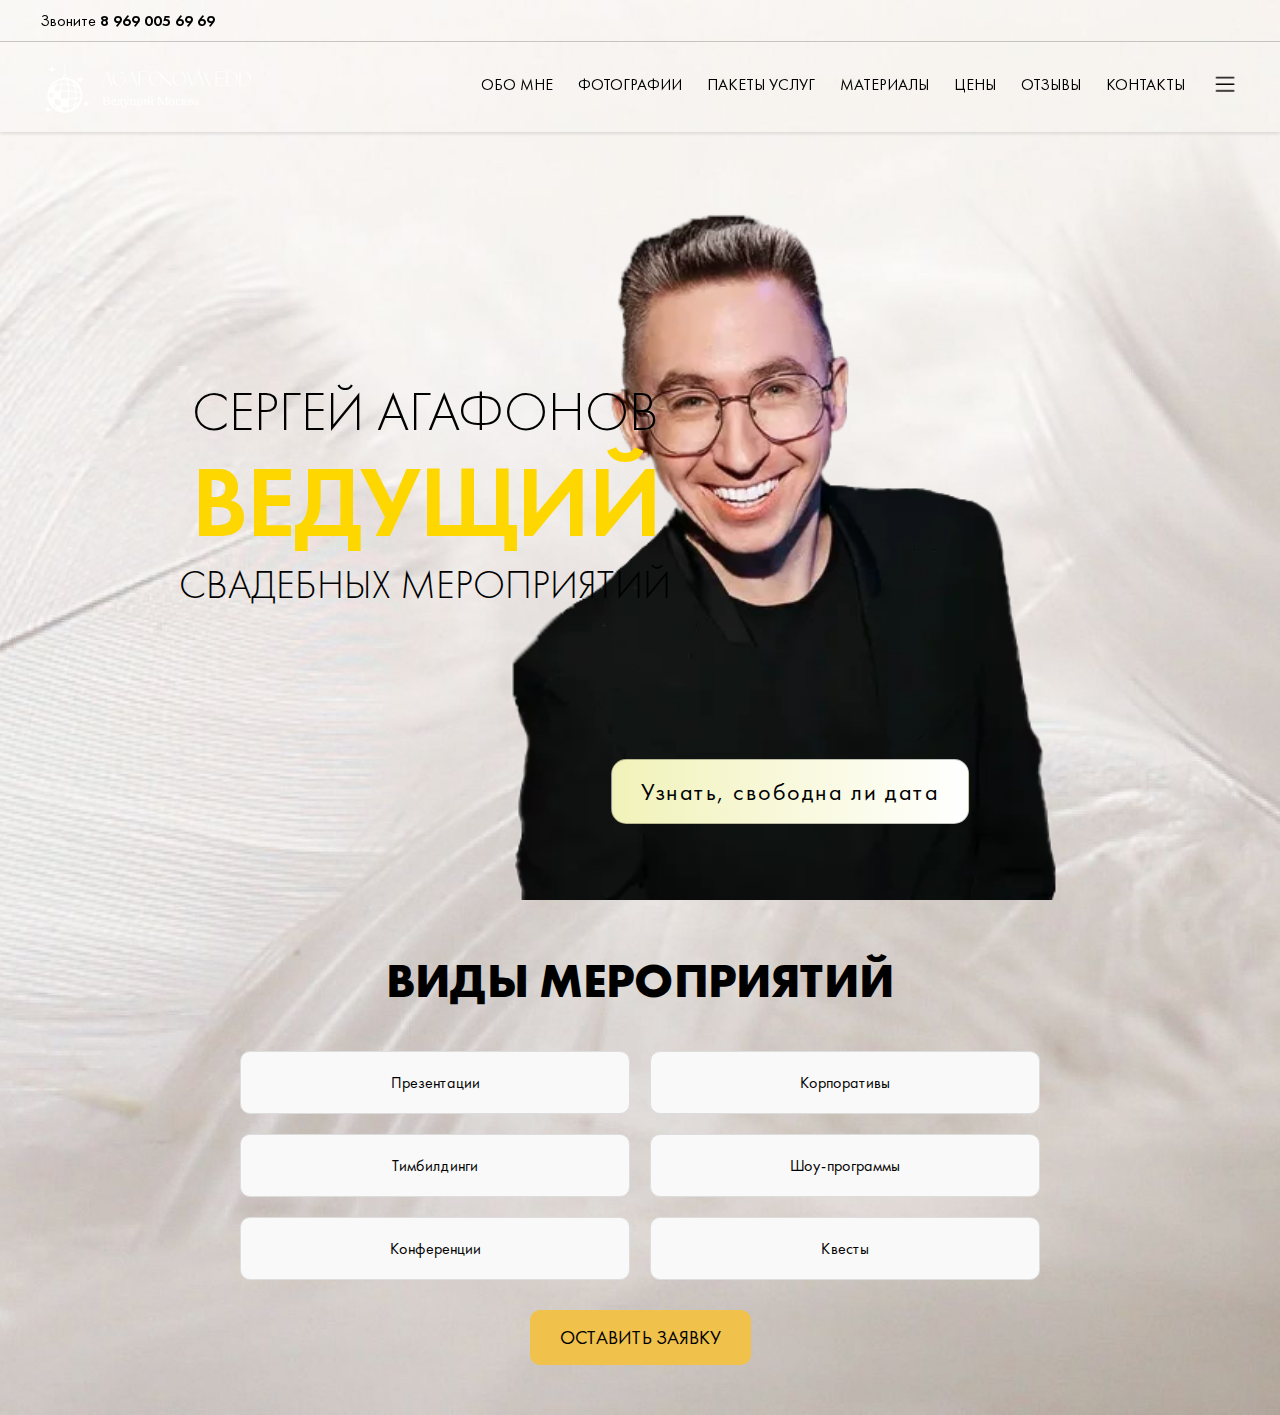
==== index.html @ 820cb71b "end hero and header" ====
<!DOCTYPE html>
<html lang="en">

<head>
  <meta charset="UTF-8">
  <meta name="viewport" content="width=device-width, initial-scale=1.0">
  <title>AgafonovWedd - Ведущий Москва</title>

  <link rel="preconnect" href="https://fonts.googleapis.com">
  <link rel="preconnect" href="https://fonts.gstatic.com" crossorigin>
  <link href="https://fonts.googleapis.com/css2?family=Prata&display=swap" rel="stylesheet">



  <link rel="stylesheet" href="css/font-family.css">

  <link rel="stylesheet" href="styles.css">
  <link rel="stylesheet" href="css/header.css">
  <link rel="stylesheet" href="css/hero.css">
  <link rel="stylesheet" href="css/eventstype.css">
</head>

<body>
  <header class="fixed-header">
    <div class="header-top">
      <a href="tel:+79690056969" class="phone">
        Звоните <span>8 969 005 69 69</span>
      </a>
    </div>
    <div class="header-bottom">
      <div class="header-wrap">
        <img class="logo" src="assets/images/logo.svg" alt="Логотип">
        <nav class="desktop-nav">
          <ul>
            <li><a href="#">ОБО МНЕ</a></li>
            <li><a href="#">ФОТОГРАФИИ</a></li>
            <li><a href="#">ПАКЕТЫ УСЛУГ</a></li>
            <li><a href="#">МАТЕРИАЛЫ</a></li>
            <li><a href="#">ЦЕНЫ</a></li>
            <li><a href="#">ОТЗЫВЫ</a></li>
            <li><a href="#">КОНТАКТЫ</a></li>
            <img class="info-burger" src="assets/icons/menu.png" alt="Меню">
          </ul>
        </nav>
        <!-- Мобильный бургер, показывается только в мобильной версии -->
        <button class="burger">
          <img src="assets/icons/menu.png" alt="Меню">
        </button>
      </div>
    </div>
  </header>
  <!-- Инфоменю (выезжает слева, для десктоп/планшет) -->
  <div class="info-modal">
    <div class="info-modal-content">
      <div class="info-content">
        <div class="close-h2-div">
          <h2>Информация</h2>
          <img class="info-close" src="assets/icons/close.png">
        </div>
        <p style="margin-bottom: 15px;">Сергей Агафонов.</p>
        <p>Ведущий мероприятий и организатор красивых свадебных событий, ярких корпоративных мероприятий, стильных
          enent-проектов, и уютных юбилеев. Веду мероприятия на особом вайбе. Знаю, как сделать так, чтобы зашло.
          Регулярно прокачиваю скиллы в академии Сократа.</p>
        <div class="info-experience">
          <p><strong>Опыт 12+ лет</strong></p>
          <a href="#" class="learn-more">Узнать подробнее</a>
          <a href="#" class="ask-question">ЗАДАТЬ ВОПРОС</a>
        </div>
        <div class="contact-info">
          <h3 style="margin-bottom: 15px;">Где и Когда?</h3>
          <div>
            <img src="assets/icons/calendar.png">
            <p>Каждый день 24/7</p>
          </div>
          <div>
            <img src="assets/icons/location.png">
            <p>г. Москва</p>
          </div>
          <div>
            <img src="assets/icons/phone.png">
            <p>8 969 085 69 69</p>
          </div>
          <div>
            <img src="assets/icons/email.png">
            <p>info@agafonovwedd.ru</p>
          </div>
        </div>
      </div>
    </div>
  </div>
  <!-- Мобильное меню (выезжает справа, под header) -->
  <div class="modal-menu">
    <div class="modal-content">
      <nav class="mobile-nav">
        <ul>
          <li><a href="#">ОБО МНЕ</a></li>
          <li><a href="#">ФОТОГРАФИИ</a></li>
          <li><a href="#">ПАКЕТЫ УСЛУГ</a></li>
          <li><a href="#">МАТЕРИАЛЫ</a></li>
          <li><a href="#">ЦЕНЫ</a></li>
          <li><a href="#">ОТЗЫВЫ</a></li>
          <li><a href="#">КОНТАКТЫ</a></li>
        </ul>
      </nav>
    </div>
  </div>




  <!-- HERO -->
  <div class="hero-section">
    <div class="hero-content">
      <div class="hero-text">
        <h2 class="name">СЕРГЕЙ АГАФОНОВ</h2>
        <h1 class="profession">ВЕДУЩИЙ</h1>
        <h2 class="hero-event-type">СВАДЕБНЫХ МЕРОПРИЯТИЙ</h2>
      </div>
      <div class="hero-image">
        <img src="assets/images/sergey.png">
        <button class="cta-button">Узнать, свободна ли дата</button>
      </div>
    </div>
  </div>






  <section class="event-section">
    <h1 class="event-title">ВИДЫ МЕРОПРИЯТИЙ</h1>
    <div class="event-types">
        <div class="event-type">Презентации</div>
        <div class="event-type">Корпоративы</div>
        <div class="event-type">Тимбилдинги</div>
        <div class="event-type">Шоу-программы</div>
        <div class="event-type">Конференции</div>
        <div class="event-type">Квесты</div>
    </div>
    <button class="apply-button">ОСТАВИТЬ ЗАЯВКУ</button>
</section>









  <script defer src="js/hero.js"></script>
  <script defer src="js/header.js"></script>
</body>

</html>
---- css/font-family.css ----
/* ==================== Futura PT (обычная ширина) ==================== */

/* Light (300) */
@font-face {
    font-family: 'FuturaPT';
    src: url('/assets/fonts/FuturaPT-Light.woff2') format('woff2'),
        url('/assets/fonts/FuturaPT-Light.woff') format('woff');
    font-weight: 300;
    font-style: normal;
}

/* Light Oblique (300 italic) */
@font-face {
    font-family: 'FuturaPT';
    src: url('/assets/fonts/FuturaPT-LightObl.woff2') format('woff2'),
        url('/assets/fonts/FuturaPT-LightObl.woff') format('woff');
    font-weight: 300;
    font-style: italic;
}

/* Book (400) */
@font-face {
    font-family: 'FuturaPT';
    src: url('/assets/fonts/FuturaPT-Book.woff2') format('woff2'),
        url('/assets/fonts/FuturaPT-Book.woff') format('woff');
    font-weight: 400;
    font-style: normal;
}

/* Book Oblique (400 italic) */
@font-face {
    font-family: 'FuturaPT';
    src: url('/assets/fonts/FuturaPT-BookObl.woff2') format('woff2'),
        url('/assets/fonts/FuturaPT-BookObl.woff') format('woff');
    font-weight: 400;
    font-style: italic;
}

/* Medium (500) */
@font-face {
    font-family: 'FuturaPT';
    src: url('/assets/fonts/FuturaPT-Medium.woff2') format('woff2'),
        url('/assets/fonts/FuturaPT-Medium.woff') format('woff');
    font-weight: 500;
    font-style: normal;
}

/* Medium Oblique (500 italic) */
@font-face {
    font-family: 'FuturaPT';
    src: url('/assets/fonts/FuturaPT-MediumObl.woff2') format('woff2'),
        url('/assets/fonts/FuturaPT-MediumObl.woff') format('woff');
    font-weight: 500;
    font-style: italic;
}

/* Demi (600) */
@font-face {
    font-family: 'FuturaPT';
    src: url('/assets/fonts/FuturaPT-Demi.woff2') format('woff2'),
        url('/assets/fonts/FuturaPT-Demi.woff') format('woff');
    font-weight: 600;
    font-style: normal;
}

/* Demi Oblique (600 italic) */
@font-face {
    font-family: 'FuturaPT';
    src: url('/assets/fonts/FuturaPT-DemiObl.woff2') format('woff2'),
        url('/assets/fonts/FuturaPT-DemiObl.woff') format('woff');
    font-weight: 600;
    font-style: italic;
}

/* Bold (700) */
@font-face {
    font-family: 'FuturaPT';
    src: url('/assets/fonts/FuturaPT-Bold.woff2') format('woff2'),
        url('/assets/fonts/FuturaPT-Bold.woff') format('woff');
    font-weight: 700;
    font-style: normal;
}

/* Bold Oblique (700 italic) */
@font-face {
    font-family: 'FuturaPT';
    src: url('/assets/fonts/FuturaPT-BoldObl.woff2') format('woff2'),
        url('/assets/fonts/FuturaPT-BoldObl.woff') format('woff');
    font-weight: 700;
    font-style: italic;
}

/* ExtraBold (800) */
@font-face {
    font-family: 'FuturaPT';
    src: url('/assets/fonts/FuturaPT-ExtraBold.woff2') format('woff2'),
        url('/assets/fonts/FuturaPT-ExtraBold.woff') format('woff');
    font-weight: 800;
    font-style: normal;
}

/* ExtraBold Oblique (800 italic) */
@font-face {
    font-family: 'FuturaPT';
    src: url('/assets/fonts/FuturaPT-ExtraBoldObl.woff2') format('woff2'),
        url('/assets/fonts/FuturaPT-ExtraBoldObl.woff') format('woff');
    font-weight: 800;
    font-style: italic;
}

/* Heavy (900) */
@font-face {
    font-family: 'FuturaPT';
    src: url('/assets/fonts/FuturaPT-Heavy.woff2') format('woff2'),
        url('/assets/fonts/FuturaPT-Heavy.woff') format('woff');
    font-weight: 900;
    font-style: normal;
}

/* Heavy Oblique (900 italic) */
@font-face {
    font-family: 'FuturaPT';
    src: url('/assets/fonts/FuturaPT-HeavyObl.woff2') format('woff2'),
        url('/assets/fonts/FuturaPT-HeavyObl.woff') format('woff');
    font-weight: 900;
    font-style: italic;
}


/* ==================== Futura PT Condensed ==================== */
/* Для удобства используем отдельное семейство, например: FuturaPTCond */

/* Cond-Book (400) */
@font-face {
    font-family: 'FuturaPTCond';
    src: url('/assets/fonts/FuturaPTCond-Book.woff2') format('woff2'),
        url('/assets/fonts/FuturaPTCond-Book.woff') format('woff');
    font-weight: 400;
    font-style: normal;
}

/* Cond-Book Oblique (400 italic) */
@font-face {
    font-family: 'FuturaPTCond';
    src: url('/assets/fonts/FuturaPTCond-BookObl.woff2') format('woff2'),
        url('/assets/fonts/FuturaPTCond-BookObl.woff') format('woff');
    font-weight: 400;
    font-style: italic;
}

/* Cond-Medium (500) */
@font-face {
    font-family: 'FuturaPTCond';
    src: url('/assets/fonts/FuturaPTCond-Medium.woff2') format('woff2'),
        url('/assets/fonts/FuturaPTCond-Medium.woff') format('woff');
    font-weight: 500;
    font-style: normal;
}

/* Cond-Medium Oblique (500 italic) */
@font-face {
    font-family: 'FuturaPTCond';
    src: url('/assets/fonts/FuturaPTCond-MediumObl.woff2') format('woff2'),
        url('/assets/fonts/FuturaPTCond-MediumObl.woff') format('woff');
    font-weight: 500;
    font-style: italic;
}

/* Cond-Demi (600) */
@font-face {
    font-family: 'FuturaPTCond';
    src: url('/assets/fonts/FuturaPTCond-Demi.woff2') format('woff2'),
        url('/assets/fonts/FuturaPTCond-Demi.woff') format('woff');
    font-weight: 600;
    font-style: normal;
}

/* Cond-Demi Oblique (600 italic) */
@font-face {
    font-family: 'FuturaPTCond';
    src: url('/assets/fonts/FuturaPTCond-DemiObl.woff2') format('woff2'),
        url('/assets/fonts/FuturaPTCond-DemiObl.woff') format('woff');
    font-weight: 600;
    font-style: italic;
}

/* Cond-Bold (700) */
@font-face {
    font-family: 'FuturaPTCond';
    src: url('/assets/fonts/FuturaPTCond-Bold.woff2') format('woff2'),
        url('/assets/fonts/FuturaPTCond-Bold.woff') format('woff');
    font-weight: 700;
    font-style: normal;
}

/* Cond-Bold Oblique (700 italic) */
@font-face {
    font-family: 'FuturaPTCond';
    src: url('/assets/fonts/FuturaPTCond-BoldObl.woff2') format('woff2'),
        url('/assets/fonts/FuturaPTCond-BoldObl.woff') format('woff');
    font-weight: 700;
    font-style: italic;
}

/* Cond-ExtraBold (800) */
@font-face {
    font-family: 'FuturaPTCond';
    src: url('/assets/fonts/FuturaPTCond-ExtraBold.woff2') format('woff2'),
        url('/assets/fonts/FuturaPTCond-ExtraBold.woff') format('woff');
    font-weight: 800;
    font-style: normal;
}

/* Cond-ExtraBold Oblique (800 italic) */
@font-face {
    font-family: 'FuturaPTCond';
    src: url('/assets/fonts/FuturaPTCond-ExtraBoldObl.woff2') format('woff2'),
        url('/assets/fonts/FuturaPTCond-ExtraBoldObl.woff') format('woff');
    font-weight: 800;
    font-style: italic;
}

/* Cond-Heavy (900) */
@font-face {
    font-family: 'FuturaPTCond';
    src: url('/assets/fonts/FuturaPTCond-Heavy.woff2') format('woff2'),
        url('/assets/fonts/FuturaPTCond-Heavy.woff') format('woff');
    font-weight: 900;
    font-style: normal;
}

/* Cond-Heavy Oblique (900 italic) */
@font-face {
    font-family: 'FuturaPTCond';
    src: url('/assets/fonts/FuturaPTCond-HeavyObl.woff2') format('woff2'),
        url('/assets/fonts/FuturaPTCond-HeavyObl.woff') format('woff');
    font-weight: 900;
    font-style: italic;
}
---- styles.css ----
* {
    margin: 0;
    padding: 0;
    box-sizing: border-box;
    font-family: 'FuturaPT', Arial, sans-serif;
}

body {
    overflow-x: hidden;
    overflow-y: auto;
    position: relative;
    background: url("../assets/images/hero.jpg") center/cover no-repeat;
}

html {
    scroll-behavior: smooth;
}

:root {
    --gold: #ffd700;
}
---- css/header.css ----
.fixed-header {
  position: fixed;
  top: 0;
  left: 0;
  width: 100%;
  z-index: 999;
  /* background-color: #7b7b7b; */
  box-shadow: 0 2px 3px rgba(0, 0, 0, 0.1);
}

.header-top {
  display: flex;
  padding: 10px 15px;
  border-bottom: 1px solid #00000033;
}

.header-top a {
  font-size: 16px;
  font-weight: normal;
  color: #000;
  text-decoration: none;
  width: 1200px;
  margin: 0 auto;
}

.header-top a span {
  font-weight: 600;
}

.header-bottom {
  padding: 10px 15px;
}

.header-wrap {
  max-width: 1200px;
  margin: 0 auto;
  display: flex;
  align-items: center;
  justify-content: space-between;
}

/* Логотип */
.logo {
  height: 70px;
}

/* Десктоп навигация */
.desktop-nav ul {
  list-style: none;
  display: flex;
  gap: 25px;
  margin: 0;
  padding: 0;
}

.desktop-nav ul li a {
  position: relative;
  color: #000;
  text-decoration: none;
  font-size: 1rem;
  transition: color 0.3s;
}

.desktop-nav ul li a::after {
  content: "";
  position: absolute;
  left: 0;
  bottom: -2px;
  width: 0;
  height: 1px;
  background-color: #000;
  transition: width 0.3s;
}

.desktop-nav ul li a:hover {
  color: #333;
}

.desktop-nav ul li a:hover::after {
  width: 100%;
}

/* Инфо-бургер для десктоп/планшет */
.info-burger {
  background: transparent;
  border: none;
  cursor: pointer;
  display: block;
  margin-top: -4px;
}

.info-burger {
  width: 30px;
  transition: opacity 0.3s ease;
}

/* Мобильный бургер – показывается только в мобильной версии */
.burger {
  background: transparent;
  border: none;
  cursor: pointer;
  display: none;
  margin-top: 10px;
}

.burger img {
  width: 35px;
  transition: opacity 0.3s ease;
}

/* Инфоменю – модальное окно, выезжает слева, под header */
.info-modal {
  position: fixed;
  top: 0px;
  right: 0;
  width: 100%;
  height: 100%;
  opacity: 0;
  visibility: hidden;
  transition: opacity 0.3s ease, visibility 0.3s ease;
  z-index: 1000;
}

.info-close {
  width: 30px;
  cursor: pointer;
}

.info-modal.open {
  opacity: 1;
  visibility: visible;
}

.info-modal-content {
  background: url("../assets/images/hero.jpg") center/cover no-repeat;
  width: 400px;
  max-width: 80%;
  height: 100%;
  padding: 40px;
  position: absolute;
  top: 0;
  right: 0;
  transform: translateX(100%);
  transition: transform 0.3s ease;
  box-shadow: 0 4px 8px rgba(0, 0, 0, 0.2), 0 8px 16px rgba(0, 0, 0, 0.15);
}

.info-modal.open .info-modal-content {
  transform: translateX(0);
}

.close-h2-div {
  display: flex;
  flex-direction: row;
  align-items: center;
  justify-content:space-between;
}

.close-h2-div img {
  width: 30px;
  padding: 5px;
  border-radius: 100%;
}

.close-h2-div img:hover {
  background-color: rgb(215, 215, 215);
}

.info-content h2 {
  font-size: 1.8rem;
  font-weight: 600;
  margin-bottom: 10px;
}

.info-content p {
  font-size: 1.2rem;
}

.info-experience {
  border: 2px solid rgb(0, 0, 0);
  padding: 10px 20px;
  border-radius: 10px;
  display: flex;
  flex-direction: column;
  align-items: center;
  text-align: center;
  margin: 15px 0;
  gap: 10px;
}

.info-content a.learn-more,
.info-content a.ask-question {
  display: inline-block;
  margin-top: 15px;
  color: #171717;
  text-decoration: none;
  font-weight: 600;
}

.ask-question {
  border: 1px solid #000;
  padding: 5px 20px;
  border-radius: 10px;
}

.contact-info p {
  margin: 10px 0;
  font-size: 1.2rem;
}

.contact-info div {
  display: flex;
  flex-direction: row;
  align-items: center;
  gap: 10px;
}

.contact-info div img {
  width: 25px;
}

/* Мобильное меню – модальное окно, выезжает справа, под header */
.modal-menu {
  position: fixed;
  top: 100px;
  left: 0;
  width: 100%;
  height: calc(100% - 100px);
  background: rgba(0, 0, 0, 0.7);
  opacity: 0;
  visibility: hidden;
  transition: opacity 0.3s ease, visibility 0.3s ease;
  z-index: 1000;
}

.modal-menu.open {
  opacity: 1;
  visibility: visible;
}

.modal-content {
  background: #fff;
  width: 100%;
  height: 100%;
  padding: 20px 0;
  position: absolute;
  top: 0;
  left: 0;
  transform: translateX(100%);
  transition: transform 0.3s ease;
}

.modal-menu.open .modal-content {
  transform: translateX(0);
}

/* Сепараторы между ссылками в мобильном меню */
.mobile-nav ul {
  list-style: none;
  padding: 0;
  margin: 0;
  text-align: center;
}

.mobile-nav ul li {
  padding: 15px 0;
  border-bottom: 1px solid #e0e0e0;
}

.mobile-nav ul li:last-child {
  border-bottom: none;
}

.mobile-nav ul li a {
  text-decoration: none;
  color: #000;
  font-size: 1.2rem;
  transition: color 0.3s;
}

.mobile-nav ul li a:hover {
  color: #333;
}

/* Media Queries */
/* Мобильная версия (макс. 768px) */
@media (max-width: 1024px) {
  .header-top {
    display: none;
  }

  .desktop-nav {
    display: none;
  }

  .info-burger {
    display: none;
  }

  .burger {
    display: block;
  }

  .info-modal {
    display: none;
  }
}

/* Десктоп/Планшет (минимум 769px) */
@media (min-width: 1025px) {
  .burger {
    display: none;
  }

  .info-burger {
    display: block;
  }
}
---- css/hero.css ----
.hero-section {
    position: relative;
    width: 100%;
    height: 100vh;
    display: flex;
    flex-direction: column;
    justify-content: flex-end;
    overflow: hidden;
}

.hero-content {
    position: relative;
    width: 100%;
    height: 100%;
    display: flex;
    justify-content: center;
    align-items: center;
}

.hero-text {
    position: absolute;
    left: 14% !important;
    top: 55% !important;
    transform: translateY(-50%);
    z-index: 10;
    line-height: 0.9;
}

.name {
    text-align: center;
    font-size: 55px;
    font-weight: 300;
    margin-bottom: 10px;
    white-space: nowrap;
}

.profession {
    font-size: 100px;
    font-weight: 600;
    color: var(--gold);
    margin-bottom: 20px;
    margin-top: 20px;
    white-space: nowrap;
    letter-spacing: -2px;
    text-align: center;
}

.hero-event-type {
    font-size: 40px;
    font-weight: 300;
    white-space: nowrap;
    text-align: center;
}

.hero-image {
    position: absolute;
    left: 50%;
    bottom: 0;
    transform: translateX(-50%);
    width: 70%;
    height: 85%;
    display: flex;
    justify-content: center;
    align-items: flex-end;
}

.hero-image img {
    height: 90%;
    margin-left: 300px;
    width: auto;
    object-fit: cover;
    object-position: center bottom;
}

.cta-button {
    position: absolute;
    bottom: 10%;
    left: 50%;
    background-image: linear-gradient(0.25turn, rgba(241, 242, 185, 1) 0%, rgba(255, 255, 255, 1) 100%);
    color: #000;
    border: 1px solid rgba(0, 0, 0, 0.24);
    border-radius: 15px;
    font-size: 1.5rem;
    padding: 1rem 1.8rem;
    letter-spacing: 1.5px;
    cursor: pointer;
    text-decoration: none;
    text-align: center;
    transition: background 0.3s ease, transform 0.3s ease;
    transform: translateX(-50%);
    white-space: nowrap;
    margin-left: 150px !important;
}

.cta-button:hover {
    transform: translateX(-50%) scale(1.05);
    box-shadow: 0 4px 12px rgba(0, 0, 0, 0.15);
}

/* Media Queries */
@media (max-width: 1200px) {
    .profession {
        font-size: 120px;
    }

    .name,
    .hero-event-type {
        font-size: 36px;
    }

    .hero-image {
        width: 75%;
    }
}

/* Special handling for screens below 1024px */
@media (max-width: 1024px) {
    .hero-content {
        flex-direction: column;
        justify-content: center;
    }

    .hero-text {
        position: relative;
        left: 0;
        top: 0;
        transform: translateY(0);
        text-align: center;
        margin-bottom: 30px;
        padding: 0 20px;
        z-index: 10;
    }

    .profession {
        font-size: 100px;
    }

    .name,
    .hero-event-type {
        font-size: 32px;
    }

    .hero-image {
        position: relative;
        left: 0;
        bottom: 0;
        transform: none;
        width: 100%;
        height: 50%;
        margin-top: 20px;
    }

    .hero-image img {
        width: auto;
        max-width: 100%;
        height: 100%;
        object-fit: contain;
        object-position: center bottom;
    }

    .cta-button {
        position: relative;
        bottom: auto;
        left: auto;
        transform: none;
        margin: 30px auto 0;
        display: block;
    }

    .cta-button:hover {
        transform: scale(1.05);
    }
}

@media (max-width: 768px) {
    .hero-section {
        height: 100vh;
    }

    .profession {
        font-size: 80px;
    }

    .name,
    .hero-event-type {
        font-size: 28px;
        white-space: normal;
    }

    .hero-image {
        height: 45%;
    }
}

@media (max-width: 576px) {
    .profession {
        font-size: 60px;
    }

    .name,
    .hero-event-type {
        font-size: 24px;
    }

    .cta-button {
        font-size: 1rem;
        padding: 0.6rem 1.2rem;
    }

    .hero-image {
        height: 40%;
    }
}
---- css/eventstype.css ----
.event-section {
    display: flex;
    justify-content: center;
    align-items: center;
    flex-direction: column;
    padding: 50px 20px;
}
.event-title {
    font-size: 3em;
    margin-bottom: 40px;
}
.event-types {
    display: grid;
    grid-template-columns: repeat(2, 1fr);
    gap: 20px;
    max-width: 800px;
    width: 100%;
    text-align: center;
}
.event-type {
    padding: 20px;
    border: 1px solid #ddd;
    border-radius: 10px;
    transition: 0.3s;
    background-color: #f9f9f9;
}
.event-type:hover {
    background-color: #eaeaea;
}
.apply-button {
    margin-top: 30px;
    padding: 15px 30px;
    border: none;
    border-radius: 10px;
    background-color: #f0c14b;
    color: black;
    font-size: 1.2em;
    cursor: pointer;
    transition: 0.3s;
}
.apply-button:hover {
    background-color: #ddb347;
}
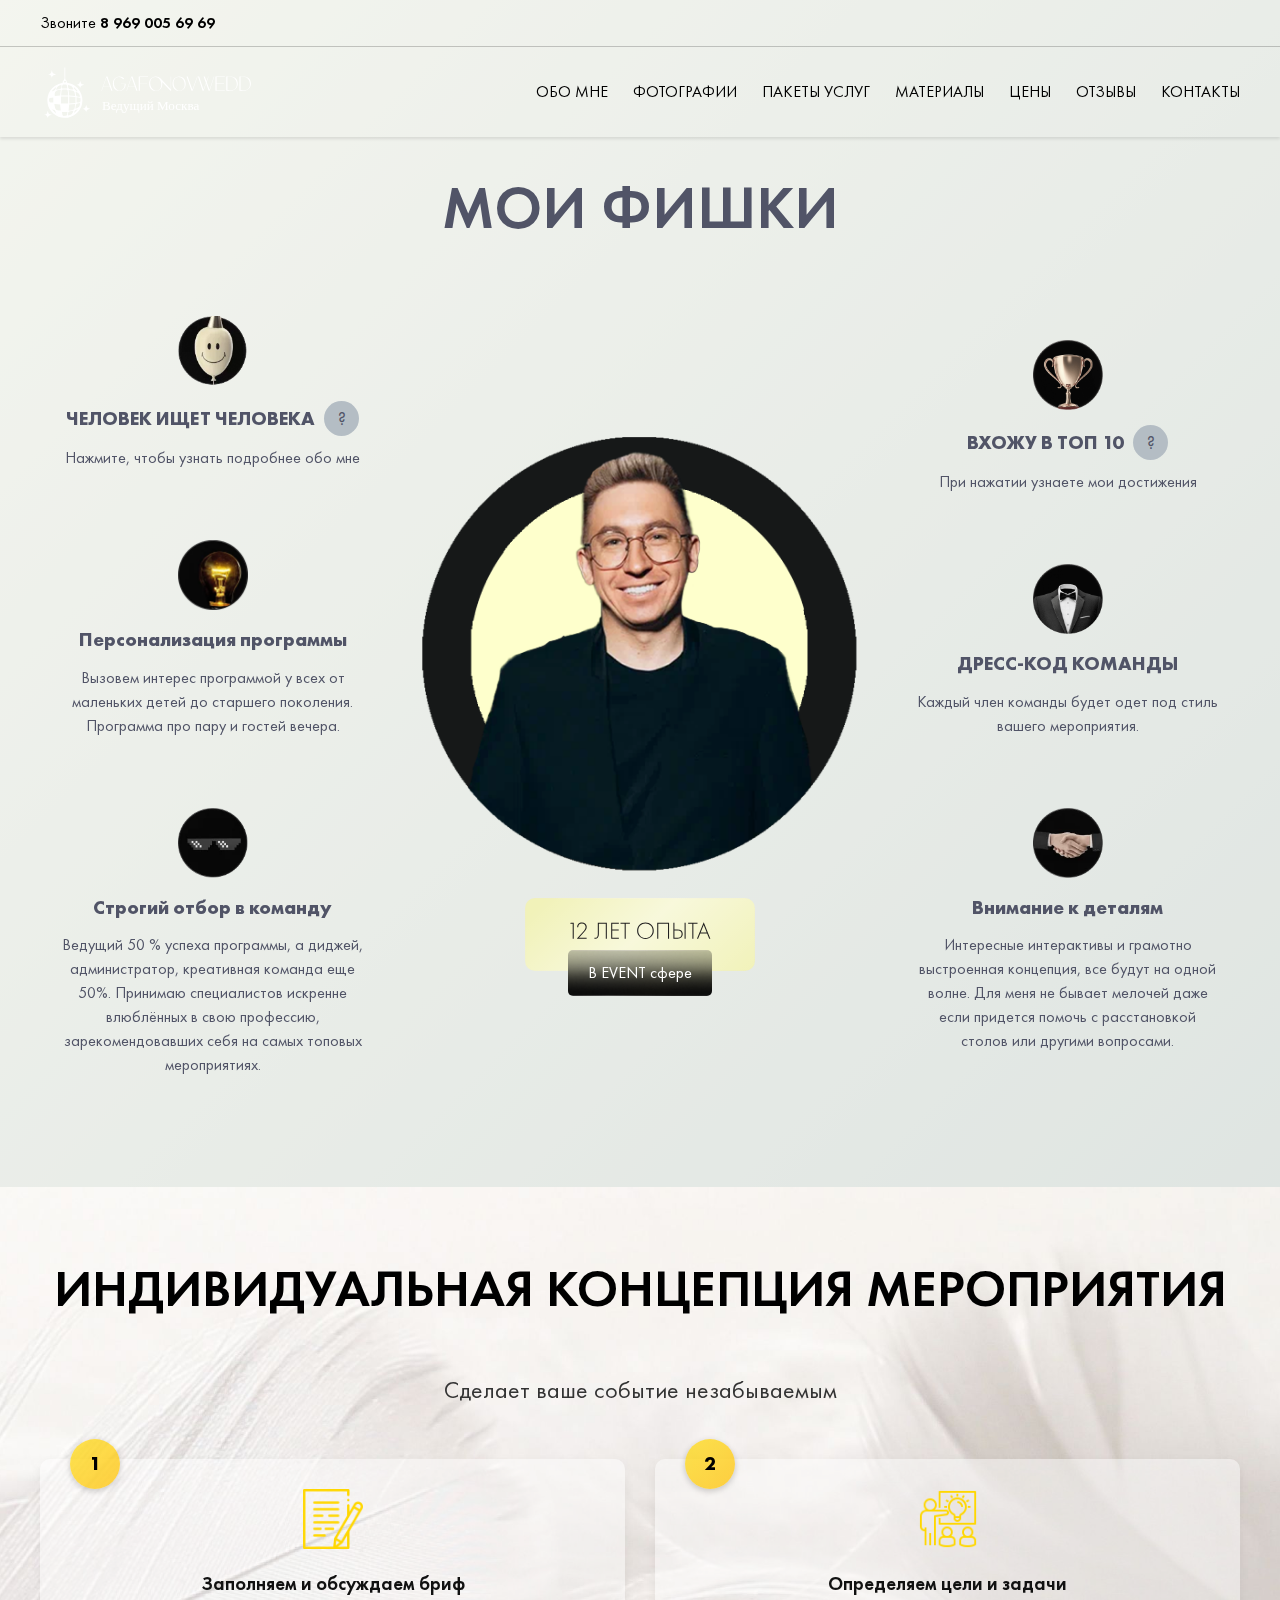
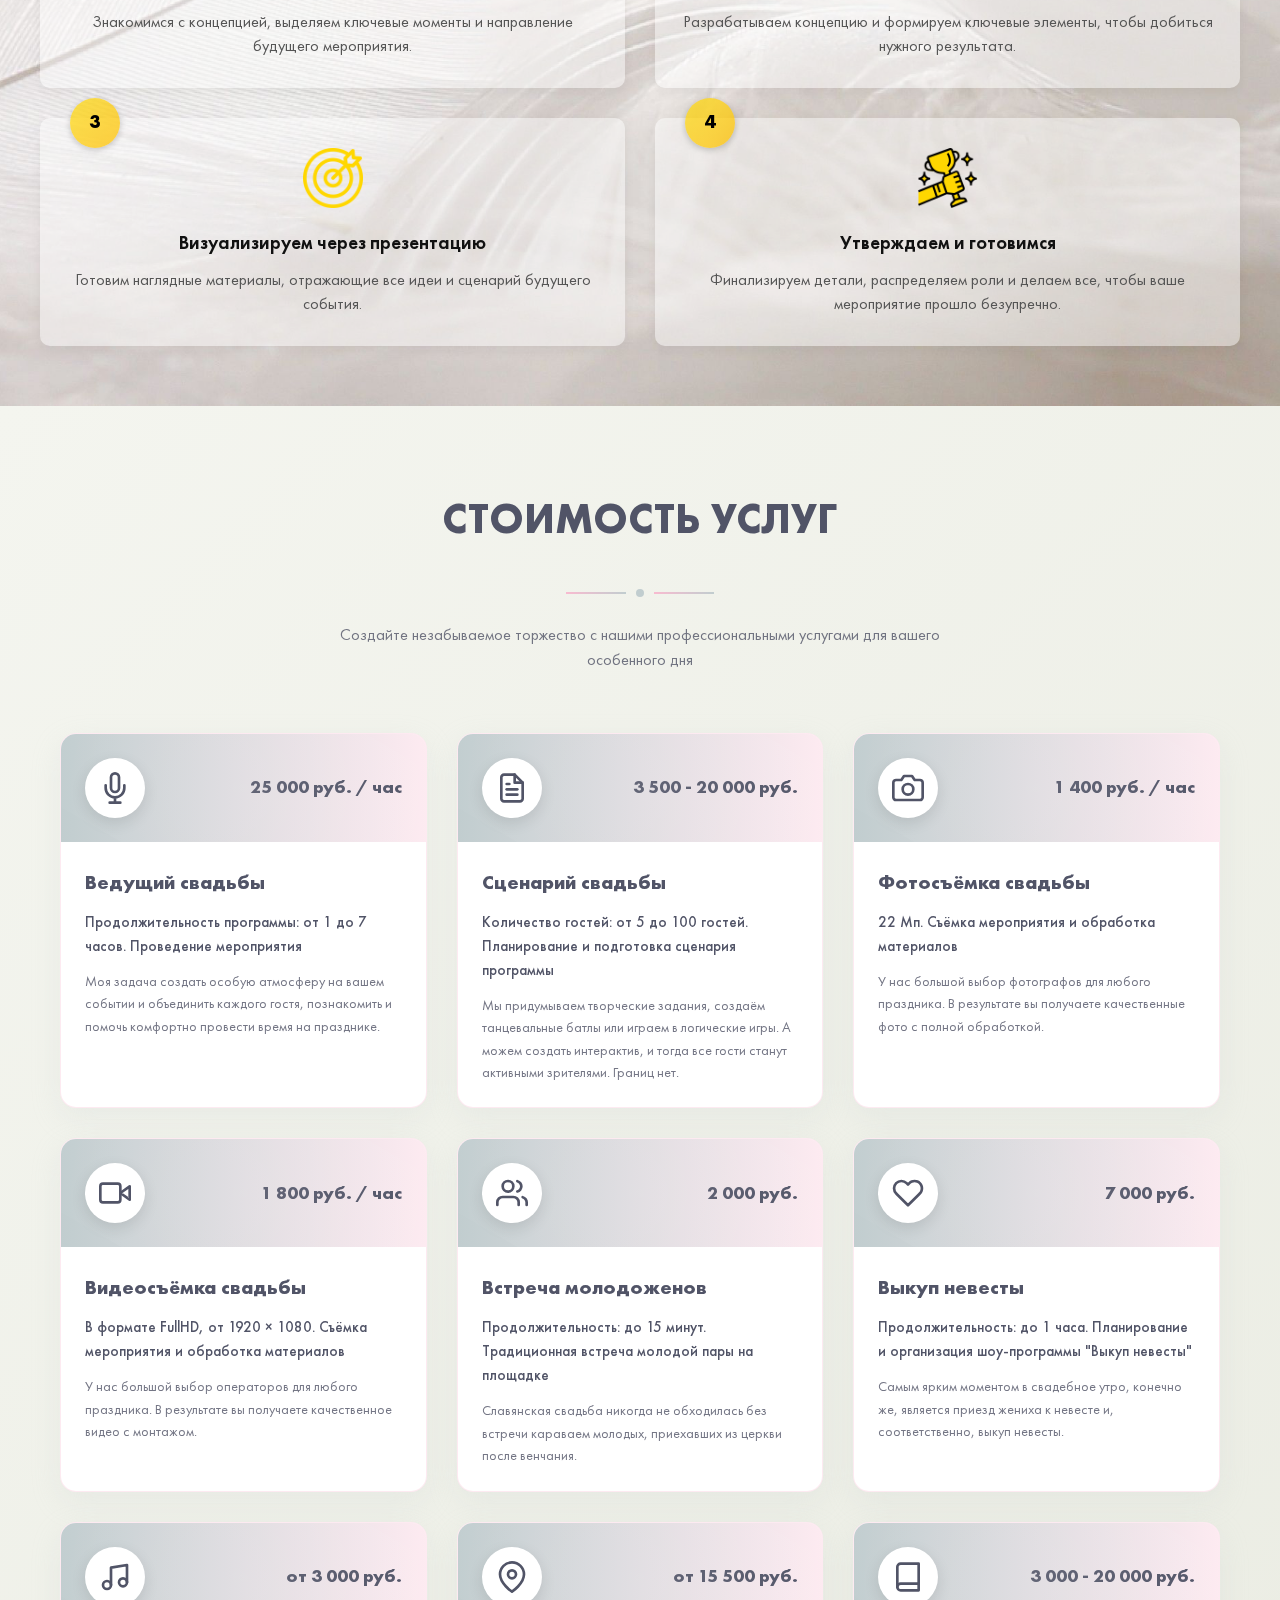
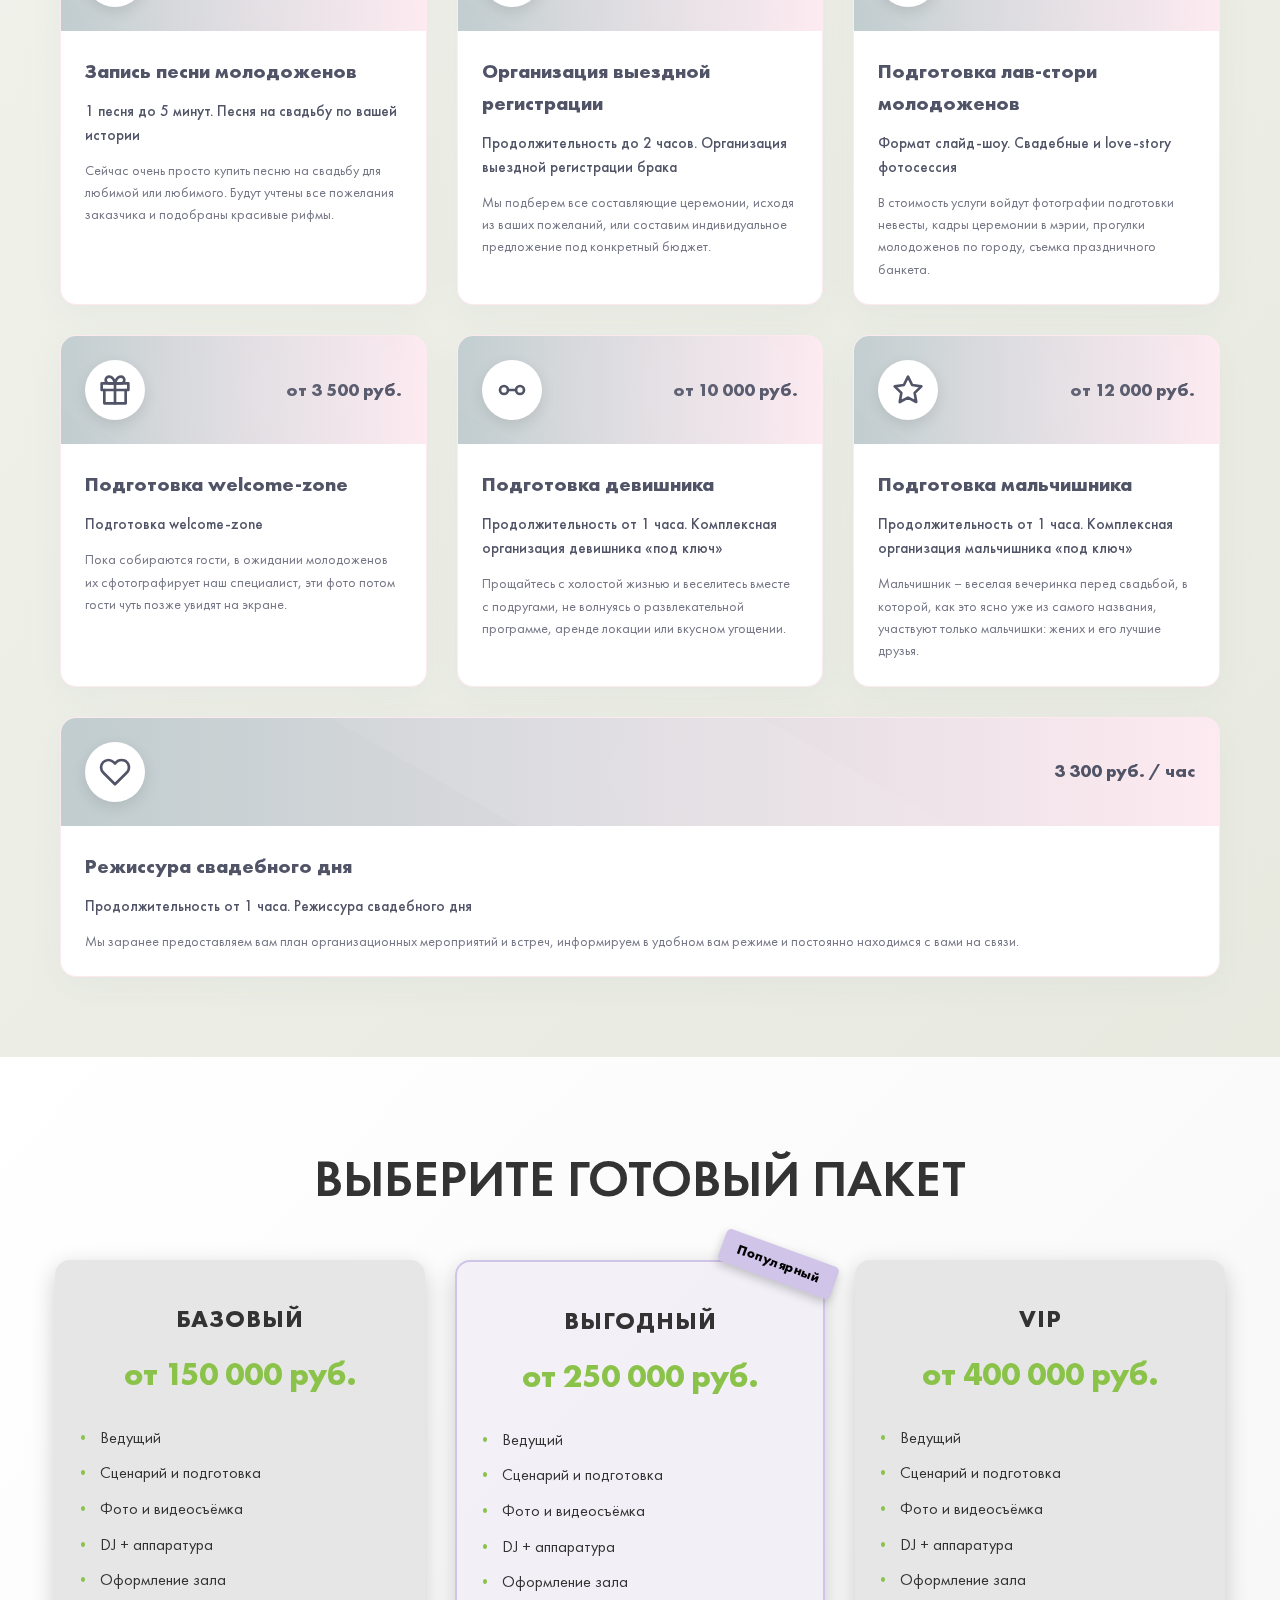
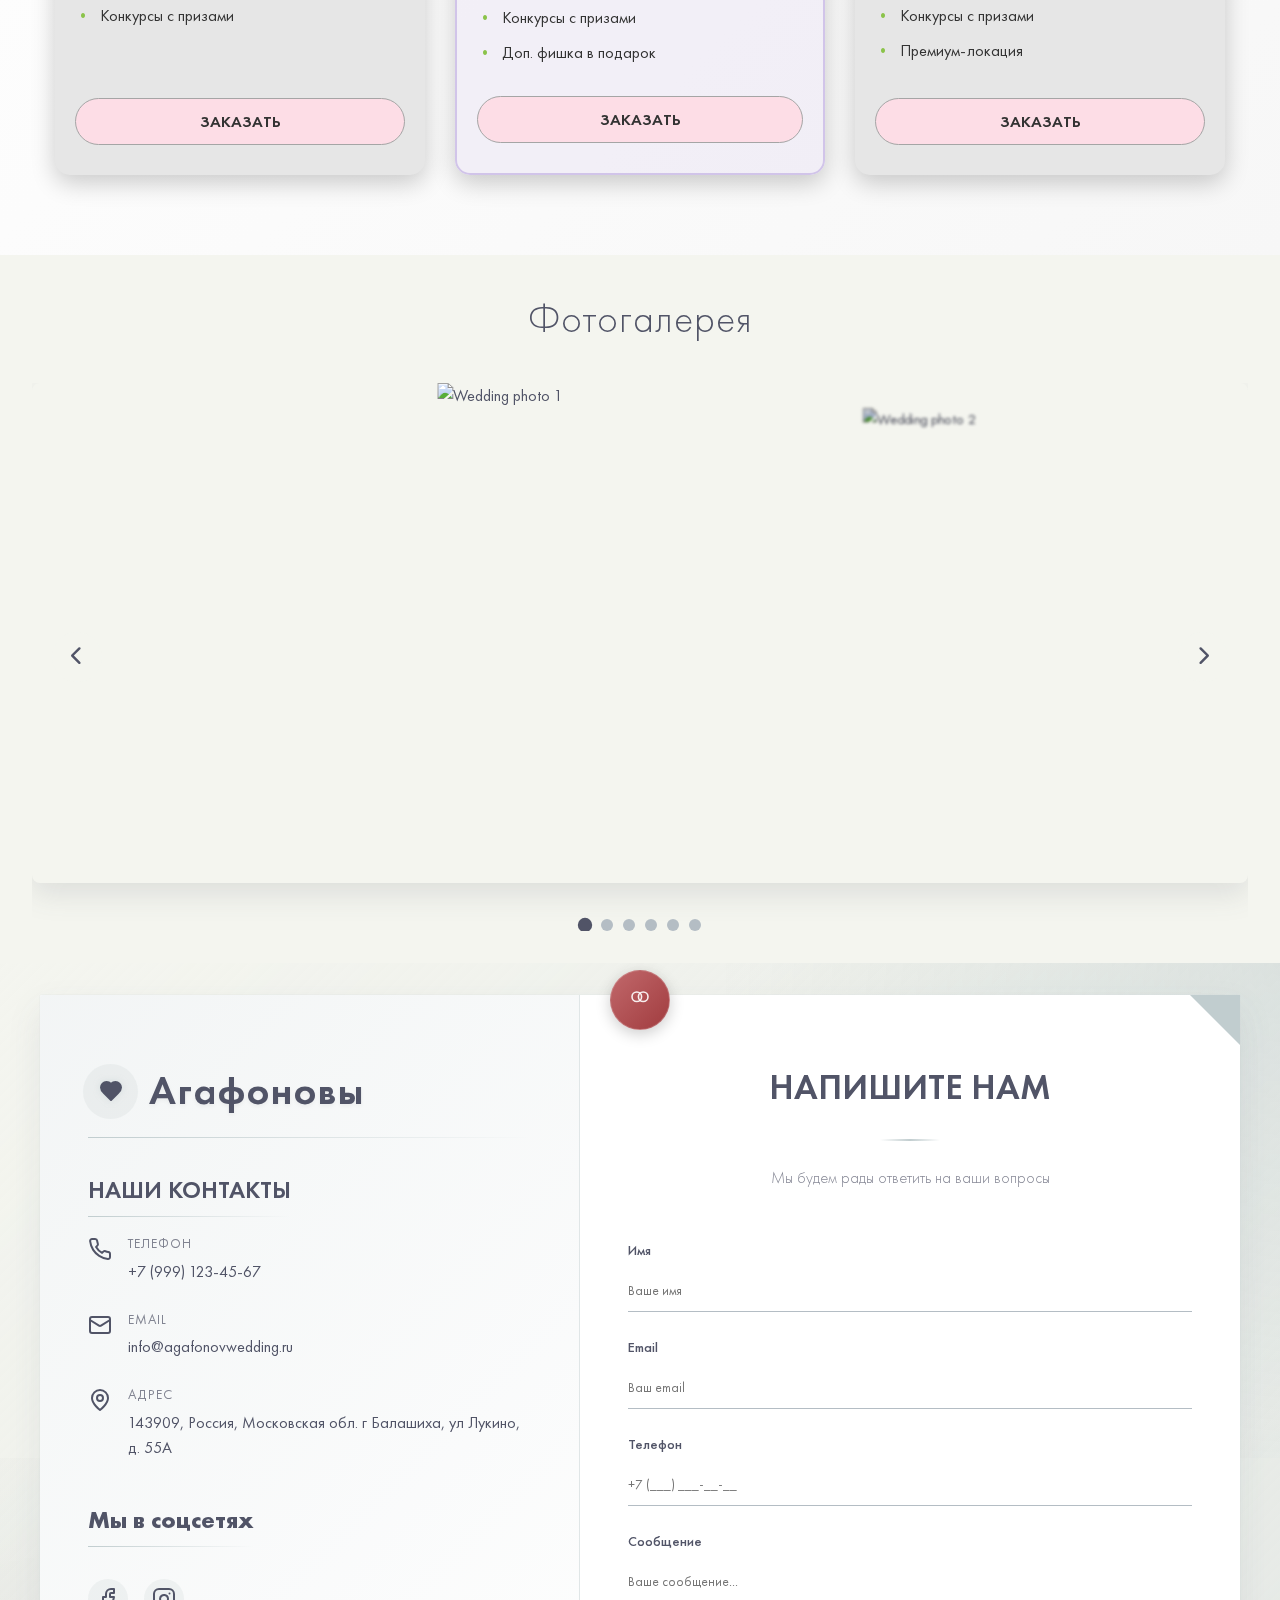
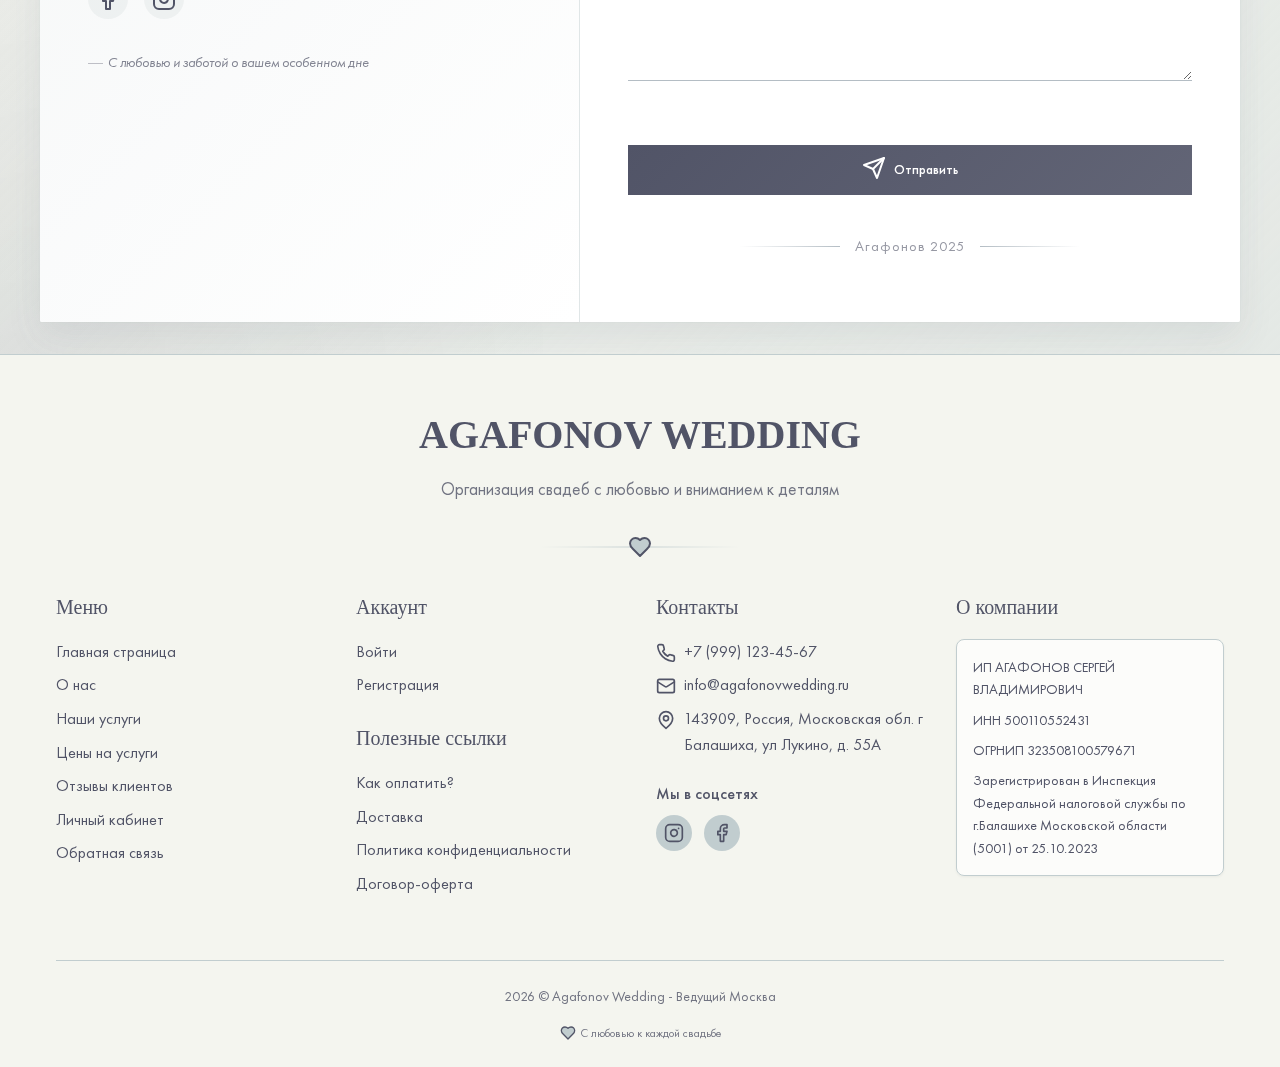
==== commit 70c1c504: "make good design" ====
--- a/index.html
+++ b/index.html
@@ -10,14 +10,21 @@
   <link rel="preconnect" href="https://fonts.gstatic.com" crossorigin>
   <link href="https://fonts.googleapis.com/css2?family=Prata&display=swap" rel="stylesheet">
 
-
-
   <link rel="stylesheet" href="css/font-family.css">
 
   <link rel="stylesheet" href="styles.css">
   <link rel="stylesheet" href="css/header.css">
   <link rel="stylesheet" href="css/hero.css">
   <link rel="stylesheet" href="css/eventstype.css">
+  <link rel="stylesheet" href="css/my-features.css">
+  <link rel="stylesheet" href="css/concept.css">
+  <link rel="stylesheet" href="css/services.css">
+  <link rel="stylesheet" href="css/packages.css">
+  <link rel="stylesheet" href="css/contacts.css">
+  <link rel="stylesheet" href="css/gallery.css">
+  <link rel="stylesheet" href="css/footer.css">
+
+  <link rel="stylesheet" href="https://cdnjs.cloudflare.com/ajax/libs/font-awesome/6.4.0/css/all.min.css">
 </head>
 
 <body>
@@ -39,56 +46,15 @@
             <li><a href="#">ЦЕНЫ</a></li>
             <li><a href="#">ОТЗЫВЫ</a></li>
             <li><a href="#">КОНТАКТЫ</a></li>
-            <img class="info-burger" src="assets/icons/menu.png" alt="Меню">
           </ul>
         </nav>
-        <!-- Мобильный бургер, показывается только в мобильной версии -->
         <button class="burger">
           <img src="assets/icons/menu.png" alt="Меню">
         </button>
       </div>
     </div>
   </header>
-  <!-- Инфоменю (выезжает слева, для десктоп/планшет) -->
-  <div class="info-modal">
-    <div class="info-modal-content">
-      <div class="info-content">
-        <div class="close-h2-div">
-          <h2>Информация</h2>
-          <img class="info-close" src="assets/icons/close.png">
-        </div>
-        <p style="margin-bottom: 15px;">Сергей Агафонов.</p>
-        <p>Ведущий мероприятий и организатор красивых свадебных событий, ярких корпоративных мероприятий, стильных
-          enent-проектов, и уютных юбилеев. Веду мероприятия на особом вайбе. Знаю, как сделать так, чтобы зашло.
-          Регулярно прокачиваю скиллы в академии Сократа.</p>
-        <div class="info-experience">
-          <p><strong>Опыт 12+ лет</strong></p>
-          <a href="#" class="learn-more">Узнать подробнее</a>
-          <a href="#" class="ask-question">ЗАДАТЬ ВОПРОС</a>
-        </div>
-        <div class="contact-info">
-          <h3 style="margin-bottom: 15px;">Где и Когда?</h3>
-          <div>
-            <img src="assets/icons/calendar.png">
-            <p>Каждый день 24/7</p>
-          </div>
-          <div>
-            <img src="assets/icons/location.png">
-            <p>г. Москва</p>
-          </div>
-          <div>
-            <img src="assets/icons/phone.png">
-            <p>8 969 085 69 69</p>
-          </div>
-          <div>
-            <img src="assets/icons/email.png">
-            <p>info@agafonovwedd.ru</p>
-          </div>
-        </div>
-      </div>
-    </div>
-  </div>
-  <!-- Мобильное меню (выезжает справа, под header) -->
+
   <div class="modal-menu">
     <div class="modal-content">
       <nav class="mobile-nav">
@@ -105,11 +71,7 @@
     </div>
   </div>
 
-
-
-
-  <!-- HERO -->
-  <div class="hero-section">
+  <!-- <div class="hero-section">
     <div class="hero-content">
       <div class="hero-text">
         <h2 class="name">СЕРГЕЙ АГАФОНОВ</h2>
@@ -121,14 +83,9 @@
         <button class="cta-button">Узнать, свободна ли дата</button>
       </div>
     </div>
-  </div>
-
-
-
-
-
-
-  <section class="event-section">
+  </div> -->
+
+  <!-- <section class="event-section">
     <h1 class="event-title">ВИДЫ МЕРОПРИЯТИЙ</h1>
     <div class="event-types">
         <div class="event-type">Презентации</div>
@@ -139,18 +96,606 @@
         <div class="event-type">Квесты</div>
     </div>
     <button class="apply-button">ОСТАВИТЬ ЗАЯВКУ</button>
-</section>
-
-
-
-
-
-
-
+</section> -->
+
+
+  <section class="my-features">
+    <div class="container">
+      <h2>Мои фишки</h2>
+      <div class="features-wrap">
+        <div class="column">
+          <div class="feature-item">
+            <div class="icon">
+              <img src="assets/images/my-features/fiwka5.png" alt="">
+            </div>
+            <h3>
+              ЧЕЛОВЕК ИЩЕТ ЧЕЛОВЕКА
+              <div class="question-wrap">
+                <button class="my-modal-btn" data-target="#myModal1">?</button>
+                <div class="my-popup" id="myModal1">
+                  <span class="my-popup-close">&times;</span>
+                  <h4>Человек ищет человека**</h4>
+                  <p>Мой творческий путь начался с работы официантом, где я впервые ощутил магию общения с людьми.
+                    Поступая в театральный вуз, я искал свое место на сцене, но вскоре понял, что моя настоящая сцена —
+                    это свадьбы, где я могу создавать незабываемые моменты для влюбленных.</p>
+                  <p>Сегодня в моем портфолио более 500 счастливых семейных историй, каждая из которых уникальна и
+                    наполнена эмоциями. Я прошел путь подготовки к свадьбе, и теперь для меня идеальная свадьба — это не
+                    просто событие, а состояние комфорта, которое я стремлюсь создать для каждой пары.</p>
+                  <p>Работа для меня — это не просто профессия, а настоящее счастье. Это возможность встречаться с
+                    новыми людьми, делиться их радостью и реализовывать свой творческий потенциал. Я обожаю рассказывать
+                    о своих увлечениях и жизни за чашечкой горячего напитка, ведь именно в таких моментах рождаются
+                    самые интересные идеи и вдохновение.</p>
+                  <p>Давайте встретимся и обсудим, как сделать ваш день особенным!</p>
+                </div>
+              </div>
+            </h3>
+            <p>Нажмите, чтобы узнать подробнее обо мне</p>
+          </div>
+          <div class="feature-item">
+            <div class="icon">
+              <img src="assets/images/my-features/fiwka4.png" alt="">
+            </div>
+            <h3>Персонализация программы</h3>
+            <p>Вызовем интерес программой у всех от маленьких детей до старшего поколения. Программа про пару и гостей
+              вечера.</p>
+          </div>
+          <div class="feature-item">
+            <div class="icon">
+              <img src="assets/images/my-features/fiwka3.png" alt="">
+            </div>
+            <h3>Строгий отбор в команду</h3>
+            <p>Ведущий 50 % успеха программы, а диджей, администратор, креативная команда еще 50%. Принимаю специалистов
+              искренне влюблённых в свою профессию, зарекомендовавших себя на самых топовых мероприятиях.</p>
+          </div>
+        </div>
+        <div class="center-photo">
+          <img src="assets/images/my-features/sergey.png" alt="Sergey">
+          <div class="experience-badge">
+            <div class="top"><img src="assets/images/my-features/event-top.svg" alt=""></div>
+            <div class="bottom">В EVENT сфере</div>
+          </div>
+        </div>
+        <div class="column">
+          <div class="feature-item">
+            <div class="icon">
+              <img src="assets/images/my-features/fiwka2.png" alt="">
+            </div>
+            <h3>
+              ВХОЖУ В ТОП 10
+              <div class="question-wrap">
+                <button class="my-modal-btn" data-target="#myModal2">?</button>
+                <div class="my-popup" id="myModal2">
+                  <span class="my-popup-close">&times;</span>
+                  <h4>Вхожу в ТОП 10</h4>
+                  <p>1. Топ 10 Российского клуба ведущих</p>
+                  <p>2. Победитель премии TOP PEOPLE AWARDS в номинации "Лучший ведущий 2021 года"</p>
+                  <p>3. Победитель международной премии NUMBER ONE AWARDS в номинации "Лучший шоумен"</p>
+                  <p>4. Лучший ведущий по мнению WED.EXPERT 2020г</p>
+                </div>
+              </div>
+            </h3>
+            <p>При нажатии узнаете мои достижения</p>
+          </div>
+          <div class="feature-item">
+            <div class="icon">
+              <img src="assets/images/my-features/fiwka1.png" alt="">
+            </div>
+            <h3>ДРЕСС-КОД КОМАНДЫ</h3>
+            <p>Каждый член команды будет одет под стиль вашего мероприятия.</p>
+          </div>
+          <div class="feature-item">
+            <div class="icon">
+              <img src="assets/images/my-features/fiwka6.png" alt="">
+            </div>
+            <h3>Внимание к деталям</h3>
+            <p>Интересные интерактивы и грамотно выстроенная концепция, все будут на одной волне. Для меня не бывает
+              мелочей даже если придется помочь с расстановкой столов или другими вопросами.</p>
+          </div>
+        </div>
+      </div>
+    </div>
+  </section>
+
+  <section class="concept-section">
+    <div class="container">
+      <div class="concept-header">
+        <h2>Индивидуальная концепция мероприятия</h2>
+        <p>Сделает ваше событие незабываемым</p>
+      </div>
+      <div class="steps-grid">
+        <div class="step">
+          <div class="step-number">1</div>
+          <div class="step-icon">
+            <img src="assets/images/concept/contact-form.png" alt="Шаг 1">
+          </div>
+          <div class="step-content">
+            <h3>Заполняем и обсуждаем бриф</h3>
+            <p>Знакомимся с концепцией, выделяем ключевые моменты и направление будущего мероприятия.</p>
+          </div>
+        </div>
+        <div class="step">
+          <div class="step-number">2</div>
+          <div class="step-icon">
+            <img src="assets/images/concept/creative.png" alt="Шаг 2">
+          </div>
+          <div class="step-content">
+            <h3>Определяем цели и задачи</h3>
+            <p>Разрабатываем концепцию и формируем ключевые элементы, чтобы добиться нужного результата.</p>
+          </div>
+        </div>
+        <div class="step">
+          <div class="step-number">3</div>
+          <div class="step-icon">
+            <img src="assets/images/concept/goal.png" alt="Шаг 3">
+          </div>
+          <div class="step-content">
+            <h3>Визуализируем через презентацию</h3>
+            <p>Готовим наглядные материалы, отражающие все идеи и сценарий будущего события.</p>
+          </div>
+        </div>
+        <div class="step">
+          <div class="step-number">4</div>
+          <div class="step-icon">
+            <img src="assets/images/concept/success.png" alt="Шаг 4">
+          </div>
+          <div class="step-content">
+            <h3>Утверждаем и готовимся</h3>
+            <p>Финализируем детали, распределяем роли и делаем все, чтобы ваше мероприятие прошло безупречно.</p>
+          </div>
+        </div>
+      </div>
+    </div>
+  </section>
+
+  <section class="wedding-services-section">
+    <div class="wedding-background-elements">
+      <div class="wedding-bg-circle wedding-bg-circle-1"></div>
+      <div class="wedding-bg-circle wedding-bg-circle-2"></div>
+      <div class="wedding-bg-circle wedding-bg-circle-3"></div>
+      <div class="wedding-bg-circle wedding-bg-circle-4"></div>
+
+      <div class="wedding-floating-heart" style="top: 10%; left: 20%;">
+        <svg width="24" height="24" viewBox="0 0 24 24" fill="none" xmlns="http://www.w3.org/2000/svg">
+          <path
+            d="M19.5 12.572L12 20L4.5 12.572C3.5 11.572 3 10.286 3 9C3 6.239 5.239 4 8 4C9.286 4 10.572 4.5 11.572 5.5L12 6L12.428 5.5C13.428 4.5 14.714 4 16 4C18.761 4 21 6.239 21 9C21 10.286 20.5 11.572 19.5 12.572Z"
+            fill="#f8bbd0" fill-opacity="0.3" />
+        </svg>
+      </div>
+      <div class="wedding-floating-heart" style="top: 15%; right: 25%;">
+        <svg width="32" height="32" viewBox="0 0 24 24" fill="none" xmlns="http://www.w3.org/2000/svg">
+          <path
+            d="M19.5 12.572L12 20L4.5 12.572C3.5 11.572 3 10.286 3 9C3 6.239 5.239 4 8 4C9.286 4 10.572 4.5 11.572 5.5L12 6L12.428 5.5C13.428 4.5 14.714 4 16 4C18.761 4 21 6.239 21 9C21 10.286 20.5 11.572 19.5 12.572Z"
+            fill="#f8bbd0" fill-opacity="0.3" />
+        </svg>
+      </div>
+      <div class="wedding-floating-heart" style="bottom: 20%; left: 30%;">
+        <svg width="20" height="20" viewBox="0 0 24 24" fill="none" xmlns="http://www.w3.org/2000/svg">
+          <path
+            d="M19.5 12.572L12 20L4.5 12.572C3.5 11.572 3 10.286 3 9C3 6.239 5.239 4 8 4C9.286 4 10.572 4.5 11.572 5.5L12 6L12.428 5.5C13.428 4.5 14.714 4 16 4C18.761 4 21 6.239 21 9C21 10.286 20.5 11.572 19.5 12.572Z"
+            fill="#f8bbd0" fill-opacity="0.3" />
+        </svg>
+      </div>
+      <div class="wedding-floating-heart" style="bottom: 35%; right: 15%;">
+        <svg width="28" height="28" viewBox="0 0 24 24" fill="none" xmlns="http://www.w3.org/2000/svg">
+          <path
+            d="M19.5 12.572L12 20L4.5 12.572C3.5 11.572 3 10.286 3 9C3 6.239 5.239 4 8 4C9.286 4 10.572 4.5 11.572 5.5L12 6L12.428 5.5C13.428 4.5 14.714 4 16 4C18.761 4 21 6.239 21 9C21 10.286 20.5 11.572 19.5 12.572Z"
+            fill="#f8bbd0" fill-opacity="0.3" />
+        </svg>
+      </div>
+
+      <div class="wedding-flower wedding-flower-1"></div>
+      <div class="wedding-flower wedding-flower-2"></div>
+      <div class="wedding-flower wedding-flower-3"></div>
+      <div class="wedding-flower wedding-flower-4"></div>
+    </div>
+
+    <div class="wedding-services-pricing">
+      <div class="wedding-container">
+        <div class="wedding-header-container">
+          <h2 class="wedding-section-title">Стоимость услуг</h2>
+          <div class="wedding-title-decoration">
+            <span class="wedding-title-line"></span>
+            <span class="wedding-title-dot"></span>
+            <span class="wedding-title-line"></span>
+          </div>
+          <p class="wedding-section-subtitle">Создайте незабываемое торжество с нашими профессиональными услугами для
+            вашего особенного дня</p>
+        </div>
+
+        <div class="wedding-services-list" id="wedding-services-list">
+          <!-- Services will be added here by JavaScript -->
+        </div>
+      </div>
+    </div>
+
+    <div class="wedding-ribbon-decoration wedding-ribbon-left"></div>
+    <div class="wedding-ribbon-decoration wedding-ribbon-right"></div>
+  </section>
+
+  <section class="packages-section">
+    <div class="container">
+      <h2>Выберите готовый пакет</h2>
+      <div class="packages-wrap">
+        <div class="package-item">
+          <div class="package-content">
+            <div class="package-header">
+              <h3>Базовый</h3>
+              <div class="price">от 150 000 руб.</div>
+            </div>
+            <ul class="package-list">
+              <li>Ведущий</li>
+              <li>Сценарий и подготовка</li>
+              <li>Фото и видеосъёмка</li>
+              <li>DJ + аппаратура</li>
+              <li>Оформление зала</li>
+              <li>Конкурсы с призами</li>
+            </ul>
+          </div>
+          <button class="package-btn">Заказать</button>
+        </div>
+        <div class="package-item popular">
+          <span class="popular-badge">Популярный</span>
+          <div class="package-content">
+            <div class="package-header">
+              <h3>Выгодный</h3>
+              <div class="price">от 250 000 руб.</div>
+            </div>
+            <ul class="package-list">
+              <li>Ведущий</li>
+              <li>Сценарий и подготовка</li>
+              <li>Фото и видеосъёмка</li>
+              <li>DJ + аппаратура</li>
+              <li>Оформление зала</li>
+              <li>Конкурсы с призами</li>
+              <li>Доп. фишка в подарок</li>
+            </ul>
+          </div>
+          <button class="package-btn">Заказать</button>
+        </div>
+        <div class="package-item">
+          <div class="package-content">
+            <div class="package-header">
+              <h3>VIP</h3>
+              <div class="price">от 400 000 руб.</div>
+            </div>
+            <ul class="package-list">
+              <li>Ведущий</li>
+              <li>Сценарий и подготовка</li>
+              <li>Фото и видеосъёмка</li>
+              <li>DJ + аппаратура</li>
+              <li>Оформление зала</li>
+              <li>Конкурсы с призами</li>
+              <li>Премиум-локация</li>
+            </ul>
+          </div>
+          <button class="package-btn">Заказать</button>
+        </div>
+      </div>
+    </div>
+  </section>
+
+  <section id="gallery">
+    <div class="matrimony-showcase-container">
+      <h1 class="matrimony-showcase-heading">Фотогалерея</h1>
+      <div class="matrimony-image-slider">
+        <div class="slider-visible-area">
+          <div class="slider-content-strip">
+            <!-- Static photos - add or remove photos here manually -->
+            <div class="slider-image-frame" data-position="0">
+              <img
+                src="https://images.unsplash.com/photo-1519741497674-611481863552?ixlib=rb-4.0.3&ixid=M3wxMjA3fDB8MHxwaG90by1wYWdlfHx8fGVufDB8fHx8fA%3D%3D&auto=format&fit=crop&w=1470&q=80"
+                alt="Wedding photo 1">
+            </div>
+            <div class="slider-image-frame" data-position="1">
+              <img
+                src="https://images.unsplash.com/photo-1511285560929-80b456fea0bc?ixlib=rb-4.0.3&ixid=M3wxMjA3fDB8MHxwaG90by1wYWdlfHx8fGVufDB8fHx8fA%3D%3D&auto=format&fit=crop&w=1469&q=80"
+                alt="Wedding photo 2">
+            </div>
+            <div class="slider-image-frame" data-position="2">
+              <img
+                src="https://images.unsplash.com/photo-1465495976277-4387d4b0b4c6?ixlib=rb-4.0.3&ixid=M3wxMjA3fDB8MHxwaG90by1wYWdlfHx8fGVufDB8fHx8fA%3D%3D&auto=format&fit=crop&w=1470&q=80"
+                alt="Wedding photo 3">
+            </div>
+            <div class="slider-image-frame" data-position="3">
+              <img
+                src="https://images.unsplash.com/photo-1606800052052-a08af7148866?ixlib=rb-4.0.3&ixid=M3wxMjA3fDB8MHxwaG90by1wYWdlfHx8fGVufDB8fHx8fA%3D%3D&auto=format&fit=crop&w=1470&q=80"
+                alt="Wedding photo 4">
+            </div>
+            <div class="slider-image-frame" data-position="4">
+              <img
+                src="https://images.unsplash.com/photo-1583939003579-730e3918a45a?ixlib=rb-4.0.3&ixid=M3wxMjA3fDB8MHxwaG90by1wYWdlfHx8fGVufDB8fHx8fA%3D%3D&auto=format&fit=crop&w=1470&q=80"
+                alt="Wedding photo 5">
+            </div>
+            <div class="slider-image-frame" data-position="5">
+              <img
+                src="https://images.unsplash.com/photo-1550005809-91ad75fb315f?ixlib=rb-4.0.3&ixid=M3wxMjA3fDB8MHxwaG90by1wYWdlfHx8fGVufDB8fHx8fA%3D%3D&auto=format&fit=crop&w=1469&q=80"
+                alt="Wedding photo 6">
+            </div>
+          </div>
+        </div>
+        <button class="slider-control-button prev-control">
+          <i class="fas fa-chevron-left"></i>
+        </button>
+        <button class="slider-control-button next-control">
+          <i class="fas fa-chevron-right"></i>
+        </button>
+        <div class="slider-navigation-dots"></div>
+      </div>
+    </div>
+  </section>
+
+
+
+  <section class="wed-contact-wrapper">
+    <div class="wed-paper-card">
+      <div class="wed-paper-fold"></div>
+      <div class="wed-wax-seal">
+        <div class="wed-seal-icon" id="ringsIcon"></div>
+      </div>
+
+      <div class="wed-card-content">
+        <!-- Left side - Contact Info -->
+        <div class="wed-info-side">
+          <div class="wed-info-content">
+            <div class="wed-brand">
+              <div class="wed-brand-icon" id="heartIcon"></div>
+              <h1 class="wed-brand-name">Агафоновы</h1>
+            </div>
+
+            <div class="wed-contact-section">
+              <h2 class="wed-section-title">Наши контакты</h2>
+              <ul class="wed-contact-list">
+                <li class="wed-contact-item">
+                  <div class="wed-contact-icon" id="phoneIcon"></div>
+                  <div class="wed-contact-details">
+                    <div class="wed-contact-label">Телефон</div>
+                    <div class="wed-contact-value">+7 (999) 123-45-67</div>
+                  </div>
+                </li>
+                <li class="wed-contact-item">
+                  <div class="wed-contact-icon" id="mailIcon"></div>
+                  <div class="wed-contact-details">
+                    <div class="wed-contact-label">Email</div>
+                    <div class="wed-contact-value">info@agafonovwedding.ru</div>
+                  </div>
+                </li>
+                <li class="wed-contact-item">
+                  <div class="wed-contact-icon" id="mapPinIcon"></div>
+                  <div class="wed-contact-details">
+                    <div class="wed-contact-label">Адрес</div>
+                    <div class="wed-contact-value">143909, Россия, Московская обл. г Балашиха, ул Лукино, д. 55А</div>
+                  </div>
+                </li>
+              </ul>
+            </div>
+
+            <div class="wed-social-section">
+              <h3 class="wed-section-title">Мы в соцсетях</h3>
+              <div class="wed-social-icons">
+                <a href="#" class="wed-social-icon" id="facebookIcon"></a>
+                <a href="#" class="wed-social-icon" id="instagramIcon"></a>
+              </div>
+              <div class="wed-tagline">С любовью и заботой о вашем особенном дне</div>
+            </div>
+          </div>
+        </div>
+
+        <!-- Right side - Contact Form -->
+        <div class="wed-form-side">
+          <div class="wed-form-header">
+            <h2 class="wed-form-title">Напишите нам</h2>
+            <div class="wed-form-divider"></div>
+            <p class="wed-form-subtitle">Мы будем рады ответить на ваши вопросы</p>
+          </div>
+
+          <form id="contactForm" class="wed-contact-form">
+            <div class="wed-form-group">
+              <label for="name" class="wed-form-label">Имя</label>
+              <div class="wed-input-wrapper">
+                <input type="text" id="name" name="name" class="wed-form-input" placeholder="Ваше имя" required>
+                <div class="wed-input-border"></div>
+              </div>
+            </div>
+
+            <div class="wed-form-group">
+              <label for="email" class="wed-form-label">Email</label>
+              <div class="wed-input-wrapper">
+                <input type="email" id="email" name="email" class="wed-form-input" placeholder="Ваш email" required>
+                <div class="wed-input-border"></div>
+              </div>
+            </div>
+
+            <div class="wed-form-group">
+              <label for="phone" class="wed-form-label">Телефон</label>
+              <div class="wed-input-wrapper">
+                <input type="text" id="phone" name="phone" class="wed-form-input" placeholder="+7 (___) ___-__-__">
+                <div class="wed-input-border"></div>
+              </div>
+            </div>
+
+            <div class="wed-form-group">
+              <label for="message" class="wed-form-label">Сообщение</label>
+              <div class="wed-input-wrapper wed-textarea-wrapper">
+                <textarea id="message" name="message" class="wed-form-textarea" placeholder="Ваше сообщение..."
+                  required></textarea>
+                <div class="wed-input-border"></div>
+              </div>
+            </div>
+
+            <button type="submit" class="wed-form-submit" id="submitButton">
+              <span class="wed-button-content">
+                <span id="sendIcon"></span>
+                <span>Отправить</span>
+              </span>
+              <span class="wed-button-bg"></span>
+            </button>
+          </form>
+
+          <div class="wed-form-footer">
+            <div class="wed-footer-ornament wed-left"></div>
+            <span class="wed-footer-text">Агафонов 2025</span>
+            <div class="wed-footer-ornament wed-right"></div>
+          </div>
+        </div>
+      </div>
+    </div>
+
+    <div class="wed-flower-decor wed-top-left"></div>
+    <div class="wed-flower-decor wed-bottom-right"></div>
+
+    <div id="successMessage" class="wed-success-message">
+      <div class="wed-success-content">
+        <span class="wed-success-icon" id="checkIcon"></span>
+        <span>Сообщение успешно отправлено!</span>
+      </div>
+    </div>
+  </section>
+
+
+
+  <footer>
+    <div class="footer-wrapper">
+      <!-- Wedding title section -->
+      <div class="footer-title">
+        <h2>Agafonov Wedding</h2>
+        <p>Организация свадеб с любовью и вниманием к деталям</p>
+      </div>
+
+      <!-- Top section with decorative elements -->
+      <div class="footer-top">
+        <div class="heart-divider">
+          <svg class="heart-icon" xmlns="http://www.w3.org/2000/svg" width="24" height="24" viewBox="0 0 24 24"
+            fill="#c1cdcf" stroke="#515467" stroke-width="2" stroke-linecap="round" stroke-linejoin="round">
+            <path
+              d="M19 14c1.49-1.46 3-3.21 3-5.5A5.5 5.5 0 0 0 16.5 3c-1.76 0-3 .5-4.5 2-1.5-1.5-2.74-2-4.5-2A5.5 5.5 0 0 0 2 8.5c0 2.3 1.5 4.05 3 5.5l7 7Z">
+            </path>
+          </svg>
+          <div class="divider-line"></div>
+        </div>
+      </div>
+
+      <!-- Main footer content -->
+      <div class="footer-content">
+        <!-- Menu section -->
+        <div class="footer-column">
+          <h3>Меню</h3>
+          <ul>
+            <li><a href="/">Главная страница</a></li>
+            <li><a href="/about">О нас</a></li>
+            <li><a href="/services">Наши услуги</a></li>
+            <li><a href="/prices">Цены на услуги</a></li>
+            <li><a href="/reviews">Отзывы клиентов</a></li>
+            <li><a href="/account">Личный кабинет</a></li>
+            <li><a href="/feedback">Обратная связь</a></li>
+          </ul>
+        </div>
+
+        <!-- Account & Useful links section -->
+        <div class="footer-column">
+          <h3>Аккаунт</h3>
+          <ul class="account-links">
+            <li><a href="/login">Войти</a></li>
+            <li><a href="/register">Регистрация</a></li>
+          </ul>
+
+          <h3>Полезные ссылки</h3>
+          <ul>
+            <li><a href="/payment">Как оплатить?</a></li>
+            <li><a href="/delivery">Доставка</a></li>
+            <li><a href="/privacy">Политика конфиденциальности</a></li>
+            <li><a href="/terms">Договор-оферта</a></li>
+          </ul>
+        </div>
+
+        <!-- Contact section -->
+        <div class="footer-column">
+          <h3>Контакты</h3>
+          <ul class="contact-list">
+            <li>
+              <svg xmlns="http://www.w3.org/2000/svg" width="20" height="20" viewBox="0 0 24 24" fill="none"
+                stroke="#515467" stroke-width="2" stroke-linecap="round" stroke-linejoin="round">
+                <path
+                  d="M22 16.92v3a2 2 0 0 1-2.18 2 19.79 19.79 0 0 1-8.63-3.07 19.5 19.5 0 0 1-6-6 19.79 19.79 0 0 1-3.07-8.67A2 2 0 0 1 4.11 2h3a2 2 0 0 1 2 1.72 12.84 12.84 0 0 0 .7 2.81 2 2 0 0 1-.45 2.11L8.09 9.91a16 16 0 0 0 6 6l1.27-1.27a2 2 0 0 1 2.11-.45 12.84 12.84 0 0 0 2.81.7A2 2 0 0 1 22 16.92z">
+                </path>
+              </svg>
+              <span>+7 (999) 123-45-67</span>
+            </li>
+            <li>
+              <svg xmlns="http://www.w3.org/2000/svg" width="20" height="20" viewBox="0 0 24 24" fill="none"
+                stroke="#515467" stroke-width="2" stroke-linecap="round" stroke-linejoin="round">
+                <rect width="20" height="16" x="2" y="4" rx="2"></rect>
+                <path d="m22 7-8.97 5.7a1.94 1.94 0 0 1-2.06 0L2 7"></path>
+              </svg>
+              <span>info@agafonovwedding.ru</span>
+            </li>
+            <li>
+              <svg xmlns="http://www.w3.org/2000/svg" width="20" height="20" viewBox="0 0 24 24" fill="none"
+                stroke="#515467" stroke-width="2" stroke-linecap="round" stroke-linejoin="round">
+                <path d="M20 10c0 6-8 12-8 12s-8-6-8-12a8 8 0 0 1 16 0Z"></path>
+                <circle cx="12" cy="10" r="3"></circle>
+              </svg>
+              <span>143909, Россия, Московская обл. г Балашиха, ул Лукино, д. 55А</span>
+            </li>
+          </ul>
+
+          <div class="social-media">
+            <h4>Мы в соцсетях</h4>
+            <div class="social-icons">
+              <a href="#" class="social-icon">
+                <svg xmlns="http://www.w3.org/2000/svg" width="20" height="20" viewBox="0 0 24 24" fill="none"
+                  stroke="#515467" stroke-width="2" stroke-linecap="round" stroke-linejoin="round">
+                  <rect width="20" height="20" x="2" y="2" rx="5" ry="5"></rect>
+                  <path d="M16 11.37A4 4 0 1 1 12.63 8 4 4 0 0 1 16 11.37z"></path>
+                  <line x1="17.5" x2="17.51" y1="6.5" y2="6.5"></line>
+                </svg>
+              </a>
+              <a href="#" class="social-icon">
+                <svg xmlns="http://www.w3.org/2000/svg" width="20" height="20" viewBox="0 0 24 24" fill="none"
+                  stroke="#515467" stroke-width="2" stroke-linecap="round" stroke-linejoin="round">
+                  <path d="M18 2h-3a5 5 0 0 0-5 5v3H7v4h3v8h4v-8h3l1-4h-4V7a1 1 0 0 1 1-1h3z"></path>
+                </svg>
+              </a>
+            </div>
+          </div>
+        </div>
+
+        <!-- Company info section -->
+        <div class="footer-column">
+          <h3>О компании</h3>
+          <div class="company-info">
+            <p>ИП АГАФОНОВ СЕРГЕЙ ВЛАДИМИРОВИЧ</p>
+            <p>ИНН 500110552431</p>
+            <p>ОГРНИП 323508100579671</p>
+            <p>Зарегистрирован в Инспекция Федеральной налоговой службы по г.Балашихе Московской области (5001) от
+              25.10.2023</p>
+          </div>
+        </div>
+      </div>
+
+      <!-- Bottom section with copyright -->
+      <div class="footer-bottom">
+        <p class="copyright">2023 © Agafonov Wedding - Ведущий Москва</p>
+        <div class="tagline">
+          <svg class="heart-small" xmlns="http://www.w3.org/2000/svg" width="16" height="16" viewBox="0 0 24 24"
+            fill="#c1cdcf" stroke="#515467" stroke-width="2" stroke-linecap="round" stroke-linejoin="round">
+            <path
+              d="M19 14c1.49-1.46 3-3.21 3-5.5A5.5 5.5 0 0 0 16.5 3c-1.76 0-3 .5-4.5 2-1.5-1.5-2.74-2-4.5-2A5.5 5.5 0 0 0 2 8.5c0 2.3 1.5 4.05 3 5.5l7 7Z">
+            </path>
+          </svg>
+          <p>С любовью к каждой свадьбе</p>
+        </div>
+      </div>
+    </div>
+  </footer>
 
 
   <script defer src="js/hero.js"></script>
+  <script defer src="js/my-features.js"></script>
+  <script defer src="js/gallery.js"></script>
+  <script defer src="js/services.js"></script>
   <script defer src="js/header.js"></script>
+  <script defer src="js/contacts.js"></script>
+  <script defer src="js/footer.js"></script>
 </body>
 
 </html>--- a/styles.css
+++ b/styles.css
@@ -8,8 +8,6 @@
 body {
     overflow-x: hidden;
     overflow-y: auto;
-    position: relative;
-    background: url("../assets/images/hero.jpg") center/cover no-repeat;
 }
 
 html {
@@ -18,4 +16,13 @@
 
 :root {
     --gold: #ffd700;
+}
+
+h2 {
+    text-align: center;
+    font-size: 52px;
+    margin-bottom: 40px;
+    font-weight: 600;
+    text-transform: uppercase;
+    color: #000;
 }--- a/css/header.css
+++ b/css/header.css
@@ -4,9 +4,14 @@
   left: 0;
   width: 100%;
   z-index: 999;
-  /* background-color: #7b7b7b; */
   box-shadow: 0 2px 3px rgba(0, 0, 0, 0.1);
-}
+  transition: background-color 0.3s ease;
+  background-color: transparent;
+}
+.fixed-header.scrolled {
+  background-color: #fefff6;
+}
+
 
 .header-top {
   display: flex;
@@ -39,12 +44,10 @@
   justify-content: space-between;
 }
 
-/* Логотип */
 .logo {
   height: 70px;
 }
 
-/* Десктоп навигация */
 .desktop-nav ul {
   list-style: none;
   display: flex;
@@ -80,7 +83,6 @@
   width: 100%;
 }
 
-/* Инфо-бургер для десктоп/планшет */
 .info-burger {
   background: transparent;
   border: none;
@@ -94,7 +96,6 @@
   transition: opacity 0.3s ease;
 }
 
-/* Мобильный бургер – показывается только в мобильной версии */
 .burger {
   background: transparent;
   border: none;
@@ -108,7 +109,6 @@
   transition: opacity 0.3s ease;
 }
 
-/* Инфоменю – модальное окно, выезжает слева, под header */
 .info-modal {
   position: fixed;
   top: 0px;
@@ -219,7 +219,6 @@
   width: 25px;
 }
 
-/* Мобильное меню – модальное окно, выезжает справа, под header */
 .modal-menu {
   position: fixed;
   top: 100px;
@@ -254,7 +253,6 @@
   transform: translateX(0);
 }
 
-/* Сепараторы между ссылками в мобильном меню */
 .mobile-nav ul {
   list-style: none;
   padding: 0;
@@ -282,8 +280,6 @@
   color: #333;
 }
 
-/* Media Queries */
-/* Мобильная версия (макс. 768px) */
 @media (max-width: 1024px) {
   .header-top {
     display: none;
@@ -306,7 +302,6 @@
   }
 }
 
-/* Десктоп/Планшет (минимум 769px) */
 @media (min-width: 1025px) {
   .burger {
     display: none;
--- a/css/hero.css
+++ b/css/hero.css
@@ -6,6 +6,7 @@
     flex-direction: column;
     justify-content: flex-end;
     overflow: hidden;
+    background: url("../assets/images/hero.jpg") center/cover;
 }
 
 .hero-content {
@@ -29,7 +30,7 @@
 .name {
     text-align: center;
     font-size: 55px;
-    font-weight: 300;
+    font-weight: 400;
     margin-bottom: 10px;
     white-space: nowrap;
 }
@@ -47,7 +48,7 @@
 
 .hero-event-type {
     font-size: 40px;
-    font-weight: 300;
+    font-weight: 400;
     white-space: nowrap;
     text-align: center;
 }
@@ -97,7 +98,6 @@
     box-shadow: 0 4px 12px rgba(0, 0, 0, 0.15);
 }
 
-/* Media Queries */
 @media (max-width: 1200px) {
     .profession {
         font-size: 120px;
@@ -113,7 +113,6 @@
     }
 }
 
-/* Special handling for screens below 1024px */
 @media (max-width: 1024px) {
     .hero-content {
         flex-direction: column;
--- a/css/my-features.css
+++ b/css/my-features.css
@@ -0,0 +1,204 @@
+.my-features {
+    padding: 160px 20px 60px 20px;
+    color: #515467;
+    background: linear-gradient(135deg, #f4f5ef, #c1cdcf);
+    position: relative;
+}
+
+.my-features::before {
+    content: "";
+    position: absolute;
+    inset: 0;
+    background: rgba(244,245,239,0.6);
+    z-index: 0;
+}
+
+.my-features .container {
+    position: relative;
+    z-index: 1;
+    max-width: 1200px;
+    margin: 0 auto;
+}
+
+.my-features h2 {
+    text-align: center;
+    font-size: 60px;
+    margin-bottom: 40px;
+    text-transform: uppercase;
+    color: #515467;
+}
+
+.features-wrap {
+    display: flex;
+    align-items: center;
+    justify-content: space-between;
+    gap: 30px;
+    flex-wrap: wrap;
+}
+
+.column {
+    flex: 1;
+    min-width: 280px;
+}
+
+.feature-item {
+    padding: 20px;
+    margin-bottom: 30px;
+    text-align: center;
+    transition: transform 0.3s;
+}
+
+.feature-item:hover {
+    transform: translateY(-5px);
+}
+
+.feature-item .icon {
+    width: 70px;
+    height: 70px;
+    margin: 0 auto 15px;
+}
+
+.feature-item .icon img {
+    width: 100%;
+    height: 100%;
+    object-fit: contain;
+}
+
+.feature-item h3 {
+    font-size: 1.2rem;
+    margin-bottom: 10px;
+    color: #515467;
+}
+
+.feature-item p {
+    font-size: 1rem;
+    line-height: 1.5;
+    color: #515467;
+}
+
+.center-photo {
+    display: flex;
+    flex-direction: column;
+    align-items: center;
+    margin: 20px auto;
+}
+
+.center-photo img {
+    width: 450px;
+    height: auto;
+    border-radius: 10px;
+    object-fit: cover;
+    margin-bottom: 20px;
+}
+
+.experience-badge {
+    position: relative;
+}
+
+.experience-badge .top {
+    line-height: 1.2;
+}
+
+.experience-badge .top img {
+    max-width: 230px;
+}
+
+.experience-badge .bottom {
+    position: absolute;
+    bottom: 0;
+    left: 50%;
+    transform: translateX(-50%);
+    background: url('../assets/images/my-features/event-bottom.png') center/cover;
+    color: #fff;
+    padding: 10px 20px;
+    border-radius: 5px;
+    font-size: 1rem;
+    white-space: nowrap;
+}
+
+@media (max-width: 992px) {
+    .features-wrap {
+        flex-direction: column;
+        align-items: center;
+    }
+    .column {
+        width: 100%;
+        max-width: 500px;
+    }
+    .center-photo {
+        margin: 30px 0;
+    }
+    .center-photo img {
+        width: 100%;
+        max-width: 450px;
+    }
+    .experience-badge {
+        margin-bottom: 10px;
+    }
+}
+
+.question-wrap {
+    display: inline-block;
+    position: relative;
+}
+
+.my-modal-btn {
+    cursor: pointer;
+    margin-left: 5px;
+    border: none;
+    background: transparent;
+    font-size: 18px;
+    padding: 6px;
+    background-color: #b4bdc4;
+    width: 35px;
+    height: 35px;
+    border-radius: 100%;
+    color: #515467;
+}
+
+.my-popup {
+    position: absolute;
+    bottom: 120%;
+    left: 50%;
+    transform: translateX(-50%);
+    display: none;
+    width: 600px;
+    background: #f4f5ef;
+    padding: 15px 20px;
+    border: 1px solid #b4bdc4;
+    border-radius: 8px;
+    box-shadow: 0 4px 15px rgba(0,0,0,0.2);
+    z-index: 999;
+}
+
+.my-popup::before {
+    content: "";
+    position: absolute;
+    bottom: -10px;
+    left: 50%;
+    transform: translateX(-50%);
+    border: 10px solid transparent;
+    border-top-color: #f4f5ef;
+}
+
+.my-popup h4 {
+    margin-top: 0;
+    font-size: 1.1rem;
+    margin-bottom: 10px;
+    color: #515467;
+}
+
+.my-popup p {
+    margin-bottom: 10px;
+    font-size: 0.95rem;
+    color: #515467;
+}
+
+.my-popup-close {
+    position: absolute;
+    top: 8px;
+    right: 12px;
+    cursor: pointer;
+    font-size: 20px;
+    color: #515467;
+}
--- a/css/concept.css
+++ b/css/concept.css
@@ -0,0 +1,119 @@
+.concept-section {
+    color: #333;
+    padding: 60px 20px;
+    font-family: sans-serif;
+    background: url("../assets/images/hero.jpg") center/cover;
+}
+
+.concept-section .container {
+    max-width: 1200px;
+    margin: 0 auto;
+}
+
+.concept-header {
+    text-align: center;
+    margin-bottom: 50px;
+}
+
+.concept-header p {
+    font-size: 1.5rem;
+}
+
+.steps-grid {
+    display: grid;
+    grid-template-columns: repeat(2, 1fr);
+    gap: 30px;
+}
+
+.step {
+    background-color: #ffffff75;
+    border-radius: 10px;
+    padding: 30px 20px;
+    position: relative;
+    box-shadow: 0 4px 12px rgba(0, 0, 0, 0.05);
+    transition: transform 0.3s, box-shadow 0.3s;
+}
+
+.step:hover {
+    transform: translateY(-5px);
+    box-shadow: 0 8px 20px rgba(0, 0, 0, 0.1);
+}
+
+.step-number {
+    position: absolute;
+    top: -20px;
+    left: 30px;
+    width: 50px;
+    height: 50px;
+    background: linear-gradient(135deg, #ffd900af 0%, #ffc107c1 100%);
+    color: #000;
+    border-radius: 50%;
+    font-size: 1.2rem;
+    font-weight: 700;
+    display: flex;
+    align-items: center;
+    justify-content: center;
+    box-shadow: 0 2px 6px rgba(0, 0, 0, 0.2);
+}
+
+.step-icon {
+    width: 60px;
+    height: 60px;
+    margin: 0 auto 20px;
+}
+
+.step-icon img {
+    width: 100%;
+    height: 100%;
+    object-fit: contain;
+}
+
+.step-content h3 {
+    font-size: 1.2rem;
+    margin-bottom: 10px;
+    font-weight: 600;
+    text-align: center;
+    color: #111;
+}
+
+.step-content p {
+    font-size: 1rem;
+    line-height: 1.5;
+    text-align: center;
+    color: #555;
+}
+
+@media (max-width: 768px) {
+    .steps-grid {
+        grid-template-columns: 1fr;
+    }
+
+    .step {
+        margin-top: 40px;
+    }
+
+    .step-number {
+        left: 20px;
+        top: -25px;
+        width: 45px;
+        height: 45px;
+        font-size: 1rem;
+    }
+
+    .step-icon {
+        width: 50px;
+        height: 50px;
+    }
+
+    .step-content h3 {
+        font-size: 1.1rem;
+    }
+
+    .concept-header h2 {
+        font-size: 1.8rem;
+    }
+
+    .concept-header p {
+        font-size: 1rem;
+    }
+}--- a/css/services.css
+++ b/css/services.css
@@ -0,0 +1,329 @@
+:root {
+    --wedding-color-dark: #515467;
+    --wedding-color-light: #f4f5ef;
+    --wedding-color-accent1: #b4bdc4;
+    --wedding-color-accent2: #c1cdcf;
+    --wedding-color-pink: #f8bbd0;
+    --wedding-color-pink-light: rgba(248, 187, 208, 0.3);
+    --wedding-shadow-color: rgba(193, 205, 207, 0.25);
+}
+
+.wedding-services-section {
+    color: var(--wedding-color-dark);
+    background: linear-gradient(135deg, var(--wedding-color-light), #e8eae0);
+    position: relative;
+    width: 100%;
+    min-height: 100vh;
+    overflow: hidden;
+}
+
+.wedding-background-elements {
+    position: fixed;
+    width: 100%;
+    height: 100%;
+    top: 0;
+    left: 0;
+    z-index: -1;
+    overflow: hidden;
+}
+
+.wedding-bg-circle {
+    position: absolute;
+    border-radius: 50%;
+    background-color: rgba(193, 205, 207, 0.3);
+}
+
+.wedding-bg-circle-1 {
+    width: 300px;
+    height: 300px;
+    top: -150px;
+    left: -150px;
+    border-bottom-right-radius: 300px;
+    border-top-left-radius: 0;
+    border-top-right-radius: 0;
+    border-bottom-left-radius: 0;
+}
+
+.wedding-bg-circle-2 {
+    width: 400px;
+    height: 400px;
+    bottom: -200px;
+    right: -200px;
+    border-top-left-radius: 400px;
+    border-top-right-radius: 0;
+    border-bottom-left-radius: 0;
+    border-bottom-right-radius: 0;
+}
+
+.wedding-bg-circle-3 {
+    width: 200px;
+    height: 200px;
+    top: 25%;
+    right: -100px;
+    border-top-left-radius: 200px;
+    border-bottom-left-radius: 200px;
+    border-top-right-radius: 0;
+    border-bottom-right-radius: 0;
+    background-color: rgba(180, 189, 196, 0.3);
+}
+
+.wedding-bg-circle-4 {
+    width: 150px;
+    height: 150px;
+    bottom: 33%;
+    left: -75px;
+    border-top-right-radius: 150px;
+    border-bottom-right-radius: 150px;
+    border-top-left-radius: 0;
+    border-bottom-left-radius: 0;
+    background-color: rgba(180, 189, 196, 0.3);
+}
+
+.wedding-floating-heart {
+    position: absolute;
+}
+
+.wedding-flower {
+    position: absolute;
+    width: 40px;
+    height: 40px;
+    background-image: radial-gradient(circle, var(--wedding-color-pink-light) 30%, transparent 70%);
+    border-radius: 50%;
+    opacity: 0.6;
+}
+
+.wedding-flower::before,
+.wedding-flower::after {
+    content: '';
+    position: absolute;
+    width: 100%;
+    height: 100%;
+    background-image: radial-gradient(circle, var(--wedding-color-pink-light) 30%, transparent 70%);
+    border-radius: 50%;
+}
+
+.wedding-flower::before {
+    transform: translateX(-50%);
+}
+
+.wedding-flower::after {
+    transform: translateX(50%);
+}
+
+.wedding-flower-1 {
+    top: 15%;
+    right: 10%;
+    transform: scale(0.8);
+}
+
+.wedding-flower-2 {
+    top: 60%;
+    left: 5%;
+    transform: scale(0.6);
+}
+
+.wedding-flower-3 {
+    bottom: 10%;
+    right: 20%;
+    transform: scale(0.7);
+}
+
+.wedding-flower-4 {
+    top: 30%;
+    left: 15%;
+    transform: scale(0.5);
+}
+
+.wedding-ribbon-decoration {
+    position: fixed;
+    width: 100px;
+    height: 100vh;
+    background-image: linear-gradient(to bottom, transparent, var(--wedding-color-pink-light), transparent);
+    z-index: -1;
+    opacity: 0.3;
+    transform: skewX(-15deg);
+}
+
+.wedding-ribbon-left {
+    left: 10%;
+}
+
+.wedding-ribbon-right {
+    right: 15%;
+}
+
+.wedding-container {
+    max-width: 1200px;
+    margin: 0 auto;
+    padding: 80px 20px;
+}
+
+.wedding-header-container {
+    text-align: center;
+    margin-bottom: 60px;
+    position: relative;
+}
+
+.wedding-section-title {
+    font-size: 42px;
+    font-weight: 700;
+    color: var(--wedding-color-dark);
+    margin-bottom: 20px;
+    position: relative;
+    display: inline-block;
+}
+
+.wedding-title-decoration {
+    display: flex;
+    align-items: center;
+    justify-content: center;
+    margin: 15px 0 25px;
+}
+
+.wedding-title-line {
+    height: 2px;
+    width: 60px;
+    background: linear-gradient(to right, var(--wedding-color-pink), var(--wedding-color-accent2));
+}
+
+.wedding-title-dot {
+    width: 8px;
+    height: 8px;
+    border-radius: 50%;
+    background-color: var(--wedding-color-accent2);
+    margin: 0 10px;
+}
+
+.wedding-section-subtitle {
+    max-width: 600px;
+    margin: 0 auto;
+    color: rgba(81, 84, 103, 0.8);
+    font-size: 16px;
+    line-height: 1.6;
+}
+
+.wedding-services-list {
+    display: grid;
+    grid-template-columns: repeat(auto-fill, minmax(300px, 1fr));
+    gap: 30px;
+}
+
+.wedding-service-item {
+    background-color: white;
+    border-radius: 16px;
+    overflow: hidden;
+    box-shadow: 0 10px 30px rgba(193, 205, 207, 0.2);
+    transition: all 0.4s ease;
+    border: 1px solid rgba(248, 187, 208, 0.3);
+    opacity: 1;
+    transform: none;
+}
+
+.wedding-service-item:hover {
+    transform: translateY(-10px) scale(1.02);
+    box-shadow: 0 15px 40px rgba(193, 205, 207, 0.3);
+}
+
+.wedding-service-header {
+    background: linear-gradient(to right, var(--wedding-color-accent2), var(--wedding-color-pink-light));
+    padding: 24px;
+    display: flex;
+    justify-content: space-between;
+    align-items: center;
+    position: relative;
+    overflow: hidden;
+}
+
+.wedding-service-header::before {
+    content: '';
+    position: absolute;
+    top: -50%;
+    left: -50%;
+    width: 200%;
+    height: 200%;
+    background: radial-gradient(circle, rgba(255, 255, 255, 0.1) 0%, transparent 60%);
+    transform: rotate(30deg);
+    pointer-events: none;
+}
+
+.wedding-service-icon {
+    background-color: white;
+    width: 60px;
+    height: 60px;
+    border-radius: 50%;
+    display: flex;
+    align-items: center;
+    justify-content: center;
+    box-shadow: 0 5px 15px rgba(0, 0, 0, 0.1);
+    position: relative;
+    z-index: 1;
+}
+
+.wedding-service-icon svg {
+    width: 32px;
+    height: 32px;
+    color: var(--wedding-color-dark);
+}
+
+.wedding-service-price {
+    font-weight: 700;
+    font-size: 18px;
+    color: var(--wedding-color-dark);
+}
+
+.wedding-service-content {
+    padding: 24px;
+}
+
+.wedding-service-content h3 {
+    font-size: 20px;
+    font-weight: 700;
+    color: var(--wedding-color-dark);
+    margin-bottom: 12px;
+}
+
+.wedding-service-title {
+    font-weight: 500;
+    color: var(--wedding-color-dark);
+    margin-bottom: 12px;
+    font-size: 15px;
+}
+
+.wedding-service-description {
+    color: rgba(81, 84, 103, 0.8);
+    font-size: 14px;
+    line-height: 1.6;
+}
+
+.wedding-wide-service {
+    grid-column: 1 / -1;
+}
+
+/* Responsive styles */
+@media (max-width: 768px) {
+    .wedding-container {
+        padding: 60px 15px;
+    }
+    .wedding-section-title {
+        font-size: 32px;
+    }
+    .wedding-services-list {
+        grid-template-columns: 1fr;
+    }
+    .wedding-service-header {
+        flex-direction: column;
+        align-items: flex-start;
+        gap: 15px;
+    }
+    .wedding-service-price {
+        align-self: flex-end;
+    }
+    .wedding-bg-circle-1,
+    .wedding-bg-circle-2 {
+        width: 200px;
+        height: 200px;
+    }
+    .wedding-ribbon-decoration {
+        width: 50px;
+    }
+}
--- a/css/packages.css
+++ b/css/packages.css
@@ -0,0 +1,183 @@
+.packages-section {
+    padding: 80px 20px;
+    background: linear-gradient(135deg, #ffffff, #f7f7f7);
+    color: #333;
+    text-align: center;
+    position: relative;
+    overflow: hidden;
+    font-family: "Arial", sans-serif;
+}
+
+.packages-section .container {
+    max-width: 1200px;
+    margin: 0 auto;
+}
+
+.packages-section h2 {
+    color: #333;
+}
+
+.packages-wrap {
+    display: flex;
+    flex-wrap: wrap;
+    gap: 30px;
+    justify-content: center;
+}
+
+.package-item {
+    width: 370px;
+    position: relative;
+    display: flex;
+    flex-direction: column;
+    justify-content: space-between;
+    background: #e6e6e6;
+    border-radius: 15px;
+    padding: 40px 20px 30px;
+    box-shadow: 0 8px 24px rgba(0, 0, 0, 0.2);
+    transition: transform 0.3s, box-shadow 0.3s;
+}
+
+.package-item:hover {
+    transform: translateY(-5px);
+    box-shadow: 0 12px 30px rgba(0, 0, 0, 0.3);
+}
+
+.package-content {
+    flex: 1;
+}
+
+.package-header {
+    margin-bottom: 25px;
+}
+
+.package-header h3 {
+    font-size: 1.5rem;
+    margin-bottom: 10px;
+    text-transform: uppercase;
+    letter-spacing: 1px;
+    font-weight: 700;
+}
+
+.package-header .price {
+    font-size: 2rem;
+    font-weight: 700;
+    color: #8bc34a;
+}
+
+.package-list {
+    list-style: none;
+    padding: 0;
+    margin: 0 0 30px;
+    text-align: left;
+}
+
+.package-list li {
+    font-size: 1rem;
+    margin: 10px 0;
+    padding-left: 25px;
+    position: relative;
+}
+
+.package-list li::before {
+    content: "•";
+    position: absolute;
+    left: 0;
+    color: #8bc34a;
+}
+
+.package-btn {
+    background-color: #fddde6;
+    color: #333;
+    border-radius: 25px;
+    font-size: 1rem;
+    font-weight: 600;
+    padding: 12px 30px;
+    cursor: pointer;
+    text-decoration: none;
+    transition: background 0.3s, transform 0.3s;
+    text-transform: uppercase;
+    margin-top: auto;
+    border: 1px solid #a5a5a5;
+}
+
+.package-btn:hover {
+    background-color: #fbb6c2;
+    transform: scale(1.05);
+}
+
+.popular {
+    background: rgba(209, 196, 233, 0.2);
+    border: 2px solid #d1c4e9;
+}
+
+.popular-badge {
+    position: absolute;
+    top: -15px;
+    right: -15px;
+    background-color: #d1c4e9;
+    color: #000;
+    padding: 6px 16px;
+    font-size: 0.85rem;
+    font-weight: 700;
+    border-radius: 5px;
+    transform: rotate(20deg);
+    box-shadow: 0 4px 10px rgba(0, 0, 0, 0.2);
+}
+
+@media (max-width: 768px) {
+    .packages-section h2 {
+        font-size: 2rem;
+        margin-bottom: 40px;
+    }
+
+    .package-item {
+        width: 100%;
+        max-width: 400px;
+    }
+
+    .package-header h3 {
+        font-size: 1.3rem;
+    }
+
+    .package-header .price {
+        font-size: 1.8rem;
+    }
+
+    .package-list li {
+        font-size: 0.95rem;
+    }
+
+    .package-btn {
+        font-size: 0.9rem;
+        padding: 10px 20px;
+    }
+
+    .popular-badge {
+        font-size: 0.75rem;
+        padding: 5px 14px;
+    }
+}
+
+@media (max-width: 480px) {
+    .packages-section h2 {
+        font-size: 1.8rem;
+        margin-bottom: 30px;
+    }
+
+    .package-header h3 {
+        font-size: 1.2rem;
+    }
+
+    .package-header .price {
+        font-size: 1.5rem;
+    }
+
+    .package-list li {
+        font-size: 0.9rem;
+    }
+
+    .package-btn {
+        font-size: 0.85rem;
+        padding: 8px 18px;
+    }
+}--- a/css/contacts.css
+++ b/css/contacts.css
@@ -0,0 +1,702 @@
+:root {
+  --wed-dark: #515467;
+  --wed-light: #f4f5ef;
+  --wed-gray: #b4bdc4;
+  --wed-accent: #c1cdcf;
+  --wed-accent-dark: #a5b5b8;
+  --wed-accent-light: #d8e0e1;
+}
+
+* {
+  margin: 0;
+  padding: 0;
+  box-sizing: border-box;
+}
+
+body {
+  color: var(--wed-dark);
+  line-height: 1.6;
+  min-height: 100vh;
+  background-color: var(--wed-light);
+}
+
+.wed-contact-wrapper {
+  width: 100%;
+  min-height: 100vh;
+  display: flex;
+  align-items: center;
+  justify-content: center;
+  padding: 2rem;
+  position: relative;
+  overflow: hidden;
+  background: linear-gradient(135deg, var(--wed-light) 0%, rgba(193, 205, 207, 0.3) 100%);
+}
+
+.wed-contact-wrapper::before {
+  content: '';
+  position: absolute;
+  top: -50%;
+  right: -50%;
+  width: 100%;
+  height: 100%;
+  background: radial-gradient(circle, rgba(193, 205, 207, 0.4) 0%, rgba(193, 205, 207, 0) 70%);
+  z-index: 0;
+}
+
+.wed-contact-wrapper::after {
+  content: '';
+  position: absolute;
+  bottom: -50%;
+  left: -50%;
+  width: 100%;
+  height: 100%;
+  background: radial-gradient(circle, rgba(81, 84, 103, 0.1) 0%, rgba(81, 84, 103, 0) 70%);
+  z-index: 0;
+}
+
+/* Paper card design */
+.wed-paper-card {
+  background-color: white;
+  position: relative;
+  border-radius: 2px;
+  overflow: visible;
+  box-shadow: 
+    0 15px 35px rgba(81, 84, 103, 0.1),
+    0 0 0 1px rgba(193, 205, 207, 0.1);
+  max-width: 1200px;
+  width: 100%;
+  margin: 0 auto;
+  z-index: 1;
+}
+
+.wed-paper-fold {
+  position: absolute;
+  top: 0;
+  right: 0;
+  width: 0;
+  height: 0;
+  border-style: solid;
+  border-width: 0 50px 50px 0;
+  border-color: transparent var(--wed-accent) transparent transparent;
+  z-index: 2;
+}
+
+.wed-wax-seal {
+  position: absolute;
+  top: -25px;
+  left: 50%;
+  transform: translateX(-50%);
+  width: 60px;
+  height: 60px;
+  background: linear-gradient(135deg, #c1686b 0%, #a13c3f 100%);
+  border-radius: 50%;
+  display: flex;
+  align-items: center;
+  justify-content: center;
+  box-shadow: 0 4px 15px rgba(0, 0, 0, 0.2);
+  z-index: 3;
+  border: 1px solid rgba(255, 255, 255, 0.2);
+}
+
+.wed-seal-icon {
+  color: rgba(255, 255, 255, 0.9);
+  transform: scale(0.8);
+}
+
+.wed-card-content {
+  display: flex;
+  flex-direction: column;
+  position: relative;
+  background: url('https://images.unsplash.com/photo-1546484475-7f7bd55792da?ixlib=rb-4.0.3&ixid=M3wxMjA3fDB8MHxwaG90by1wYWdlfHx8fGVufDB8fHx8fA%3D%3D&auto=format&fit=crop&w=1974&q=80');
+  background-size: cover;
+  background-position: center;
+  border-radius: 2px;
+  overflow: hidden;
+}
+
+.wed-card-content::before {
+  content: '';
+  position: absolute;
+  top: 0;
+  left: 0;
+  right: 0;
+  bottom: 0;
+  background-color: rgba(255, 255, 255, 0.95);
+  z-index: 0;
+}
+
+@media (min-width: 992px) {
+  .wed-card-content {
+    flex-direction: row;
+    min-height: 650px;
+  }
+}
+
+/* Flower decorations */
+.wed-flower-decor {
+  position: absolute;
+  width: 200px;
+  height: 200px;
+  background-size: contain;
+  background-repeat: no-repeat;
+  background-position: center;
+  opacity: 0.7;
+  z-index: 0;
+  filter: saturate(0.8) brightness(1.1);
+}
+
+.wed-top-left {
+  top: -100px;
+  left: -100px;
+  background-image: url('https://images.unsplash.com/photo-1533616688419-b7a585564566?ixlib=rb-4.0.3&ixid=M3wxMjA3fDB8MHxwaG90by1wYWdlfHx8fGVufDB8fHx8fA%3D%3D&auto=format&fit=crop&w=1374&q=80');
+  transform: rotate(-30deg);
+}
+
+.wed-bottom-right {
+  bottom: -100px;
+  right: -100px;
+  background-image: url('https://images.unsplash.com/photo-1509719662285-ca6fa9ac5a12?ixlib=rb-4.0.3&ixid=M3wxMjA3fDB8MHxwaG90by1wYWdlfHx8fGVufDB8fHx8fA%3D%3D&auto=format&fit=crop&w=1470&q=80');
+  transform: rotate(30deg);
+}
+
+/* Left Side - Info */
+.wed-info-side {
+  position: relative;
+  padding: 3rem 2rem;
+  display: flex;
+  flex-direction: column;
+  justify-content: space-between;
+  color: var(--wed-dark);
+  z-index: 1;
+  border-right: 1px solid rgba(193, 205, 207, 0.5);
+}
+
+@media (min-width: 992px) {
+  .wed-info-side {
+    width: 45%;
+    padding: 4rem 3rem;
+  }
+}
+
+.wed-info-side::before {
+  content: '';
+  position: absolute;
+  top: 0;
+  left: 0;
+  right: 0;
+  bottom: 0;
+  background: linear-gradient(135deg, rgba(193, 205, 207, 0.2) 0%, rgba(244, 245, 239, 0) 100%);
+  z-index: -1;
+}
+
+.wed-info-content {
+  position: relative;
+  z-index: 1;
+}
+
+.wed-brand {
+  display: flex;
+  align-items: center;
+  margin-bottom: 3rem;
+  position: relative;
+}
+
+.wed-brand::after {
+  content: '';
+  position: absolute;
+  bottom: -15px;
+  left: 0;
+  width: 100%;
+  height: 1px;
+  background: linear-gradient(90deg, var(--wed-accent), transparent);
+}
+
+.wed-brand-icon {
+  width: 45px;
+  height: 45px;
+  margin-right: 1rem;
+  display: flex;
+  align-items: center;
+  justify-content: center;
+  position: relative;
+}
+
+.wed-brand-icon::before {
+  content: '';
+  position: absolute;
+  top: -5px;
+  left: -5px;
+  right: -5px;
+  bottom: -5px;
+  border-radius: 50%;
+  background: rgba(193, 205, 207, 0.2);
+  z-index: -1;
+}
+
+.wed-brand-icon svg {
+  fill: var(--wed-dark);
+  stroke: var(--wed-dark);
+  filter: drop-shadow(0 0 3px rgba(193, 205, 207, 0.5));
+}
+
+.wed-brand-name {
+  font-size: 2.5rem;
+  font-weight: 600;
+  color: var(--wed-dark);
+  letter-spacing: 2px;
+  text-shadow: 0 2px 4px rgba(0, 0, 0, 0.05);
+}
+
+.wed-contact-section {
+  margin-bottom: 2.5rem;
+  position: relative;
+}
+
+.wed-section-title {
+  font-size: 1.5rem;
+  color: var(--wed-dark);
+  margin-bottom: 1.5rem;
+  position: relative;
+  display: inline-block;
+}
+
+.wed-section-title::after {
+  content: '';
+  position: absolute;
+  bottom: -8px;
+  left: 0;
+  width: 100%;
+  height: 1px;
+  background: linear-gradient(90deg, var(--wed-accent), transparent);
+}
+
+.wed-contact-list {
+  list-style: none;
+}
+
+.wed-contact-item {
+  display: flex;
+  margin-bottom: 1.5rem;
+  position: relative;
+  transition: transform 0.3s ease;
+}
+
+.wed-contact-item:hover {
+  transform: translateX(5px);
+}
+
+.wed-contact-icon {
+  margin-right: 1rem;
+  color: var(--wed-dark);
+  flex-shrink: 0;
+  margin-top: 0.25rem;
+  position: relative;
+  width: 24px;
+  height: 24px;
+}
+
+.wed-contact-icon::before {
+  content: '';
+  position: absolute;
+  top: -5px;
+  left: -5px;
+  right: -5px;
+  bottom: -5px;
+  border-radius: 50%;
+  background: rgba(193, 205, 207, 0.2);
+  z-index: -1;
+  opacity: 0;
+  transition: opacity 0.3s ease;
+}
+
+.wed-contact-item:hover .wed-contact-icon::before {
+  opacity: 1;
+}
+
+.wed-contact-details {
+  flex-grow: 1;
+}
+
+.wed-contact-label {
+  font-size: 0.85rem;
+  color: var(--wed-dark);
+  opacity: 0.7;
+  margin-bottom: 0.25rem;
+  text-transform: uppercase;
+  letter-spacing: 1px;
+}
+
+.wed-contact-value {
+  color: var(--wed-dark);
+  font-weight: 400;
+}
+
+.wed-social-section {
+  margin-top: auto;
+  position: relative;
+}
+
+.wed-social-icons {
+  display: flex;
+  gap: 1rem;
+  margin-top: 1rem;
+}
+
+.wed-social-icon {
+  width: 40px;
+  height: 40px;
+  border-radius: 50%;
+  background-color: rgba(193, 205, 207, 0.2);
+  display: flex;
+  align-items: center;
+  justify-content: center;
+  transition: all 0.3s ease;
+  cursor: pointer;
+  position: relative;
+  overflow: hidden;
+}
+
+.wed-social-icon::before {
+  content: '';
+  position: absolute;
+  top: 0;
+  left: 0;
+  right: 0;
+  bottom: 0;
+  background: linear-gradient(135deg, var(--wed-accent), transparent);
+  opacity: 0;
+  transition: opacity 0.3s ease;
+}
+
+.wed-social-icon:hover {
+  transform: translateY(-3px);
+  box-shadow: 0 5px 15px rgba(0, 0, 0, 0.1);
+}
+
+.wed-social-icon:hover::before {
+  opacity: 1;
+}
+
+.wed-social-icon svg {
+  color: var(--wed-dark);
+  position: relative;
+  z-index: 1;
+}
+
+.wed-tagline {
+  margin-top: 2rem;
+  font-style: italic;
+  color: var(--wed-dark);
+  opacity: 0.7;
+  font-size: 0.9rem;
+  position: relative;
+  padding-left: 20px;
+}
+
+.wed-tagline::before {
+  content: '';
+  position: absolute;
+  top: 50%;
+  left: 0;
+  width: 15px;
+  height: 1px;
+  background-color: var(--wed-dark);
+  opacity: 0.5;
+}
+
+/* Right Side - Form */
+.wed-form-side {
+  padding: 3rem 2rem;
+  display: flex;
+  flex-direction: column;
+  position: relative;
+  z-index: 1;
+}
+
+@media (min-width: 992px) {
+  .wed-form-side {
+    width: 55%;
+    padding: 4rem 3rem;
+  }
+}
+
+.wed-form-header {
+  text-align: center;
+  margin-bottom: 3rem;
+  position: relative;
+}
+
+.wed-form-title {
+  font-size: 2.2rem;
+  color: var(--wed-dark);
+  margin-bottom: 0.5rem;
+  position: relative;
+  display: inline-block;
+}
+
+.wed-form-divider {
+  width: 60px;
+  height: 2px;
+  background: linear-gradient(90deg, transparent, var(--wed-accent), transparent);
+  margin: 1rem auto 1.5rem;
+}
+
+.wed-form-subtitle {
+  color: var(--wed-dark);
+  opacity: 0.7;
+  font-weight: 300;
+}
+
+.wed-contact-form {
+  display: flex;
+  flex-direction: column;
+  gap: 1.5rem;
+  position: relative;
+}
+
+.wed-form-group {
+  position: relative;
+}
+
+.wed-form-label {
+  display: block;
+  font-size: 0.9rem;
+  margin-bottom: 0.5rem;
+  color: var(--wed-dark);
+  font-weight: 500;
+  transition: color 0.3s ease;
+}
+
+.wed-input-wrapper {
+  position: relative;
+}
+
+.wed-input-border {
+  position: absolute;
+  bottom: 0;
+  left: 0;
+  width: 0;
+  height: 2px;
+  background: linear-gradient(90deg, var(--wed-accent), var(--wed-dark));
+  transition: width 0.3s ease;
+}
+
+.wed-form-input:focus ~ .wed-input-border,
+.wed-form-textarea:focus ~ .wed-input-border {
+  width: 100%;
+}
+
+.wed-form-group.focused .wed-form-label {
+  color: var(--wed-accent-dark);
+}
+
+.wed-form-input,
+.wed-form-textarea {
+  width: 100%;
+  padding: 0.75rem 0;
+  border: none;
+  border-bottom: 1px solid var(--wed-gray);
+  background-color: transparent;
+  color: var(--wed-dark);
+  transition: all 0.3s ease;
+  position: relative;
+}
+
+.wed-form-input:focus,
+.wed-form-textarea:focus {
+  outline: none;
+}
+
+.wed-form-textarea {
+  resize: vertical;
+  min-height: 120px;
+}
+
+.wed-form-submit {
+  margin-top: 2rem;
+  padding: 0;
+  background: none;
+  border: none;
+  font-weight: 500;
+  cursor: pointer;
+  position: relative;
+  overflow: hidden;
+  height: 50px;
+}
+
+.wed-button-content {
+  position: relative;
+  z-index: 2;
+  display: flex;
+  align-items: center;
+  justify-content: center;
+  gap: 0.5rem;
+  color: white;
+  width: 100%;
+  height: 100%;
+  padding: 0 2rem;
+}
+
+.wed-button-bg {
+  position: absolute;
+  top: 0;
+  left: 0;
+  width: 100%;
+  height: 100%;
+  background: linear-gradient(135deg, var(--wed-dark) 0%, rgba(81, 84, 103, 0.9) 100%);
+  transition: transform 0.5s cubic-bezier(0.23, 1, 0.32, 1);
+  transform-origin: left;
+  z-index: 1;
+}
+
+.wed-form-submit:hover .wed-button-bg {
+  transform: scaleX(1.03) scaleY(1.1);
+}
+
+.wed-form-submit:active .wed-button-bg {
+  transform: scaleX(0.98) scaleY(0.95);
+}
+
+.wed-form-footer {
+  margin-top: 2.5rem;
+  text-align: center;
+  position: relative;
+  display: flex;
+  align-items: center;
+  justify-content: center;
+}
+
+.wed-footer-ornament {
+  height: 1px;
+  flex-grow: 1;
+  position: relative;
+  max-width: 100px;
+}
+
+.wed-footer-ornament.wed-left {
+  background: linear-gradient(90deg, transparent, var(--wed-gray));
+  margin-right: 15px;
+}
+
+.wed-footer-ornament.wed-right {
+  background: linear-gradient(90deg, var(--wed-gray), transparent);
+  margin-left: 15px;
+}
+
+.wed-footer-text {
+  color: var(--wed-dark);
+  opacity: 0.6;
+  font-size: 0.9rem;
+  letter-spacing: 1px;
+}
+
+/* Success message */
+.wed-success-message {
+  position: fixed;
+  top: 20px;
+  right: 20px;
+  transform: translateX(200%);
+  transition: transform 0.5s cubic-bezier(0.175, 0.885, 0.32, 1.275);
+  z-index: 1000;
+}
+
+.wed-success-content {
+  background: white;
+  color: var(--wed-dark);
+  padding: 1rem 1.5rem;
+  border-radius: 2px;
+  box-shadow: 
+    0 10px 25px rgba(0, 0, 0, 0.2),
+    0 0 0 1px rgba(193, 205, 207, 0.1);
+  display: flex;
+  align-items: center;
+  gap: 0.75rem;
+  position: relative;
+  overflow: hidden;
+}
+
+.wed-success-content::before {
+  content: '';
+  position: absolute;
+  top: 0;
+  left: 0;
+  width: 4px;
+  height: 100%;
+  background: linear-gradient(to bottom, var(--wed-accent), var(--wed-dark));
+}
+
+.wed-success-message.show {
+  transform: translateX(0);
+}
+
+.wed-success-icon {
+  color: var(--wed-accent-dark);
+  background: rgba(193, 205, 207, 0.2);
+  width: 30px;
+  height: 30px;
+  display: flex;
+  align-items: center;
+  justify-content: center;
+  border-radius: 50%;
+}
+
+/* Pulse animation for heart icon */
+@keyframes wed-pulse {
+  0% {
+    transform: scale(1);
+  }
+  50% {
+    transform: scale(1.15);
+  }
+  100% {
+    transform: scale(1);
+  }
+}
+
+.wed-pulse {
+  animation: wed-pulse 1s ease-in-out;
+}
+
+/* Responsive adjustments */
+@media (max-width: 768px) {
+  .wed-wax-seal {
+    top: -20px;
+    width: 50px;
+    height: 50px;
+  }
+  
+  .wed-flower-decor {
+    width: 150px;
+    height: 150px;
+  }
+  
+  .wed-form-title {
+    font-size: 1.8rem;
+  }
+}
+
+@media (max-width: 480px) {
+  .wed-contact-wrapper {
+    padding: 1rem;
+  }
+  
+  .wed-info-side, 
+  .wed-form-side {
+    padding: 2rem 1.5rem;
+  }
+  
+  .wed-brand-name {
+    font-size: 2rem;
+  }
+  
+  .wed-wax-seal {
+    width: 40px;
+    height: 40px;
+    top: -15px;
+  }
+  
+  .wed-flower-decor {
+    width: 100px;
+    height: 100px;
+  }
+}--- a/css/gallery.css
+++ b/css/gallery.css
@@ -0,0 +1,188 @@
+:root {
+  --wedding-primary: #515467;
+  --wedding-secondary: #f4f5ef;
+  --wedding-accent-1: #b4bdc4;
+  --wedding-accent-2: #c1cdcf;
+
+  line-height: 1.5;
+  font-weight: 400;
+
+  font-synthesis: none;
+  text-rendering: optimizeLegibility;
+  -webkit-font-smoothing: antialiased;
+  -moz-osx-font-smoothing: grayscale;
+}
+
+#gallery {
+  max-width: 1280px;
+  width: 100%;
+  margin: 0 auto;
+  padding: 2rem;
+  color: var(--wedding-primary);
+  background-color: var(--wedding-secondary);
+}
+
+.matrimony-showcase-container {
+  width: 100%;
+  display: flex;
+  flex-direction: column;
+  align-items: center;
+}
+
+.matrimony-showcase-heading {
+  font-size: 2.5rem;
+  margin-bottom: 2rem;
+  color: var(--wedding-primary);
+  text-align: center;
+  font-weight: 300;
+  letter-spacing: 1px;
+}
+
+.matrimony-image-slider {
+  width: 100%;
+  position: relative;
+  overflow: hidden;
+  padding: 0 0 3rem;
+}
+
+.slider-visible-area {
+  width: 100%;
+  overflow: hidden;
+  position: relative;
+  border-radius: 8px;
+  box-shadow: 0 10px 30px rgba(81, 84, 103, 0.15);
+}
+
+.slider-content-strip {
+  display: flex;
+  transition: transform 0.5s ease-in-out;
+  height: 500px;
+}
+
+.slider-image-frame {
+  flex-shrink: 0;
+  position: relative;
+  transition: all 0.5s ease;
+}
+
+.slider-image-frame img {
+  width: 100%;
+  height: 100%;
+  object-fit: cover;
+  display: block;
+}
+
+.slider-image-active {
+  z-index: 2;
+}
+
+.slider-image-frame:not(.slider-image-active) {
+  filter: blur(2px) brightness(0.8);
+  transform: scale(0.9);
+}
+
+.slider-control-button {
+  position: absolute;
+  top: 50%;
+  transform: translateY(-50%);
+  width: 50px;
+  height: 50px;
+  background-color: rgba(244, 245, 239, 0.7);
+  border: none;
+  border-radius: 50%;
+  display: flex;
+  align-items: center;
+  justify-content: center;
+  cursor: pointer;
+  z-index: 10;
+  color: var(--wedding-primary);
+  font-size: 1.2rem;
+  transition: all 0.3s ease;
+}
+
+.slider-control-button:hover {
+  background-color: var(--wedding-accent-2);
+}
+
+.prev-control {
+  left: 20px;
+}
+
+.next-control {
+  right: 20px;
+}
+
+.slider-navigation-dots {
+  display: flex;
+  justify-content: center;
+  position: absolute;
+  bottom: 0;
+  left: 0;
+  right: 0;
+  gap: 10px;
+}
+
+.navigation-dot {
+  width: 12px;
+  height: 12px;
+  border-radius: 50%;
+  background-color: var(--wedding-accent-1);
+  cursor: pointer;
+  transition: all 0.3s ease;
+}
+
+.navigation-dot-active {
+  background-color: var(--wedding-primary);
+  transform: scale(1.2);
+}
+
+/* Media Queries */
+@media (max-width: 1024px) {
+  .slider-content-strip {
+    height: 400px;
+  }
+
+  .slider-image-frame:not(.slider-image-active) {
+    display: none;
+  }
+
+  .matrimony-showcase-heading {
+    font-size: 2rem;
+  }
+}
+
+@media (max-width: 768px) {
+  .slider-content-strip {
+    height: 350px;
+  }
+
+  .slider-control-button {
+    width: 40px;
+    height: 40px;
+    font-size: 1rem;
+  }
+
+  .matrimony-showcase-heading {
+    font-size: 1.8rem;
+  }
+}
+
+@media (max-width: 480px) {
+  #gallery {
+    padding: 1rem;
+  }
+
+  .slider-content-strip {
+    height: 300px;
+  }
+
+  .matrimony-showcase-heading {
+    font-size: 1.5rem;
+    margin-bottom: 1.5rem;
+  }
+
+  .slider-control-button {
+    width: 35px;
+    height: 35px;
+  }
+}--- a/css/footer.css
+++ b/css/footer.css
@@ -0,0 +1,212 @@
+/* Base styles */
+:root {
+    --dark-blue: #515467;
+    --light-cream: #f4f5ef;
+    --light-gray: #b4bdc4;
+    --light-blue: #c1cdcf;
+    --font-serif: Georgia, 'Times New Roman', serif;
+    --font-sans: 'Arial', sans-serif;
+}
+
+footer {
+    line-height: 1.6;
+    background-color: var(--light-cream);
+    border-top: 1px solid var(--light-blue);
+    padding-top: 3rem;
+    padding-bottom: 1.5rem;
+}
+
+.footer-wrapper {
+    max-width: 1200px;
+    margin: 0 auto;
+    padding: 0 1rem;
+}
+
+/* Footer title section */
+.footer-title {
+    text-align: center;
+    margin-bottom: 2rem;
+}
+
+.footer-title h2 {
+    font-family: var(--font-serif);
+    color: var(--dark-blue);
+    font-size: 2.5rem;
+    margin-bottom: 0.5rem;
+}
+
+.footer-title p {
+    color: var(--dark-blue);
+    opacity: 0.8;
+    font-size: 1.1rem;
+}
+
+/* Footer top with heart divider */
+.footer-top {
+    display: flex;
+    justify-content: center;
+    margin-bottom: 2rem;
+}
+
+.heart-divider {
+    position: relative;
+    display: flex;
+    align-items: center;
+    justify-content: center;
+    width: 100%;
+}
+
+.heart-icon {
+    position: relative;
+    z-index: 2;
+}
+
+.divider-line {
+    position: absolute;
+    top: 50%;
+    left: 50%;
+    transform: translate(-50%, -50%);
+    width: 200px;
+    height: 1px;
+    background: linear-gradient(to right, transparent, var(--light-blue), transparent);
+}
+
+/* Footer content grid */
+.footer-content {
+    display: grid;
+    grid-template-columns: repeat(1, 1fr);
+    gap: 2rem;
+    margin-bottom: 2.5rem;
+}
+
+@media (min-width: 768px) {
+    .footer-content {
+        grid-template-columns: repeat(2, 1fr);
+    }
+}
+
+@media (min-width: 992px) {
+    .footer-content {
+        grid-template-columns: repeat(4, 1fr);
+    }
+}
+
+/* Footer columns */
+.footer-column h3 {
+    font-family: var(--font-serif);
+    color: var(--dark-blue);
+    font-size: 1.25rem;
+    margin-bottom: 1rem;
+    font-weight: 500;
+}
+
+.footer-column ul {
+    list-style: none;
+    margin-bottom: 1.5rem;
+}
+
+.footer-column ul li {
+    margin-bottom: 0.5rem;
+}
+
+.footer-column ul li a {
+    color: var(--dark-blue);
+    text-decoration: none;
+    transition: color 0.3s;
+}
+
+.footer-column ul li a:hover {
+    color: var(--light-gray);
+}
+
+/* Contact list */
+.contact-list li {
+    display: flex;
+    align-items: flex-start;
+    margin-bottom: 1rem;
+}
+
+.contact-list li svg {
+    margin-right: 0.5rem;
+    margin-top: 0.25rem;
+    flex-shrink: 0;
+}
+
+/* Social media */
+.social-media {
+    margin-top: 1.5rem;
+}
+
+.social-media h4 {
+    color: var(--dark-blue);
+    margin-bottom: 0.5rem;
+    font-weight: 500;
+}
+
+.social-icons {
+    display: flex;
+    gap: 0.75rem;
+}
+
+.social-icon {
+    display: flex;
+    align-items: center;
+    justify-content: center;
+    width: 36px;
+    height: 36px;
+    background-color: var(--light-blue);
+    border-radius: 50%;
+    transition: background-color 0.3s;
+}
+
+.social-icon:hover {
+    background-color: var(--light-gray);
+}
+
+/* Company info */
+.company-info {
+    background-color: rgba(255, 255, 255, 0.7);
+    padding: 1rem;
+    border-radius: 0.5rem;
+    box-shadow: 0 1px 3px rgba(0, 0, 0, 0.05);
+    border: 1px solid var(--light-blue);
+}
+
+.company-info p {
+    font-size: 0.875rem;
+    margin-bottom: 0.5rem;
+}
+
+.company-info p:last-child {
+    margin-bottom: 0;
+}
+
+/* Footer bottom */
+.footer-bottom {
+    padding-top: 1.5rem;
+    border-top: 1px solid var(--light-blue);
+    text-align: center;
+}
+
+.copyright {
+    font-size: 0.875rem;
+    color: var(--dark-blue);
+    opacity: 0.8;
+}
+
+.tagline {
+    display: flex;
+    align-items: center;
+    justify-content: center;
+    margin-top: 1rem;
+}
+
+.heart-small {
+    margin-right: 0.25rem;
+}
+
+.tagline p {
+    font-size: 0.75rem;
+    color: var(--dark-blue);
+    opacity: 0.8;
+}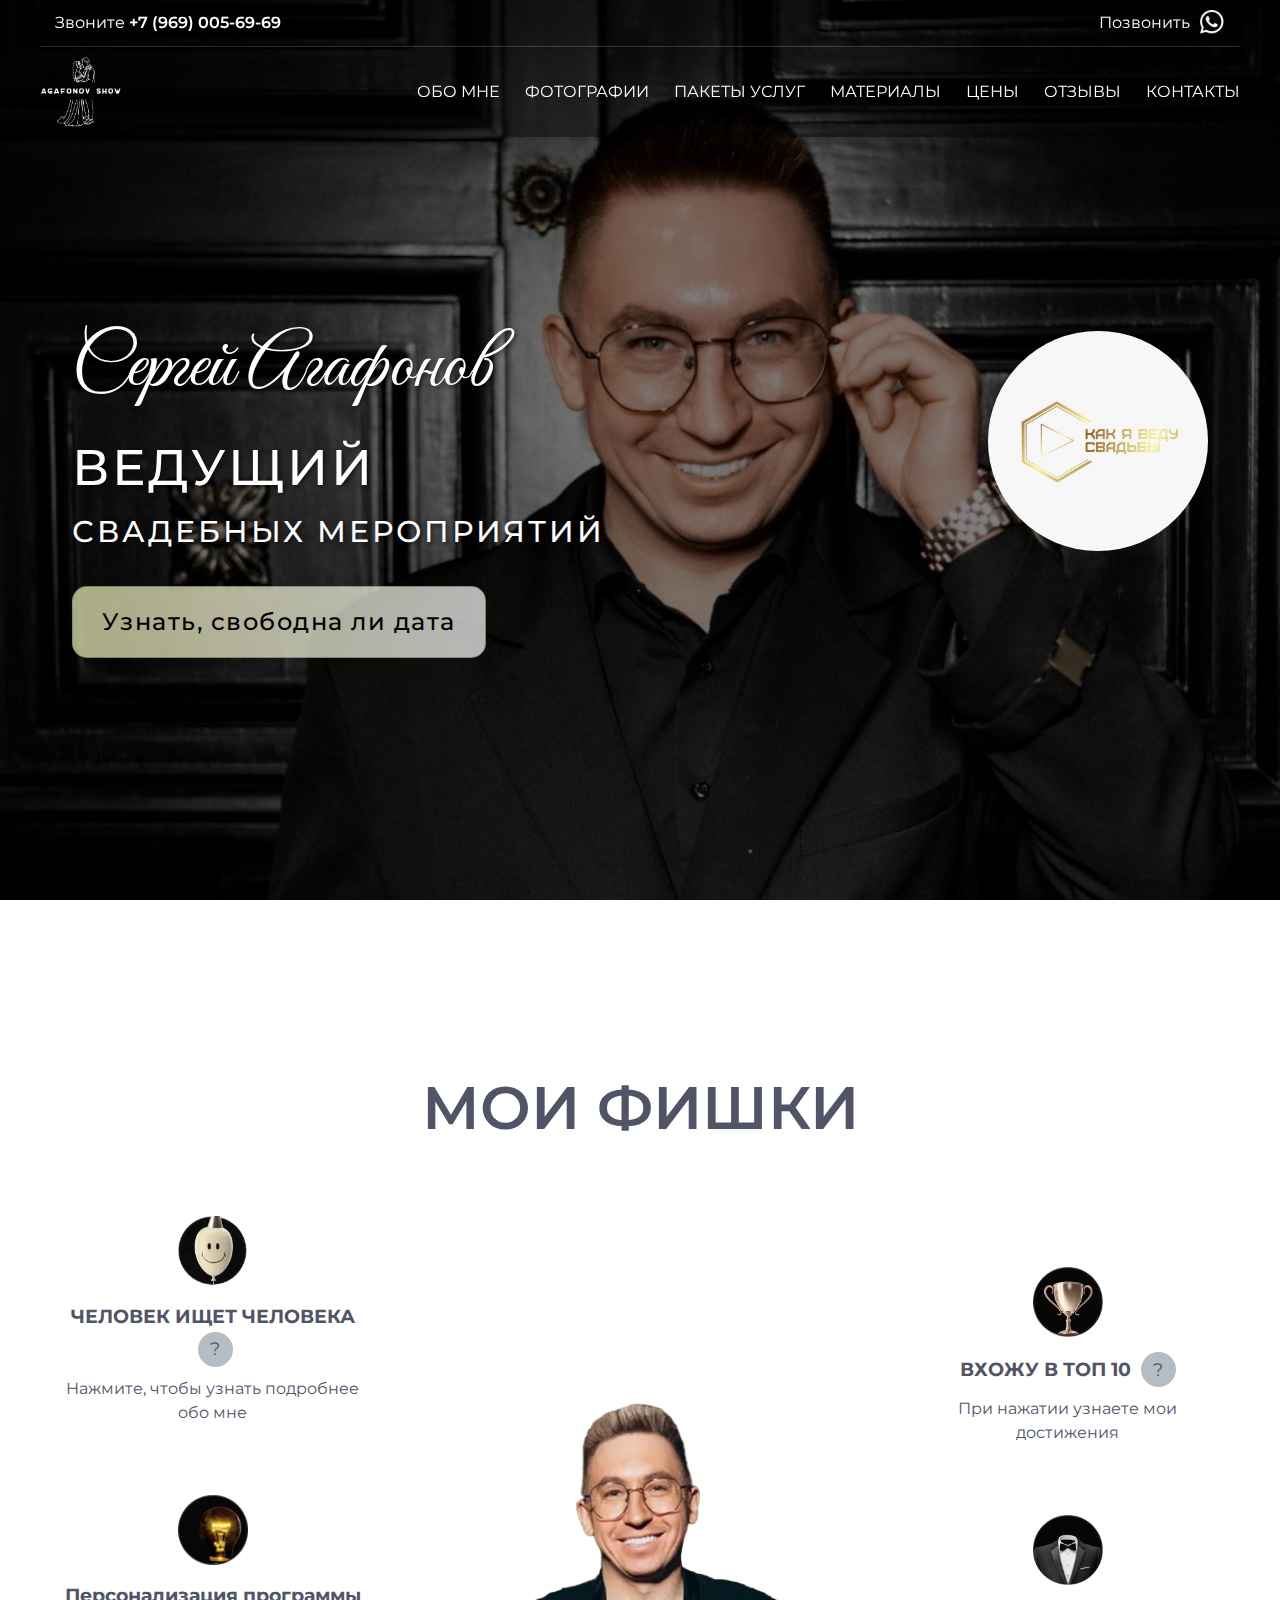
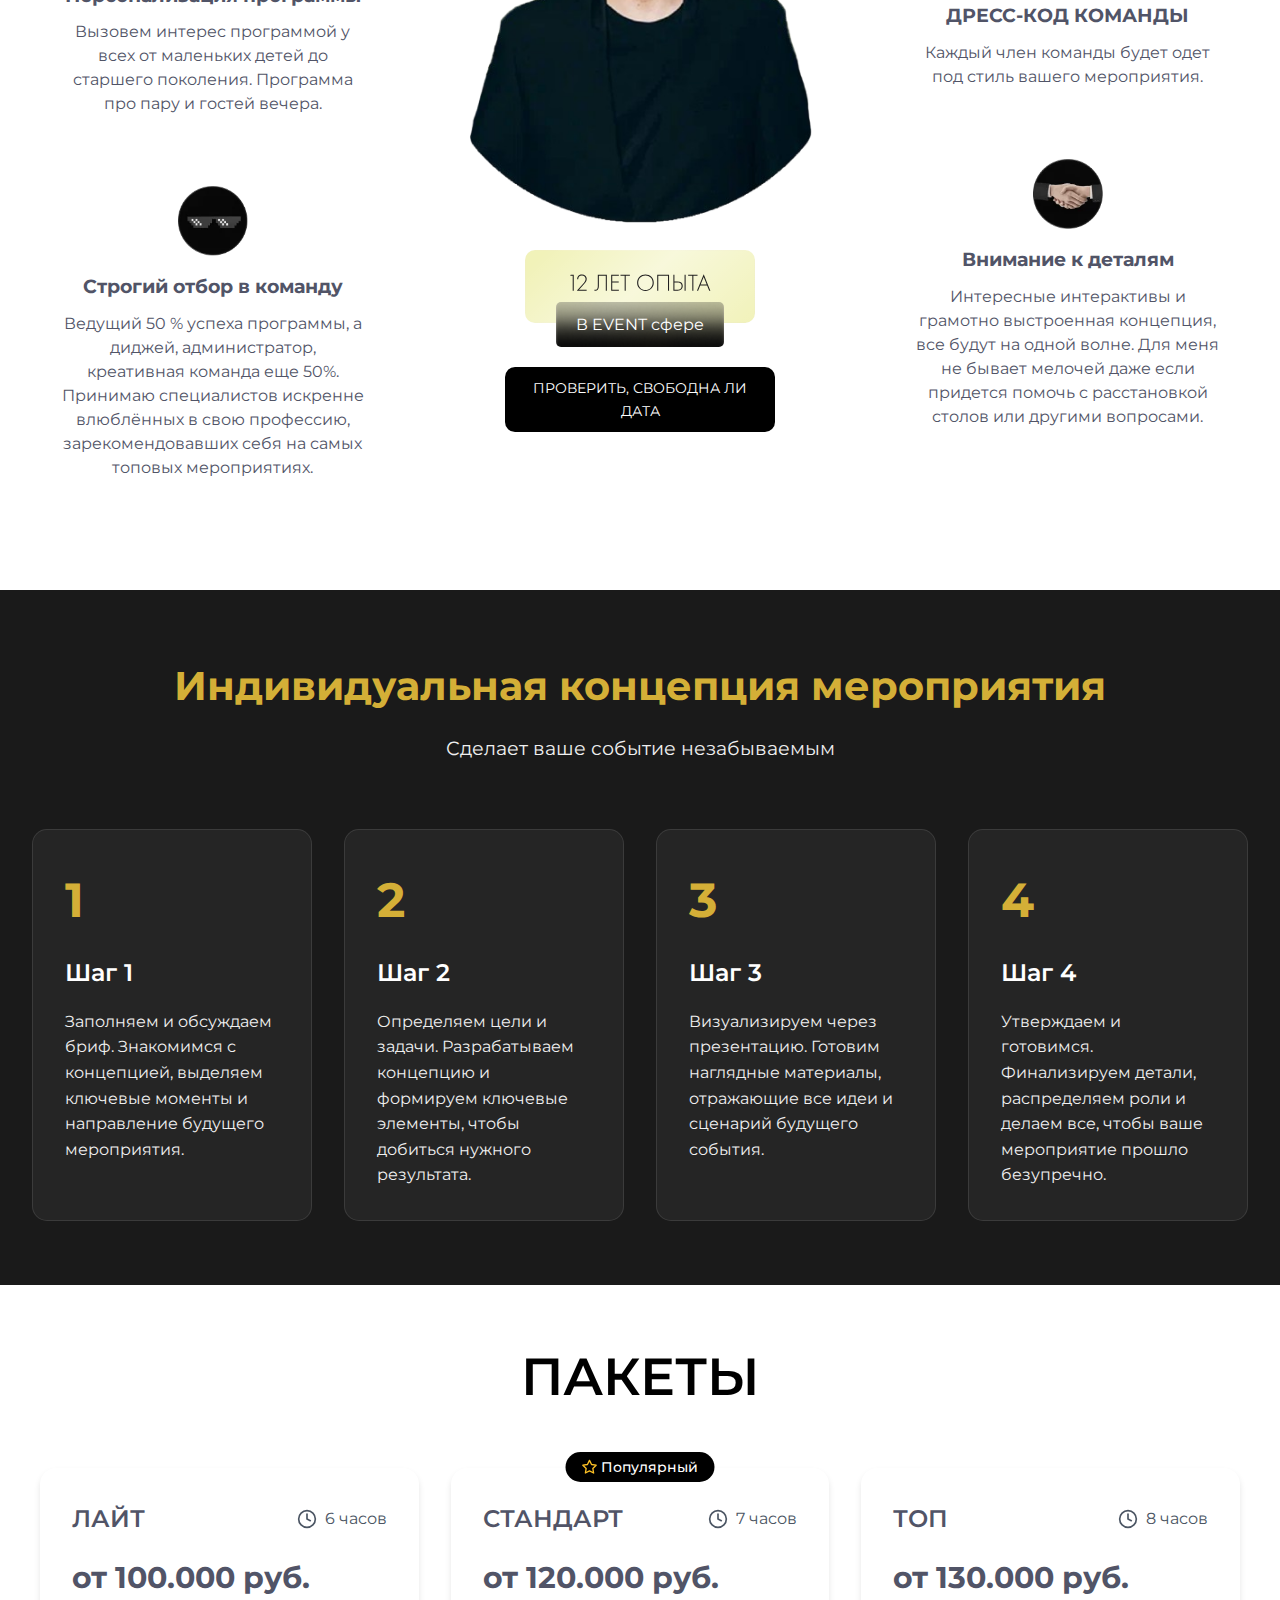
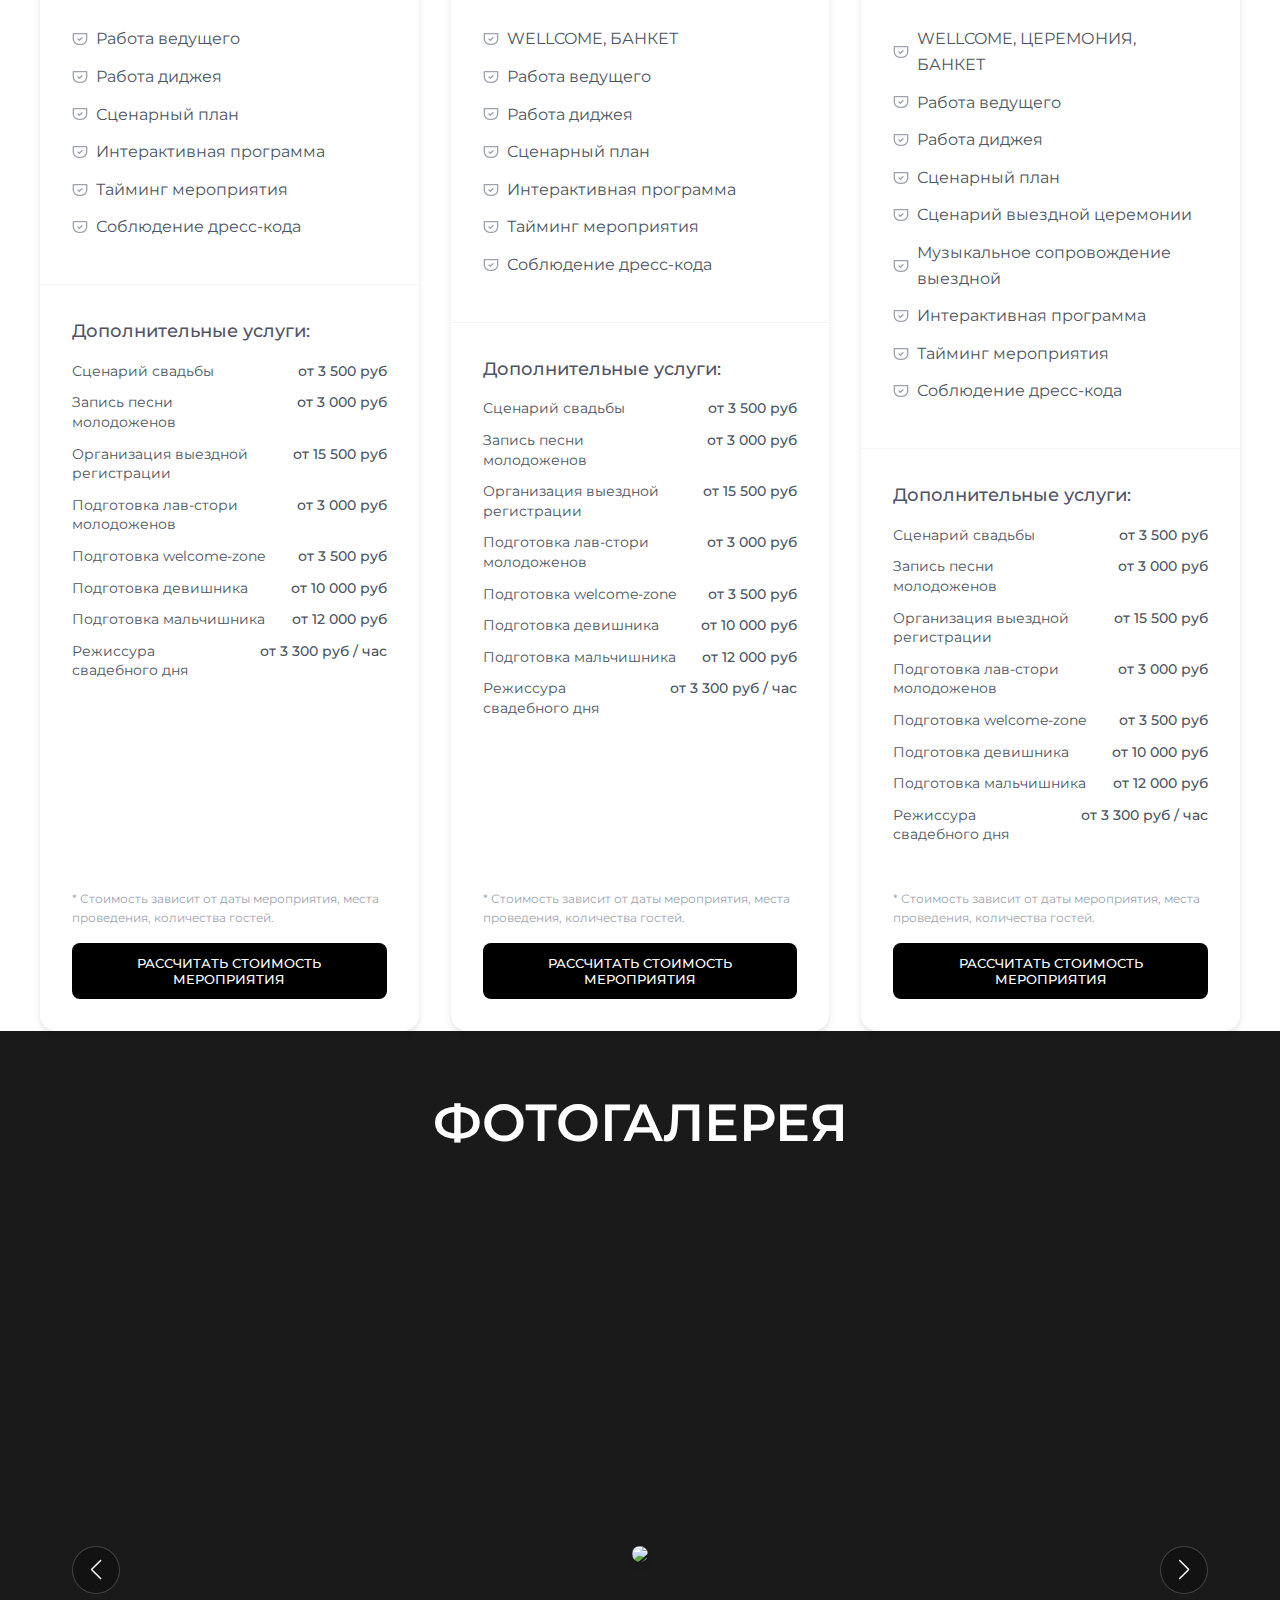
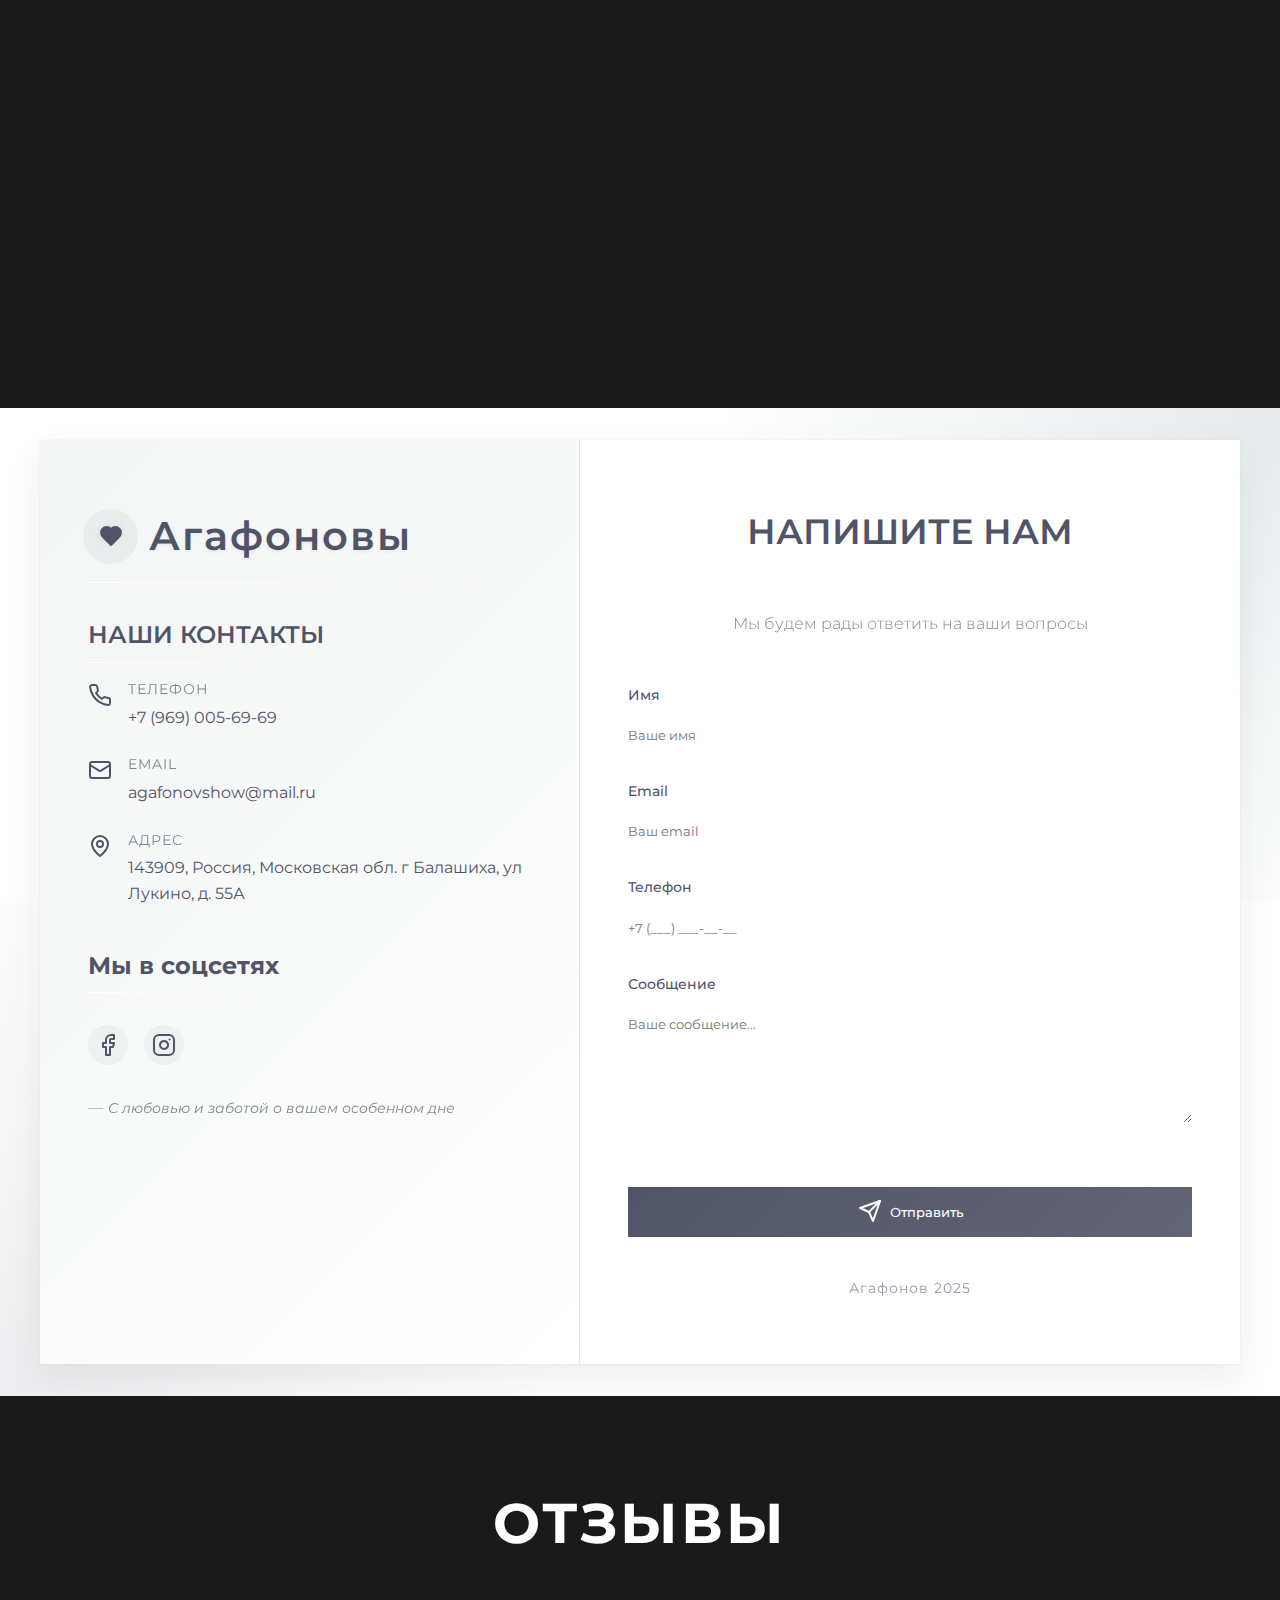
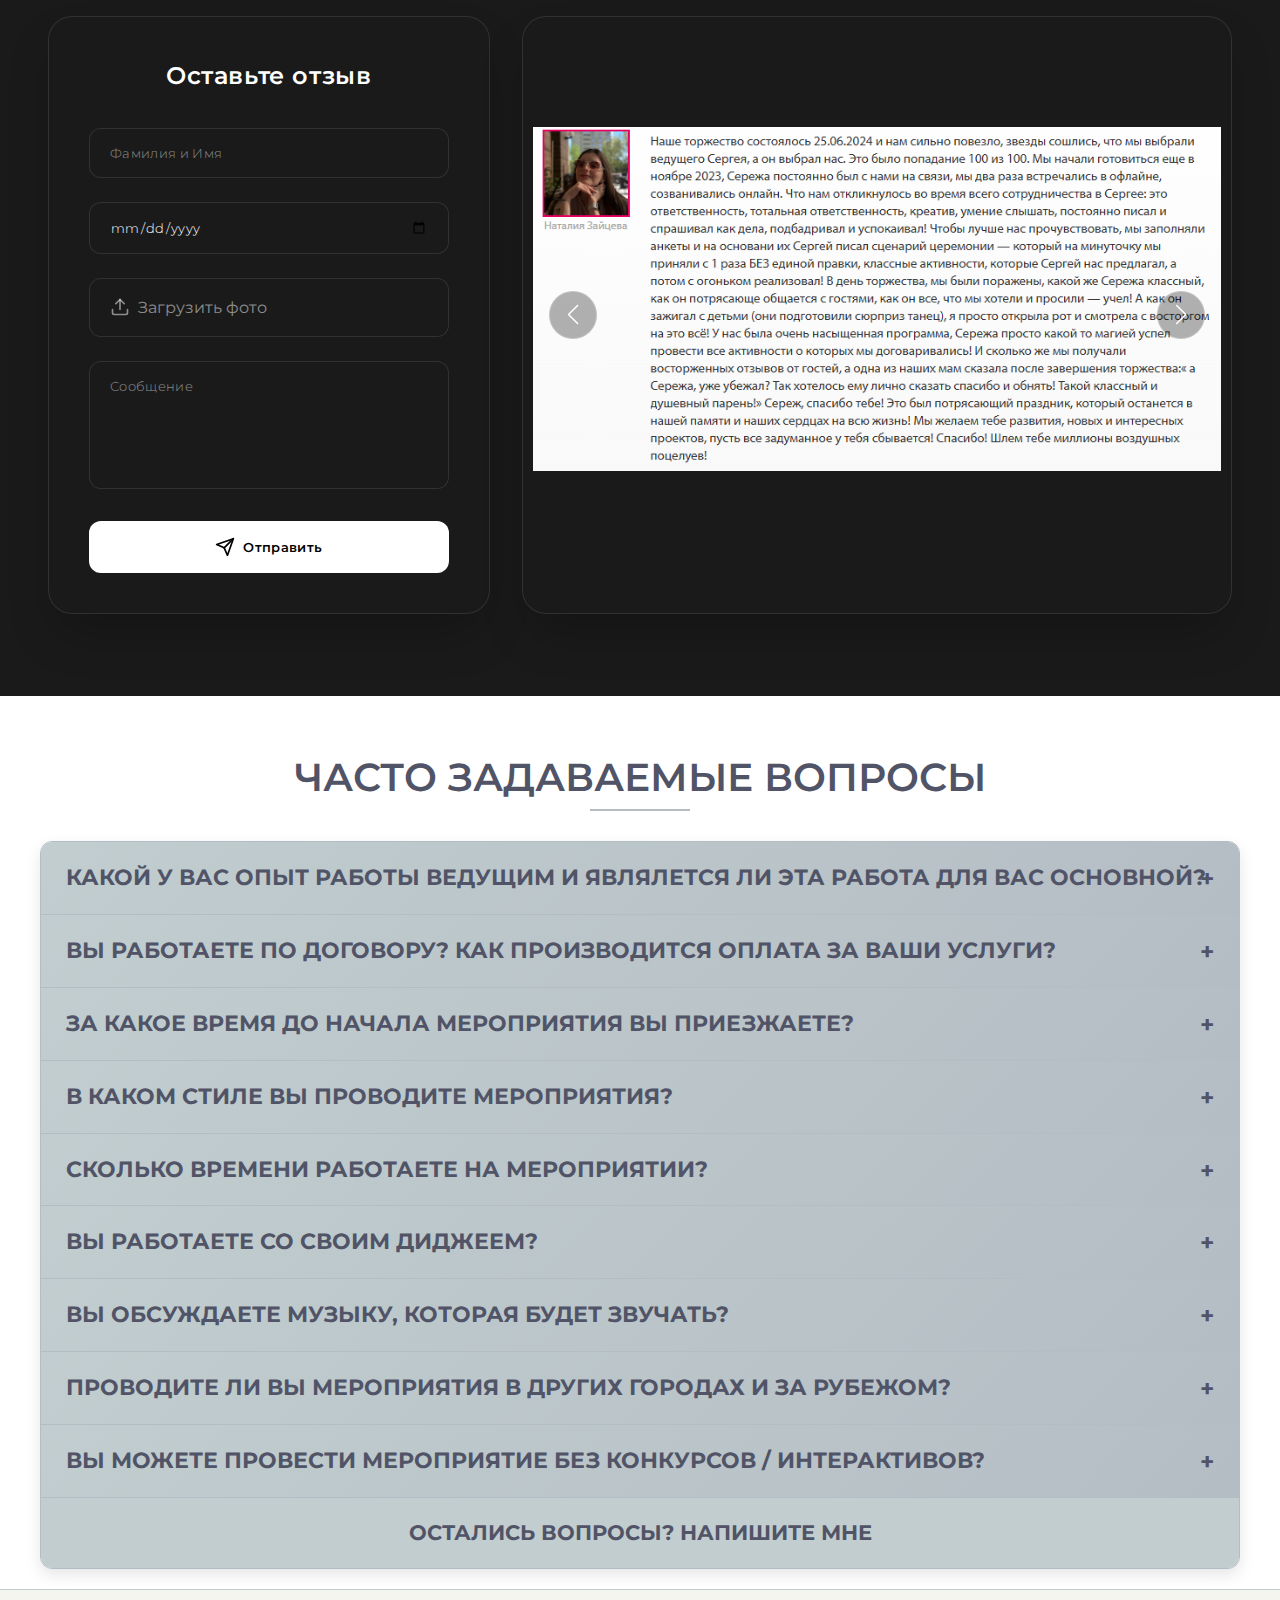
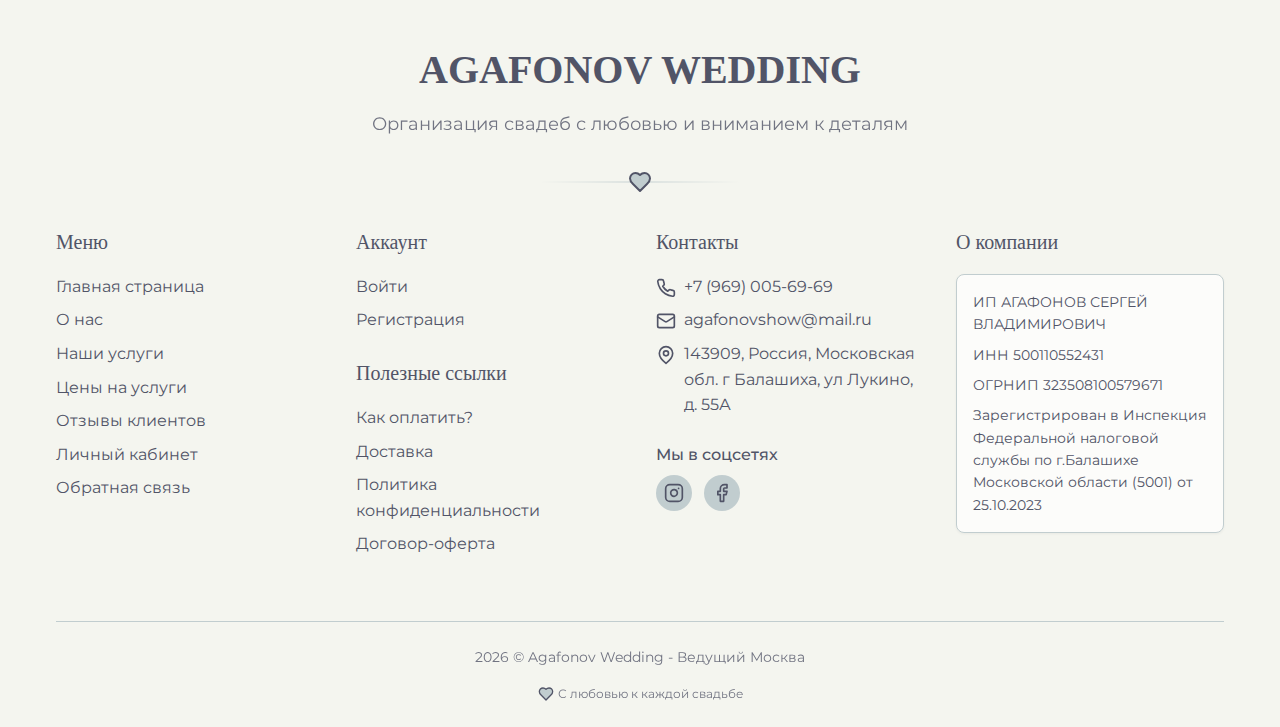
==== commit e3aed0d0: "pochti good" ====
--- a/index.html
+++ b/index.html
@@ -8,7 +8,13 @@
 
   <link rel="preconnect" href="https://fonts.googleapis.com">
   <link rel="preconnect" href="https://fonts.gstatic.com" crossorigin>
-  <link href="https://fonts.googleapis.com/css2?family=Prata&display=swap" rel="stylesheet">
+  <link
+    href="https://fonts.googleapis.com/css2?family=Bebas+Neue&family=GFS+Didot&family=Great+Vibes&family=Montserrat:ital,wght@0,100..900;1,100..900&family=Playfair+Display:ital,wght@0,400..900;1,400..900&family=Rethink+Sans:ital,wght@0,400..800;1,400..800&family=Roboto+Condensed:ital,wght@0,100..900;1,100..900&display=swap"
+    rel="stylesheet">
+  <link href="https://fonts.googleapis.com/css2?family=Great+Vibes&family=Montserrat:wght@300;400;500&display=swap"
+    rel="stylesheet">
+
+  <link rel="stylesheet" href="https://cdn.jsdelivr.net/npm/swiper@11/swiper-bundle.min.css">
 
   <link rel="stylesheet" href="css/font-family.css">
 
@@ -22,6 +28,8 @@
   <link rel="stylesheet" href="css/packages.css">
   <link rel="stylesheet" href="css/contacts.css">
   <link rel="stylesheet" href="css/gallery.css">
+  <link rel="stylesheet" href="css/faq.css">
+  <link rel="stylesheet" href="css/feedback.css">
   <link rel="stylesheet" href="css/footer.css">
 
   <link rel="stylesheet" href="https://cdnjs.cloudflare.com/ajax/libs/font-awesome/6.4.0/css/all.min.css">
@@ -31,12 +39,13 @@
   <header class="fixed-header">
     <div class="header-top">
       <a href="tel:+79690056969" class="phone">
-        Звоните <span>8 969 005 69 69</span>
+        Звоните <span>+7 (969) 005-69-69</span>
       </a>
+      <a class="whatsapp" href="/">Позвонить <img src="assets/images/whatsapp-white.png"></a>
     </div>
     <div class="header-bottom">
       <div class="header-wrap">
-        <img class="logo" src="assets/images/logo.svg" alt="Логотип">
+        <img class="logo" src="assets/images/logo-white.png" alt="Логотип">
         <nav class="desktop-nav">
           <ul>
             <li><a href="#">ОБО МНЕ</a></li>
@@ -49,7 +58,7 @@
           </ul>
         </nav>
         <button class="burger">
-          <img src="assets/icons/menu.png" alt="Меню">
+          <img src="assets/icons/menu-white.png" alt="Меню">
         </button>
       </div>
     </div>
@@ -71,33 +80,31 @@
     </div>
   </div>
 
-  <!-- <div class="hero-section">
+  <section id="hero-section" class="hero">
     <div class="hero-content">
       <div class="hero-text">
-        <h2 class="name">СЕРГЕЙ АГАФОНОВ</h2>
-        <h1 class="profession">ВЕДУЩИЙ</h1>
-        <h2 class="hero-event-type">СВАДЕБНЫХ МЕРОПРИЯТИЙ</h2>
-      </div>
-      <div class="hero-image">
-        <img src="assets/images/sergey.png">
-        <button class="cta-button">Узнать, свободна ли дата</button>
-      </div>
-    </div>
-  </div> -->
-
-  <!-- <section class="event-section">
-    <h1 class="event-title">ВИДЫ МЕРОПРИЯТИЙ</h1>
-    <div class="event-types">
-        <div class="event-type">Презентации</div>
-        <div class="event-type">Корпоративы</div>
-        <div class="event-type">Тимбилдинги</div>
-        <div class="event-type">Шоу-программы</div>
-        <div class="event-type">Конференции</div>
-        <div class="event-type">Квесты</div>
-    </div>
-    <button class="apply-button">ОСТАВИТЬ ЗАЯВКУ</button>
-</section> -->
-
+        <div>
+          <h1 class="hero-name">Сергей Агафонов</h1>
+          <div class="hero-title">
+            <span>ВЕДУЩИЙ</span>
+            <span>СВАДЕБНЫХ МЕРОПРИЯТИЙ</span>
+          </div>
+        </div>
+        <img src="assets/images/kak.jpg" class="pulse-image">
+      </div>
+      <a href="#contact" class="cta-button">Узнать, свободна ли дата</a>
+    </div>
+  </section>
+
+  <div id="video-modal" class="video-modal" style="display: none;">
+    <div class="video-modal-content">
+      <span class="close-modal">&times;</span>
+      <video id="modal-video" controls>
+        <source src="assets/video/video.mp4" type="video/mp4">
+        Ваш браузер не поддерживает HTML5 видео.
+      </video>
+    </div>
+  </div>
 
   <section class="my-features">
     <div class="container">
@@ -130,6 +137,7 @@
               </div>
             </h3>
             <p>Нажмите, чтобы узнать подробнее обо мне</p>
+
           </div>
           <div class="feature-item">
             <div class="icon">
@@ -153,6 +161,7 @@
           <div class="experience-badge">
             <div class="top"><img src="assets/images/my-features/event-top.svg" alt=""></div>
             <div class="bottom">В EVENT сфере</div>
+            <a href="tel:+79690056969">Проверить, свободна ли дата</a>
           </div>
         </div>
         <div class="column">
@@ -196,245 +205,533 @@
     </div>
   </section>
 
-  <section class="concept-section">
-    <div class="container">
-      <div class="concept-header">
-        <h2>Индивидуальная концепция мероприятия</h2>
-        <p>Сделает ваше событие незабываемым</p>
-      </div>
-      <div class="steps-grid">
-        <div class="step">
-          <div class="step-number">1</div>
-          <div class="step-icon">
-            <img src="assets/images/concept/contact-form.png" alt="Шаг 1">
-          </div>
-          <div class="step-content">
-            <h3>Заполняем и обсуждаем бриф</h3>
-            <p>Знакомимся с концепцией, выделяем ключевые моменты и направление будущего мероприятия.</p>
-          </div>
-        </div>
-        <div class="step">
-          <div class="step-number">2</div>
-          <div class="step-icon">
-            <img src="assets/images/concept/creative.png" alt="Шаг 2">
-          </div>
-          <div class="step-content">
-            <h3>Определяем цели и задачи</h3>
-            <p>Разрабатываем концепцию и формируем ключевые элементы, чтобы добиться нужного результата.</p>
-          </div>
-        </div>
-        <div class="step">
-          <div class="step-number">3</div>
-          <div class="step-icon">
-            <img src="assets/images/concept/goal.png" alt="Шаг 3">
-          </div>
-          <div class="step-content">
-            <h3>Визуализируем через презентацию</h3>
-            <p>Готовим наглядные материалы, отражающие все идеи и сценарий будущего события.</p>
-          </div>
-        </div>
-        <div class="step">
-          <div class="step-number">4</div>
-          <div class="step-icon">
-            <img src="assets/images/concept/success.png" alt="Шаг 4">
-          </div>
-          <div class="step-content">
-            <h3>Утверждаем и готовимся</h3>
-            <p>Финализируем детали, распределяем роли и делаем все, чтобы ваше мероприятие прошло безупречно.</p>
-          </div>
-        </div>
+  <section class="wp-concept-section">
+    <div class="wp-concept-header">
+      <h1 class="wp-concept-title">Индивидуальная концепция мероприятия</h1>
+      <p class="wp-concept-subtitle">Сделает ваше событие незабываемым</p>
+    </div>
+
+    <div class="wp-concept-steps">
+      <div class="wp-concept-step">
+        <div class="wp-concept-step-number">1</div>
+        <h3 class="wp-concept-step-title">Шаг 1</h3>
+        <p class="wp-concept-step-description">Заполняем и обсуждаем бриф. Знакомимся с концепцией, выделяем ключевые
+          моменты и направление будущего мероприятия.</p>
+      </div>
+
+      <div class="wp-concept-step">
+        <div class="wp-concept-step-number">2</div>
+        <h3 class="wp-concept-step-title">Шаг 2</h3>
+        <p class="wp-concept-step-description">Определяем цели и задачи. Разрабатываем концепцию и формируем ключевые
+          элементы, чтобы добиться нужного результата.</p>
+      </div>
+
+      <div class="wp-concept-step">
+        <div class="wp-concept-step-number">3</div>
+        <h3 class="wp-concept-step-title">Шаг 3</h3>
+        <p class="wp-concept-step-description">Визуализируем через презентацию. Готовим наглядные материалы, отражающие
+          все идеи и сценарий будущего события.</p>
+      </div>
+
+      <div class="wp-concept-step">
+        <div class="wp-concept-step-number">4</div>
+        <h3 class="wp-concept-step-title">Шаг 4</h3>
+        <p class="wp-concept-step-description">Утверждаем и готовимся. Финализируем детали, распределяем роли и делаем
+          все, чтобы ваше мероприятие прошло безупречно.</p>
       </div>
     </div>
   </section>
 
-  <section class="wedding-services-section">
-    <div class="wedding-background-elements">
-      <div class="wedding-bg-circle wedding-bg-circle-1"></div>
-      <div class="wedding-bg-circle wedding-bg-circle-2"></div>
-      <div class="wedding-bg-circle wedding-bg-circle-3"></div>
-      <div class="wedding-bg-circle wedding-bg-circle-4"></div>
-
-      <div class="wedding-floating-heart" style="top: 10%; left: 20%;">
-        <svg width="24" height="24" viewBox="0 0 24 24" fill="none" xmlns="http://www.w3.org/2000/svg">
-          <path
-            d="M19.5 12.572L12 20L4.5 12.572C3.5 11.572 3 10.286 3 9C3 6.239 5.239 4 8 4C9.286 4 10.572 4.5 11.572 5.5L12 6L12.428 5.5C13.428 4.5 14.714 4 16 4C18.761 4 21 6.239 21 9C21 10.286 20.5 11.572 19.5 12.572Z"
-            fill="#f8bbd0" fill-opacity="0.3" />
-        </svg>
-      </div>
-      <div class="wedding-floating-heart" style="top: 15%; right: 25%;">
-        <svg width="32" height="32" viewBox="0 0 24 24" fill="none" xmlns="http://www.w3.org/2000/svg">
-          <path
-            d="M19.5 12.572L12 20L4.5 12.572C3.5 11.572 3 10.286 3 9C3 6.239 5.239 4 8 4C9.286 4 10.572 4.5 11.572 5.5L12 6L12.428 5.5C13.428 4.5 14.714 4 16 4C18.761 4 21 6.239 21 9C21 10.286 20.5 11.572 19.5 12.572Z"
-            fill="#f8bbd0" fill-opacity="0.3" />
-        </svg>
-      </div>
-      <div class="wedding-floating-heart" style="bottom: 20%; left: 30%;">
-        <svg width="20" height="20" viewBox="0 0 24 24" fill="none" xmlns="http://www.w3.org/2000/svg">
-          <path
-            d="M19.5 12.572L12 20L4.5 12.572C3.5 11.572 3 10.286 3 9C3 6.239 5.239 4 8 4C9.286 4 10.572 4.5 11.572 5.5L12 6L12.428 5.5C13.428 4.5 14.714 4 16 4C18.761 4 21 6.239 21 9C21 10.286 20.5 11.572 19.5 12.572Z"
-            fill="#f8bbd0" fill-opacity="0.3" />
-        </svg>
-      </div>
-      <div class="wedding-floating-heart" style="bottom: 35%; right: 15%;">
-        <svg width="28" height="28" viewBox="0 0 24 24" fill="none" xmlns="http://www.w3.org/2000/svg">
-          <path
-            d="M19.5 12.572L12 20L4.5 12.572C3.5 11.572 3 10.286 3 9C3 6.239 5.239 4 8 4C9.286 4 10.572 4.5 11.572 5.5L12 6L12.428 5.5C13.428 4.5 14.714 4 16 4C18.761 4 21 6.239 21 9C21 10.286 20.5 11.572 19.5 12.572Z"
-            fill="#f8bbd0" fill-opacity="0.3" />
-        </svg>
-      </div>
-
-      <div class="wedding-flower wedding-flower-1"></div>
-      <div class="wedding-flower wedding-flower-2"></div>
-      <div class="wedding-flower wedding-flower-3"></div>
-      <div class="wedding-flower wedding-flower-4"></div>
-    </div>
-
-    <div class="wedding-services-pricing">
-      <div class="wedding-container">
-        <div class="wedding-header-container">
-          <h2 class="wedding-section-title">Стоимость услуг</h2>
-          <div class="wedding-title-decoration">
-            <span class="wedding-title-line"></span>
-            <span class="wedding-title-dot"></span>
-            <span class="wedding-title-line"></span>
-          </div>
-          <p class="wedding-section-subtitle">Создайте незабываемое торжество с нашими профессиональными услугами для
-            вашего особенного дня</p>
-        </div>
-
-        <div class="wedding-services-list" id="wedding-services-list">
-          <!-- Services will be added here by JavaScript -->
-        </div>
-      </div>
-    </div>
-
-    <div class="wedding-ribbon-decoration wedding-ribbon-left"></div>
-    <div class="wedding-ribbon-decoration wedding-ribbon-right"></div>
+  <section class="wedding-packages">
+    <h2 class="wedding-packages__title">Пакеты</h2>
+
+    <div class="wedding-packages__grid">
+      <div class="wedding-package-card" data-id="1">
+        <div class="wedding-package-card__content">
+          <div class="wedding-package-card__header">
+            <h3 class="wedding-package-card__name">ЛАЙТ</h3>
+            <div class="wedding-package-card__duration">
+              <svg width="20" height="20" viewBox="0 0 24 24" fill="none" stroke="currentColor" stroke-width="2"
+                stroke-linecap="round" stroke-linejoin="round">
+                <circle cx="12" cy="12" r="10" />
+                <polyline points="12 6 12 12 16 14" />
+              </svg>
+              6 часов
+            </div>
+          </div>
+          <div class="wedding-package-card__price">от 100.000 руб.</div>
+
+          <ul class="wedding-package-card__features">
+            <li class="wedding-package-card__feature">
+              <svg width="16" height="16" viewBox="0 0 24 24" fill="none" stroke="currentColor" stroke-width="2"
+                stroke-linecap="round" stroke-linejoin="round">
+                <path d="M2 4h20v8a8 8 0 0 1-8 8h-4a8 8 0 0 1-8-8V4Z" />
+                <path d="m9 12 2 2 4-4" />
+              </svg>
+              Работа ведущего
+            </li>
+            <li class="wedding-package-card__feature">
+              <svg width="16" height="16" viewBox="0 0 24 24" fill="none" stroke="currentColor" stroke-width="2"
+                stroke-linecap="round" stroke-linejoin="round">
+                <path d="M2 4h20v8a8 8 0 0 1-8 8h-4a8 8 0 0 1-8-8V4Z" />
+                <path d="m9 12 2 2 4-4" />
+              </svg>
+              Работа диджея
+            </li>
+            <li class="wedding-package-card__feature">
+              <svg width="16" height="16" viewBox="0 0 24 24" fill="none" stroke="currentColor" stroke-width="2"
+                stroke-linecap="round" stroke-linejoin="round">
+                <path d="M2 4h20v8a8 8 0 0 1-8 8h-4a8 8 0 0 1-8-8V4Z" />
+                <path d="m9 12 2 2 4-4" />
+              </svg>
+              Сценарный план
+            </li>
+            <li class="wedding-package-card__feature">
+              <svg width="16" height="16" viewBox="0 0 24 24" fill="none" stroke="currentColor" stroke-width="2"
+                stroke-linecap="round" stroke-linejoin="round">
+                <path d="M2 4h20v8a8 8 0 0 1-8 8h-4a8 8 0 0 1-8-8V4Z" />
+                <path d="m9 12 2 2 4-4" />
+              </svg>
+              Интерактивная программа
+            </li>
+            <li class="wedding-package-card__feature">
+              <svg width="16" height="16" viewBox="0 0 24 24" fill="none" stroke="currentColor" stroke-width="2"
+                stroke-linecap="round" stroke-linejoin="round">
+                <path d="M2 4h20v8a8 8 0 0 1-8 8h-4a8 8 0 0 1-8-8V4Z" />
+                <path d="m9 12 2 2 4-4" />
+              </svg>
+              Тайминг мероприятия
+            </li>
+            <li class="wedding-package-card__feature">
+              <svg width="16" height="16" viewBox="0 0 24 24" fill="none" stroke="currentColor" stroke-width="2"
+                stroke-linecap="round" stroke-linejoin="round">
+                <path d="M2 4h20v8a8 8 0 0 1-8 8h-4a8 8 0 0 1-8-8V4Z" />
+                <path d="m9 12 2 2 4-4" />
+              </svg>
+              Соблюдение дресс-кода
+            </li>
+          </ul>
+        </div>
+
+        <div class="wedding-package-card__additional">
+          <div class="wedding-package-card__additional-content">
+            <h4 class="wedding-package-card__additional-title">Дополнительные услуги:</h4>
+            <ul class="wedding-package-card__additional-list">
+              <li class="wedding-package-card__additional-item">
+                <span>Сценарий свадьбы</span>
+                <span>от 3 500 руб</span>
+              </li>
+              <li class="wedding-package-card__additional-item">
+                <span>Запись песни молодоженов</span>
+                <span>от 3 000 руб</span>
+              </li>
+              <li class="wedding-package-card__additional-item">
+                <span>Организация выездной регистрации</span>
+                <span>от 15 500 руб</span>
+              </li>
+              <li class="wedding-package-card__additional-item">
+                <span>Подготовка лав-стори молодоженов</span>
+                <span>от 3 000 руб</span>
+              </li>
+              <li class="wedding-package-card__additional-item">
+                <span>Подготовка welcome-zone</span>
+                <span>от 3 500 руб</span>
+              </li>
+              <li class="wedding-package-card__additional-item">
+                <span>Подготовка девишника</span>
+                <span>от 10 000 руб</span>
+              </li>
+              <li class="wedding-package-card__additional-item">
+                <span>Подготовка мальчишника</span>
+                <span>от 12 000 руб</span>
+              </li>
+              <li class="wedding-package-card__additional-item">
+                <span>Режиссура свадебного дня</span>
+                <span>от 3 300 руб / час</span>
+              </li>
+            </ul>
+          </div>
+
+          <div class="wedding-package-card__footer">
+            <p class="wedding-package-card__note">* Стоимость зависит от даты мероприятия, места проведения, количества
+              гостей.</p>
+            <button class="wedding-package-card__button">РАССЧИТАТЬ СТОИМОСТЬ МЕРОПРИЯТИЯ</button>
+          </div>
+        </div>
+      </div>
+
+      <div class="wedding-package-card wedding-package-card--popular" data-id="2">
+        <div class="wedding-package-card__badge">
+          <svg width="16" height="16" viewBox="0 0 24 24" fill="none" stroke="currentColor" stroke-width="2"
+            stroke-linecap="round" stroke-linejoin="round">
+            <polygon
+              points="12 2 15.09 8.26 22 9.27 17 14.14 18.18 21.02 12 17.77 5.82 21.02 7 14.14 2 9.27 8.91 8.26 12 2" />
+          </svg>
+          Популярный
+        </div>
+        <div class="wedding-package-card__content">
+          <div class="wedding-package-card__header">
+            <h3 class="wedding-package-card__name">СТАНДАРТ</h3>
+            <div class="wedding-package-card__duration">
+              <svg width="20" height="20" viewBox="0 0 24 24" fill="none" stroke="currentColor" stroke-width="2"
+                stroke-linecap="round" stroke-linejoin="round">
+                <circle cx="12" cy="12" r="10" />
+                <polyline points="12 6 12 12 16 14" />
+              </svg>
+              7 часов
+            </div>
+          </div>
+          <div class="wedding-package-card__price">от 120.000 руб.</div>
+
+          <ul class="wedding-package-card__features">
+            <li class="wedding-package-card__feature">
+              <svg width="16" height="16" viewBox="0 0 24 24" fill="none" stroke="currentColor" stroke-width="2"
+                stroke-linecap="round" stroke-linejoin="round">
+                <path d="M2 4h20v8a8 8 0 0 1-8 8h-4a8 8 0 0 1-8-8V4Z" />
+                <path d="m9 12 2 2 4-4" />
+              </svg>
+              WELLCOME, БАНКЕТ
+            </li>
+            <li class="wedding-package-card__feature">
+              <svg width="16" height="16" viewBox="0 0 24 24" fill="none" stroke="currentColor" stroke-width="2"
+                stroke-linecap="round" stroke-linejoin="round">
+                <path d="M2 4h20v8a8 8 0 0 1-8 8h-4a8 8 0 0 1-8-8V4Z" />
+                <path d="m9 12 2 2 4-4" />
+              </svg>
+              Работа ведущего
+            </li>
+            <li class="wedding-package-card__feature">
+              <svg width="16" height="16" viewBox="0 0 24 24" fill="none" stroke="currentColor" stroke-width="2"
+                stroke-linecap="round" stroke-linejoin="round">
+                <path d="M2 4h20v8a8 8 0 0 1-8 8h-4a8 8 0 0 1-8-8V4Z" />
+                <path d="m9 12 2 2 4-4" />
+              </svg>
+              Работа диджея
+            </li>
+            <li class="wedding-package-card__feature">
+              <svg width="16" height="16" viewBox="0 0 24 24" fill="none" stroke="currentColor" stroke-width="2"
+                stroke-linecap="round" stroke-linejoin="round">
+                <path d="M2 4h20v8a8 8 0 0 1-8 8h-4a8 8 0 0 1-8-8V4Z" />
+                <path d="m9 12 2 2 4-4" />
+              </svg>
+              Сценарный план
+            </li>
+            <li class="wedding-package-card__feature">
+              <svg width="16" height="16" viewBox="0 0 24 24" fill="none" stroke="currentColor" stroke-width="2"
+                stroke-linecap="round" stroke-linejoin="round">
+                <path d="M2 4h20v8a8 8 0 0 1-8 8h-4a8 8 0 0 1-8-8V4Z" />
+                <path d="m9 12 2 2 4-4" />
+              </svg>
+              Интерактивная программа
+            </li>
+            <li class="wedding-package-card__feature">
+              <svg width="16" height="16" viewBox="0 0 24 24" fill="none" stroke="currentColor" stroke-width="2"
+                stroke-linecap="round" stroke-linejoin="round">
+                <path d="M2 4h20v8a8 8 0 0 1-8 8h-4a8 8 0 0 1-8-8V4Z" />
+                <path d="m9 12 2 2 4-4" />
+              </svg>
+              Тайминг мероприятия
+            </li>
+            <li class="wedding-package-card__feature">
+              <svg width="16" height="16" viewBox="0 0 24 24" fill="none" stroke="currentColor" stroke-width="2"
+                stroke-linecap="round" stroke-linejoin="round">
+                <path d="M2 4h20v8a8 8 0 0 1-8 8h-4a8 8 0 0 1-8-8V4Z" />
+                <path d="m9 12 2 2 4-4" />
+              </svg>
+              Соблюдение дресс-кода
+            </li>
+          </ul>
+        </div>
+
+        <div class="wedding-package-card__additional">
+          <div class="wedding-package-card__additional-content">
+            <h4 class="wedding-package-card__additional-title">Дополнительные услуги:</h4>
+            <ul class="wedding-package-card__additional-list">
+              <li class="wedding-package-card__additional-item">
+                <span>Сценарий свадьбы</span>
+                <span>от 3 500 руб</span>
+              </li>
+              <li class="wedding-package-card__additional-item">
+                <span>Запись песни молодоженов</span>
+                <span>от 3 000 руб</span>
+              </li>
+              <li class="wedding-package-card__additional-item">
+                <span>Организация выездной регистрации</span>
+                <span>от 15 500 руб</span>
+              </li>
+              <li class="wedding-package-card__additional-item">
+                <span>Подготовка лав-стори молодоженов</span>
+                <span>от 3 000 руб</span>
+              </li>
+              <li class="wedding-package-card__additional-item">
+                <span>Подготовка welcome-zone</span>
+                <span>от 3 500 руб</span>
+              </li>
+              <li class="wedding-package-card__additional-item">
+                <span>Подготовка девишника</span>
+                <span>от 10 000 руб</span>
+              </li>
+              <li class="wedding-package-card__additional-item">
+                <span>Подготовка мальчишника</span>
+                <span>от 12 000 руб</span>
+              </li>
+              <li class="wedding-package-card__additional-item">
+                <span>Режиссура свадебного дня</span>
+                <span>от 3 300 руб / час</span>
+              </li>
+            </ul>
+          </div>
+
+          <div class="wedding-package-card__footer">
+            <p class="wedding-package-card__note">* Стоимость зависит от даты мероприятия, места проведения, количества
+              гостей.</p>
+            <button class="wedding-package-card__button">РАССЧИТАТЬ СТОИМОСТЬ МЕРОПРИЯТИЯ</button>
+          </div>
+        </div>
+      </div>
+
+      <div class="wedding-package-card" data-id="3">
+        <div class="wedding-package-card__content">
+          <div class="wedding-package-card__header">
+            <h3 class="wedding-package-card__name">ТОП</h3>
+            <div class="wedding-package-card__duration">
+              <svg width="20" height="20" viewBox="0 0 24 24" fill="none" stroke="currentColor" stroke-width="2"
+                stroke-linecap="round" stroke-linejoin="round">
+                <circle cx="12" cy="12" r="10" />
+                <polyline points="12 6 12 12 16 14" />
+              </svg>
+              8 часов
+            </div>
+          </div>
+          <div class="wedding-package-card__price">от 130.000 руб.</div>
+
+          <ul class="wedding-package-card__features">
+            <li class="wedding-package-card__feature">
+              <svg width="16" height="16" viewBox="0 0 24 24" fill="none" stroke="currentColor" stroke-width="2"
+                stroke-linecap="round" stroke-linejoin="round">
+                <path d="M2 4h20v8a8 8 0 0 1-8 8h-4a8 8 0 0 1-8-8V4Z" />
+                <path d="m9 12 2 2 4-4" />
+              </svg>
+              WELLCOME, ЦЕРЕМОНИЯ, БАНКЕТ
+            </li>
+            <li class="wedding-package-card__feature">
+              <svg width="16" height="16" viewBox="0 0 24 24" fill="none" stroke="currentColor" stroke-width="2"
+                stroke-linecap="round" stroke-linejoin="round">
+                <path d="M2 4h20v8a8 8 0 0 1-8 8h-4a8 8 0 0 1-8-8V4Z" />
+                <path d="m9 12 2 2 4-4" />
+              </svg>
+              Работа ведущего
+            </li>
+            <li class="wedding-package-card__feature">
+              <svg width="16" height="16" viewBox="0 0 24 24" fill="none" stroke="currentColor" stroke-width="2"
+                stroke-linecap="round" stroke-linejoin="round">
+                <path d="M2 4h20v8a8 8 0 0 1-8 8h-4a8 8 0 0 1-8-8V4Z" />
+                <path d="m9 12 2 2 4-4" />
+              </svg>
+              Работа диджея
+            </li>
+            <li class="wedding-package-card__feature">
+              <svg width="16" height="16" viewBox="0 0 24 24" fill="none" stroke="currentColor" stroke-width="2"
+                stroke-linecap="round" stroke-linejoin="round">
+                <path d="M2 4h20v8a8 8 0 0 1-8 8h-4a8 8 0 0 1-8-8V4Z" />
+                <path d="m9 12 2 2 4-4" />
+              </svg>
+              Сценарный план
+            </li>
+            <li class="wedding-package-card__feature">
+              <svg width="16" height="16" viewBox="0 0 24 24" fill="none" stroke="currentColor" stroke-width="2"
+                stroke-linecap="round" stroke-linejoin="round">
+                <path d="M2 4h20v8a8 8 0 0 1-8 8h-4a8 8 0 0 1-8-8V4Z" />
+                <path d="m9 12 2 2 4-4" />
+              </svg>
+              Сценарий выездной церемонии
+            </li>
+            <li class="wedding-package-card__feature">
+              <svg width="16" height="16" viewBox="0 0 24 24" fill="none" stroke="currentColor" stroke-width="2"
+                stroke-linecap="round" stroke-linejoin="round">
+                <path d="M2 4h20v8a8 8 0 0 1-8 8h-4a8 8 0 0 1-8-8V4Z" />
+                <path d="m9 12 2 2 4-4" />
+              </svg>
+              Музыкальное сопровождение выездной
+            </li>
+            <li class="wedding-package-card__feature">
+              <svg width="16" height="16" viewBox="0 0 24 24" fill="none" stroke="currentColor" stroke-width="2"
+                stroke-linecap="round" stroke-linejoin="round">
+                <path d="M2 4h20v8a8 8 0 0 1-8 8h-4a8 8 0 0 1-8-8V4Z" />
+                <path d="m9 12 2 2 4-4" />
+              </svg>
+              Интерактивная программа
+            </li>
+            <li class="wedding-package-card__feature">
+              <svg width="16" height="16" viewBox="0 0 24 24" fill="none" stroke="currentColor" stroke-width="2"
+                stroke-linecap="round" stroke-linejoin="round">
+                <path d="M2 4h20v8a8 8 0 0 1-8 8h-4a8 8 0 0 1-8-8V4Z" />
+                <path d="m9 12 2 2 4-4" />
+              </svg>
+              Тайминг мероприятия
+            </li>
+            <li class="wedding-package-card__feature">
+              <svg width="16" height="16" viewBox="0 0 24 24" fill="none" stroke="currentColor" stroke-width="2"
+                stroke-linecap="round" stroke-linejoin="round">
+                <path d="M2 4h20v8a8 8 0 0 1-8 8h-4a8 8 0 0 1-8-8V4Z" />
+                <path d="m9 12 2 2 4-4" />
+              </svg>
+              Соблюдение дресс-кода
+            </li>
+          </ul>
+        </div>
+
+        <div class="wedding-package-card__additional">
+          <div class="wedding-package-card__additional-content">
+            <h4 class="wedding-package-card__additional-title">Дополнительные услуги:</h4>
+            <ul class="wedding-package-card__additional-list">
+              <li class="wedding-package-card__additional-item">
+                <span>Сценарий свадьбы</span>
+                <span>от 3 500 руб</span>
+              </li>
+              <li class="wedding-package-card__additional-item">
+                <span>Запись песни молодоженов</span>
+                <span>от 3 000 руб</span>
+              </li>
+              <li class="wedding-package-card__additional-item">
+                <span>Организация выездной регистрации</span>
+                <span>от 15 500 руб</span>
+              </li>
+              <li class="wedding-package-card__additional-item">
+                <span>Подготовка лав-стори молодоженов</span>
+                <span>от 3 000 руб</span>
+              </li>
+              <li class="wedding-package-card__additional-item">
+                <span>Подготовка welcome-zone</span>
+                <span>от 3 500 руб</span>
+              </li>
+              <li class="wedding-package-card__additional-item">
+                <span>Подготовка девишника</span>
+                <span>от 10 000 руб</span>
+              </li>
+              <li class="wedding-package-card__additional-item">
+                <span>Подготовка мальчишника</span>
+                <span>от 12 000 руб</span>
+              </li>
+              <li class="wedding-package-card__additional-item">
+                <span>Режиссура свадебного дня</span>
+                <span>от 3 300 руб / час</span>
+              </li>
+            </ul>
+          </div>
+
+          <div class="wedding-package-card__footer">
+            <p class="wedding-package-card__note">* Стоимость зависит от даты мероприятия, места проведения, количества
+              гостей.</p>
+            <button class="wedding-package-card__button">РАССЧИТАТЬ СТОИМОСТЬ МЕРОПРИЯТИЯ</button>
+          </div>
+        </div>
+      </div>
+    </div>
   </section>
 
-  <section class="packages-section">
-    <div class="container">
-      <h2>Выберите готовый пакет</h2>
-      <div class="packages-wrap">
-        <div class="package-item">
-          <div class="package-content">
-            <div class="package-header">
-              <h3>Базовый</h3>
-              <div class="price">от 150 000 руб.</div>
-            </div>
-            <ul class="package-list">
-              <li>Ведущий</li>
-              <li>Сценарий и подготовка</li>
-              <li>Фото и видеосъёмка</li>
-              <li>DJ + аппаратура</li>
-              <li>Оформление зала</li>
-              <li>Конкурсы с призами</li>
-            </ul>
-          </div>
-          <button class="package-btn">Заказать</button>
-        </div>
-        <div class="package-item popular">
-          <span class="popular-badge">Популярный</span>
-          <div class="package-content">
-            <div class="package-header">
-              <h3>Выгодный</h3>
-              <div class="price">от 250 000 руб.</div>
-            </div>
-            <ul class="package-list">
-              <li>Ведущий</li>
-              <li>Сценарий и подготовка</li>
-              <li>Фото и видеосъёмка</li>
-              <li>DJ + аппаратура</li>
-              <li>Оформление зала</li>
-              <li>Конкурсы с призами</li>
-              <li>Доп. фишка в подарок</li>
-            </ul>
-          </div>
-          <button class="package-btn">Заказать</button>
-        </div>
-        <div class="package-item">
-          <div class="package-content">
-            <div class="package-header">
-              <h3>VIP</h3>
-              <div class="price">от 400 000 руб.</div>
-            </div>
-            <ul class="package-list">
-              <li>Ведущий</li>
-              <li>Сценарий и подготовка</li>
-              <li>Фото и видеосъёмка</li>
-              <li>DJ + аппаратура</li>
-              <li>Оформление зала</li>
-              <li>Конкурсы с призами</li>
-              <li>Премиум-локация</li>
-            </ul>
-          </div>
-          <button class="package-btn">Заказать</button>
-        </div>
+  <section class="gallery-section">
+    <div class="carousel-container">
+      <h2>Фотогалерея</h2>
+      <div class="swiper">
+        <div class="swiper-wrapper">
+          <div class="swiper-slide slider-image-frame">
+            <img src="assets/images/gallery/img5.jpg">
+          </div>
+          <div class="swiper-slide slider-image-frame">
+            <img src="assets/images/gallery/img6.jpg">
+          </div>
+          <div class="swiper-slide slider-image-frame">
+            <img src="assets/images/gallery/img7.jpg">
+          </div>
+          <div class="swiper-slide slider-image-frame">
+            <img src="assets/images/gallery/img8.jpg">
+          </div>
+          <div class="swiper-slide slider-image-frame">
+            <img src="assets/images/gallery/img9.jpg">
+          </div>
+          <div class="swiper-slide slider-image-frame">
+            <img src="assets/images/gallery/img10.jpg">
+          </div>
+          <div class="swiper-slide slider-image-frame">
+            <img src="assets/images/gallery/img12.jpg">
+          </div>
+          <div class="swiper-slide slider-image-frame">
+            <img src="assets/images/gallery/img13.jpg">
+          </div>
+          <div class="swiper-slide slider-image-frame">
+            <img src="assets/images/gallery/img14.jpg">
+          </div>
+          <div class="swiper-slide slider-image-frame">
+            <img src="assets/images/gallery/img17.jpg">
+          </div>
+          <div class="swiper-slide slider-image-frame">
+            <img src="assets/images/gallery/img18.jpg">
+          </div>
+          <div class="swiper-slide slider-image-frame">
+            <img src="assets/images/gallery/img19.jpg">
+          </div>
+          <div class="swiper-slide slider-image-frame">
+            <img src="assets/images/gallery/img20.jpeg">
+          </div>
+          <div class="swiper-slide slider-image-frame">
+            <img src="assets/images/gallery/img21.jpg">
+          </div>
+          <div class="swiper-slide slider-image-frame">
+            <img src="assets/images/gallery/img22.jpg">
+          </div>
+          <div class="swiper-slide slider-image-frame">
+            <img src="assets/images/gallery/img23.jpg">
+          </div>
+          <div class="swiper-slide slider-image-frame">
+            <img src="assets/images/gallery/img24.jpg">
+          </div>
+          <div class="swiper-slide slider-image-frame">
+            <img src="assets/images/gallery/img25.jpg">
+          </div>
+          <div class="swiper-slide slider-image-frame">
+            <img src="assets/images/gallery/img26.jpg">
+          </div>
+          <div class="swiper-slide slider-image-frame">
+            <img src="assets/images/gallery/img27.jpg">
+          </div>
+          <div class="swiper-slide slider-image-frame">
+            <img src="assets/images/gallery/img28.jpg">
+          </div>
+          <div class="swiper-slide slider-image-frame">
+            <img src="assets/images/gallery/img29.jpg">
+          </div>
+          <div class="swiper-slide slider-image-frame">
+            <img src="assets/images/gallery/img30.jpeg">
+          </div>
+          <div class="swiper-slide slider-image-frame">
+            <img src="assets/images/gallery/img31.jpeg">
+          </div>
+          <div class="swiper-slide slider-image-frame">
+            <img src="assets/images/gallery/img32.jpg">
+          </div>
+          <div class="swiper-slide slider-image-frame">
+            <img src="assets/images/gallery/img2.jpg">
+          </div>
+          <div class="swiper-slide slider-image-frame">
+            <img src="assets/images/gallery/img3.jpg">
+          </div>
+          <div class="swiper-slide slider-image-frame">
+            <img src="assets/images/gallery/img4.jpg">
+          </div>
+        </div>
+        <div class="swiper-pagination"></div>
+        <div class="swiper-button-prev"></div>
+        <div class="swiper-button-next"></div>
       </div>
     </div>
   </section>
-
-  <section id="gallery">
-    <div class="matrimony-showcase-container">
-      <h1 class="matrimony-showcase-heading">Фотогалерея</h1>
-      <div class="matrimony-image-slider">
-        <div class="slider-visible-area">
-          <div class="slider-content-strip">
-            <!-- Static photos - add or remove photos here manually -->
-            <div class="slider-image-frame" data-position="0">
-              <img
-                src="https://images.unsplash.com/photo-1519741497674-611481863552?ixlib=rb-4.0.3&ixid=M3wxMjA3fDB8MHxwaG90by1wYWdlfHx8fGVufDB8fHx8fA%3D%3D&auto=format&fit=crop&w=1470&q=80"
-                alt="Wedding photo 1">
-            </div>
-            <div class="slider-image-frame" data-position="1">
-              <img
-                src="https://images.unsplash.com/photo-1511285560929-80b456fea0bc?ixlib=rb-4.0.3&ixid=M3wxMjA3fDB8MHxwaG90by1wYWdlfHx8fGVufDB8fHx8fA%3D%3D&auto=format&fit=crop&w=1469&q=80"
-                alt="Wedding photo 2">
-            </div>
-            <div class="slider-image-frame" data-position="2">
-              <img
-                src="https://images.unsplash.com/photo-1465495976277-4387d4b0b4c6?ixlib=rb-4.0.3&ixid=M3wxMjA3fDB8MHxwaG90by1wYWdlfHx8fGVufDB8fHx8fA%3D%3D&auto=format&fit=crop&w=1470&q=80"
-                alt="Wedding photo 3">
-            </div>
-            <div class="slider-image-frame" data-position="3">
-              <img
-                src="https://images.unsplash.com/photo-1606800052052-a08af7148866?ixlib=rb-4.0.3&ixid=M3wxMjA3fDB8MHxwaG90by1wYWdlfHx8fGVufDB8fHx8fA%3D%3D&auto=format&fit=crop&w=1470&q=80"
-                alt="Wedding photo 4">
-            </div>
-            <div class="slider-image-frame" data-position="4">
-              <img
-                src="https://images.unsplash.com/photo-1583939003579-730e3918a45a?ixlib=rb-4.0.3&ixid=M3wxMjA3fDB8MHxwaG90by1wYWdlfHx8fGVufDB8fHx8fA%3D%3D&auto=format&fit=crop&w=1470&q=80"
-                alt="Wedding photo 5">
-            </div>
-            <div class="slider-image-frame" data-position="5">
-              <img
-                src="https://images.unsplash.com/photo-1550005809-91ad75fb315f?ixlib=rb-4.0.3&ixid=M3wxMjA3fDB8MHxwaG90by1wYWdlfHx8fGVufDB8fHx8fA%3D%3D&auto=format&fit=crop&w=1469&q=80"
-                alt="Wedding photo 6">
-            </div>
-          </div>
-        </div>
-        <button class="slider-control-button prev-control">
-          <i class="fas fa-chevron-left"></i>
-        </button>
-        <button class="slider-control-button next-control">
-          <i class="fas fa-chevron-right"></i>
-        </button>
-        <div class="slider-navigation-dots"></div>
-      </div>
-    </div>
-  </section>
-
-
 
   <section class="wed-contact-wrapper">
     <div class="wed-paper-card">
       <div class="wed-paper-fold"></div>
-      <div class="wed-wax-seal">
-        <div class="wed-seal-icon" id="ringsIcon"></div>
-      </div>
 
       <div class="wed-card-content">
-        <!-- Left side - Contact Info -->
         <div class="wed-info-side">
           <div class="wed-info-content">
             <div class="wed-brand">
@@ -449,14 +746,14 @@
                   <div class="wed-contact-icon" id="phoneIcon"></div>
                   <div class="wed-contact-details">
                     <div class="wed-contact-label">Телефон</div>
-                    <div class="wed-contact-value">+7 (999) 123-45-67</div>
+                    <div class="wed-contact-value">+7 (969) 005-69-69</div>
                   </div>
                 </li>
                 <li class="wed-contact-item">
                   <div class="wed-contact-icon" id="mailIcon"></div>
                   <div class="wed-contact-details">
                     <div class="wed-contact-label">Email</div>
-                    <div class="wed-contact-value">info@agafonovwedding.ru</div>
+                    <div class="wed-contact-value">agafonovshow@mail.ru</div>
                   </div>
                 </li>
                 <li class="wed-contact-item">
@@ -480,7 +777,6 @@
           </div>
         </div>
 
-        <!-- Right side - Contact Form -->
         <div class="wed-form-side">
           <div class="wed-form-header">
             <h2 class="wed-form-title">Напишите нам</h2>
@@ -540,9 +836,6 @@
       </div>
     </div>
 
-    <div class="wed-flower-decor wed-top-left"></div>
-    <div class="wed-flower-decor wed-bottom-right"></div>
-
     <div id="successMessage" class="wed-success-message">
       <div class="wed-success-content">
         <span class="wed-success-icon" id="checkIcon"></span>
@@ -551,7 +844,239 @@
     </div>
   </section>
 
-
+  <section class="feedback__section">
+    <div class="feedback__wrapper">
+      <h2 class="feedback__main-title">ОТЗЫВЫ</h2>
+      <div class="feedback__container">
+        <!-- Left Form Section -->
+        <div class="feedback__form-wrapper">
+          <h3 class="feedback__subtitle">Оставьте отзыв</h3>
+          <form class="feedback__form" id="feedbackForm">
+            <div class="feedback__input-group">
+              <input type="text" placeholder="Фамилия и Имя" class="feedback__input">
+            </div>
+            <div class="feedback__input-group">
+              <input type="date" placeholder="Дата свадьбы" class="feedback__input">
+            </div>
+            <div class="feedback__input-group">
+              <label class="feedback__file-input">
+                <input type="file" accept="image/*" class="hidden" id="photoUpload">
+                <div class="feedback__file-button">
+                  <svg xmlns="http://www.w3.org/2000/svg" width="20" height="20" viewBox="0 0 24 24" fill="none" stroke="currentColor" stroke-width="2" stroke-linecap="round" stroke-linejoin="round">
+                    <path d="M21 15v4a2 2 0 0 1-2 2H5a2 2 0 0 1-2-2v-4"/>
+                    <polyline points="17 8 12 3 7 8"/>
+                    <line x1="12" y1="3" x2="12" y2="15"/>
+                  </svg>
+                  <span id="fileNameDisplay">Загрузить фото</span>
+                </div>
+              </label>
+            </div>
+            <div class="feedback__input-group">
+              <textarea placeholder="Сообщение" class="feedback__textarea"></textarea>
+            </div>
+            <button type="submit" class="feedback__submit">
+              <svg xmlns="http://www.w3.org/2000/svg" width="20" height="20" viewBox="0 0 24 24" fill="none" stroke="currentColor" stroke-width="2" stroke-linecap="round" stroke-linejoin="round">
+                <line x1="22" y1="2" x2="11" y2="13"/>
+                <polygon points="22 2 15 22 11 13 2 9 22 2"/>
+              </svg>
+              <span>Отправить</span>
+            </button>
+          </form>
+        </div>
+
+        <!-- Right Slider Section -->
+        <div class="feedback__slider-wrapper">
+          <div class="feedback__swiper swiper">
+            <div class="swiper-wrapper">
+              <div class="swiper-slide">
+                <img src="assets/images/feedbacks/Screenshot_1.png" alt="Wedding Review 1" class="feedback__review-image">
+              </div>
+              <div class="swiper-slide">
+                <img src="assets/images/feedbacks/Screenshot_2.png" alt="Wedding Review 2" class="feedback__review-image">
+              </div>
+              <div class="swiper-slide">
+                <img src="assets/images/feedbacks/Screenshot_3.png" alt="Wedding Review 3" class="feedback__review-image">
+              </div>
+              <div class="swiper-slide">
+                <img src="assets/images/feedbacks/Screenshot_4.png" alt="Wedding Review 4" class="feedback__review-image">
+              </div>
+              <div class="swiper-slide">
+                <img src="assets/images/feedbacks/Screenshot_5.png" alt="Wedding Review 5" class="feedback__review-image">
+              </div>
+              <div class="swiper-slide">
+                <img src="assets/images/feedbacks/Screenshot_6.png" alt="Wedding Review 6" class="feedback__review-image">
+              </div>
+              <div class="swiper-slide">
+                <img src="assets/images/feedbacks/Screenshot_7.png" alt="Wedding Review 7" class="feedback__review-image">
+              </div>
+              <div class="swiper-slide">
+                <img src="assets/images/feedbacks/Screenshot_8.png" alt="Wedding Review 8" class="feedback__review-image">
+              </div>
+              <div class="swiper-slide">
+                <img src="assets/images/feedbacks/Screenshot_9.png" alt="Wedding Review 9" class="feedback__review-image">
+              </div>
+              <div class="swiper-slide">
+                <img src="assets/images/feedbacks/Screenshot_10.png" alt="Wedding Review 10" class="feedback__review-image">
+              </div>
+              <div class="swiper-slide">
+                <img src="assets/images/feedbacks/Screenshot_11.png" alt="Wedding Review 11" class="feedback__review-image">
+              </div>
+              <div class="swiper-slide">
+                <img src="assets/images/feedbacks/Screenshot_12.png" alt="Wedding Review 12" class="feedback__review-image">
+              </div>
+              <div class="swiper-slide">
+                <img src="assets/images/feedbacks/Screenshot_13.png" alt="Wedding Review 13" class="feedback__review-image">
+              </div>
+              <div class="swiper-slide">
+                <img src="assets/images/feedbacks/Screenshot_14.png" alt="Wedding Review 14" class="feedback__review-image">
+              </div>
+              <div class="swiper-slide">
+                <img src="assets/images/feedbacks/Screenshot_15.png" alt="Wedding Review 15" class="feedback__review-image">
+              </div>
+              <div class="swiper-slide">
+                <img src="assets/images/feedbacks/Screenshot_16.png" alt="Wedding Review 16" class="feedback__review-image">
+              </div>
+              <div class="swiper-slide">
+                <img src="assets/images/feedbacks/Screenshot_17.png" alt="Wedding Review 17" class="feedback__review-image">
+              </div>
+              <div class="swiper-slide">
+                <img src="assets/images/feedbacks/Screenshot_18.png" alt="Wedding Review 18" class="feedback__review-image">
+              </div>
+              <div class="swiper-slide">
+                <img src="assets/images/feedbacks/Screenshot_19.png" alt="Wedding Review 19" class="feedback__review-image">
+              </div>
+            </div>
+            <div class="swiper-pagination"></div>
+            <div class="swiper-button-prev"></div>
+            <div class="swiper-button-next"></div>
+          </div>
+        </div>
+      </div>
+    </div>
+  </section>
+
+  <section class="faq-section">
+    <h2>Часто задаваемые вопросы</h2>
+    <div class="faq-container">
+      <div class="faq-item">
+        <div class="faq-question">КАКОЙ У ВАС ОПЫТ РАБОТЫ ВЕДУЩИМ И ЯВЛЯЛЕТСЯ ЛИ ЭТА РАБОТА ДЛЯ ВАС ОСНОВНОЙ?</div>
+        <div class="faq-answer">
+          <div class="faq-answer-inner">
+            <p>Да, пожалуй, я один из самых опытных современных ведущих. С 2010 года занимаюсь только организацией и
+              проведением мероприятий. Это моя основная, единственная и любимая работа, к которой я отношусь очень
+              ответственно и серьёзно.</p>
+          </div>
+        </div>
+      </div>
+      <div class="faq-item">
+        <div class="faq-question">ВЫ РАБОТАЕТЕ ПО ДОГОВОРУ? КАК ПРОИЗВОДИТСЯ ОПЛАТА ЗА ВАШИ УСЛУГИ?</div>
+        <div class="faq-answer">
+          <div class="faq-answer-inner">
+            <p>Да, я работаю по официальному договору. Я индивидуальный предприниматель, и всегда есть возможность
+              провести оплату по данному режиму. Для удобства клиентов я готов к расчетам по системе САМОЗАНЯТОСТЬ или
+              по договору между физическими лицами – выбор всегда за клиентом. Но на все денежные средства, взятые с
+              клиента, я выдаю квитанцию (бланк строгой отчётности).</p>
+            <p>Кстати, если какой-то пункт договора Вас не устраивает, то я всегда готов его с Вами обсудить и по
+              возможности исправить.</p>
+          </div>
+        </div>
+      </div>
+      <div class="faq-item">
+        <div class="faq-question">ЗА КАКОЕ ВРЕМЯ ДО НАЧАЛА МЕРОПРИЯТИЯ ВЫ ПРИЕЗЖАЕТЕ?</div>
+        <div class="faq-answer">
+          <div class="faq-answer-inner">
+            <p>Я всегда приезжаю на площадку за 2 часа до начала мероприятия. Исключением являются мероприятия, на
+              которых нужен сложный технический монтаж оборудования или мероприятия, проходящие не в Москве и Московской
+              области.</p>
+            <p>Если мероприятие в другом городе России или за рубежом, то этот вопрос мы обсудим с Вами индивидуально.
+            </p>
+          </div>
+        </div>
+      </div>
+      <div class="faq-item">
+        <div class="faq-question">В КАКОМ СТИЛЕ ВЫ ПРОВОДИТЕ МЕРОПРИЯТИЯ?</div>
+        <div class="faq-answer">
+          <div class="faq-answer-inner">
+            <p>Я бы назвал стиль проведения интеллигентным, современным, тактичным и, конечно же, весёлым. Мероприятие
+              должно получиться комфортным и интересным для каждого, кто будет присутствовать.</p>
+            <p>Я за юмор и за то, чтобы торжество не превратилось в унылые посиделки. А концепция может быть абсолютно
+              любой! Кстати, в моём репертуаре более 500 активностей (интерактивов, флешмобов, челленджей, розыгрышей,
+              видео-фишек, викторин и т.д.), которые использую в своих программах. Я не переодеваю гостей в какие-то
+              костюмы и не устраиваю всякие денежные, алкогольные конкурсы и прочие развлечения.</p>
+            <p>Сейчас индустрия сделала большой шаг вперёд и делать что-то подобное – это уже моветон. Также активно
+              использую различные гаджеты и современные технологии, что положительно оценивается гостями.</p>
+          </div>
+        </div>
+      </div>
+      <div class="faq-item">
+        <div class="faq-question">СКОЛЬКО ВРЕМЕНИ РАБОТАЕТЕ НА МЕРОПРИЯТИИ?</div>
+        <div class="faq-answer">
+          <div class="faq-answer-inner">
+            <p>Классическое время работы на свадьбе – 7 часов. 1 час welcome зона (сбор гостей) и 6 часов банкет. Всегда
+              рекомендую организовывать welcome зону.</p>
+            <p>Если у вас планируется церемония, то время работы составит 8 часов.</p>
+            <p>Если Вас не устраивает данное время, то мы всегда можем договориться. К тому же услуги ведущего и диджея
+              всегда можно продлить на самом мероприятии, но за дополнительную плату.</p>
+          </div>
+        </div>
+      </div>
+      <div class="faq-item">
+        <div class="faq-question">ВЫ РАБОТАЕТЕ СО СВОИМ ДИДЖЕЕМ?</div>
+        <div class="faq-answer">
+          <div class="faq-answer-inner">
+            <p>Да, чаще всего я работаю со своей командой ди-джеев.</p>
+            <p>Вы не поверите, но мы сотрудничаем с 2015 года и понимаем друг друга с полуслова, вернее с полувзгляда,
+              да что уж там, с полумысли. Я всегда гарантирую безупречную работу своей команды.</p>
+            <p>Диджей – это не просто человек, включающий разные песни во время дискотеки, диджей – это артист и
+              творческая единица, от работы которого очень многое зависит. Мой диджей всегда красиво и опрятно выглядит
+              и, что очень важно, заряжает позитивной энергетикой абсолютно всех, кто присутствует на мероприятии! Он на
+              протяжении всего праздника работает стоя и сводит треки на DJ-контроллере, делает это очень качественно и
+              драйвово.</p>
+            <p>Диджей прекрасно чувствует настроение публики и очень клиентоориентирован, что немаловажно для данной
+              специфики деятельности.</p>
+            <p>Он озвучивает весь вечер: вовремя и грамотно ставит подложки и отбивки, озвучивает конкурсы и
+              интерактивы, вся фоновая музыка тоже создается именно им, а также полностью поддерживает формат
+              мероприятия. Я бы называл его не диджеем, а музыкальным ведущим вечера. Люблю работать со своими
+              ди-джеями, потому что они полностью отвечают всем моим требованиям и обожают свою работу!</p>
+          </div>
+        </div>
+      </div>
+      <div class="faq-item">
+        <div class="faq-question">ВЫ ОБСУЖДАЕТЕ МУЗЫКУ, КОТОРАЯ БУДЕТ ЗВУЧАТЬ?</div>
+        <div class="faq-answer">
+          <div class="faq-answer-inner">
+            <p>Да, мы составляем не только индивидуальный сценарий для каждого мероприятия, а также и плей-лист.</p>
+            <p>Вы можете просто написать Ваши музыкальные пожелания для дискотеки: что должно прозвучать обязательно и
+              чего точно не должно быть. Или же Вы можете составить полностью плей-лист на всё мероприятие.</p>
+            <p>Если у Вас нет времени для составления плей-листа или не хочется этим заниматься, то уверяю, что у вас
+              будет отличная музыка. Опыт работы и огромная музыкальная база позволяют это делать даже для самой
+              искушенной публики.</p>
+          </div>
+        </div>
+      </div>
+      <div class="faq-item">
+        <div class="faq-question">ПРОВОДИТЕ ЛИ ВЫ МЕРОПРИЯТИЯ В ДРУГИХ ГОРОДАХ И ЗА РУБЕЖОМ?</div>
+        <div class="faq-answer">
+          <div class="faq-answer-inner">
+            <p>Да, я работаю в Москве и других уголках России и Мира!</p>
+            <p>Если мероприятие проходит в другом городе или за рубежом и подразумевает перелёт, то дополнительно к
+              гонорару заказчиком оплачивается трансфер, питание и проживание. Это все указано в моем райдере.</p>
+          </div>
+        </div>
+      </div>
+      <div class="faq-item">
+        <div class="faq-question">ВЫ МОЖЕТЕ ПРОВЕСТИ МЕРОПРИЯТИЕ БЕЗ КОНКУРСОВ / ИНТЕРАКТИВОВ?</div>
+        <div class="faq-answer">
+          <div class="faq-answer-inner">
+            <p>Да, я умею проводить мероприятия без конкурсов и интерактивов. Если честно, то это не самая простая
+              задача для ведущего, но мой опыт и знания позволяют это успешно делать. В последнее время таких проектов
+              становится всё больше. Мероприятия получаются современными и интересными с особым наполнением.</p>
+          </div>
+        </div>
+      </div>
+      <a href="#contact" class="faq-button">ОСТАЛИСЬ ВОПРОСЫ? НАПИШИТЕ МНЕ</a>
+    </div>
+  </section>
 
   <footer>
     <div class="footer-wrapper">
@@ -618,7 +1143,7 @@
                   d="M22 16.92v3a2 2 0 0 1-2.18 2 19.79 19.79 0 0 1-8.63-3.07 19.5 19.5 0 0 1-6-6 19.79 19.79 0 0 1-3.07-8.67A2 2 0 0 1 4.11 2h3a2 2 0 0 1 2 1.72 12.84 12.84 0 0 0 .7 2.81 2 2 0 0 1-.45 2.11L8.09 9.91a16 16 0 0 0 6 6l1.27-1.27a2 2 0 0 1 2.11-.45 12.84 12.84 0 0 0 2.81.7A2 2 0 0 1 22 16.92z">
                 </path>
               </svg>
-              <span>+7 (999) 123-45-67</span>
+              <span>+7 (969) 005-69-69</span>
             </li>
             <li>
               <svg xmlns="http://www.w3.org/2000/svg" width="20" height="20" viewBox="0 0 24 24" fill="none"
@@ -626,7 +1151,7 @@
                 <rect width="20" height="16" x="2" y="4" rx="2"></rect>
                 <path d="m22 7-8.97 5.7a1.94 1.94 0 0 1-2.06 0L2 7"></path>
               </svg>
-              <span>info@agafonovwedding.ru</span>
+              <span>agafonovshow@mail.ru</span>
             </li>
             <li>
               <svg xmlns="http://www.w3.org/2000/svg" width="20" height="20" viewBox="0 0 24 24" fill="none"
@@ -695,7 +1220,12 @@
   <script defer src="js/services.js"></script>
   <script defer src="js/header.js"></script>
   <script defer src="js/contacts.js"></script>
+  <script defer src="js/faq.js"></script>
+  <script defer src="js/feedback.js"></script>
   <script defer src="js/footer.js"></script>
+
+  <script src="https://cdn.jsdelivr.net/npm/swiper@11/swiper-bundle.min.js"></script>
+
 </body>
 
 </html>--- a/css/font-family.css
+++ b/css/font-family.css
@@ -3,8 +3,8 @@
 /* Light (300) */
 @font-face {
     font-family: 'FuturaPT';
-    src: url('/assets/fonts/FuturaPT-Light.woff2') format('woff2'),
-        url('/assets/fonts/FuturaPT-Light.woff') format('woff');
+    src: url('../assets/fonts/FuturaPT-Light.woff2') format('woff2'),
+        url('../assets/fonts/FuturaPT-Light.woff') format('woff');
     font-weight: 300;
     font-style: normal;
 }
@@ -12,8 +12,8 @@
 /* Light Oblique (300 italic) */
 @font-face {
     font-family: 'FuturaPT';
-    src: url('/assets/fonts/FuturaPT-LightObl.woff2') format('woff2'),
-        url('/assets/fonts/FuturaPT-LightObl.woff') format('woff');
+    src: url('../assets/fonts/FuturaPT-LightObl.woff2') format('woff2'),
+        url('../assets/fonts/FuturaPT-LightObl.woff') format('woff');
     font-weight: 300;
     font-style: italic;
 }
@@ -21,8 +21,8 @@
 /* Book (400) */
 @font-face {
     font-family: 'FuturaPT';
-    src: url('/assets/fonts/FuturaPT-Book.woff2') format('woff2'),
-        url('/assets/fonts/FuturaPT-Book.woff') format('woff');
+    src: url('../assets/fonts/FuturaPT-Book.woff2') format('woff2'),
+        url('../assets/fonts/FuturaPT-Book.woff') format('woff');
     font-weight: 400;
     font-style: normal;
 }
@@ -30,8 +30,8 @@
 /* Book Oblique (400 italic) */
 @font-face {
     font-family: 'FuturaPT';
-    src: url('/assets/fonts/FuturaPT-BookObl.woff2') format('woff2'),
-        url('/assets/fonts/FuturaPT-BookObl.woff') format('woff');
+    src: url('../assets/fonts/FuturaPT-BookObl.woff2') format('woff2'),
+        url('../assets/fonts/FuturaPT-BookObl.woff') format('woff');
     font-weight: 400;
     font-style: italic;
 }
@@ -39,8 +39,8 @@
 /* Medium (500) */
 @font-face {
     font-family: 'FuturaPT';
-    src: url('/assets/fonts/FuturaPT-Medium.woff2') format('woff2'),
-        url('/assets/fonts/FuturaPT-Medium.woff') format('woff');
+    src: url('../assets/fonts/FuturaPT-Medium.woff2') format('woff2'),
+        url('../assets/fonts/FuturaPT-Medium.woff') format('woff');
     font-weight: 500;
     font-style: normal;
 }
@@ -48,8 +48,8 @@
 /* Medium Oblique (500 italic) */
 @font-face {
     font-family: 'FuturaPT';
-    src: url('/assets/fonts/FuturaPT-MediumObl.woff2') format('woff2'),
-        url('/assets/fonts/FuturaPT-MediumObl.woff') format('woff');
+    src: url('../assets/fonts/FuturaPT-MediumObl.woff2') format('woff2'),
+        url('../assets/fonts/FuturaPT-MediumObl.woff') format('woff');
     font-weight: 500;
     font-style: italic;
 }
@@ -57,8 +57,8 @@
 /* Demi (600) */
 @font-face {
     font-family: 'FuturaPT';
-    src: url('/assets/fonts/FuturaPT-Demi.woff2') format('woff2'),
-        url('/assets/fonts/FuturaPT-Demi.woff') format('woff');
+    src: url('../assets/fonts/FuturaPT-Demi.woff2') format('woff2'),
+        url('../assets/fonts/FuturaPT-Demi.woff') format('woff');
     font-weight: 600;
     font-style: normal;
 }
@@ -66,8 +66,8 @@
 /* Demi Oblique (600 italic) */
 @font-face {
     font-family: 'FuturaPT';
-    src: url('/assets/fonts/FuturaPT-DemiObl.woff2') format('woff2'),
-        url('/assets/fonts/FuturaPT-DemiObl.woff') format('woff');
+    src: url('../assets/fonts/FuturaPT-DemiObl.woff2') format('woff2'),
+        url('../assets/fonts/FuturaPT-DemiObl.woff') format('woff');
     font-weight: 600;
     font-style: italic;
 }
@@ -75,8 +75,8 @@
 /* Bold (700) */
 @font-face {
     font-family: 'FuturaPT';
-    src: url('/assets/fonts/FuturaPT-Bold.woff2') format('woff2'),
-        url('/assets/fonts/FuturaPT-Bold.woff') format('woff');
+    src: url('../assets/fonts/FuturaPT-Bold.woff2') format('woff2'),
+        url('../assets/fonts/FuturaPT-Bold.woff') format('woff');
     font-weight: 700;
     font-style: normal;
 }
@@ -84,8 +84,8 @@
 /* Bold Oblique (700 italic) */
 @font-face {
     font-family: 'FuturaPT';
-    src: url('/assets/fonts/FuturaPT-BoldObl.woff2') format('woff2'),
-        url('/assets/fonts/FuturaPT-BoldObl.woff') format('woff');
+    src: url('../assets/fonts/FuturaPT-BoldObl.woff2') format('woff2'),
+        url('../assets/fonts/FuturaPT-BoldObl.woff') format('woff');
     font-weight: 700;
     font-style: italic;
 }
@@ -93,8 +93,8 @@
 /* ExtraBold (800) */
 @font-face {
     font-family: 'FuturaPT';
-    src: url('/assets/fonts/FuturaPT-ExtraBold.woff2') format('woff2'),
-        url('/assets/fonts/FuturaPT-ExtraBold.woff') format('woff');
+    src: url('../assets/fonts/FuturaPT-ExtraBold.woff2') format('woff2'),
+        url('../assets/fonts/FuturaPT-ExtraBold.woff') format('woff');
     font-weight: 800;
     font-style: normal;
 }
@@ -102,8 +102,8 @@
 /* ExtraBold Oblique (800 italic) */
 @font-face {
     font-family: 'FuturaPT';
-    src: url('/assets/fonts/FuturaPT-ExtraBoldObl.woff2') format('woff2'),
-        url('/assets/fonts/FuturaPT-ExtraBoldObl.woff') format('woff');
+    src: url('../assets/fonts/FuturaPT-ExtraBoldObl.woff2') format('woff2'),
+        url('../assets/fonts/FuturaPT-ExtraBoldObl.woff') format('woff');
     font-weight: 800;
     font-style: italic;
 }
@@ -111,8 +111,8 @@
 /* Heavy (900) */
 @font-face {
     font-family: 'FuturaPT';
-    src: url('/assets/fonts/FuturaPT-Heavy.woff2') format('woff2'),
-        url('/assets/fonts/FuturaPT-Heavy.woff') format('woff');
+    src: url('../assets/fonts/FuturaPT-Heavy.woff2') format('woff2'),
+        url('../assets/fonts/FuturaPT-Heavy.woff') format('woff');
     font-weight: 900;
     font-style: normal;
 }
@@ -120,8 +120,8 @@
 /* Heavy Oblique (900 italic) */
 @font-face {
     font-family: 'FuturaPT';
-    src: url('/assets/fonts/FuturaPT-HeavyObl.woff2') format('woff2'),
-        url('/assets/fonts/FuturaPT-HeavyObl.woff') format('woff');
+    src: url('../assets/fonts/FuturaPT-HeavyObl.woff2') format('woff2'),
+        url('../assets/fonts/FuturaPT-HeavyObl.woff') format('woff');
     font-weight: 900;
     font-style: italic;
 }
@@ -133,8 +133,8 @@
 /* Cond-Book (400) */
 @font-face {
     font-family: 'FuturaPTCond';
-    src: url('/assets/fonts/FuturaPTCond-Book.woff2') format('woff2'),
-        url('/assets/fonts/FuturaPTCond-Book.woff') format('woff');
+    src: url('../assets/fonts/FuturaPTCond-Book.woff2') format('woff2'),
+        url('../assets/fonts/FuturaPTCond-Book.woff') format('woff');
     font-weight: 400;
     font-style: normal;
 }
@@ -142,8 +142,8 @@
 /* Cond-Book Oblique (400 italic) */
 @font-face {
     font-family: 'FuturaPTCond';
-    src: url('/assets/fonts/FuturaPTCond-BookObl.woff2') format('woff2'),
-        url('/assets/fonts/FuturaPTCond-BookObl.woff') format('woff');
+    src: url('../assets/fonts/FuturaPTCond-BookObl.woff2') format('woff2'),
+        url('../assets/fonts/FuturaPTCond-BookObl.woff') format('woff');
     font-weight: 400;
     font-style: italic;
 }
@@ -151,8 +151,8 @@
 /* Cond-Medium (500) */
 @font-face {
     font-family: 'FuturaPTCond';
-    src: url('/assets/fonts/FuturaPTCond-Medium.woff2') format('woff2'),
-        url('/assets/fonts/FuturaPTCond-Medium.woff') format('woff');
+    src: url('../assets/fonts/FuturaPTCond-Medium.woff2') format('woff2'),
+        url('../assets/fonts/FuturaPTCond-Medium.woff') format('woff');
     font-weight: 500;
     font-style: normal;
 }
@@ -160,8 +160,8 @@
 /* Cond-Medium Oblique (500 italic) */
 @font-face {
     font-family: 'FuturaPTCond';
-    src: url('/assets/fonts/FuturaPTCond-MediumObl.woff2') format('woff2'),
-        url('/assets/fonts/FuturaPTCond-MediumObl.woff') format('woff');
+    src: url('../assets/fonts/FuturaPTCond-MediumObl.woff2') format('woff2'),
+        url('../assets/fonts/FuturaPTCond-MediumObl.woff') format('woff');
     font-weight: 500;
     font-style: italic;
 }
@@ -169,8 +169,8 @@
 /* Cond-Demi (600) */
 @font-face {
     font-family: 'FuturaPTCond';
-    src: url('/assets/fonts/FuturaPTCond-Demi.woff2') format('woff2'),
-        url('/assets/fonts/FuturaPTCond-Demi.woff') format('woff');
+    src: url('../assets/fonts/FuturaPTCond-Demi.woff2') format('woff2'),
+        url('../assets/fonts/FuturaPTCond-Demi.woff') format('woff');
     font-weight: 600;
     font-style: normal;
 }
@@ -178,8 +178,8 @@
 /* Cond-Demi Oblique (600 italic) */
 @font-face {
     font-family: 'FuturaPTCond';
-    src: url('/assets/fonts/FuturaPTCond-DemiObl.woff2') format('woff2'),
-        url('/assets/fonts/FuturaPTCond-DemiObl.woff') format('woff');
+    src: url('../assets/fonts/FuturaPTCond-DemiObl.woff2') format('woff2'),
+        url('../assets/fonts/FuturaPTCond-DemiObl.woff') format('woff');
     font-weight: 600;
     font-style: italic;
 }
@@ -187,8 +187,8 @@
 /* Cond-Bold (700) */
 @font-face {
     font-family: 'FuturaPTCond';
-    src: url('/assets/fonts/FuturaPTCond-Bold.woff2') format('woff2'),
-        url('/assets/fonts/FuturaPTCond-Bold.woff') format('woff');
+    src: url('../assets/fonts/FuturaPTCond-Bold.woff2') format('woff2'),
+        url('../assets/fonts/FuturaPTCond-Bold.woff') format('woff');
     font-weight: 700;
     font-style: normal;
 }
@@ -196,8 +196,8 @@
 /* Cond-Bold Oblique (700 italic) */
 @font-face {
     font-family: 'FuturaPTCond';
-    src: url('/assets/fonts/FuturaPTCond-BoldObl.woff2') format('woff2'),
-        url('/assets/fonts/FuturaPTCond-BoldObl.woff') format('woff');
+    src: url('../assets/fonts/FuturaPTCond-BoldObl.woff2') format('woff2'),
+        url('../assets/fonts/FuturaPTCond-BoldObl.woff') format('woff');
     font-weight: 700;
     font-style: italic;
 }
@@ -205,8 +205,8 @@
 /* Cond-ExtraBold (800) */
 @font-face {
     font-family: 'FuturaPTCond';
-    src: url('/assets/fonts/FuturaPTCond-ExtraBold.woff2') format('woff2'),
-        url('/assets/fonts/FuturaPTCond-ExtraBold.woff') format('woff');
+    src: url('../assets/fonts/FuturaPTCond-ExtraBold.woff2') format('woff2'),
+        url('../assets/fonts/FuturaPTCond-ExtraBold.woff') format('woff');
     font-weight: 800;
     font-style: normal;
 }
@@ -214,8 +214,8 @@
 /* Cond-ExtraBold Oblique (800 italic) */
 @font-face {
     font-family: 'FuturaPTCond';
-    src: url('/assets/fonts/FuturaPTCond-ExtraBoldObl.woff2') format('woff2'),
-        url('/assets/fonts/FuturaPTCond-ExtraBoldObl.woff') format('woff');
+    src: url('../assets/fonts/FuturaPTCond-ExtraBoldObl.woff2') format('woff2'),
+        url('../assets/fonts/FuturaPTCond-ExtraBoldObl.woff') format('woff');
     font-weight: 800;
     font-style: italic;
 }
@@ -223,8 +223,8 @@
 /* Cond-Heavy (900) */
 @font-face {
     font-family: 'FuturaPTCond';
-    src: url('/assets/fonts/FuturaPTCond-Heavy.woff2') format('woff2'),
-        url('/assets/fonts/FuturaPTCond-Heavy.woff') format('woff');
+    src: url('../assets/fonts/FuturaPTCond-Heavy.woff2') format('woff2'),
+        url('../assets/fonts/FuturaPTCond-Heavy.woff') format('woff');
     font-weight: 900;
     font-style: normal;
 }
@@ -232,8 +232,8 @@
 /* Cond-Heavy Oblique (900 italic) */
 @font-face {
     font-family: 'FuturaPTCond';
-    src: url('/assets/fonts/FuturaPTCond-HeavyObl.woff2') format('woff2'),
-        url('/assets/fonts/FuturaPTCond-HeavyObl.woff') format('woff');
+    src: url('../assets/fonts/FuturaPTCond-HeavyObl.woff2') format('woff2'),
+        url('../assets/fonts/FuturaPTCond-HeavyObl.woff') format('woff');
     font-weight: 900;
     font-style: italic;
 }--- a/styles.css
+++ b/styles.css
@@ -3,11 +3,15 @@
     padding: 0;
     box-sizing: border-box;
     font-family: 'FuturaPT', Arial, sans-serif;
+    font-family: 'Montserrat', sans-serif;
 }
 
 body {
-    overflow-x: hidden;
+    overflow-x: none;
     overflow-y: auto;
+    background-color: #fff;
+    line-height: 1.6;
+    color: #515467;
 }
 
 html {
--- a/css/header.css
+++ b/css/header.css
@@ -6,27 +6,70 @@
   z-index: 999;
   box-shadow: 0 2px 3px rgba(0, 0, 0, 0.1);
   transition: background-color 0.3s ease;
-  background-color: transparent;
-}
-.fixed-header.scrolled {
+  background-color: #00000070;
+}
+
+/* .fixed-header.scrolled {
   background-color: #fefff6;
 }
 
+.fixed-header.scrolled  .header-top a {
+  color: #000;
+}
+
+.fixed-header.scrolled .desktop-nav ul li a {
+  color: #000;
+}
+
+.fixed-header.scrolled .header-top {
+  border-bottom: 1px solid #00000033;
+} */
 
 .header-top {
   display: flex;
+  flex-direction: row;
+  width: 100%;
+  max-width: 1200px;
+  justify-content: space-between;
+  margin: 0 auto;
   padding: 10px 15px;
-  border-bottom: 1px solid #00000033;
+  border-bottom: 1px solid #e4e4e433;
 }
 
 .header-top a {
   font-size: 16px;
   font-weight: normal;
-  color: #000;
+  color: #fff;
   text-decoration: none;
-  width: 1200px;
-  margin: 0 auto;
-}
+}
+
+.header-top .whatsapp {
+  display: flex;
+  flex-direction: row;
+  align-items: center;
+  gap: 10px;
+}
+
+.header-top .whatsapp img {
+  width: 25px;
+  cursor: pointer;
+  animation: pulse 1.5s infinite ease-in-out;
+}
+
+@keyframes pulse {
+  0% {
+    transform: scale(1);
+  }
+
+  50% {
+    transform: scale(1.2);
+  }
+
+  100% {
+    transform: scale(1);
+  }
+}
+
 
 .header-top a span {
   font-weight: 600;
@@ -58,7 +101,7 @@
 
 .desktop-nav ul li a {
   position: relative;
-  color: #000;
+  color: #fff;
   text-decoration: none;
   font-size: 1rem;
   transition: color 0.3s;
@@ -71,12 +114,8 @@
   bottom: -2px;
   width: 0;
   height: 1px;
-  background-color: #000;
+  background-color: #fff;
   transition: width 0.3s;
-}
-
-.desktop-nav ul li a:hover {
-  color: #333;
 }
 
 .desktop-nav ul li a:hover::after {
@@ -153,7 +192,7 @@
   display: flex;
   flex-direction: row;
   align-items: center;
-  justify-content:space-between;
+  justify-content: space-between;
 }
 
 .close-h2-div img {
--- a/css/hero.css
+++ b/css/hero.css
@@ -1,212 +1,228 @@
-.hero-section {
+:root {
+    font-weight: 400;
+    color-scheme: light dark;
+    font-synthesis: none;
+    text-rendering: optimizeLegibility;
+    -webkit-font-smoothing: antialiased;
+    -moz-osx-font-smoothing: grayscale;
+}
+
+.hero {
     position: relative;
-    width: 100%;
     height: 100vh;
+    width: 100%;
+    background: linear-gradient(rgba(0, 0, 0, 0.5), rgba(0, 0, 0, 0.5)), url('../assets/images/hero-bg.jpg');
+    background-size: cover;
+    background-position: center;
+    background-repeat: no-repeat;
+    display: flex;
+    align-items: center;
+    justify-content: center;
+    text-align: left;
+    color: #ffffff;
+    padding-top: 65px;
+}
+
+.hero-content {
     display: flex;
     flex-direction: column;
-    justify-content: flex-end;
-    overflow: hidden;
-    background: url("../assets/images/hero.jpg") center/cover;
-}
-
-.hero-content {
-    position: relative;
-    width: 100%;
-    height: 100%;
-    display: flex;
-    justify-content: center;
+    align-items: start;
+    max-width: 1200px;
+    width: 100%;
+    padding: 2rem;
+}
+
+.hero-text {
+    display: flex;
+    flex-direction: row;
     align-items: center;
-}
-
-.hero-text {
-    position: absolute;
-    left: 14% !important;
-    top: 55% !important;
-    transform: translateY(-50%);
-    z-index: 10;
-    line-height: 0.9;
-}
-
-.name {
-    text-align: center;
-    font-size: 55px;
-    font-weight: 400;
-    margin-bottom: 10px;
-    white-space: nowrap;
-}
-
-.profession {
-    font-size: 100px;
-    font-weight: 600;
-    color: var(--gold);
-    margin-bottom: 20px;
+    justify-content: space-between;
+    width: 100%;
+}
+
+.hero-name {
+    font-family: 'Great Vibes', cursive;
+    font-size: 76px;
+    font-weight: normal;
+    text-shadow: 2px 2px 4px rgba(0, 0, 0, 0.5);
+}
+
+@keyframes pulse {
+    0% {
+        transform: scale(1);
+    }
+
+    50% {
+        transform: scale(1.2);
+    }
+
+    100% {
+        transform: scale(1);
+    }
+}
+
+.pulse-image {
+    width: 220px;
+    height: 220px;
+    aspect-ratio: 1;
+    border-radius: 100%;
     margin-top: 20px;
-    white-space: nowrap;
-    letter-spacing: -2px;
-    text-align: center;
-}
-
-.hero-event-type {
-    font-size: 40px;
-    font-weight: 400;
-    white-space: nowrap;
-    text-align: center;
-}
-
-.hero-image {
-    position: absolute;
-    left: 50%;
-    bottom: 0;
-    transform: translateX(-50%);
-    width: 70%;
-    height: 85%;
-    display: flex;
-    justify-content: center;
-    align-items: flex-end;
-}
-
-.hero-image img {
-    height: 90%;
-    margin-left: 300px;
-    width: auto;
-    object-fit: cover;
-    object-position: center bottom;
+    cursor: pointer;
+    animation: pulse 1.6s infinite;
+    transition: transform 0.1s ease;
+}
+
+.hero-title {
+    width: 100%;
+    display: flex;
+    flex-direction: column;
+    font-size: 30px;
+    font-weight: 500;
+    letter-spacing: 3px;
+    text-shadow: 2px 2px 4px rgba(0, 0, 0, 0.5);
+}
+
+.hero-title span:nth-child(1) {
+    font-size: 50px;
 }
 
 .cta-button {
-    position: absolute;
-    bottom: 10%;
-    left: 50%;
-    background-image: linear-gradient(0.25turn, rgba(241, 242, 185, 1) 0%, rgba(255, 255, 255, 1) 100%);
+    margin-top: 30px;
+    z-index: 6;
+    background-image: linear-gradient(0.25turn, rgba(241, 242, 185, 0.7) 0%, rgba(255, 255, 255, 0.7) 100%);
     color: #000;
+    font-weight: 500;
     border: 1px solid rgba(0, 0, 0, 0.24);
     border-radius: 15px;
-    font-size: 1.5rem;
+    font-size: clamp(1rem, 2vw, 1.5rem);
     padding: 1rem 1.8rem;
     letter-spacing: 1.5px;
     cursor: pointer;
     text-decoration: none;
     text-align: center;
     transition: background 0.3s ease, transform 0.3s ease;
-    transform: translateX(-50%);
     white-space: nowrap;
-    margin-left: 150px !important;
 }
 
 .cta-button:hover {
-    transform: translateX(-50%) scale(1.05);
-    box-shadow: 0 4px 12px rgba(0, 0, 0, 0.15);
-}
-
-@media (max-width: 1200px) {
-    .profession {
-        font-size: 120px;
-    }
-
-    .name,
-    .hero-event-type {
-        font-size: 36px;
-    }
-
-    .hero-image {
-        width: 75%;
-    }
+    transform: translateY(-3px);
+    box-shadow: 0 4px 15px rgba(0, 0, 0, 0.2);
 }
 
 @media (max-width: 1024px) {
-    .hero-content {
+    .pulse-image {
+        width: 180px;
+        height: 180px;
+    }
+
+    .hero-name {
+        font-size: 58px;
+    }
+
+    .hero-title {
+        font-size: 25px !important;
+    }
+}
+
+@media (max-width: 772px) {
+    .hero {
+        background: linear-gradient(rgba(0, 0, 0, 0.6), rgba(0, 0, 0, 0.6)), url('../assets/images/hero-bg2.jpg') center/cover;
+    }
+
+    .hero-text {
+        margin-top: 30px;
         flex-direction: column;
-        justify-content: center;
-    }
-
-    .hero-text {
-        position: relative;
-        left: 0;
-        top: 0;
-        transform: translateY(0);
         text-align: center;
-        margin-bottom: 30px;
-        padding: 0 20px;
-        z-index: 10;
-    }
-
-    .profession {
-        font-size: 100px;
-    }
-
-    .name,
-    .hero-event-type {
-        font-size: 32px;
-    }
-
-    .hero-image {
-        position: relative;
-        left: 0;
-        bottom: 0;
-        transform: none;
-        width: 100%;
-        height: 50%;
-        margin-top: 20px;
-    }
-
-    .hero-image img {
-        width: auto;
-        max-width: 100%;
-        height: 100%;
-        object-fit: contain;
-        object-position: center bottom;
+    }
+
+    .pulse-image {
+        margin-top: 200px;
+        width: 120px;
+        height: 120px;
+    }
+
+    .hero-name {
+        font-size: 48px;
+    }
+
+    .hero-title {
+        margin-bottom: 10px;
+        font-size: 18px !important;
+    }
+
+    .hero-title span:nth-child(1) {
+        font-size: 18px;
     }
 
     .cta-button {
-        position: relative;
-        bottom: auto;
-        left: auto;
-        transform: none;
-        margin: 30px auto 0;
-        display: block;
-    }
-
-    .cta-button:hover {
+        margin: 20px auto;
+    }
+}
+
+@media (max-width: 480px) {
+    .hero {
+        padding-top: 70px;
+    }
+
+    .cta-button {
+        padding: .8rem;
+        font-size: 14px;
+    }
+}
+
+@keyframes pulse {
+    0% {
+        transform: scale(1);
+    }
+
+    50% {
         transform: scale(1.05);
     }
-}
-
-@media (max-width: 768px) {
-    .hero-section {
-        height: 100vh;
-    }
-
-    .profession {
-        font-size: 80px;
-    }
-
-    .name,
-    .hero-event-type {
-        font-size: 28px;
-        white-space: normal;
-    }
-
-    .hero-image {
-        height: 45%;
-    }
-}
-
-@media (max-width: 576px) {
-    .profession {
-        font-size: 60px;
-    }
-
-    .name,
-    .hero-event-type {
-        font-size: 24px;
-    }
-
-    .cta-button {
-        font-size: 1rem;
-        padding: 0.6rem 1.2rem;
-    }
-
-    .hero-image {
-        height: 40%;
-    }
+
+    100% {
+        transform: scale(1);
+    }
+}
+
+.video-modal {
+    display: none;
+    position: fixed;
+    top: 0;
+    left: 0;
+    width: 100vw;
+    height: 100vh;
+    background-color: rgba(0, 0, 0, 0.8);
+    z-index: 11111;
+    display: flex;
+    justify-content: center;
+    align-items: center;
+}
+
+.video-modal-content {
+    width: 100%;
+    max-width: 100%;
+    max-height: 100vh;
+    box-sizing: border-box;
+    padding: 0 10px;
+}
+
+.video-modal-content video {
+    width: 100%;
+    height: auto;
+    max-height: 100vh;
+    display: block;
+}
+
+.close-modal {
+    position: absolute;
+    top: 10px;
+    right: 25px;
+    color: #fff;
+    font-size: 45px;
+    font-weight: bold;
+    cursor: pointer;
+    margin-right: 20px;
+    z-index: 2000;
+    padding: 5px 10px;
+    border-radius: 5px;
 }--- a/css/my-features.css
+++ b/css/my-features.css
@@ -1,7 +1,7 @@
 .my-features {
     padding: 160px 20px 60px 20px;
     color: #515467;
-    background: linear-gradient(135deg, #f4f5ef, #c1cdcf);
+    background: #fff;
     position: relative;
 }
 
@@ -9,7 +9,6 @@
     content: "";
     position: absolute;
     inset: 0;
-    background: rgba(244,245,239,0.6);
     z-index: 0;
 }
 
@@ -93,6 +92,27 @@
 
 .experience-badge {
     position: relative;
+}
+
+.experience-badge a {
+    text-decoration: none;
+    color: #fff;
+    background-color: #000;
+    padding: 10px 20px;
+    border-radius: 10px;
+    position: absolute;
+    width: 270px;
+    margin-top: 20px;
+    text-align: center;
+    font-size: 14px;
+    text-transform: uppercase;
+    margin-left: -20px;
+}
+
+.experience-badge a:hover {
+    background-image: linear-gradient(0.25turn, rgba(241, 242, 185, 1) 0%, rgba(255, 255, 255, 1) 100%);
+    color: #000;
+    transition: .3s ease;
 }
 
 .experience-badge .top {
--- a/css/concept.css
+++ b/css/concept.css
@@ -1,119 +1,101 @@
-.concept-section {
-    color: #333;
-    padding: 60px 20px;
-    font-family: sans-serif;
-    background: url("../assets/images/hero.jpg") center/cover;
+:root {
+    --primary-color: #ffffff;
+    --secondary-color: #f0f0f0;
+    --accent-color: #d4af37;
+    --background-color: #1a1a1a;
+    --text-color: #ffffff;
 }
 
-.concept-section .container {
+.wp-concept-section {
+    width: 100%;
+    background-color: var(--background-color);
+    color: var(--text-color);
+    line-height: 1.6;
+    padding: 64px 0;
+}
+
+.wp-concept-header {
     max-width: 1200px;
+    margin: 0 auto;
+    padding: 0 32px;
+    text-align: center;
+    margin-bottom: 64px;
+}
+
+.wp-concept-title {
+    font-size: 40px;
+    color: var(--accent-color);
+    margin-bottom: 16px;
+    font-weight: 700;
+}
+
+.wp-concept-subtitle {
+    font-size: 19px;
+    color: var(--secondary-color);
+    max-width: 600px;
     margin: 0 auto;
 }
 
-.concept-header {
-    text-align: center;
-    margin-bottom: 50px;
+.wp-concept-steps {
+    max-width: 1400px;
+    margin: 48px auto 0;
+    padding: 0 32px;
+    display: grid;
+    grid-template-columns: repeat(auto-fit, minmax(250px, 1fr));
+    gap: 32px;
 }
 
-.concept-header p {
-    font-size: 1.5rem;
+.wp-concept-step {
+    background: rgba(255, 255, 255, 0.05);
+    border: 1px solid rgba(255, 255, 255, 0.1);
+    padding: 32px;
+    border-radius: 15px;
+    transition: transform 0.3s ease;
 }
 
-.steps-grid {
-    display: grid;
-    grid-template-columns: repeat(2, 1fr);
-    gap: 30px;
+.wp-concept-step:hover {
+    transform: translateY(-5px);
 }
 
-.step {
-    background-color: #ffffff75;
-    border-radius: 10px;
-    padding: 30px 20px;
-    position: relative;
-    box-shadow: 0 4px 12px rgba(0, 0, 0, 0.05);
-    transition: transform 0.3s, box-shadow 0.3s;
+.wp-concept-step-number {
+    font-size: 48px;
+    color: var(--accent-color);
+    margin-bottom: 16px;
+    font-weight: 700;
 }
 
-.step:hover {
-    transform: translateY(-5px);
-    box-shadow: 0 8px 20px rgba(0, 0, 0, 0.1);
+.wp-concept-step-title {
+    font-size: 24px;
+    color: #ffffff;
+    margin-bottom: 16px;
+    font-weight: 600;
 }
 
-.step-number {
-    position: absolute;
-    top: -20px;
-    left: 30px;
-    width: 50px;
-    height: 50px;
-    background: linear-gradient(135deg, #ffd900af 0%, #ffc107c1 100%);
-    color: #000;
-    border-radius: 50%;
-    font-size: 1.2rem;
-    font-weight: 700;
-    display: flex;
-    align-items: center;
-    justify-content: center;
-    box-shadow: 0 2px 6px rgba(0, 0, 0, 0.2);
-}
-
-.step-icon {
-    width: 60px;
-    height: 60px;
-    margin: 0 auto 20px;
-}
-
-.step-icon img {
-    width: 100%;
-    height: 100%;
-    object-fit: contain;
-}
-
-.step-content h3 {
-    font-size: 1.2rem;
-    margin-bottom: 10px;
-    font-weight: 600;
-    text-align: center;
-    color: #111;
-}
-
-.step-content p {
-    font-size: 1rem;
-    line-height: 1.5;
-    text-align: center;
-    color: #555;
+.wp-concept-step-description {
+    color: var(--secondary-color);
+    font-size: 16px;
+    line-height: 1.6;
 }
 
 @media (max-width: 768px) {
-    .steps-grid {
-        grid-template-columns: 1fr;
+    .wp-concept-section {
+        padding: 32px 0;
     }
 
-    .step {
-        margin-top: 40px;
+    .wp-concept-header,
+    .wp-concept-steps {
+        padding: 0 16px;
     }
 
-    .step-number {
-        left: 20px;
-        top: -25px;
-        width: 45px;
-        height: 45px;
-        font-size: 1rem;
+    .wp-concept-title {
+        font-size: 32px;
     }
 
-    .step-icon {
-        width: 50px;
-        height: 50px;
+    .wp-concept-subtitle {
+        font-size: 16px;
     }
 
-    .step-content h3 {
-        font-size: 1.1rem;
-    }
-
-    .concept-header h2 {
-        font-size: 1.8rem;
-    }
-
-    .concept-header p {
-        font-size: 1rem;
+    .wp-concept-step {
+        padding: 24px;
     }
 }--- a/css/services.css
+++ b/css/services.css
@@ -1,6 +1,6 @@
 :root {
     --wedding-color-dark: #515467;
-    --wedding-color-light: #f4f5ef;
+    --wedding-color-light: #fff;
     --wedding-color-accent1: #b4bdc4;
     --wedding-color-accent2: #c1cdcf;
     --wedding-color-pink: #f8bbd0;
@@ -13,7 +13,7 @@
     background: linear-gradient(135deg, var(--wedding-color-light), #e8eae0);
     position: relative;
     width: 100%;
-    min-height: 100vh;
+    min-height: 90vh;
     overflow: hidden;
 }
 
@@ -34,46 +34,46 @@
 }
 
 .wedding-bg-circle-1 {
-    width: 300px;
-    height: 300px;
-    top: -150px;
-    left: -150px;
-    border-bottom-right-radius: 300px;
+    width: 250px;
+    height: 250px;
+    top: -125px;
+    left: -125px;
+    border-bottom-right-radius: 250px;
     border-top-left-radius: 0;
     border-top-right-radius: 0;
     border-bottom-left-radius: 0;
 }
 
 .wedding-bg-circle-2 {
-    width: 400px;
-    height: 400px;
-    bottom: -200px;
-    right: -200px;
-    border-top-left-radius: 400px;
+    width: 330px;
+    height: 330px;
+    bottom: -165px;
+    right: -165px;
+    border-top-left-radius: 330px;
     border-top-right-radius: 0;
     border-bottom-left-radius: 0;
     border-bottom-right-radius: 0;
 }
 
 .wedding-bg-circle-3 {
-    width: 200px;
-    height: 200px;
+    width: 170px;
+    height: 170px;
     top: 25%;
-    right: -100px;
-    border-top-left-radius: 200px;
-    border-bottom-left-radius: 200px;
+    right: -85px;
+    border-top-left-radius: 170px;
+    border-bottom-left-radius: 170px;
     border-top-right-radius: 0;
     border-bottom-right-radius: 0;
     background-color: rgba(180, 189, 196, 0.3);
 }
 
 .wedding-bg-circle-4 {
-    width: 150px;
-    height: 150px;
+    width: 130px;
+    height: 130px;
     bottom: 33%;
-    left: -75px;
-    border-top-right-radius: 150px;
-    border-bottom-right-radius: 150px;
+    left: -65px;
+    border-top-right-radius: 130px;
+    border-bottom-right-radius: 130px;
     border-top-left-radius: 0;
     border-bottom-left-radius: 0;
     background-color: rgba(180, 189, 196, 0.3);
@@ -136,7 +136,7 @@
 
 .wedding-ribbon-decoration {
     position: fixed;
-    width: 100px;
+    width: 70px;
     height: 100vh;
     background-image: linear-gradient(to bottom, transparent, var(--wedding-color-pink-light), transparent);
     z-index: -1;
@@ -153,22 +153,22 @@
 }
 
 .wedding-container {
-    max-width: 1200px;
+    max-width: 1000px;
     margin: 0 auto;
-    padding: 80px 20px;
+    padding: 40px 10px;
 }
 
 .wedding-header-container {
     text-align: center;
-    margin-bottom: 60px;
+    margin-bottom: 30px;
     position: relative;
 }
 
 .wedding-section-title {
-    font-size: 42px;
+    font-size: 32px;
     font-weight: 700;
     color: var(--wedding-color-dark);
-    margin-bottom: 20px;
+    margin-bottom: 10px;
     position: relative;
     display: inline-block;
 }
@@ -177,12 +177,12 @@
     display: flex;
     align-items: center;
     justify-content: center;
-    margin: 15px 0 25px;
+    margin: 10px 0 15px;
 }
 
 .wedding-title-line {
     height: 2px;
-    width: 60px;
+    width: 40px;
     background: linear-gradient(to right, var(--wedding-color-pink), var(--wedding-color-accent2));
 }
 
@@ -191,11 +191,11 @@
     height: 8px;
     border-radius: 50%;
     background-color: var(--wedding-color-accent2);
-    margin: 0 10px;
+    margin: 0 5px;
 }
 
 .wedding-section-subtitle {
-    max-width: 600px;
+    max-width: 500px;
     margin: 0 auto;
     color: rgba(81, 84, 103, 0.8);
     font-size: 16px;
@@ -204,15 +204,15 @@
 
 .wedding-services-list {
     display: grid;
-    grid-template-columns: repeat(auto-fill, minmax(300px, 1fr));
-    gap: 30px;
+    grid-template-columns: repeat(3, 1fr);
+    gap: 15px;
 }
 
 .wedding-service-item {
     background-color: white;
-    border-radius: 16px;
+    border-radius: 10px;
     overflow: hidden;
-    box-shadow: 0 10px 30px rgba(193, 205, 207, 0.2);
+    box-shadow: 0 8px 20px rgba(193, 205, 207, 0.15);
     transition: all 0.4s ease;
     border: 1px solid rgba(248, 187, 208, 0.3);
     opacity: 1;
@@ -220,13 +220,13 @@
 }
 
 .wedding-service-item:hover {
-    transform: translateY(-10px) scale(1.02);
-    box-shadow: 0 15px 40px rgba(193, 205, 207, 0.3);
+    transform: translateY(-8px) scale(1.01);
+    box-shadow: 0 12px 30px rgba(193, 205, 207, 0.25);
 }
 
 .wedding-service-header {
     background: linear-gradient(to right, var(--wedding-color-accent2), var(--wedding-color-pink-light));
-    padding: 24px;
+    padding: 16px;
     display: flex;
     justify-content: space-between;
     align-items: center;
@@ -248,50 +248,50 @@
 
 .wedding-service-icon {
     background-color: white;
-    width: 60px;
-    height: 60px;
+    width: 50px;
+    height: 50px;
     border-radius: 50%;
     display: flex;
     align-items: center;
     justify-content: center;
-    box-shadow: 0 5px 15px rgba(0, 0, 0, 0.1);
+    box-shadow: 0 4px 10px rgba(0, 0, 0, 0.1);
     position: relative;
     z-index: 1;
 }
 
 .wedding-service-icon svg {
-    width: 32px;
-    height: 32px;
+    width: 28px;
+    height: 28px;
     color: var(--wedding-color-dark);
 }
 
 .wedding-service-price {
     font-weight: 700;
+    font-size: 16px;
+    color: var(--wedding-color-dark);
+}
+
+.wedding-service-content {
+    padding: 16px;
+}
+
+.wedding-service-content h3 {
     font-size: 18px;
-    color: var(--wedding-color-dark);
-}
-
-.wedding-service-content {
-    padding: 24px;
-}
-
-.wedding-service-content h3 {
-    font-size: 20px;
     font-weight: 700;
     color: var(--wedding-color-dark);
-    margin-bottom: 12px;
+    margin-bottom: 8px;
 }
 
 .wedding-service-title {
     font-weight: 500;
     color: var(--wedding-color-dark);
-    margin-bottom: 12px;
-    font-size: 15px;
+    margin-bottom: 8px;
+    font-size: 14px;
 }
 
 .wedding-service-description {
     color: rgba(81, 84, 103, 0.8);
-    font-size: 14px;
+    font-size: 13px;
     line-height: 1.6;
 }
 
@@ -302,28 +302,34 @@
 /* Responsive styles */
 @media (max-width: 768px) {
     .wedding-container {
-        padding: 60px 15px;
-    }
+        padding: 40px 10px;
+    }
+
     .wedding-section-title {
-        font-size: 32px;
-    }
+        font-size: 28px;
+    }
+
     .wedding-services-list {
         grid-template-columns: 1fr;
     }
+
     .wedding-service-header {
         flex-direction: column;
         align-items: flex-start;
-        gap: 15px;
-    }
+        gap: 10px;
+    }
+
     .wedding-service-price {
         align-self: flex-end;
     }
+
     .wedding-bg-circle-1,
     .wedding-bg-circle-2 {
-        width: 200px;
-        height: 200px;
-    }
+        width: 150px;
+        height: 150px;
+    }
+
     .wedding-ribbon-decoration {
-        width: 50px;
-    }
-}
+        width: 30px;
+    }
+}--- a/css/packages.css
+++ b/css/packages.css
@@ -1,183 +1,237 @@
-.packages-section {
-    padding: 80px 20px;
-    background: linear-gradient(135deg, #ffffff, #f7f7f7);
-    color: #333;
+:root {
+    --primary-color: #000;
+    --text-color: #333;
+    --gray-light: #f3f4f6;
+    --gray-medium: #9ca3af;
+    --gray-dark: #4b5563;
+    --white: #fff;
+    --shadow-color: rgba(0, 0, 0, 0.1);
+}
+
+.wedding-packages {
+    max-width: 1280px;
+    margin: 0 auto;
+}
+
+.wedding-packages__title {
+    font-family: 'Montserrat', sans-serif;
     text-align: center;
+    margin: 50px;
+    color: var(--primary-color) !important;
+}
+
+.wedding-packages__grid {
+    display: grid;
+    grid-template-columns: repeat(auto-fit, minmax(300px, 1fr));
+    gap: 2rem;
+    margin: 0 auto;
+    max-width: 1200px;
+}
+
+.wedding-package-card {
+    background: var(--white);
+    border-radius: 1rem;
+    box-shadow: 0 4px 6px var(--shadow-color);
+    transition: all 0.3s ease;
+    display: flex;
+    flex-direction: column;
+    position: relative;
+}
+
+.wedding-package-card:hover {
+    transform: translateY(-0.5rem);
+}
+
+.wedding-package-card__badge {
+    position: absolute;
+    top: -1rem;
+    left: 50%;
+    transform: translateX(-50%);
+    background: var(--primary-color);
+    color: var(--white);
+    padding: 0.25rem 1rem;
+    border-radius: 9999px;
+    font-size: 0.875rem;
+    font-weight: 500;
+    display: flex;
+    align-items: center;
+    gap: 0.25rem;
+}
+
+.wedding-package-card__badge svg {
+    stroke: #fbbf24;
+}
+
+.wedding-package-card__content {
+    padding: 2rem;
+    border-bottom: 1px solid var(--gray-light);
+}
+
+.wedding-package-card__header {
+    display: flex;
+    justify-content: space-between;
+    align-items: center;
+    margin-bottom: 1rem;
+}
+
+.wedding-package-card__name {
+    font-family: 'Montserrat', sans-serif;
+    font-size: 1.5rem;
+    font-weight: 600;
+}
+
+.wedding-package-card__duration {
+    display: flex;
+    align-items: center;
+    gap: 0.5rem;
+    color: var(--gray-dark);
+}
+
+.wedding-package-card__price {
+    font-size: 1.875rem;
+    font-weight: 700;
+    margin-bottom: 1.5rem;
+}
+
+.wedding-package-card__features {
+    list-style: none;
+}
+
+.wedding-package-card__feature {
+    display: flex;
+    align-items: center;
+    gap: 0.5rem;
+    margin-bottom: 0.75rem;
+    color: var(--gray-dark);
+}
+
+.wedding-package-card__feature svg {
+    flex-shrink: 0;
+    stroke: var(--gray-medium);
+}
+
+.wedding-package-card__additional {
+    padding: 2rem;
+    display: flex;
+    flex-direction: column;
+    flex: 1;
+}
+
+.wedding-package-card__additional-content {
+    flex: 1;
+}
+
+.wedding-package-card__additional-title {
+    font-family: 'Montserrat', sans-serif;
+    font-size: 1.125rem;
+    font-weight: 500;
+    margin-bottom: 1rem;
+}
+
+.wedding-package-card__additional-list {
+    list-style: none;
+}
+
+.wedding-package-card__additional-item {
+    display: grid;
+    grid-template-columns: 1fr auto;
+    gap: 1rem;
+    align-items: baseline;
+    margin-bottom: 0.75rem;
+    font-size: 0.875rem;
+    color: var(--gray-dark);
+    line-height: 1.4;
+}
+
+.wedding-package-card__additional-item span:first-child {
+    min-width: 0;
+}
+
+.wedding-package-card__additional-item span:last-child {
+    font-weight: 500;
+    white-space: nowrap;
+    text-align: right;
+}
+
+.wedding-package-card__footer {
+    margin-top: auto;
+    padding-top: 2rem;
+}
+
+.wedding-package-card__note {
+    font-size: 0.75rem;
+    color: var(--gray-medium);
+    margin-bottom: 1rem;
+}
+
+.wedding-package-card__button {
+    width: 100%;
+    background: var(--primary-color);
+    color: var(--white);
+    border: none;
+    padding: 0.75rem;
+    border-radius: 0.5rem;
+    font-weight: 500;
+    cursor: pointer;
+    transition: background-color 0.3s ease;
+    font-family: 'Montserrat', sans-serif;
     position: relative;
     overflow: hidden;
-    font-family: "Arial", sans-serif;
-}
-
-.packages-section .container {
-    max-width: 1200px;
-    margin: 0 auto;
-}
-
-.packages-section h2 {
-    color: #333;
-}
-
-.packages-wrap {
-    display: flex;
-    flex-wrap: wrap;
-    gap: 30px;
-    justify-content: center;
-}
-
-.package-item {
-    width: 370px;
-    position: relative;
-    display: flex;
-    flex-direction: column;
-    justify-content: space-between;
-    background: #e6e6e6;
-    border-radius: 15px;
-    padding: 40px 20px 30px;
-    box-shadow: 0 8px 24px rgba(0, 0, 0, 0.2);
-    transition: transform 0.3s, box-shadow 0.3s;
-}
-
-.package-item:hover {
-    transform: translateY(-5px);
-    box-shadow: 0 12px 30px rgba(0, 0, 0, 0.3);
-}
-
-.package-content {
-    flex: 1;
-}
-
-.package-header {
-    margin-bottom: 25px;
-}
-
-.package-header h3 {
-    font-size: 1.5rem;
-    margin-bottom: 10px;
-    text-transform: uppercase;
-    letter-spacing: 1px;
-    font-weight: 700;
-}
-
-.package-header .price {
-    font-size: 2rem;
-    font-weight: 700;
-    color: #8bc34a;
-}
-
-.package-list {
-    list-style: none;
-    padding: 0;
-    margin: 0 0 30px;
-    text-align: left;
-}
-
-.package-list li {
-    font-size: 1rem;
-    margin: 10px 0;
-    padding-left: 25px;
-    position: relative;
-}
-
-.package-list li::before {
-    content: "•";
-    position: absolute;
-    left: 0;
-    color: #8bc34a;
-}
-
-.package-btn {
-    background-color: #fddde6;
-    color: #333;
-    border-radius: 25px;
-    font-size: 1rem;
-    font-weight: 600;
-    padding: 12px 30px;
-    cursor: pointer;
-    text-decoration: none;
-    transition: background 0.3s, transform 0.3s;
-    text-transform: uppercase;
-    margin-top: auto;
-    border: 1px solid #a5a5a5;
-}
-
-.package-btn:hover {
-    background-color: #fbb6c2;
-    transform: scale(1.05);
-}
-
-.popular {
-    background: rgba(209, 196, 233, 0.2);
-    border: 2px solid #d1c4e9;
-}
-
-.popular-badge {
-    position: absolute;
-    top: -15px;
-    right: -15px;
-    background-color: #d1c4e9;
-    color: #000;
-    padding: 6px 16px;
-    font-size: 0.85rem;
-    font-weight: 700;
-    border-radius: 5px;
-    transform: rotate(20deg);
-    box-shadow: 0 4px 10px rgba(0, 0, 0, 0.2);
+}
+
+.wedding-package-card__button:hover {
+    background: #1a1a1a;
+}
+
+.wedding-package-card__button:focus {
+    outline: none;
+    box-shadow: 0 0 0 2px var(--white), 0 0 0 4px var(--primary-color);
+}
+
+@media (max-width: 1024px) {
+    .wedding-packages__grid {
+        grid-template-columns: repeat(auto-fit, minmax(280px, 1fr));
+    }
 }
 
 @media (max-width: 768px) {
-    .packages-section h2 {
+    .wedding-packages__title {
         font-size: 2rem;
-        margin-bottom: 40px;
-    }
-
-    .package-item {
-        width: 100%;
-        max-width: 400px;
-    }
-
-    .package-header h3 {
-        font-size: 1.3rem;
-    }
-
-    .package-header .price {
-        font-size: 1.8rem;
-    }
-
-    .package-list li {
-        font-size: 0.95rem;
-    }
-
-    .package-btn {
-        font-size: 0.9rem;
-        padding: 10px 20px;
-    }
-
-    .popular-badge {
-        font-size: 0.75rem;
-        padding: 5px 14px;
+        margin-bottom: 2rem;
+    }
+
+    .wedding-package-card {
+        margin-bottom: 2rem;
+    }
+
+    .wedding-package-card__additional-item {
+        font-size: 0.8125rem;
     }
 }
 
 @media (max-width: 480px) {
-    .packages-section h2 {
-        font-size: 1.8rem;
-        margin-bottom: 30px;
-    }
-
-    .package-header h3 {
-        font-size: 1.2rem;
-    }
-
-    .package-header .price {
+    .wedding-package-card__content,
+    .wedding-package-card__additional {
+        padding: 1.5rem;
+    }
+
+    .wedding-package-card__price {
         font-size: 1.5rem;
     }
 
-    .package-list li {
-        font-size: 0.9rem;
-    }
-
-    .package-btn {
-        font-size: 0.85rem;
-        padding: 8px 18px;
+    .wedding-package-card__feature,
+    .wedding-package-card__additional-item {
+        font-size: 0.8125rem;
+    }
+
+    .wedding-package-card__additional-item {
+        gap: 0.5rem;
+    }
+}
+
+@keyframes ripple {
+    to {
+        transform: scale(4);
+        opacity: 0;
     }
 }--- a/css/contacts.css
+++ b/css/contacts.css
@@ -1,23 +1,10 @@
 :root {
   --wed-dark: #515467;
-  --wed-light: #f4f5ef;
-  --wed-gray: #b4bdc4;
-  --wed-accent: #c1cdcf;
-  --wed-accent-dark: #a5b5b8;
-  --wed-accent-light: #d8e0e1;
-}
-
-* {
-  margin: 0;
-  padding: 0;
-  box-sizing: border-box;
-}
-
-body {
-  color: var(--wed-dark);
-  line-height: 1.6;
-  min-height: 100vh;
-  background-color: var(--wed-light);
+  --wed-light: #fff;
+  --wed-gray: #fff;
+  --wed-accent: #fff;
+  --wed-accent-dark: #fff;
+  --wed-accent-light: #fff;
 }
 
 .wed-contact-wrapper {
@@ -29,7 +16,6 @@
   padding: 2rem;
   position: relative;
   overflow: hidden;
-  background: linear-gradient(135deg, var(--wed-light) 0%, rgba(193, 205, 207, 0.3) 100%);
 }
 
 .wed-contact-wrapper::before {
@@ -99,7 +85,7 @@
 }
 
 .wed-seal-icon {
-  color: rgba(255, 255, 255, 0.9);
+  color: rgba(255, 255, 255);
   transform: scale(0.8);
 }
 
@@ -107,7 +93,6 @@
   display: flex;
   flex-direction: column;
   position: relative;
-  background: url('https://images.unsplash.com/photo-1546484475-7f7bd55792da?ixlib=rb-4.0.3&ixid=M3wxMjA3fDB8MHxwaG90by1wYWdlfHx8fGVufDB8fHx8fA%3D%3D&auto=format&fit=crop&w=1974&q=80');
   background-size: cover;
   background-position: center;
   border-radius: 2px;
@@ -121,7 +106,7 @@
   left: 0;
   right: 0;
   bottom: 0;
-  background-color: rgba(255, 255, 255, 0.95);
+  background-color: #fff;
   z-index: 0;
 }
 
@@ -143,20 +128,6 @@
   opacity: 0.7;
   z-index: 0;
   filter: saturate(0.8) brightness(1.1);
-}
-
-.wed-top-left {
-  top: -100px;
-  left: -100px;
-  background-image: url('https://images.unsplash.com/photo-1533616688419-b7a585564566?ixlib=rb-4.0.3&ixid=M3wxMjA3fDB8MHxwaG90by1wYWdlfHx8fGVufDB8fHx8fA%3D%3D&auto=format&fit=crop&w=1374&q=80');
-  transform: rotate(-30deg);
-}
-
-.wed-bottom-right {
-  bottom: -100px;
-  right: -100px;
-  background-image: url('https://images.unsplash.com/photo-1509719662285-ca6fa9ac5a12?ixlib=rb-4.0.3&ixid=M3wxMjA3fDB8MHxwaG90by1wYWdlfHx8fGVufDB8fHx8fA%3D%3D&auto=format&fit=crop&w=1470&q=80');
-  transform: rotate(30deg);
 }
 
 /* Left Side - Info */
--- a/css/gallery.css
+++ b/css/gallery.css
@@ -1,188 +1,160 @@
-:root {
-  --wedding-primary: #515467;
-  --wedding-secondary: #f4f5ef;
-  --wedding-accent-1: #b4bdc4;
-  --wedding-accent-2: #c1cdcf;
-
-  line-height: 1.5;
-  font-weight: 400;
-
-  font-synthesis: none;
-  text-rendering: optimizeLegibility;
-  -webkit-font-smoothing: antialiased;
-  -moz-osx-font-smoothing: grayscale;
+.gallery-section {
+  width: 100%;
+  min-height: 100vh;
+  display: flex;
+  justify-content: center;
+  align-items: center;
+  background-color: #1a1a1a;
 }
 
-#gallery {
-  max-width: 1280px;
-  width: 100%;
-  margin: 0 auto;
-  padding: 2rem;
-  color: var(--wedding-primary);
-  background-color: var(--wedding-secondary);
+.gallery-section h2 {
+  color: #fff;
+  margin-top: 50px;
+  margin-bottom: 0;
 }
 
-.matrimony-showcase-container {
-  width: 100%;
-  display: flex;
-  flex-direction: column;
-  align-items: center;
-}
-
-.matrimony-showcase-heading {
-  font-size: 2.5rem;
-  margin-bottom: 2rem;
-  color: var(--wedding-primary);
-  text-align: center;
-  font-weight: 300;
-  letter-spacing: 1px;
-}
-
-.matrimony-image-slider {
-  width: 100%;
-  position: relative;
-  overflow: hidden;
-  padding: 0 0 3rem;
-}
-
-.slider-visible-area {
-  width: 100%;
-  overflow: hidden;
-  position: relative;
-  border-radius: 8px;
-  box-shadow: 0 10px 30px rgba(81, 84, 103, 0.15);
-}
-
-.slider-content-strip {
-  display: flex;
-  transition: transform 0.5s ease-in-out;
-  height: 500px;
-}
-
-.slider-image-frame {
-  flex-shrink: 0;
-  position: relative;
-  transition: all 0.5s ease;
-}
-
-.slider-image-frame img {
-  width: 100%;
-  height: 100%;
-  object-fit: cover;
-  display: block;
-}
-
-.slider-image-active {
-  z-index: 2;
-}
-
-.slider-image-frame:not(.slider-image-active) {
-  filter: blur(2px) brightness(0.8);
-  transform: scale(0.9);
-}
-
-.slider-control-button {
-  position: absolute;
-  top: 50%;
-  transform: translateY(-50%);
-  width: 50px;
-  height: 50px;
-  background-color: rgba(244, 245, 239, 0.7);
-  border: none;
-  border-radius: 50%;
-  display: flex;
-  align-items: center;
-  justify-content: center;
-  cursor: pointer;
-  z-index: 10;
-  color: var(--wedding-primary);
-  font-size: 1.2rem;
-  transition: all 0.3s ease;
-}
-
-.slider-control-button:hover {
-  background-color: var(--wedding-accent-2);
-}
-
-.prev-control {
-  left: 20px;
-}
-
-.next-control {
-  right: 20px;
-}
-
-.slider-navigation-dots {
-  display: flex;
-  justify-content: center;
-  position: absolute;
-  bottom: 0;
-  left: 0;
-  right: 0;
-  gap: 10px;
-}
-
-.navigation-dot {
-  width: 12px;
-  height: 12px;
-  border-radius: 50%;
-  background-color: var(--wedding-accent-1);
-  cursor: pointer;
-  transition: all 0.3s ease;
-}
-
-.navigation-dot-active {
-  background-color: var(--wedding-primary);
-  transform: scale(1.2);
-}
-
-/* Media Queries */
 @media (max-width: 1024px) {
-  .slider-content-strip {
-    height: 400px;
-  }
-
-  .slider-image-frame:not(.slider-image-active) {
-    display: none;
-  }
-
-  .matrimony-showcase-heading {
-    font-size: 2rem;
+  .gallery-section h2 {
+    font-size: 40px;
   }
 }
 
 @media (max-width: 768px) {
-  .slider-content-strip {
-    height: 350px;
+  .gallery-section h2 {
+    font-size: 32px;
+    margin-bottom: -40px;
   }
+}
 
-  .slider-control-button {
-    width: 40px;
-    height: 40px;
-    font-size: 1rem;
+@media (max-width: 450px) {
+  .gallery-section h2 {
+    font-size: 24px;
   }
+}
 
-  .matrimony-showcase-heading {
-    font-size: 1.8rem;
+
+.carousel-container {
+  position: relative;
+  width: 100%;
+  max-width: 1200px;
+  margin: 0 auto;
+  overflow: hidden;
+  padding: 0 1rem;
+}
+
+.swiper {
+  width: 100%;
+  height: 100vh;
+  display: flex;
+  align-items: center;
+}
+
+.swiper-wrapper {
+  align-items: center;
+}
+
+.slider-image-frame {
+  width: 100%;
+  height: 100%;
+  display: flex;
+  justify-content: center;
+  align-items: center;
+}
+
+.slider-image-frame img {
+  width: auto;
+  height: auto;
+  max-width: 100%;
+  max-height: calc(100vh - 120px);
+  object-fit: contain;
+  border-radius: 12px;
+  box-shadow: 0 4px 6px rgba(0, 0, 0, 0.1);
+}
+
+.swiper-button-prev,
+.swiper-button-next {
+  width: 48px !important;
+  height: 48px !important;
+  background: rgba(255, 255, 255, 0.1);
+  border-radius: 50%;
+  color: #ffffff !important;
+  transition: background-color 0.3s ease;
+  margin-top: 0 !important;
+  transform: translateY(-50%);
+}
+
+.swiper-button-prev:hover,
+.swiper-button-next:hover {
+  background: rgba(255, 255, 255, 0.2);
+}
+
+.swiper-button-prev::after,
+.swiper-button-next::after {
+  font-size: 20px !important;
+}
+
+.swiper-pagination {
+  position: absolute !important;
+  bottom: 20px !important;
+}
+
+.swiper-pagination-bullet {
+  width: 10px;
+  height: 10px;
+  background: rgba(255, 255, 255, 0.3);
+  opacity: 1;
+  transition: background-color 0.3s ease;
+}
+
+.swiper-pagination-bullet-active {
+  background: #ffffff;
+}
+
+.swiper-slide {
+  display: flex;
+  justify-content: center;
+  align-items: center;
+  transition: transform 0.3s ease;
+  height: auto !important;
+}
+
+.swiper-slide-active {
+  transform: scale(1);
+}
+
+.swiper-slide-prev,
+.swiper-slide-next {
+  transform: scale(0.95);
+}
+
+@media (max-width: 768px) {
+  .swiper {
+      padding: 0 20px;
+  }
+  
+  .slider-image-frame img {
+      max-height: calc(100vh - 180px);
+  }
+  
+  .swiper-button-prev,
+  .swiper-button-next {
+      width: 40px !important;
+      height: 40px !important;
+  }
+  
+  .swiper-button-prev {
+      left: 5px;
+  }
+  
+  .swiper-button-next {
+      right: 5px;
   }
 }
 
 @media (max-width: 480px) {
-  #gallery {
-    padding: 1rem;
-  }
-
-  .slider-content-strip {
-    height: 300px;
-  }
-
-  .matrimony-showcase-heading {
-    font-size: 1.5rem;
-    margin-bottom: 1.5rem;
-  }
-
-  .slider-control-button {
-    width: 35px;
-    height: 35px;
+  .swiper-button-prev,
+  .swiper-button-next {
+      width: 36px !important;
+      height: 36px !important;
   }
 }--- a/css/faq.css
+++ b/css/faq.css
@@ -0,0 +1,148 @@
+/* Общие стили */
+.faq-section h2 {
+    font-size: calc(24px + 1.2vw);
+    text-align: center;
+    margin: 50px auto 20px;
+    color: #515467;
+    position: relative;
+    padding-bottom: 10px;
+}
+
+.faq-section h2::after {
+    content: "";
+    width: 100px;
+    height: 2px;
+    background: #b4bdc4;
+    display: block;
+    margin: 0 auto;
+}
+
+.faq-container {
+    max-width: 1200px;
+    width: 100%;
+    margin: 20px auto;
+    border: 1px solid #b4bdc4;
+    border-radius: 12px;
+    box-shadow: 0 6px 15px rgba(0, 0, 0, 0.1);
+    overflow: hidden;
+}
+
+.faq-item {
+    border-bottom: 1px solid #b4bdc4;
+}
+
+.faq-item:last-child {
+    border-bottom: none;
+}
+
+.faq-question {
+    background: linear-gradient(135deg, #c1cdcf, #b4bdc4);
+    padding: 18px 25px;
+    cursor: pointer;
+    font-weight: bold;
+    position: relative;
+    transition: background 0.4s ease, transform 0.3s ease;
+    color: #515467;
+    font-size: calc(16px + 0.5vw);
+    word-wrap: break-word;
+}
+
+.faq-question::after {
+    content: '+';
+    position: absolute;
+    right: 25px;
+    font-size: calc(20px + 0.3vw);
+    transition: transform 0.4s ease;
+}
+
+.faq-item.active .faq-question::after {
+    transform: rotate(45deg);
+}
+
+.faq-answer {
+    max-height: 0;
+    opacity: 0;
+    overflow: hidden;
+    transition: max-height 0.6s ease, opacity 0.6s ease;
+}
+
+.faq-item.active .faq-answer {
+    opacity: 1;
+    max-height: 500px;
+}
+
+.faq-answer-inner {
+    padding: 18px 25px;
+    font-size: calc(14px + 0.3vw);
+    word-wrap: break-word;
+}
+
+.faq-answer-inner p {
+    margin: 0 0 12px;
+    line-height: 1.7;
+    color: #515467;
+}
+
+.faq-answer-inner p:last-child {
+    margin-bottom: 0;
+}
+
+.faq-button {
+    background-color: #c1cdcf;
+    display: block;
+    width: 100%;
+    text-align: center;
+    color: #515467;
+    text-decoration: none;
+    padding: 18px 0;
+    font-size: calc(16px + 0.4vw);
+    font-weight: bold;
+    transition: background 0.4s ease, transform 0.3s ease;
+}
+
+/* Адаптивность */
+@media (max-width: 768px) {
+    .faq-container {
+        margin: 10px;
+        border-radius: 8px;
+        padding: 0 10px;
+    }
+
+    .faq-question,
+    .faq-answer-inner {
+        padding: 15px 20px;
+    }
+
+    .faq-button {
+        padding: 15px 0;
+        font-size: calc(14px + 0.5vw);
+    }
+}
+
+@media (max-width: 480px) {
+    .faq-section h2 {
+        font-size: calc(20px + 1vw);
+    }
+
+    .faq-container {
+        margin: 5px;
+        border-radius: 6px;
+        padding: 0 8px;
+    }
+
+    .faq-question,
+    .faq-answer-inner {
+        padding: 12px 15px;
+        font-size: calc(14px + 0.5vw);
+    }
+
+    .faq-button {
+        padding: 12px 0;
+        font-size: calc(12px + 0.8vw);
+    }
+
+    .faq-question::after {
+        right: 15px;
+        font-size: calc(18px + 0.5vw);
+    }
+}--- a/css/feedback.css
+++ b/css/feedback.css
@@ -0,0 +1,286 @@
+/* Section styles */
+.feedback__section {
+    min-height: 100vh;
+    padding: 4rem 1rem;
+    display: flex;
+    align-items: center;
+    background-color: #1a1a1a;
+    font-family: 'Montserrat', sans-serif;
+}
+
+.feedback__wrapper {
+    width: 100%;
+    max-width: 1400px;
+    margin: 0 auto;
+    display: flex;
+    flex-direction: column;
+    align-items: center;
+}
+
+.feedback__container {
+    max-width: 1400px;
+    margin: 0 auto;
+    display: flex;
+    flex-direction: column;
+    gap: 2rem;
+    width: 100%;
+    padding: 0 2rem;
+}
+
+/* Form styles */
+.feedback__form-wrapper {
+    width: 100%;
+    background-color: #1a1a1a;
+    padding: 2.5rem;
+    border-radius: 1.5rem;
+    border: 1px solid rgba(255, 255, 255, 0.1);
+    box-shadow: 0 25px 50px -12px rgba(0, 0, 0, 0.25);
+    box-sizing: border-box;
+}
+
+.feedback__main-title {
+    font-size: 3.5rem;
+    font-weight: 700;
+    margin-bottom: 3rem;
+    color: white;
+    text-align: center;
+    letter-spacing: 0.05em;
+}
+
+.feedback__subtitle {
+    font-size: 1.5rem;
+    font-weight: 600;
+    margin-bottom: 2rem;
+    color: white;
+    text-align: center;
+    letter-spacing: 0.025em;
+}
+
+.feedback__form {
+    display: flex;
+    flex-direction: column;
+    gap: 1.5rem;
+}
+
+.feedback__input-group {
+    width: 100%;
+    box-sizing: border-box;
+}
+
+.feedback__input,
+.feedback__textarea {
+    width: 100%;
+    background-color: #1a1a1a;
+    border: 1px solid rgba(255, 255, 255, 0.1);
+    border-radius: 0.75rem;
+    padding: 1rem 1.25rem;
+    color: white;
+    font-family: 'Montserrat', sans-serif;
+    font-weight: 300;
+    letter-spacing: 0.025em;
+    transition: all 0.2s;
+    box-sizing: border-box;
+}
+
+.feedback__input::placeholder,
+.feedback__textarea::placeholder {
+    color: rgba(255, 255, 255, 0.5);
+}
+
+.feedback__input:focus,
+.feedback__textarea:focus {
+    outline: none;
+    border-color: white;
+    box-shadow: 0 0 0 2px rgba(255, 255, 255, 0.2);
+}
+
+.feedback__input[type="date"] {
+    color: rgba(255, 255, 255, 0.5);
+}
+
+.feedback__input[type="date"]:focus,
+.feedback__input[type="date"]:valid {
+    color: white;
+}
+
+.feedback__textarea {
+    height: 8rem;
+    resize: none;
+}
+
+.hidden {
+    display: none;
+}
+
+.feedback__file-button {
+    width: 100%;
+    background-color: #1a1a1a;
+    border: 1px solid rgba(255, 255, 255, 0.1);
+    border-radius: 0.75rem;
+    padding: 1rem 1.25rem;
+    color: rgba(255, 255, 255, 0.5);
+    display: flex;
+    align-items: center;
+    gap: 0.5rem;
+    cursor: pointer;
+    transition: all 0.2s;
+    box-sizing: border-box;
+}
+
+.feedback__file-button:hover {
+    background-color: rgba(255, 255, 255, 0.05);
+}
+
+.feedback__submit {
+    width: 100%;
+    background-color: white;
+    color: black;
+    font-weight: 600;
+    padding: 1rem 1.5rem;
+    border-radius: 0.75rem;
+    border: none;
+    display: flex;
+    align-items: center;
+    justify-content: center;
+    gap: 0.5rem;
+    cursor: pointer;
+    transition: all 0.2s;
+    letter-spacing: 0.025em;
+}
+
+.feedback__submit:hover {
+    background-color: rgba(255, 255, 255, 0.9);
+}
+
+/* Slider styles */
+.feedback__slider-wrapper {
+    width: 100%;
+    background-color: #1a1a1a;
+    padding: 10px;
+    border-radius: 1.5rem;
+    border: 1px solid rgba(255, 255, 255, 0.1);
+    box-shadow: 0 25px 50px -12px rgba(0, 0, 0, 0.25);
+    position: relative;
+    box-sizing: border-box;
+}
+
+.feedback__review-image {
+    width: 100%;
+    height: 500px;
+    object-fit: contain;
+    background-color: #1a1a1a;
+}
+
+/* Swiper custom styles */
+.swiper {
+    width: 100%;
+    height: 100%;
+    position: relative;
+    margin-bottom: 2rem;
+}
+
+.swiper-wrapper {
+    margin-bottom: 2rem;
+}
+
+.swiper-button-next,
+.swiper-button-prev {
+    position: absolute;
+    top: 50% !important;
+    transform: translateY(-50%) !important;
+    width: 3rem !important;
+    height: 3rem !important;
+    margin-top: 0 !important;
+    color: white !important;
+    background-color: rgba(0, 0, 0, 0.3);
+    border: 1px solid rgba(255, 255, 255, 0.2);
+    border-radius: 50%;
+    z-index: 100 !important;
+    transition: all 0.3s ease;
+}
+
+.swiper-button-next {
+    right: 1rem !important;
+}
+
+.swiper-button-prev {
+    left: 1rem !important;
+}
+
+.swiper-button-next:hover,
+.swiper-button-prev:hover {
+    background-color: rgba(0, 0, 0, 0.5);
+    border-color: white;
+}
+
+.swiper-button-next:after,
+.swiper-button-prev:after {
+    font-size: 1.25rem !important;
+    font-weight: bold;
+    color: white;
+}
+
+.swiper-pagination {
+    position: relative !important;
+    bottom: 0 !important;
+    left: 0;
+    right: 0;
+    z-index: 10;
+    margin-top: 1rem;
+}
+
+.swiper-pagination-bullet {
+    width: 8px;
+    height: 8px;
+    background-color: white !important;
+    opacity: 0.5;
+    margin: 0 6px !important;
+    transition: all 0.3s ease;
+}
+
+.swiper-pagination-bullet-active {
+    opacity: 1;
+    width: 20px;
+    border-radius: 4px;
+}
+
+@media (min-width: 1024px) {
+    .feedback__container {
+        flex-direction: row;
+        align-items: stretch;
+    }
+
+    .feedback__form-wrapper {
+        width: 40%;
+    }
+
+    .feedback__slider-wrapper {
+        width: 60%;
+    }
+}
+
+@media (max-width: 768px) {
+    .swiper-button-next,
+    .swiper-button-prev {
+        width: 2rem !important;
+        height: 2rem !important;
+    }
+
+    .feedback__section {
+        padding: 4rem 0;
+    }
+
+    .feedback__container {
+        gap: 1rem;
+        padding: 0 1rem;
+    }
+
+    .feedback__slider-wrapper {
+        padding: 0px;
+    }
+
+    .feedback__main-title {
+        font-size: 2.5rem;
+        margin-bottom: 2rem;
+    }
+}--- a/css/footer.css
+++ b/css/footer.css
@@ -5,7 +5,7 @@
     --light-gray: #b4bdc4;
     --light-blue: #c1cdcf;
     --font-serif: Georgia, 'Times New Roman', serif;
-    --font-sans: 'Arial', sans-serif;
+    --font-sans: 'Arial', sans-sezrif;
 }
 
 footer {
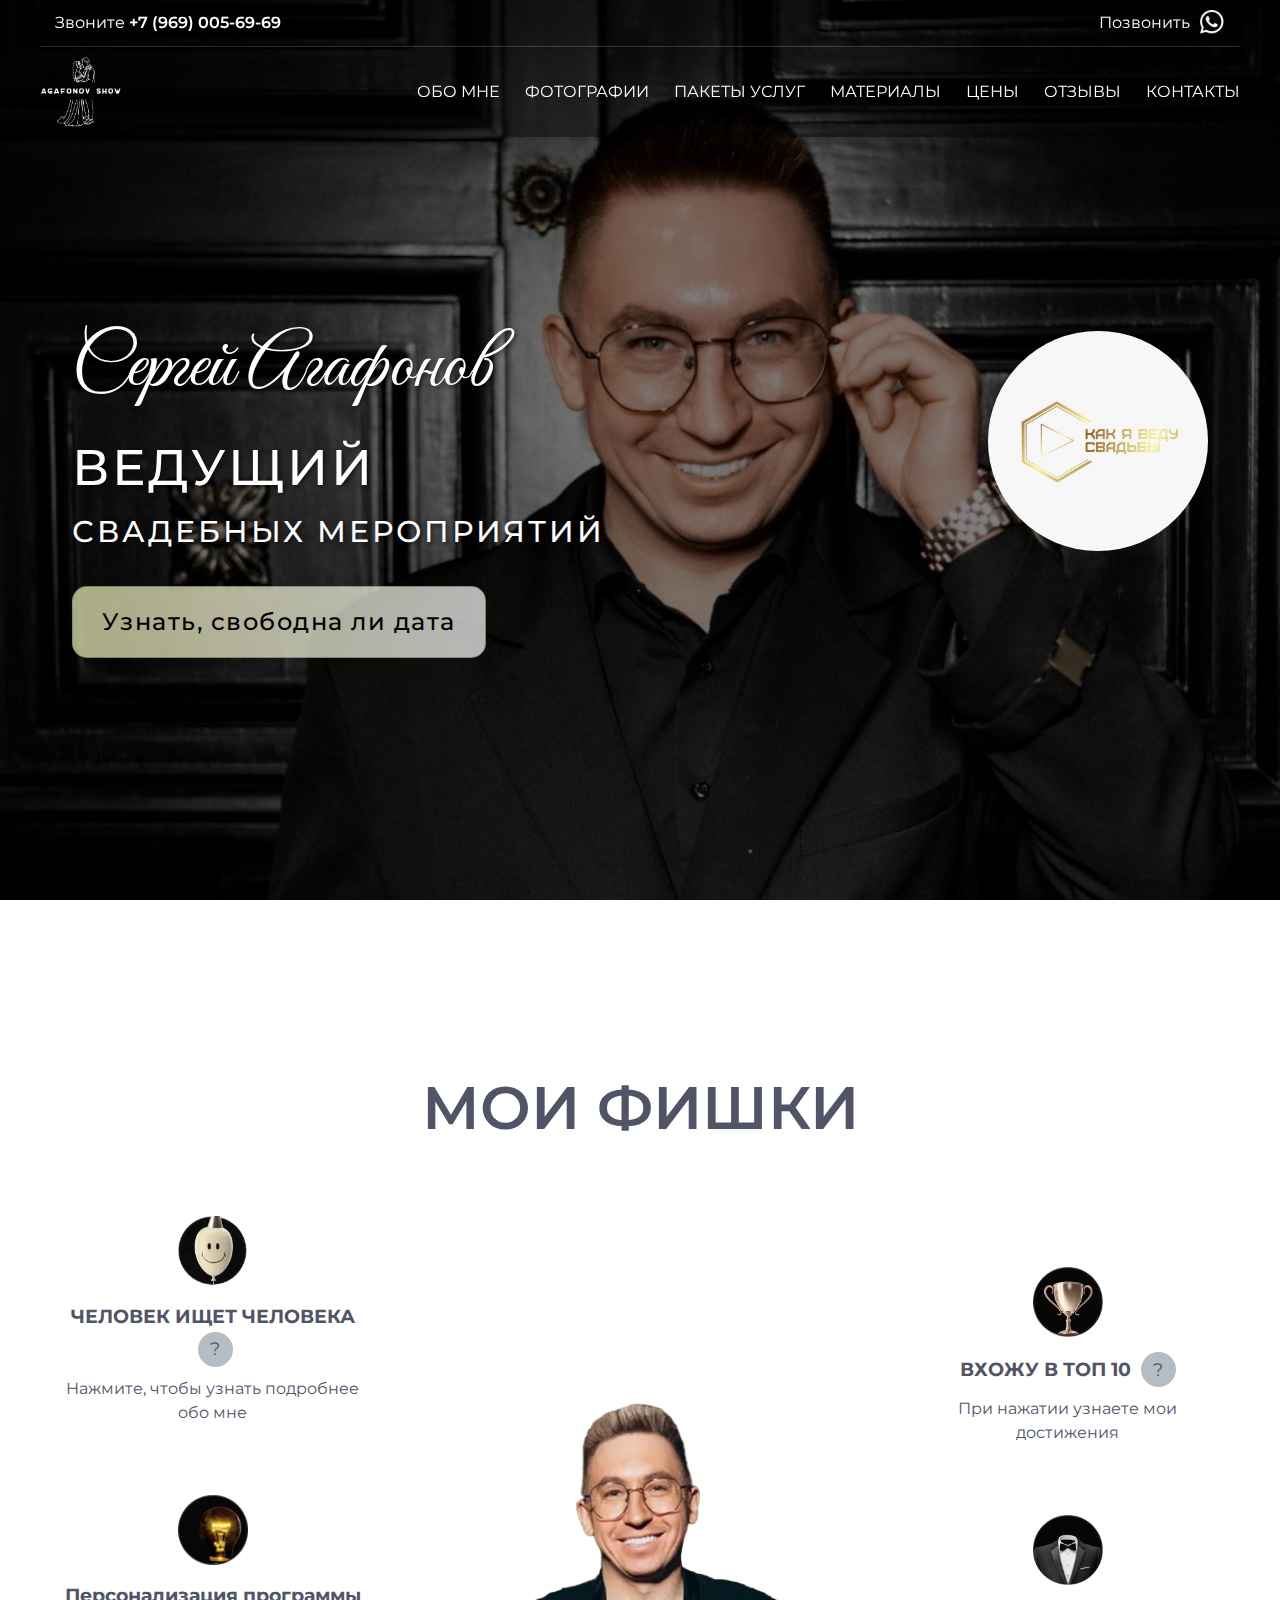
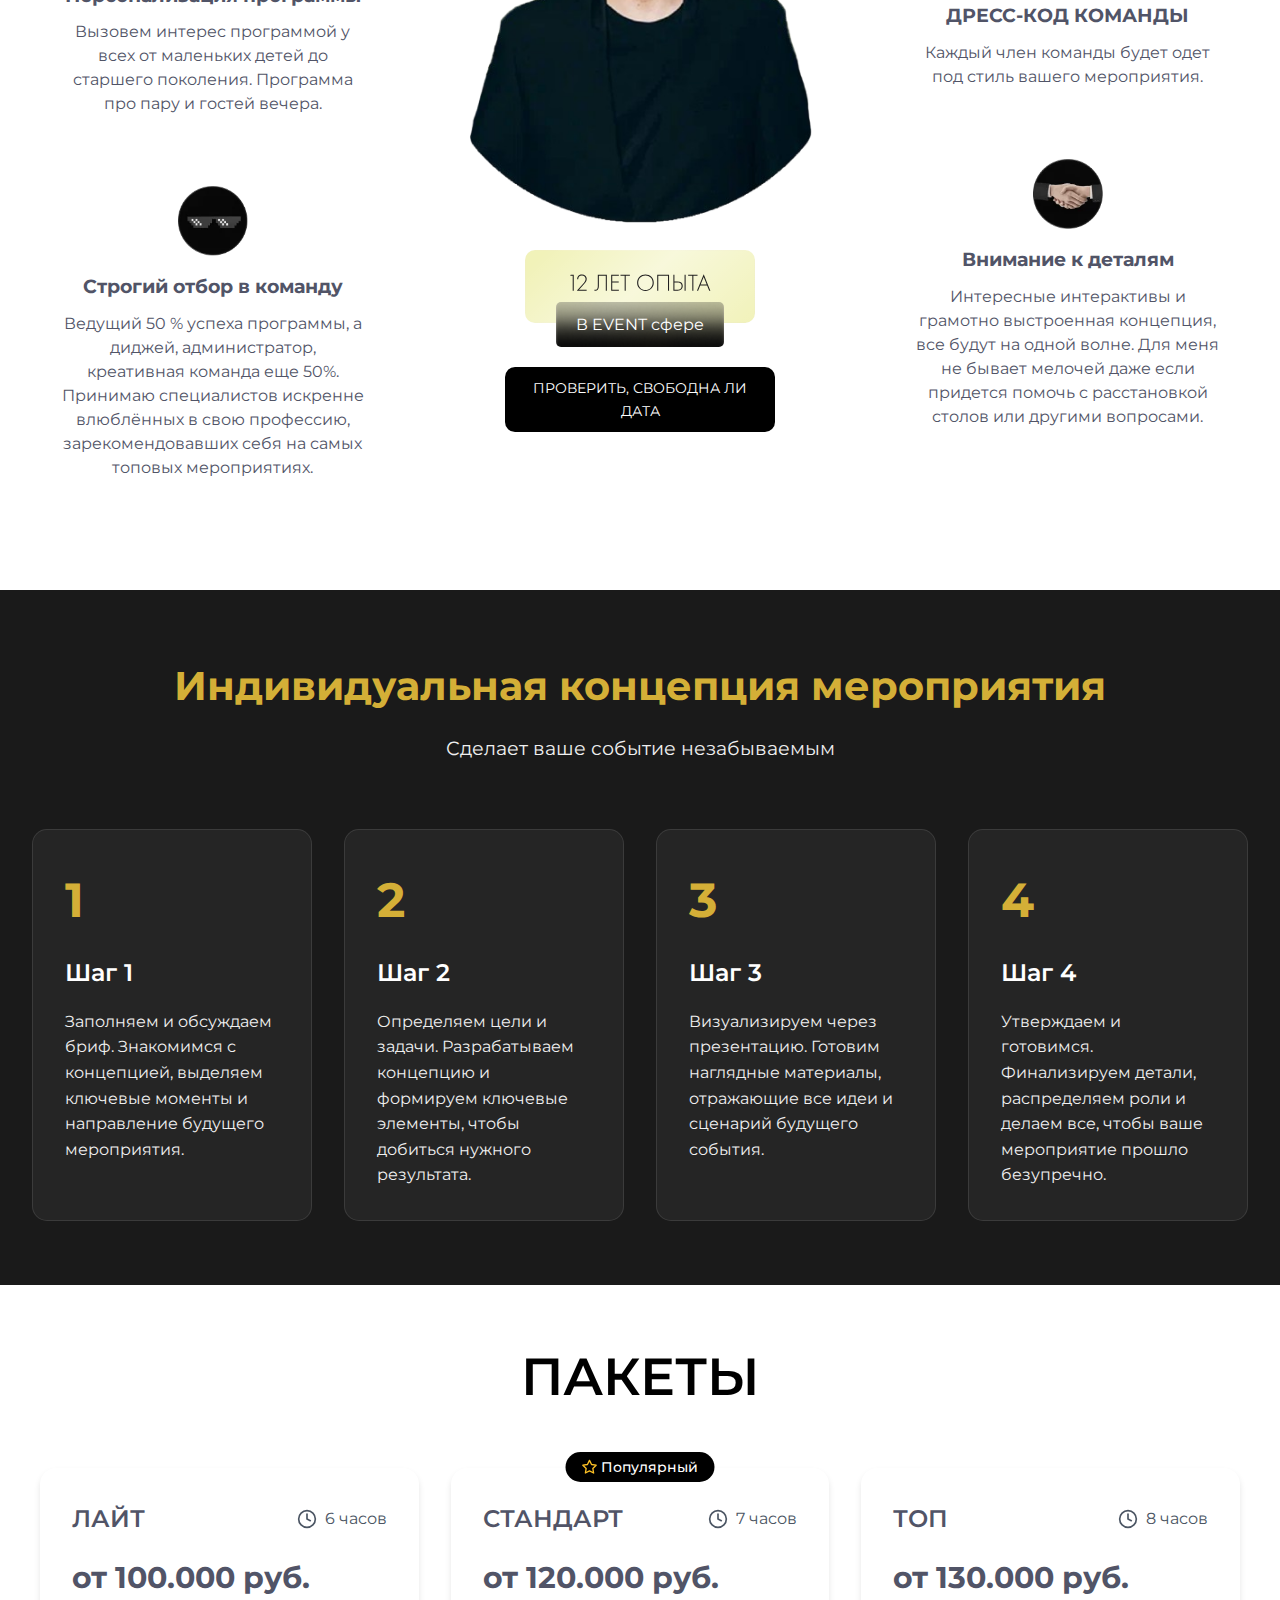
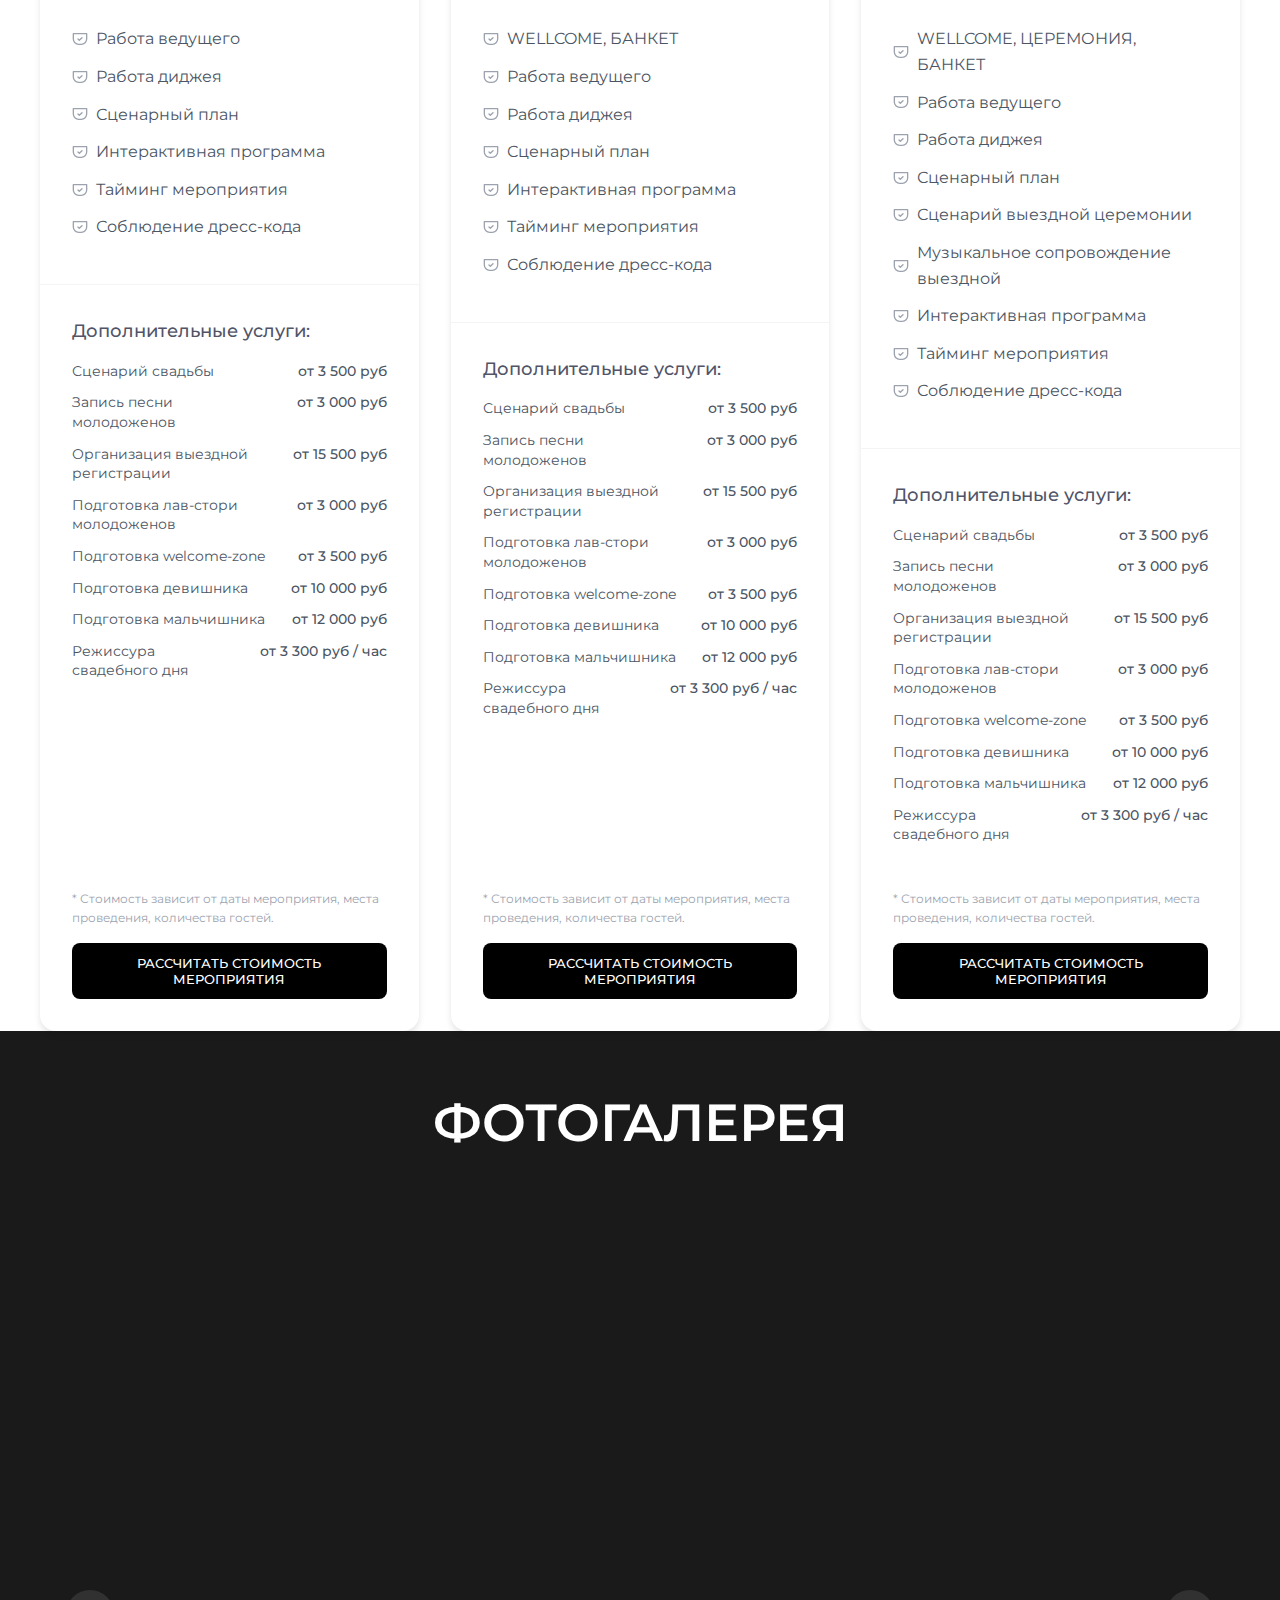
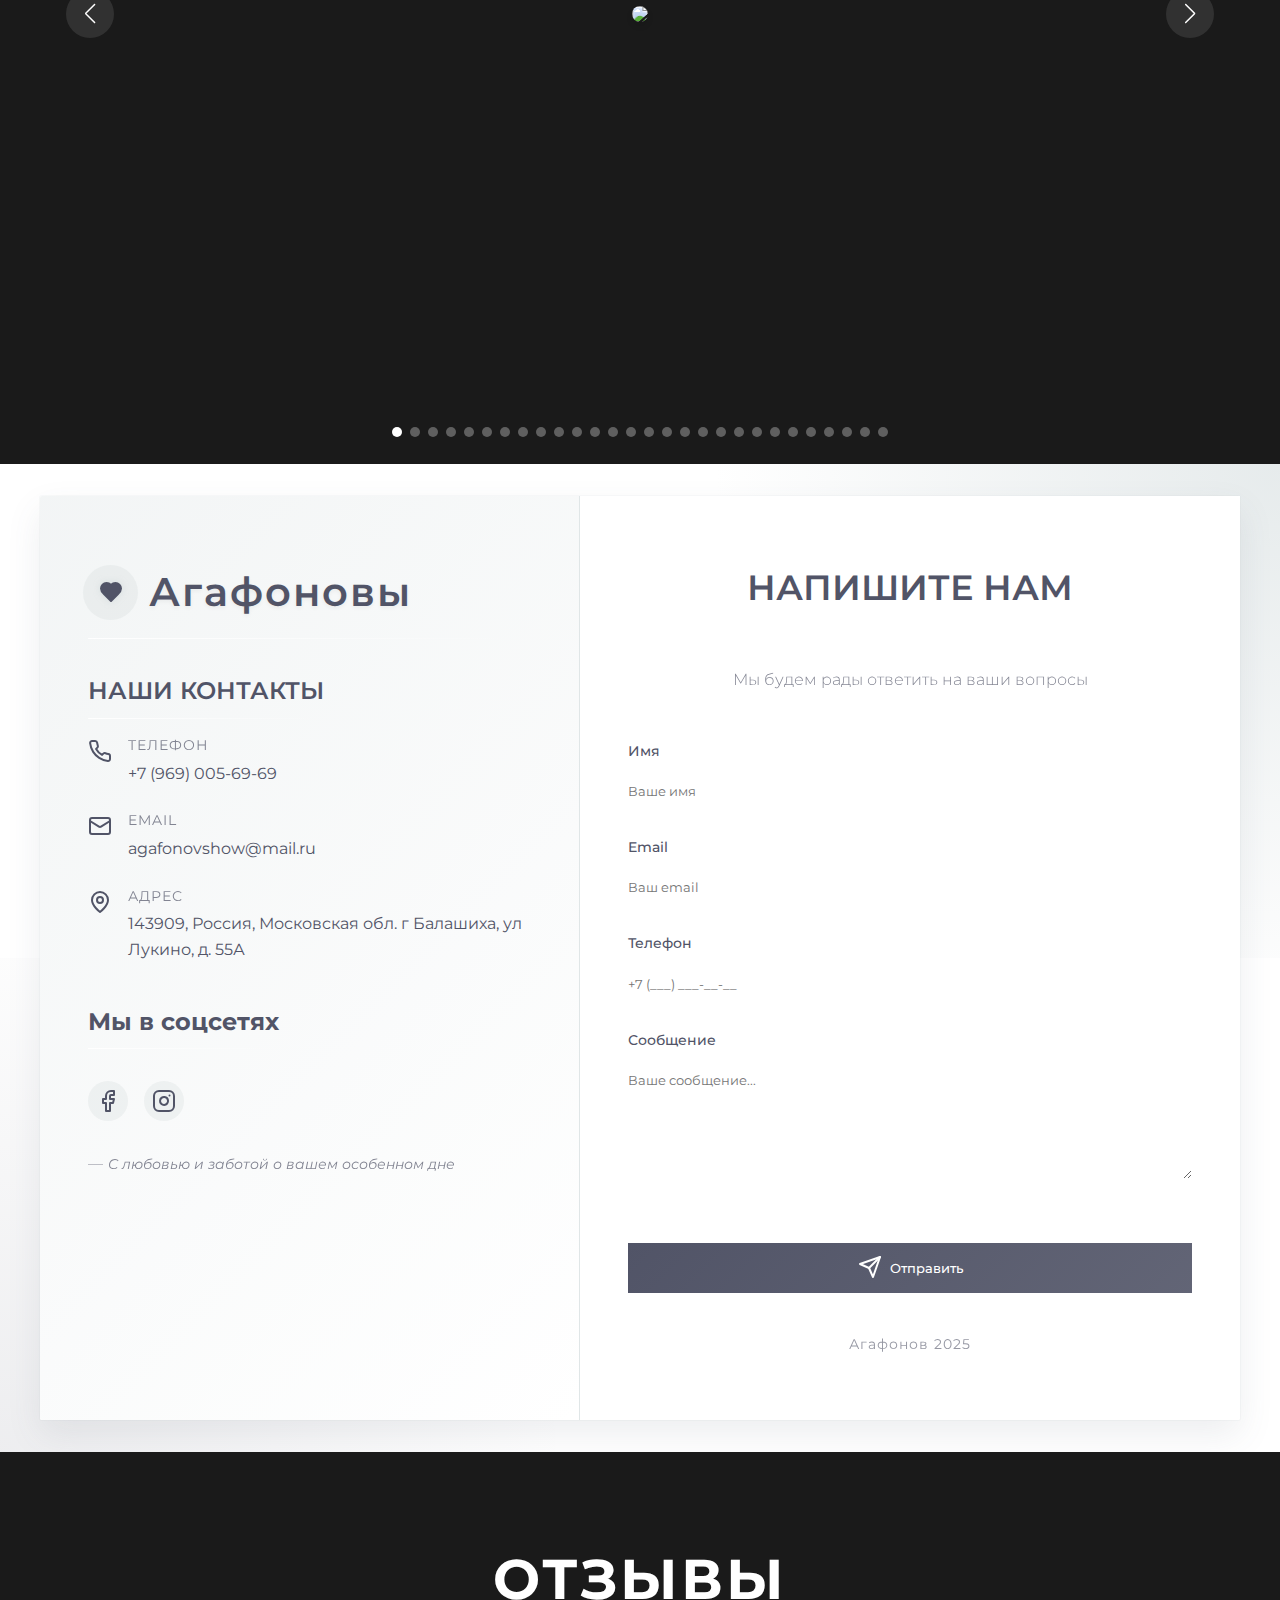
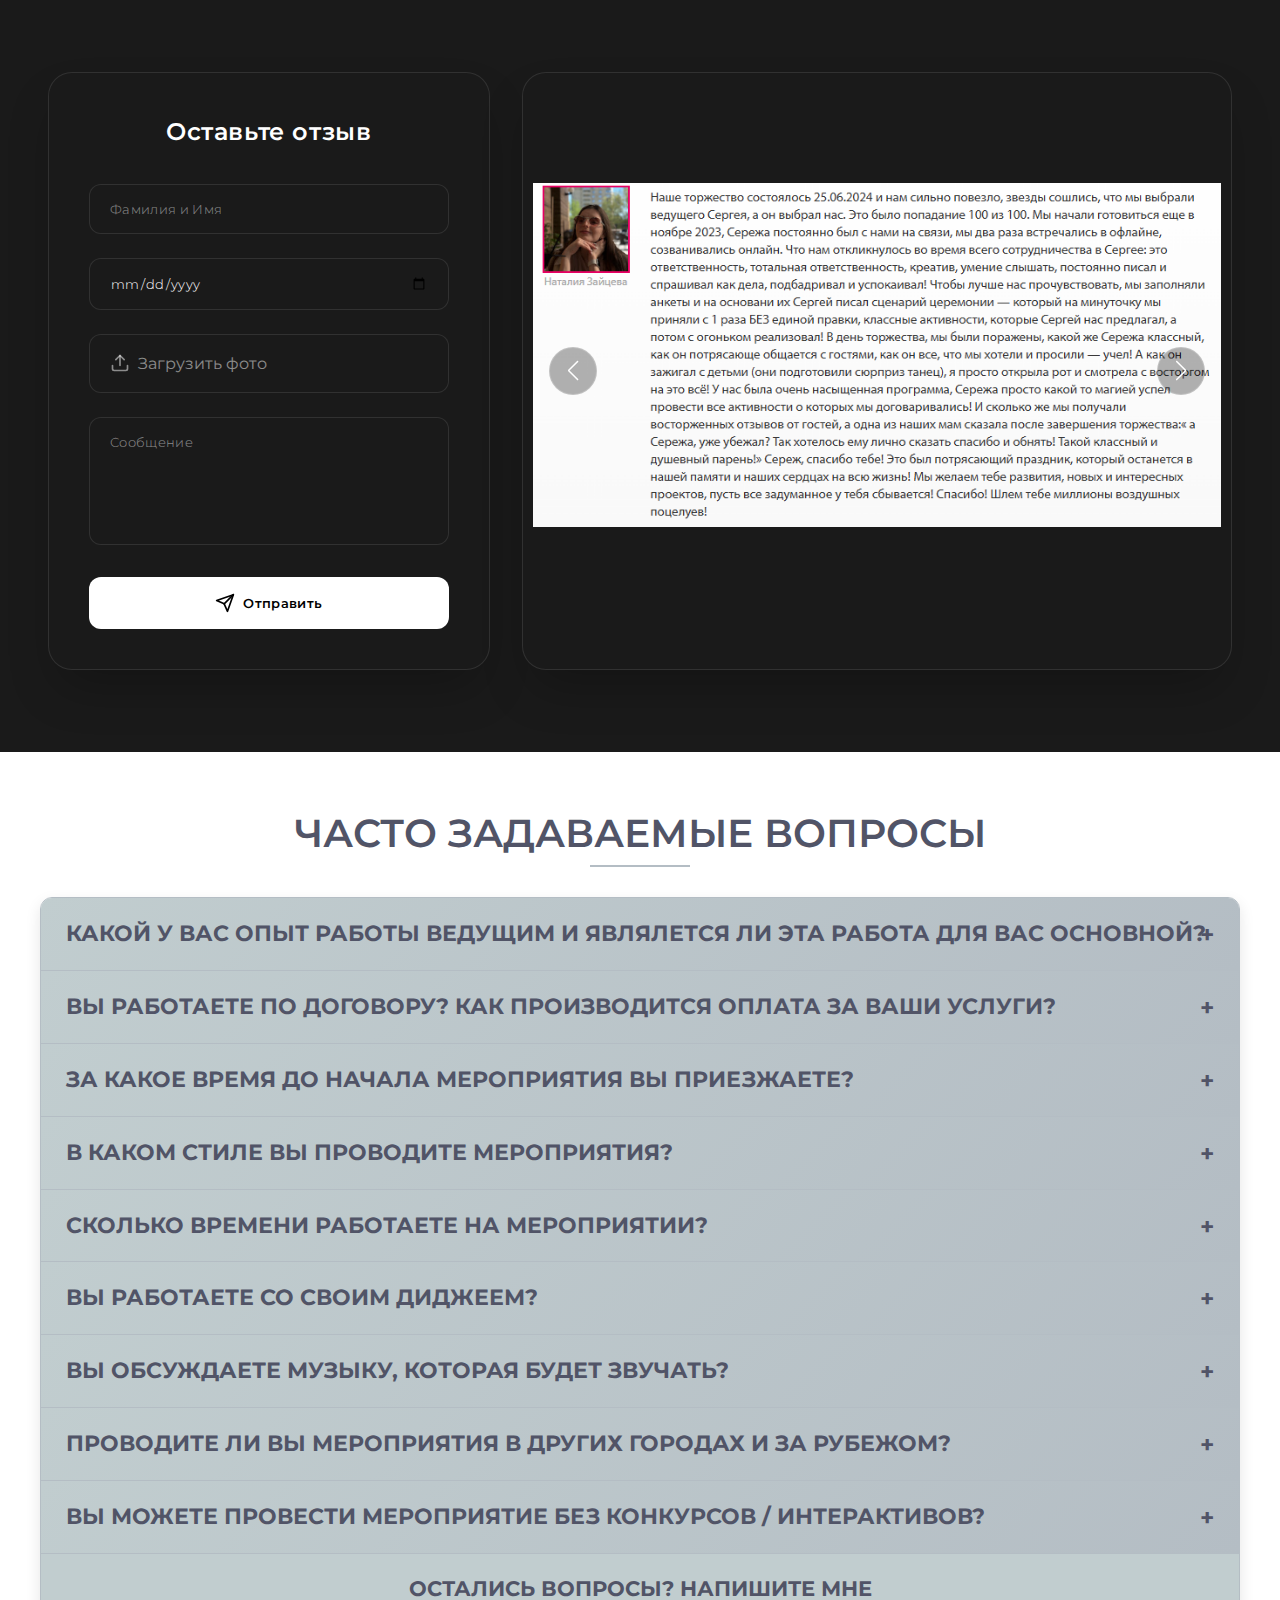
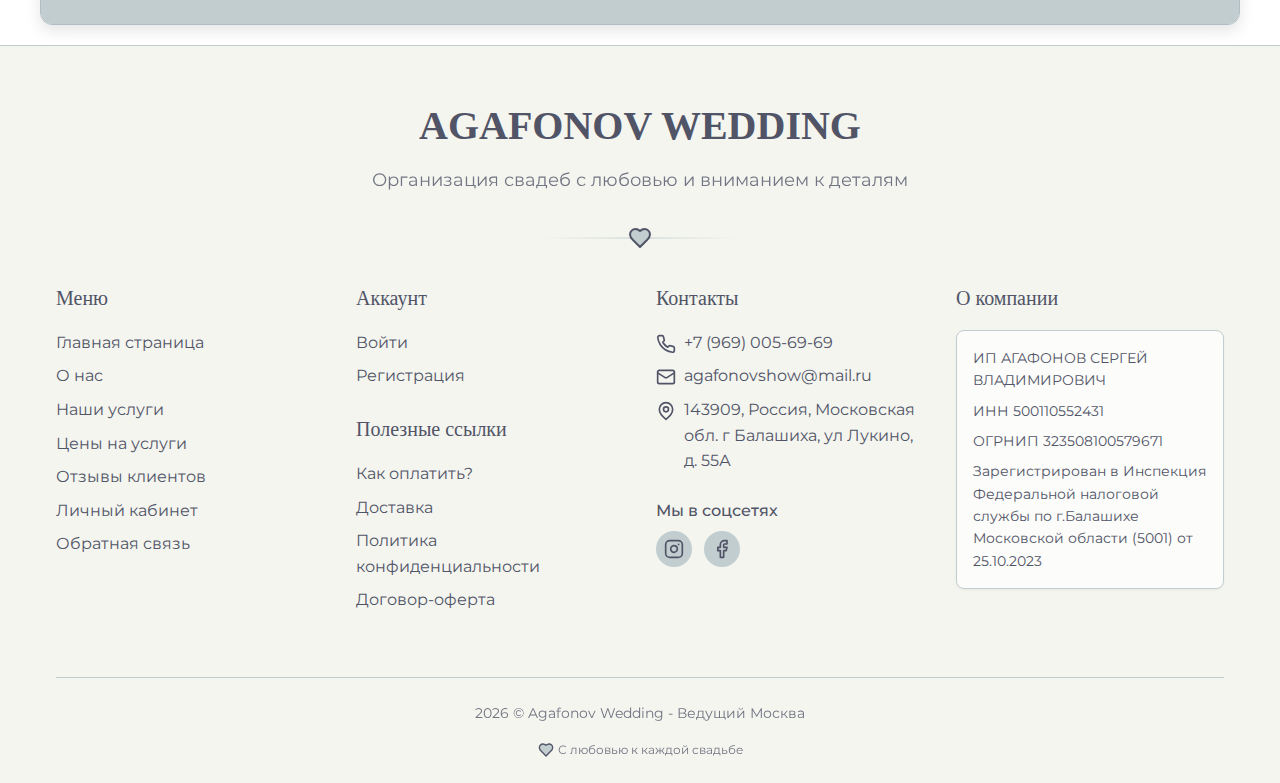
==== commit b8f485f6: "normalize slider" ====
--- a/index.html
+++ b/index.html
@@ -886,69 +886,69 @@
 
         <!-- Right Slider Section -->
         <div class="feedback__slider-wrapper">
-          <div class="feedback__swiper swiper">
-            <div class="swiper-wrapper">
-              <div class="swiper-slide">
-                <img src="assets/images/feedbacks/Screenshot_1.png" alt="Wedding Review 1" class="feedback__review-image">
-              </div>
-              <div class="swiper-slide">
-                <img src="assets/images/feedbacks/Screenshot_2.png" alt="Wedding Review 2" class="feedback__review-image">
-              </div>
-              <div class="swiper-slide">
-                <img src="assets/images/feedbacks/Screenshot_3.png" alt="Wedding Review 3" class="feedback__review-image">
-              </div>
-              <div class="swiper-slide">
-                <img src="assets/images/feedbacks/Screenshot_4.png" alt="Wedding Review 4" class="feedback__review-image">
-              </div>
-              <div class="swiper-slide">
-                <img src="assets/images/feedbacks/Screenshot_5.png" alt="Wedding Review 5" class="feedback__review-image">
-              </div>
-              <div class="swiper-slide">
-                <img src="assets/images/feedbacks/Screenshot_6.png" alt="Wedding Review 6" class="feedback__review-image">
-              </div>
-              <div class="swiper-slide">
-                <img src="assets/images/feedbacks/Screenshot_7.png" alt="Wedding Review 7" class="feedback__review-image">
-              </div>
-              <div class="swiper-slide">
-                <img src="assets/images/feedbacks/Screenshot_8.png" alt="Wedding Review 8" class="feedback__review-image">
-              </div>
-              <div class="swiper-slide">
-                <img src="assets/images/feedbacks/Screenshot_9.png" alt="Wedding Review 9" class="feedback__review-image">
-              </div>
-              <div class="swiper-slide">
-                <img src="assets/images/feedbacks/Screenshot_10.png" alt="Wedding Review 10" class="feedback__review-image">
-              </div>
-              <div class="swiper-slide">
-                <img src="assets/images/feedbacks/Screenshot_11.png" alt="Wedding Review 11" class="feedback__review-image">
-              </div>
-              <div class="swiper-slide">
-                <img src="assets/images/feedbacks/Screenshot_12.png" alt="Wedding Review 12" class="feedback__review-image">
-              </div>
-              <div class="swiper-slide">
-                <img src="assets/images/feedbacks/Screenshot_13.png" alt="Wedding Review 13" class="feedback__review-image">
-              </div>
-              <div class="swiper-slide">
-                <img src="assets/images/feedbacks/Screenshot_14.png" alt="Wedding Review 14" class="feedback__review-image">
-              </div>
-              <div class="swiper-slide">
-                <img src="assets/images/feedbacks/Screenshot_15.png" alt="Wedding Review 15" class="feedback__review-image">
-              </div>
-              <div class="swiper-slide">
-                <img src="assets/images/feedbacks/Screenshot_16.png" alt="Wedding Review 16" class="feedback__review-image">
-              </div>
-              <div class="swiper-slide">
-                <img src="assets/images/feedbacks/Screenshot_17.png" alt="Wedding Review 17" class="feedback__review-image">
-              </div>
-              <div class="swiper-slide">
-                <img src="assets/images/feedbacks/Screenshot_18.png" alt="Wedding Review 18" class="feedback__review-image">
-              </div>
-              <div class="swiper-slide">
-                <img src="assets/images/feedbacks/Screenshot_19.png" alt="Wedding Review 19" class="feedback__review-image">
-              </div>
-            </div>
-            <div class="swiper-pagination"></div>
-            <div class="swiper-button-prev"></div>
-            <div class="swiper-button-next"></div>
+          <div class="reviews-swiper swiper">
+            <div class="reviews-swiper__wrapper swiper-wrapper">
+              <div class="reviews-swiper__slide swiper-slide">
+                <img src="assets/images/feedbacks/Screenshot_1.png" alt="Wedding Review 1" class="reviews-swiper__image">
+              </div>
+              <div class="reviews-swiper__slide swiper-slide">
+                <img src="assets/images/feedbacks/Screenshot_2.png" alt="Wedding Review 2" class="reviews-swiper__image">
+              </div>
+              <div class="reviews-swiper__slide swiper-slide">
+                <img src="assets/images/feedbacks/Screenshot_3.png" alt="Wedding Review 3" class="reviews-swiper__image">
+              </div>
+              <div class="reviews-swiper__slide swiper-slide">
+                <img src="assets/images/feedbacks/Screenshot_4.png" alt="Wedding Review 4" class="reviews-swiper__image">
+              </div>
+              <div class="reviews-swiper__slide swiper-slide">
+                <img src="assets/images/feedbacks/Screenshot_5.png" alt="Wedding Review 5" class="reviews-swiper__image">
+              </div>
+              <div class="reviews-swiper__slide swiper-slide">
+                <img src="assets/images/feedbacks/Screenshot_6.png" alt="Wedding Review 6" class="reviews-swiper__image">
+              </div>
+              <div class="reviews-swiper__slide swiper-slide">
+                <img src="assets/images/feedbacks/Screenshot_7.png" alt="Wedding Review 7" class="reviews-swiper__image">
+              </div>
+              <div class="reviews-swiper__slide swiper-slide">
+                <img src="assets/images/feedbacks/Screenshot_8.png" alt="Wedding Review 8" class="reviews-swiper__image">
+              </div>
+              <div class="reviews-swiper__slide swiper-slide">
+                <img src="assets/images/feedbacks/Screenshot_9.png" alt="Wedding Review 9" class="reviews-swiper__image">
+              </div>
+              <div class="reviews-swiper__slide swiper-slide">
+                <img src="assets/images/feedbacks/Screenshot_10.png" alt="Wedding Review 10" class="reviews-swiper__image">
+              </div>
+              <div class="reviews-swiper__slide swiper-slide">
+                <img src="assets/images/feedbacks/Screenshot_11.png" alt="Wedding Review 11" class="reviews-swiper__image">
+              </div>
+              <div class="reviews-swiper__slide swiper-slide">
+                <img src="assets/images/feedbacks/Screenshot_12.png" alt="Wedding Review 12" class="reviews-swiper__image">
+              </div>
+              <div class="reviews-swiper__slide swiper-slide">
+                <img src="assets/images/feedbacks/Screenshot_13.png" alt="Wedding Review 13" class="reviews-swiper__image">
+              </div>
+              <div class="reviews-swiper__slide swiper-slide">
+                <img src="assets/images/feedbacks/Screenshot_14.png" alt="Wedding Review 14" class="reviews-swiper__image">
+              </div>
+              <div class="reviews-swiper__slide swiper-slide">
+                <img src="assets/images/feedbacks/Screenshot_15.png" alt="Wedding Review 15" class="reviews-swiper__image">
+              </div>
+              <div class="reviews-swiper__slide swiper-slide">
+                <img src="assets/images/feedbacks/Screenshot_16.png" alt="Wedding Review 16" class="reviews-swiper__image">
+              </div>
+              <div class="reviews-swiper__slide swiper-slide">
+                <img src="assets/images/feedbacks/Screenshot_17.png" alt="Wedding Review 17" class="reviews-swiper__image">
+              </div>
+              <div class="reviews-swiper__slide swiper-slide">
+                <img src="assets/images/feedbacks/Screenshot_18.png" alt="Wedding Review 18" class="reviews-swiper__image">
+              </div>
+              <div class="reviews-swiper__slide swiper-slide">
+                <img src="assets/images/feedbacks/Screenshot_19.png" alt="Wedding Review 19" class="reviews-swiper__image">
+              </div>
+            </div>
+            <div class="reviews-swiper__pagination swiper-pagination"></div>
+            <div class="reviews-swiper__button-prev swiper-button-prev"></div>
+            <div class="reviews-swiper__button-next swiper-button-next"></div>
           </div>
         </div>
       </div>
--- a/css/feedback.css
+++ b/css/feedback.css
@@ -164,27 +164,27 @@
     box-sizing: border-box;
 }
 
-.feedback__review-image {
-    width: 100%;
-    height: 500px;
-    object-fit: contain;
-    background-color: #1a1a1a;
-}
-
-/* Swiper custom styles */
-.swiper {
+.reviews-swiper {
     width: 100%;
     height: 100%;
     position: relative;
     margin-bottom: 2rem;
 }
 
-.swiper-wrapper {
+.reviews-swiper__wrapper {
     margin-bottom: 2rem;
 }
 
-.swiper-button-next,
-.swiper-button-prev {
+.reviews-swiper__image {
+    width: 100%;
+    height: 500px;
+    object-fit: contain;
+    background-color: #1a1a1a;
+}
+
+/* Reviews Swiper Navigation */
+.reviews-swiper__button-next,
+.reviews-swiper__button-prev {
     position: absolute;
     top: 50% !important;
     transform: translateY(-50%) !important;
@@ -199,28 +199,29 @@
     transition: all 0.3s ease;
 }
 
-.swiper-button-next {
+.reviews-swiper__button-next {
     right: 1rem !important;
 }
 
-.swiper-button-prev {
+.reviews-swiper__button-prev {
     left: 1rem !important;
 }
 
-.swiper-button-next:hover,
-.swiper-button-prev:hover {
+.reviews-swiper__button-next:hover,
+.reviews-swiper__button-prev:hover {
     background-color: rgba(0, 0, 0, 0.5);
     border-color: white;
 }
 
-.swiper-button-next:after,
-.swiper-button-prev:after {
+.reviews-swiper__button-next:after,
+.reviews-swiper__button-prev:after {
     font-size: 1.25rem !important;
     font-weight: bold;
     color: white;
 }
 
-.swiper-pagination {
+/* Reviews Swiper Pagination */
+.reviews-swiper__pagination {
     position: relative !important;
     bottom: 0 !important;
     left: 0;
@@ -229,7 +230,7 @@
     margin-top: 1rem;
 }
 
-.swiper-pagination-bullet {
+.reviews-swiper__pagination .swiper-pagination-bullet {
     width: 8px;
     height: 8px;
     background-color: white !important;
@@ -238,7 +239,7 @@
     transition: all 0.3s ease;
 }
 
-.swiper-pagination-bullet-active {
+.reviews-swiper__pagination .swiper-pagination-bullet-active {
     opacity: 1;
     width: 20px;
     border-radius: 4px;
@@ -260,8 +261,8 @@
 }
 
 @media (max-width: 768px) {
-    .swiper-button-next,
-    .swiper-button-prev {
+    .reviews-swiper__button-next,
+    .reviews-swiper__button-prev {
         width: 2rem !important;
         height: 2rem !important;
     }
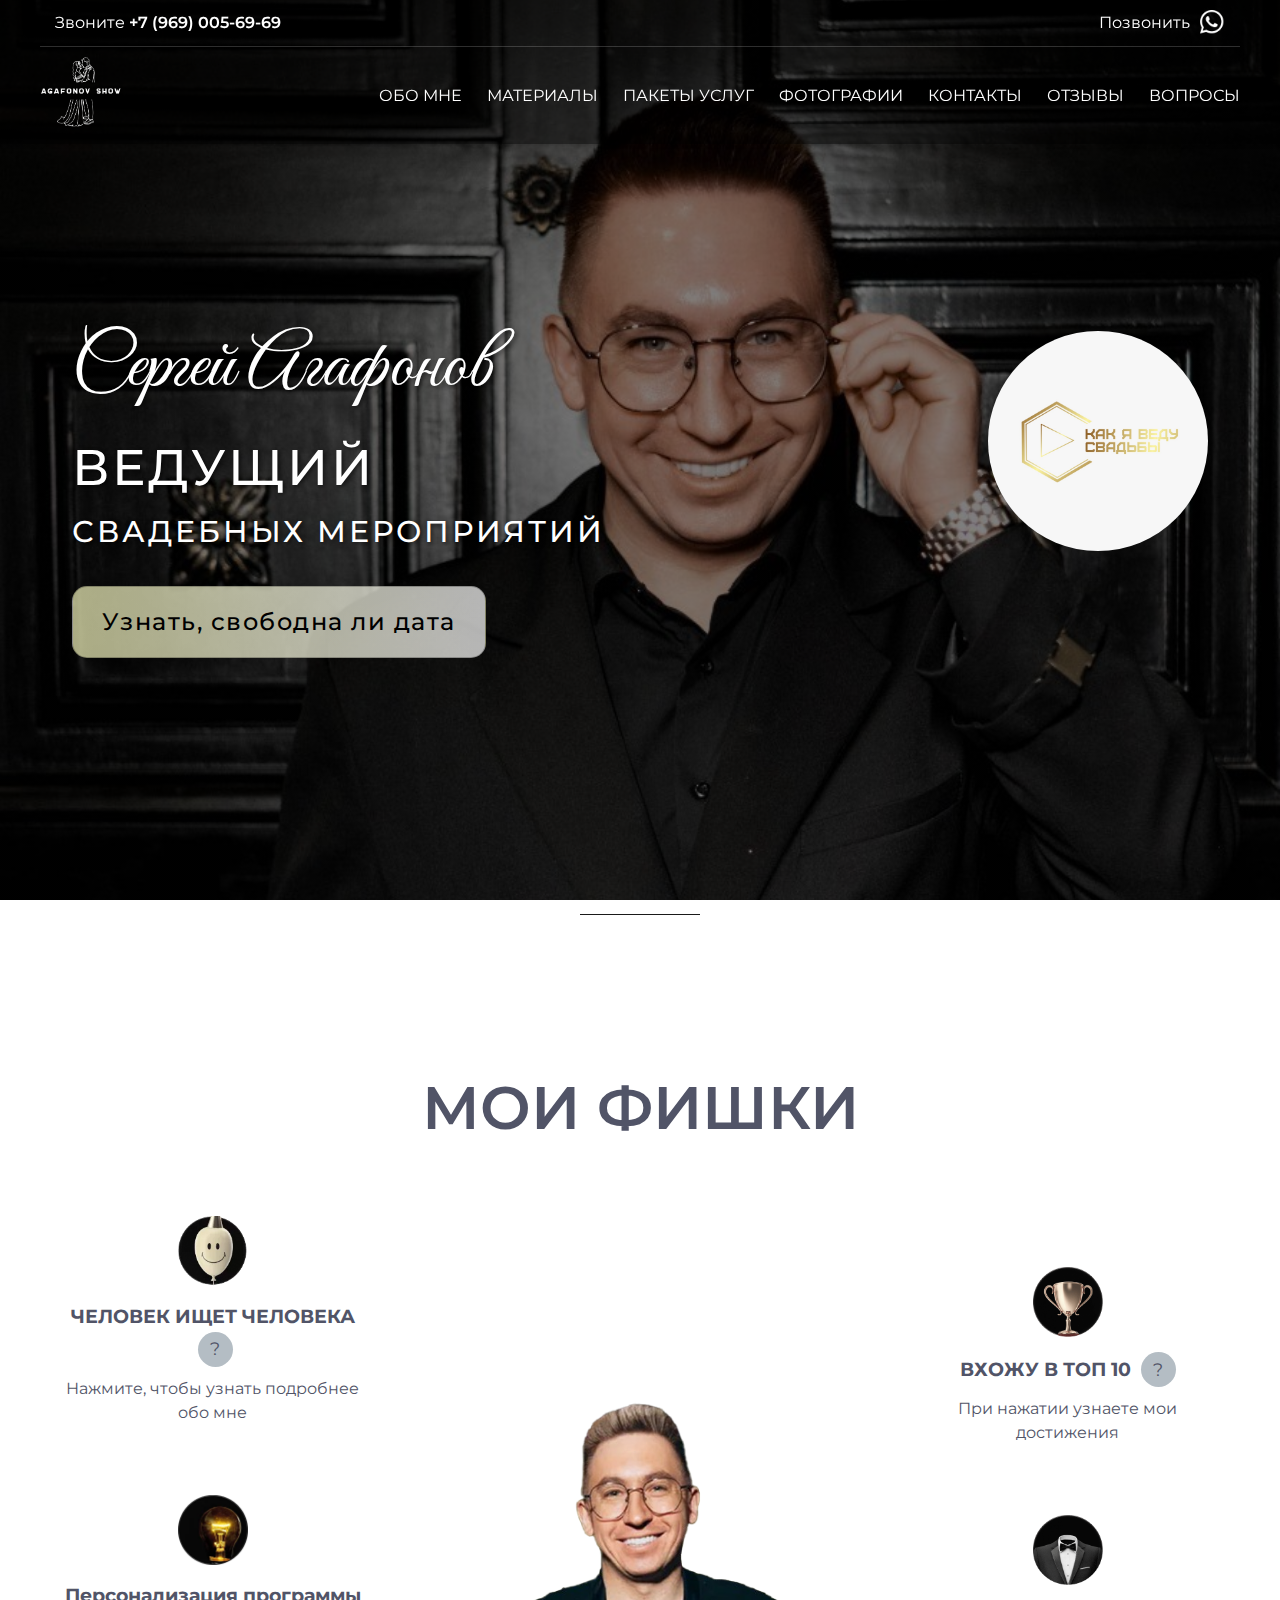
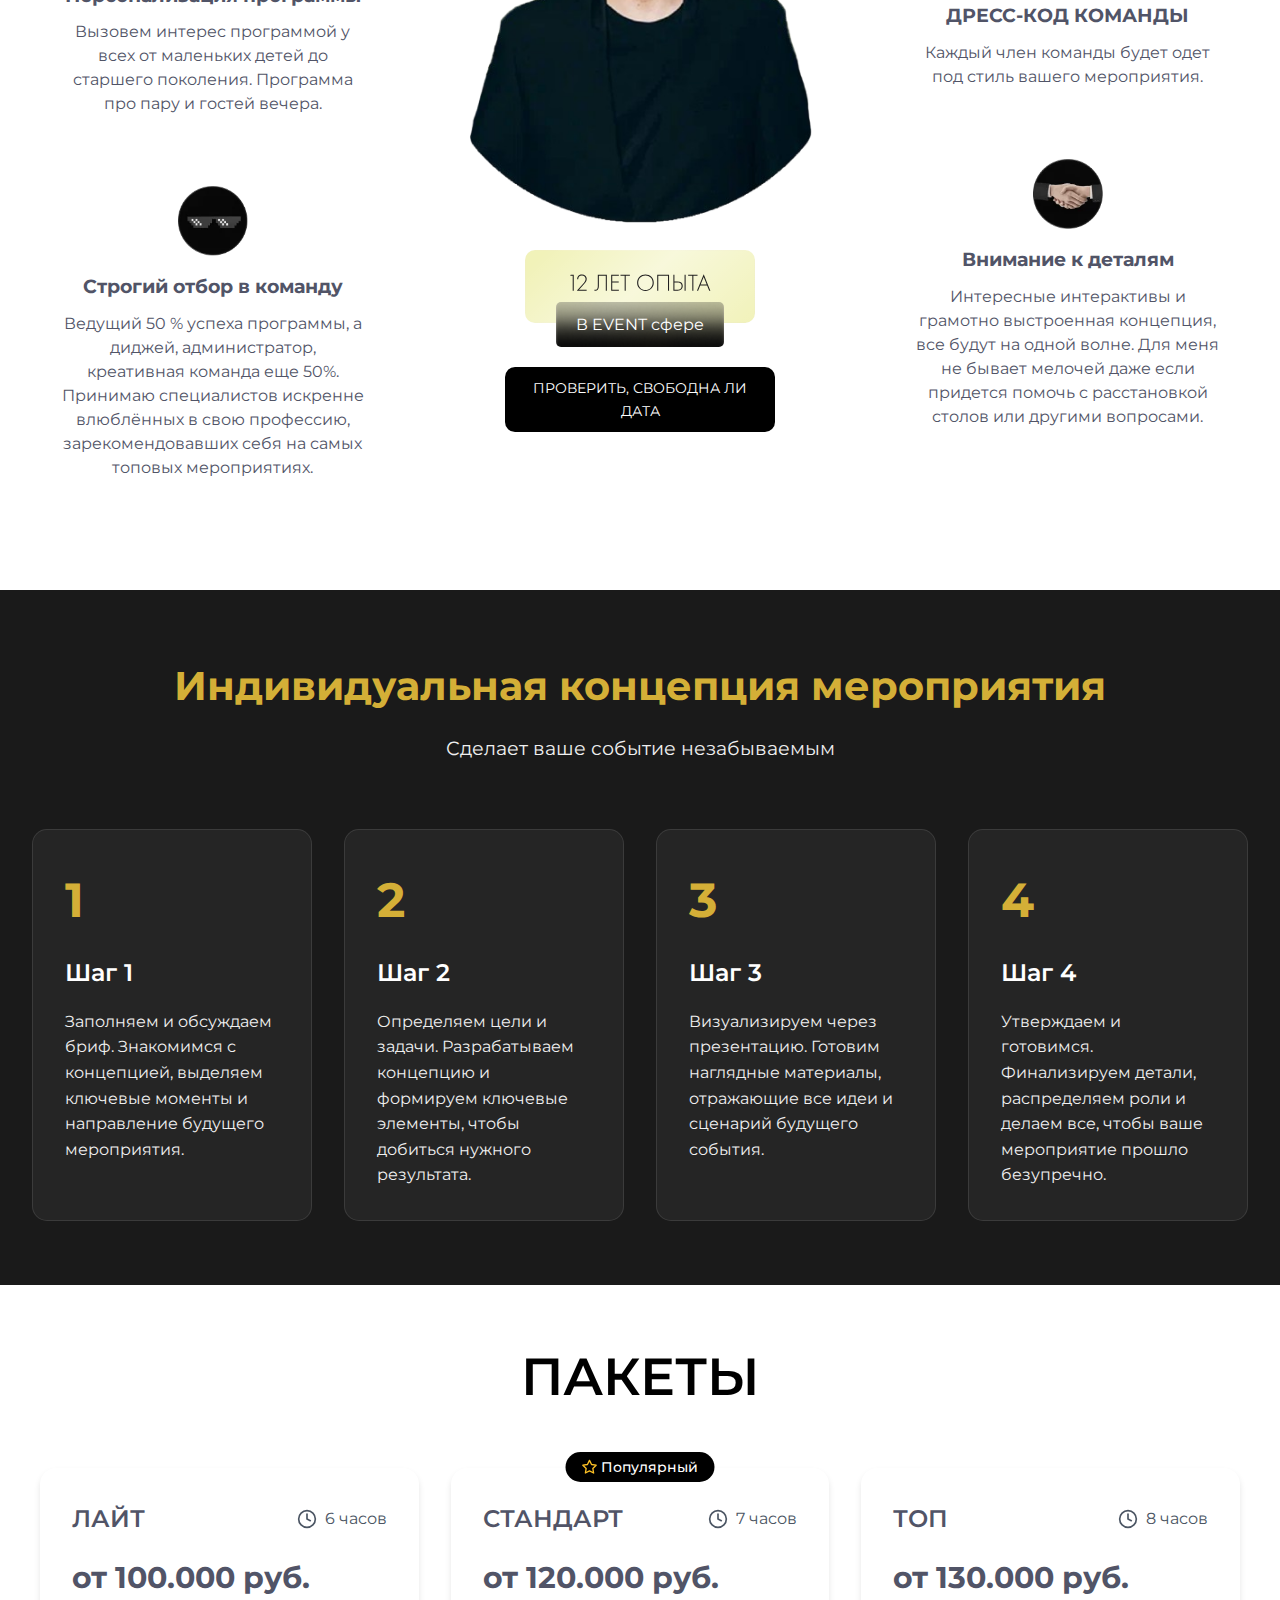
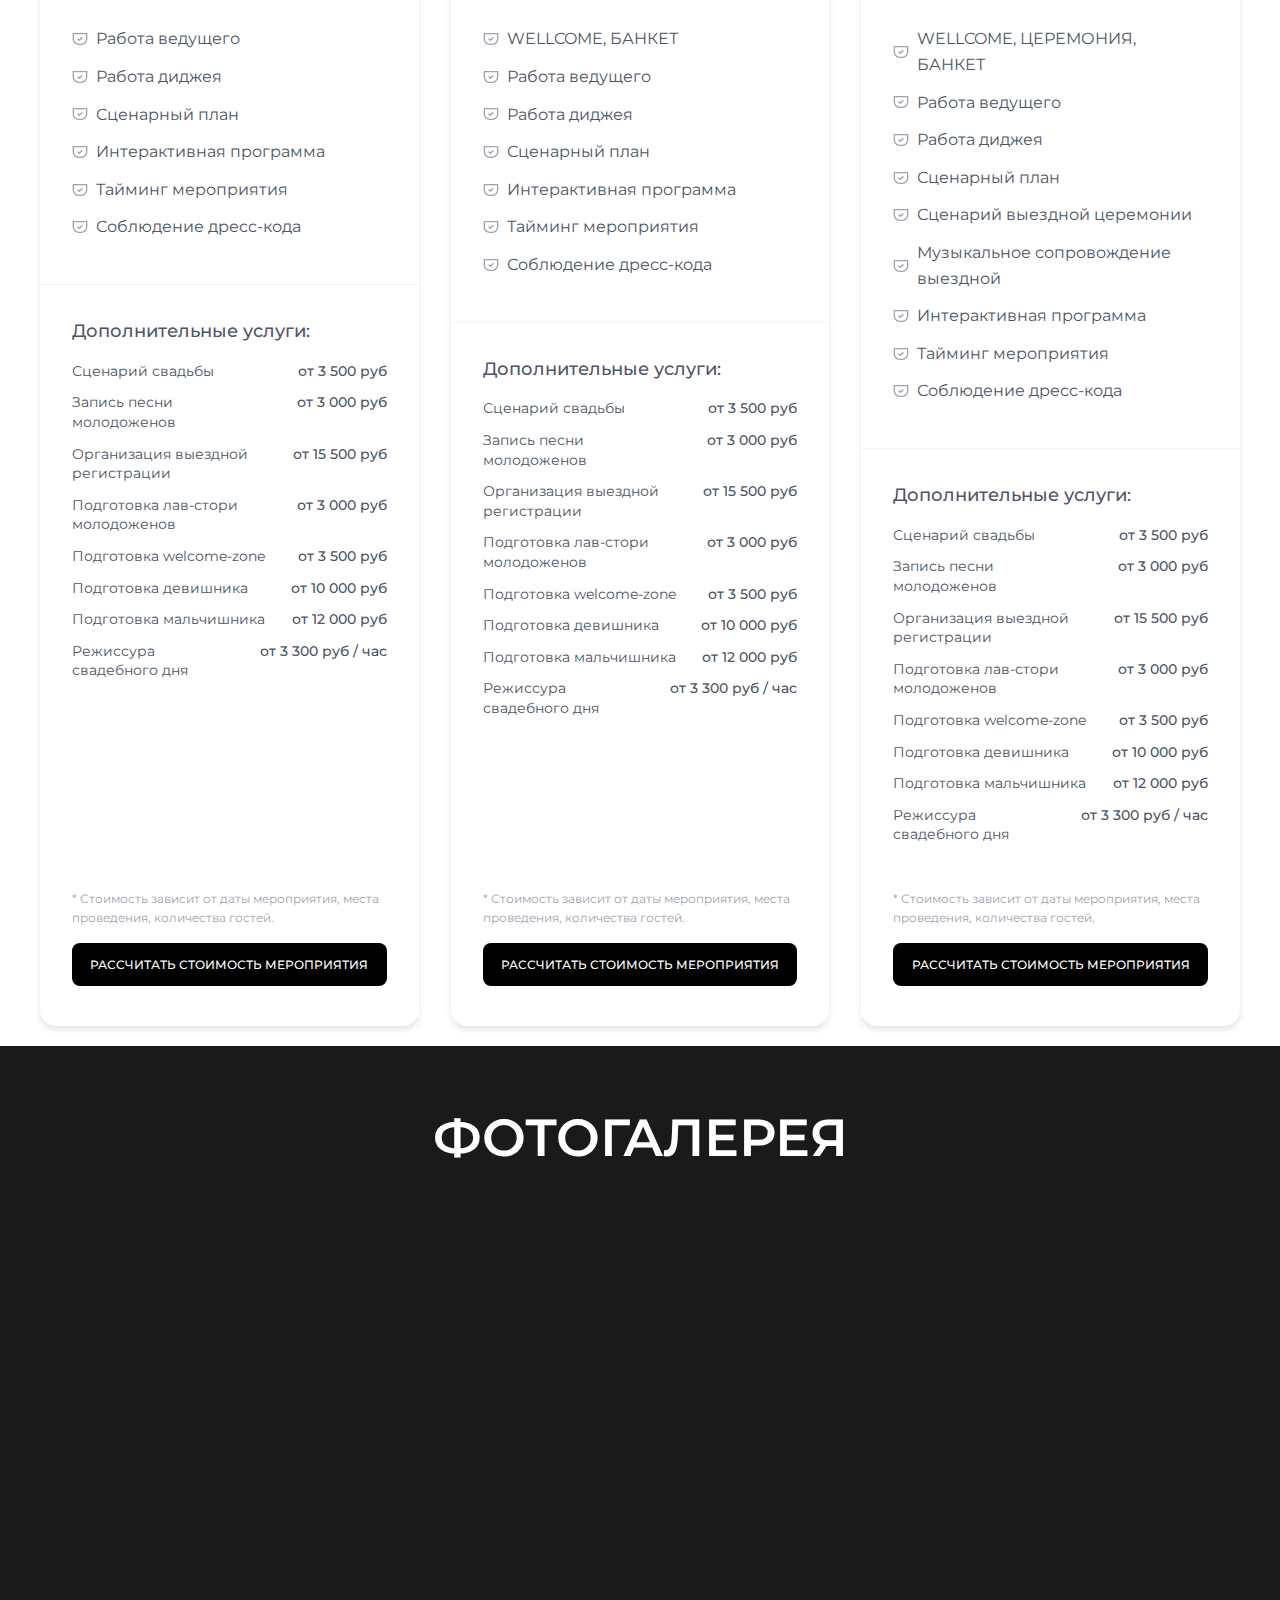
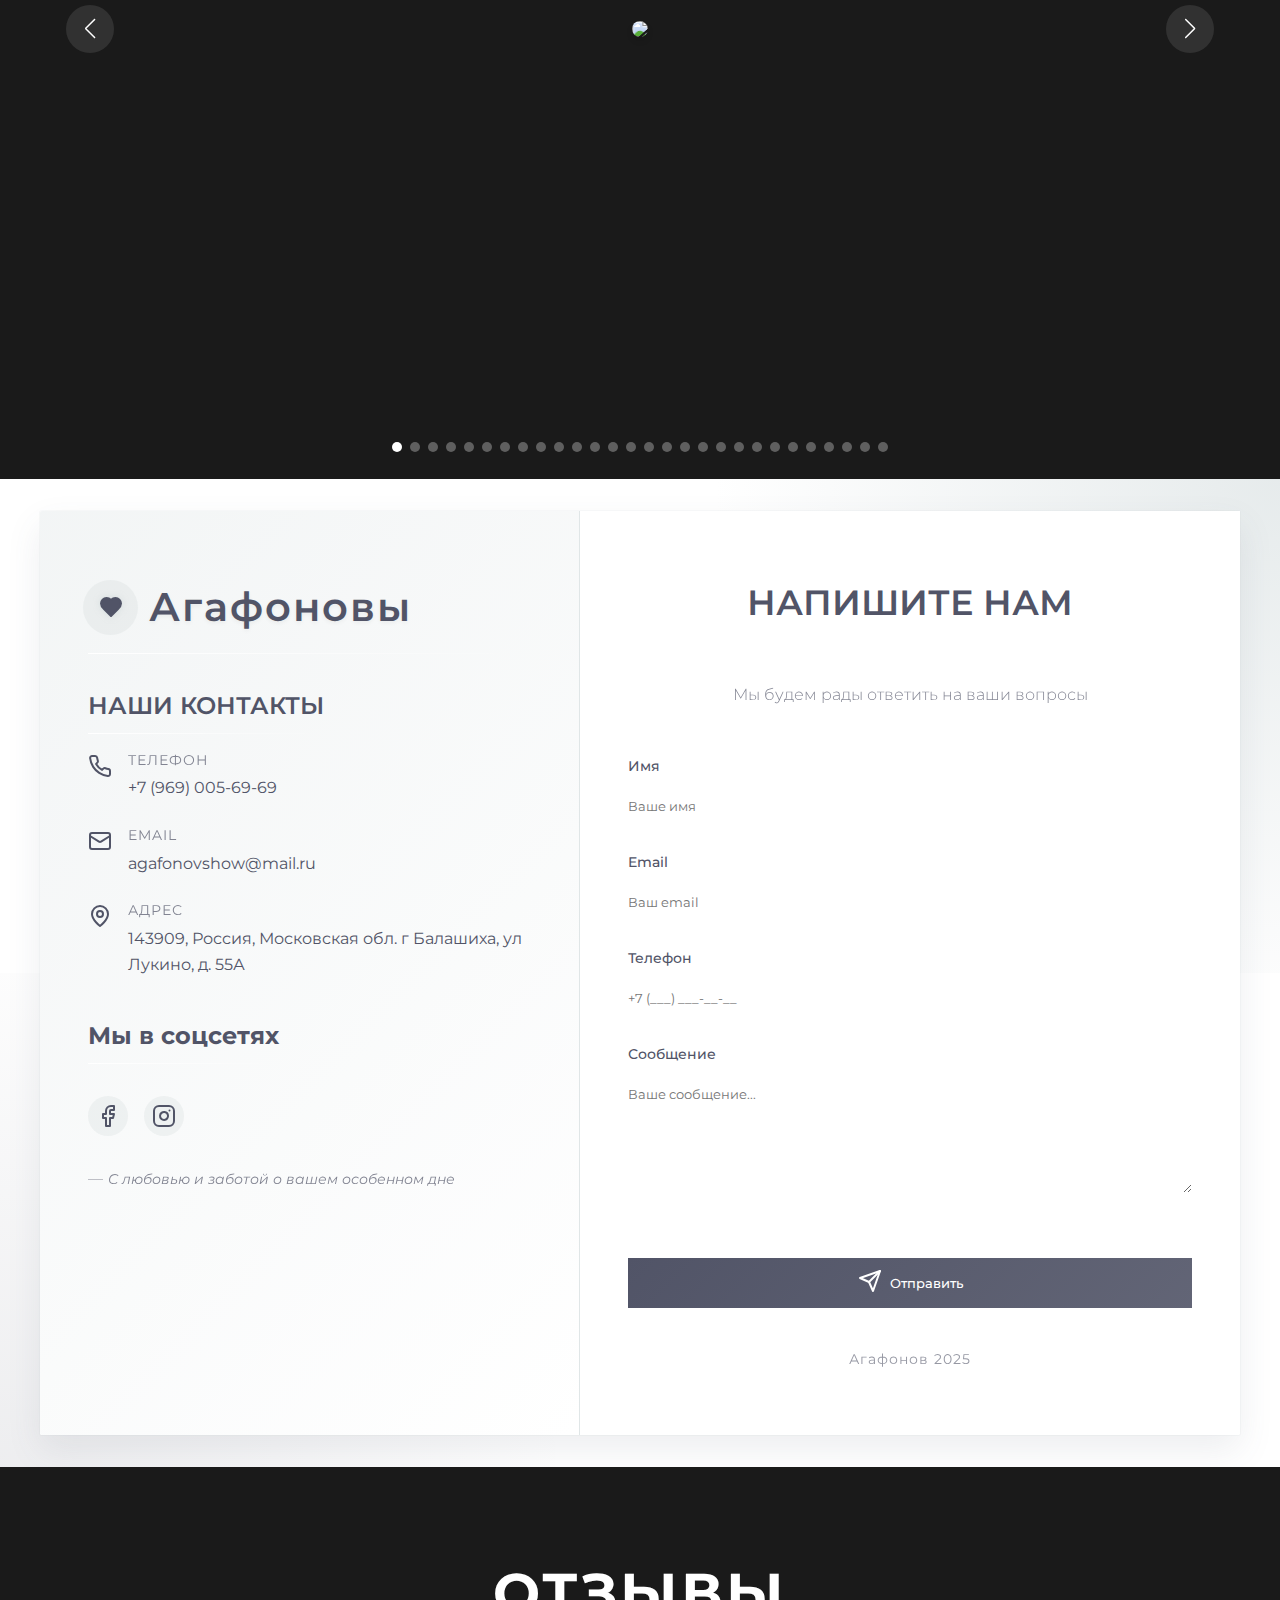
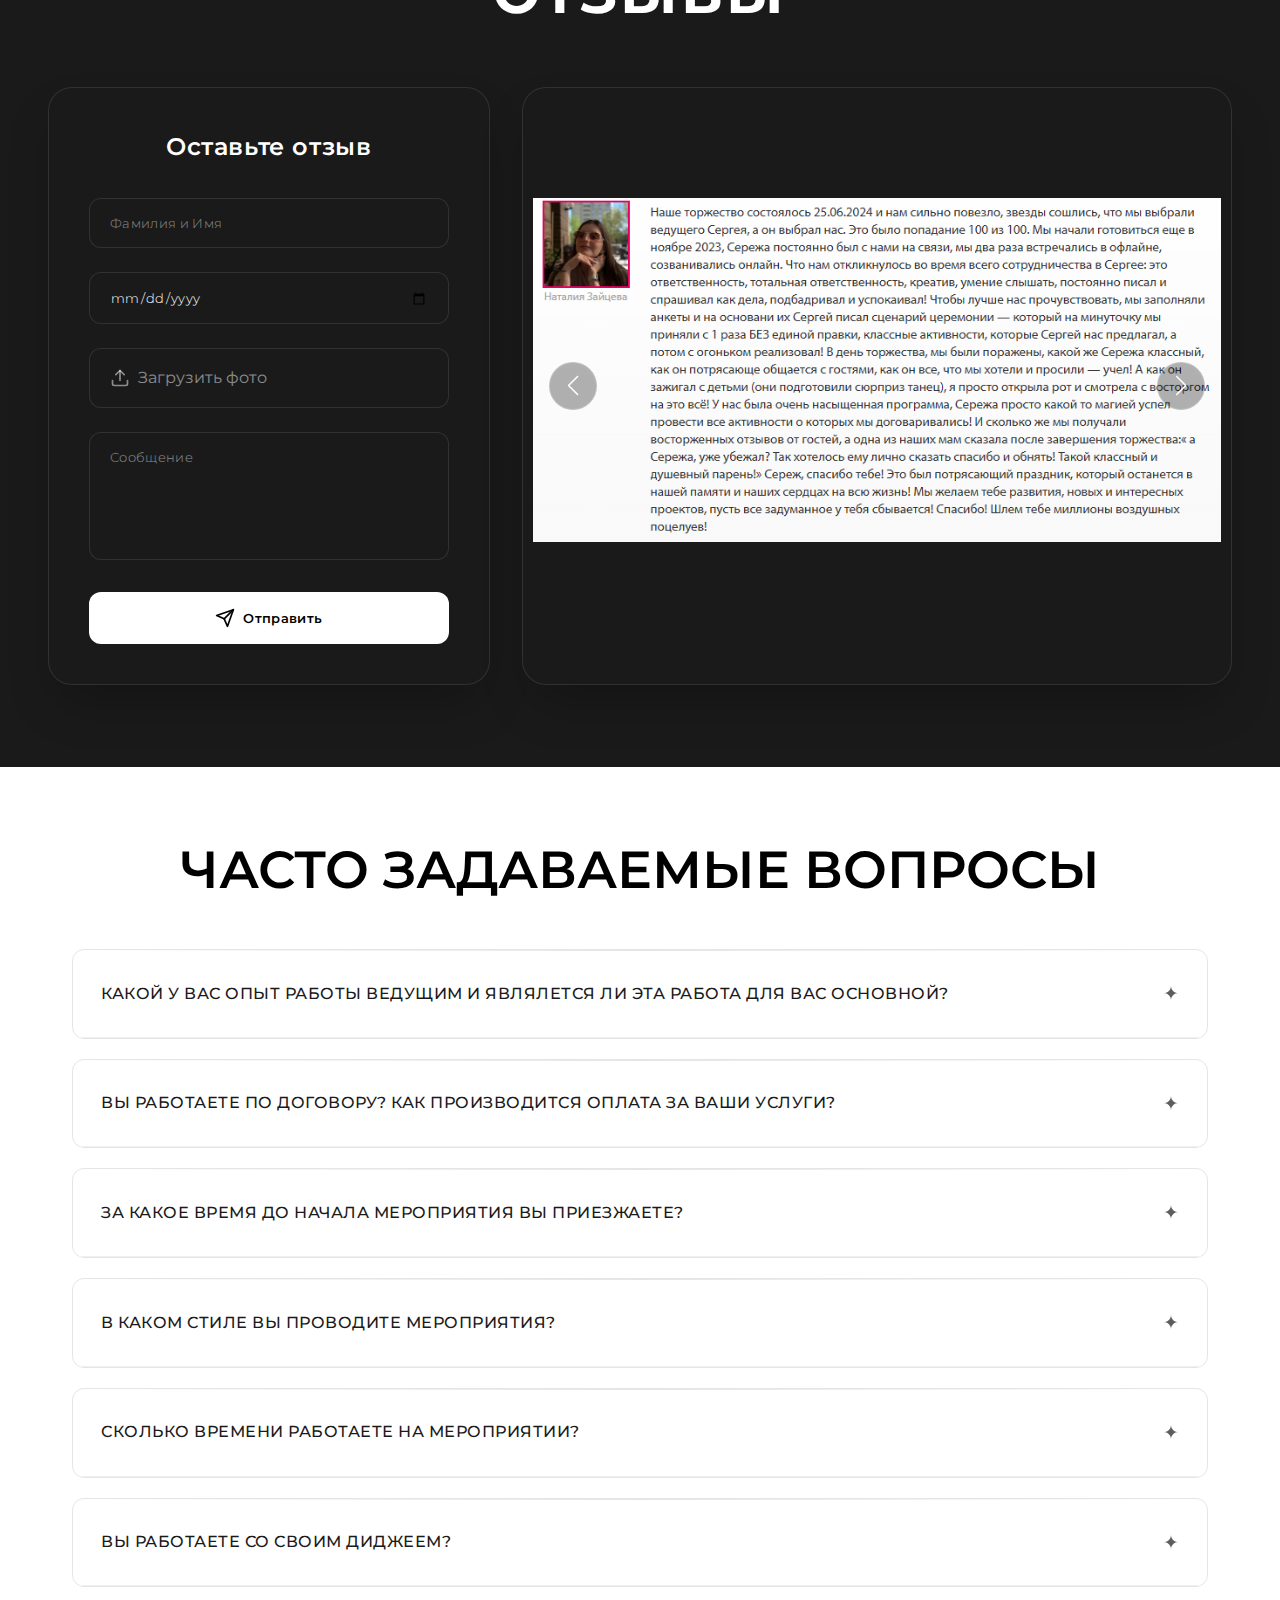
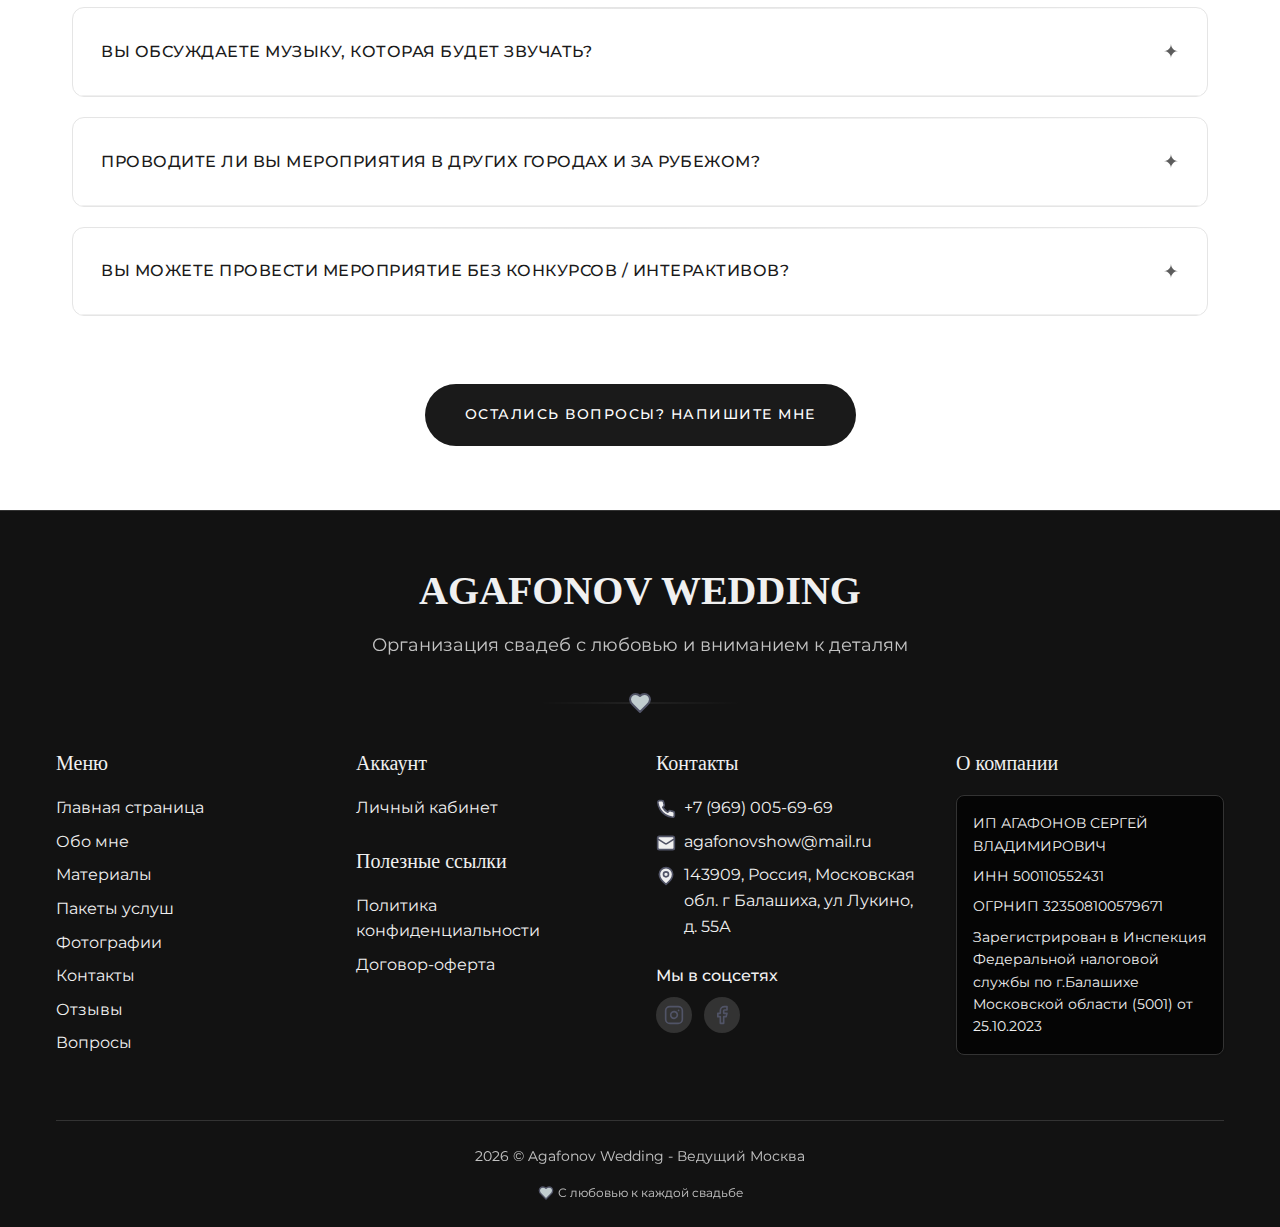
==== commit 7a959b80: "normalize all links" ====
--- a/index.html
+++ b/index.html
@@ -8,11 +8,8 @@
 
   <link rel="preconnect" href="https://fonts.googleapis.com">
   <link rel="preconnect" href="https://fonts.gstatic.com" crossorigin>
-  <link
-    href="https://fonts.googleapis.com/css2?family=Bebas+Neue&family=GFS+Didot&family=Great+Vibes&family=Montserrat:ital,wght@0,100..900;1,100..900&family=Playfair+Display:ital,wght@0,400..900;1,400..900&family=Rethink+Sans:ital,wght@0,400..800;1,400..800&family=Roboto+Condensed:ital,wght@0,100..900;1,100..900&display=swap"
-    rel="stylesheet">
-  <link href="https://fonts.googleapis.com/css2?family=Great+Vibes&family=Montserrat:wght@300;400;500&display=swap"
-    rel="stylesheet">
+  <link href="https://fonts.googleapis.com/css2?family=Bebas+Neue&family=GFS+Didot&family=Great+Vibes&family=Montserrat:ital,wght@0,100..900;1,100..900&family=Playfair+Display:ital,wght@0,400..900;1,400..900&family=Rethink+Sans:ital,wght@0,400..800;1,400..800&family=Roboto+Condensed:ital,wght@0,100..900;1,100..900&display=swap" rel="stylesheet">
+  <link href="https://fonts.googleapis.com/css2?family=Great+Vibes&family=Montserrat:wght@300;400;500&display=swap" rel="stylesheet">
 
   <link rel="stylesheet" href="https://cdn.jsdelivr.net/npm/swiper@11/swiper-bundle.min.css">
 
@@ -41,20 +38,20 @@
       <a href="tel:+79690056969" class="phone">
         Звоните <span>+7 (969) 005-69-69</span>
       </a>
-      <a class="whatsapp" href="/">Позвонить <img src="assets/images/whatsapp-white.png"></a>
+      <a class="whatsapp" href="tel:+79690056969">Позвонить <img src="assets/images/whatsapp-white.png"></a>
     </div>
     <div class="header-bottom">
       <div class="header-wrap">
-        <img class="logo" src="assets/images/logo-white.png" alt="Логотип">
+        <a href="/"><img class="logo" src="assets/images/logo-white.png" alt="Логотип"></a>
         <nav class="desktop-nav">
           <ul>
-            <li><a href="#">ОБО МНЕ</a></li>
-            <li><a href="#">ФОТОГРАФИИ</a></li>
-            <li><a href="#">ПАКЕТЫ УСЛУГ</a></li>
-            <li><a href="#">МАТЕРИАЛЫ</a></li>
-            <li><a href="#">ЦЕНЫ</a></li>
-            <li><a href="#">ОТЗЫВЫ</a></li>
-            <li><a href="#">КОНТАКТЫ</a></li>
+            <li><a href="#features">ОБО МНЕ</a></li>
+            <li><a href="#concept">МАТЕРИАЛЫ</a></li>
+            <li><a href="#packages">ПАКЕТЫ УСЛУГ</a></li>
+            <li><a href="#gallery">ФОТОГРАФИИ</a></li>
+            <li><a href="#contacts">КОНТАКТЫ</a></li>
+            <li><a href="#feedbacks">ОТЗЫВЫ</a></li>
+            <li><a href="#faq">ВОПРОСЫ</a></li>
           </ul>
         </nav>
         <button class="burger">
@@ -92,7 +89,7 @@
         </div>
         <img src="assets/images/kak.jpg" class="pulse-image">
       </div>
-      <a href="#contact" class="cta-button">Узнать, свободна ли дата</a>
+      <a href="#contacts" class="cta-button">Узнать, свободна ли дата</a>
     </div>
   </section>
 
@@ -106,7 +103,7 @@
     </div>
   </div>
 
-  <section class="my-features">
+  <section id="features" class="my-features">
     <div class="container">
       <h2>Мои фишки</h2>
       <div class="features-wrap">
@@ -205,7 +202,7 @@
     </div>
   </section>
 
-  <section class="wp-concept-section">
+  <section id="concept" class="wp-concept-section">
     <div class="wp-concept-header">
       <h1 class="wp-concept-title">Индивидуальная концепция мероприятия</h1>
       <p class="wp-concept-subtitle">Сделает ваше событие незабываемым</p>
@@ -242,7 +239,7 @@
     </div>
   </section>
 
-  <section class="wedding-packages">
+  <section id="packages" class="wedding-packages">
     <h2 class="wedding-packages__title">Пакеты</h2>
 
     <div class="wedding-packages__grid">
@@ -355,7 +352,7 @@
           <div class="wedding-package-card__footer">
             <p class="wedding-package-card__note">* Стоимость зависит от даты мероприятия, места проведения, количества
               гостей.</p>
-            <button class="wedding-package-card__button">РАССЧИТАТЬ СТОИМОСТЬ МЕРОПРИЯТИЯ</button>
+            <a href="#contacts" class="wedding-package-card__button">РАССЧИТАТЬ СТОИМОСТЬ МЕРОПРИЯТИЯ</a>
           </div>
         </div>
       </div>
@@ -485,7 +482,7 @@
           <div class="wedding-package-card__footer">
             <p class="wedding-package-card__note">* Стоимость зависит от даты мероприятия, места проведения, количества
               гостей.</p>
-            <button class="wedding-package-card__button">РАССЧИТАТЬ СТОИМОСТЬ МЕРОПРИЯТИЯ</button>
+              <a href="#contacts" class="wedding-package-card__button">РАССЧИТАТЬ СТОИМОСТЬ МЕРОПРИЯТИЯ</a>
           </div>
         </div>
       </div>
@@ -623,14 +620,14 @@
           <div class="wedding-package-card__footer">
             <p class="wedding-package-card__note">* Стоимость зависит от даты мероприятия, места проведения, количества
               гостей.</p>
-            <button class="wedding-package-card__button">РАССЧИТАТЬ СТОИМОСТЬ МЕРОПРИЯТИЯ</button>
+              <a href="#contacts" class="wedding-package-card__button">РАССЧИТАТЬ СТОИМОСТЬ МЕРОПРИЯТИЯ</a>
           </div>
         </div>
       </div>
     </div>
   </section>
 
-  <section class="gallery-section">
+  <section id="gallery" class="gallery-section">
     <div class="carousel-container">
       <h2>Фотогалерея</h2>
       <div class="swiper">
@@ -727,7 +724,7 @@
     </div>
   </section>
 
-  <section class="wed-contact-wrapper">
+  <section id="contacts" class="wed-contact-wrapper">
     <div class="wed-paper-card">
       <div class="wed-paper-fold"></div>
 
@@ -844,7 +841,7 @@
     </div>
   </section>
 
-  <section class="feedback__section">
+  <section id="feedbacks" class="feedback__section">
     <div class="feedback__wrapper">
       <h2 class="feedback__main-title">ОТЗЫВЫ</h2>
       <div class="feedback__container">
@@ -955,16 +952,14 @@
     </div>
   </section>
 
-  <section class="faq-section">
+  <section id="faq" class="faq-section">
     <h2>Часто задаваемые вопросы</h2>
-    <div class="faq-container">
+    <div class="faq-wrapper">
       <div class="faq-item">
         <div class="faq-question">КАКОЙ У ВАС ОПЫТ РАБОТЫ ВЕДУЩИМ И ЯВЛЯЛЕТСЯ ЛИ ЭТА РАБОТА ДЛЯ ВАС ОСНОВНОЙ?</div>
         <div class="faq-answer">
           <div class="faq-answer-inner">
-            <p>Да, пожалуй, я один из самых опытных современных ведущих. С 2010 года занимаюсь только организацией и
-              проведением мероприятий. Это моя основная, единственная и любимая работа, к которой я отношусь очень
-              ответственно и серьёзно.</p>
+            <p>Да, пожалуй, я один из самых опытных современных ведущих. С 2010 года занимаюсь только организацией и проведением мероприятий. Это моя основная, единственная и любимая работа, к которой я отношусь очень ответственно и серьёзно.</p>
           </div>
         </div>
       </div>
@@ -972,12 +967,8 @@
         <div class="faq-question">ВЫ РАБОТАЕТЕ ПО ДОГОВОРУ? КАК ПРОИЗВОДИТСЯ ОПЛАТА ЗА ВАШИ УСЛУГИ?</div>
         <div class="faq-answer">
           <div class="faq-answer-inner">
-            <p>Да, я работаю по официальному договору. Я индивидуальный предприниматель, и всегда есть возможность
-              провести оплату по данному режиму. Для удобства клиентов я готов к расчетам по системе САМОЗАНЯТОСТЬ или
-              по договору между физическими лицами – выбор всегда за клиентом. Но на все денежные средства, взятые с
-              клиента, я выдаю квитанцию (бланк строгой отчётности).</p>
-            <p>Кстати, если какой-то пункт договора Вас не устраивает, то я всегда готов его с Вами обсудить и по
-              возможности исправить.</p>
+            <p>Да, я работаю по официальному договору. Я индивидуальный предприниматель, и всегда есть возможность провести оплату по данному режиму. Для удобства клиентов я готов к расчетам по системе САМОЗАНЯТОСТЬ или по договору между физическими лицами – выбор всегда за клиентом. Но на все денежные средства, взятые с клиента, я выдаю квитанцию (бланк строгой отчётности).</p>
+            <p>Кстати, если какой-то пункт договора Вас не устраивает, то я всегда готов его с Вами обсудить и по возможности исправить.</p>
           </div>
         </div>
       </div>
@@ -985,11 +976,8 @@
         <div class="faq-question">ЗА КАКОЕ ВРЕМЯ ДО НАЧАЛА МЕРОПРИЯТИЯ ВЫ ПРИЕЗЖАЕТЕ?</div>
         <div class="faq-answer">
           <div class="faq-answer-inner">
-            <p>Я всегда приезжаю на площадку за 2 часа до начала мероприятия. Исключением являются мероприятия, на
-              которых нужен сложный технический монтаж оборудования или мероприятия, проходящие не в Москве и Московской
-              области.</p>
-            <p>Если мероприятие в другом городе России или за рубежом, то этот вопрос мы обсудим с Вами индивидуально.
-            </p>
+            <p>Я всегда приезжаю на площадку за 2 часа до начала мероприятия. Исключением являются мероприятия, на которых нужен сложный технический монтаж оборудования или мероприятия, проходящие не в Москве и Московской области.</p>
+            <p>Если мероприятие в другом городе России или за рубежом, то этот вопрос мы обсудим с Вами индивидуально.</p>
           </div>
         </div>
       </div>
@@ -997,14 +985,9 @@
         <div class="faq-question">В КАКОМ СТИЛЕ ВЫ ПРОВОДИТЕ МЕРОПРИЯТИЯ?</div>
         <div class="faq-answer">
           <div class="faq-answer-inner">
-            <p>Я бы назвал стиль проведения интеллигентным, современным, тактичным и, конечно же, весёлым. Мероприятие
-              должно получиться комфортным и интересным для каждого, кто будет присутствовать.</p>
-            <p>Я за юмор и за то, чтобы торжество не превратилось в унылые посиделки. А концепция может быть абсолютно
-              любой! Кстати, в моём репертуаре более 500 активностей (интерактивов, флешмобов, челленджей, розыгрышей,
-              видео-фишек, викторин и т.д.), которые использую в своих программах. Я не переодеваю гостей в какие-то
-              костюмы и не устраиваю всякие денежные, алкогольные конкурсы и прочие развлечения.</p>
-            <p>Сейчас индустрия сделала большой шаг вперёд и делать что-то подобное – это уже моветон. Также активно
-              использую различные гаджеты и современные технологии, что положительно оценивается гостями.</p>
+            <p>Я бы назвал стиль проведения интеллигентным, современным, тактичным и, конечно же, весёлым. Мероприятие должно получиться комфортным и интересным для каждого, кто будет присутствовать.</p>
+            <p>Я за юмор и за то, чтобы торжество не превратилось в унылые посиделки. А концепция может быть абсолютно любой! Кстати, в моём репертуаре более 500 активностей (интерактивов, флешмобов, челленджей, розыгрышей, видео-фишек, викторин и т.д.), которые использую в своих программах. Я не переодеваю гостей в какие-то костюмы и не устраиваю всякие денежные, алкогольные конкурсы и прочие развлечения.</p>
+            <p>Сейчас индустрия сделала большой шаг вперёд и делать что-то подобное – это уже моветон. Также активно использую различные гаджеты и современные технологии, что положительно оценивается гостями.</p>
           </div>
         </div>
       </div>
@@ -1012,11 +995,9 @@
         <div class="faq-question">СКОЛЬКО ВРЕМЕНИ РАБОТАЕТЕ НА МЕРОПРИЯТИИ?</div>
         <div class="faq-answer">
           <div class="faq-answer-inner">
-            <p>Классическое время работы на свадьбе – 7 часов. 1 час welcome зона (сбор гостей) и 6 часов банкет. Всегда
-              рекомендую организовывать welcome зону.</p>
+            <p>Классическое время работы на свадьбе – 7 часов. 1 час welcome зона (сбор гостей) и 6 часов банкет. Всегда рекомендую организовывать welcome зону.</p>
             <p>Если у вас планируется церемония, то время работы составит 8 часов.</p>
-            <p>Если Вас не устраивает данное время, то мы всегда можем договориться. К тому же услуги ведущего и диджея
-              всегда можно продлить на самом мероприятии, но за дополнительную плату.</p>
+            <p>Если Вас не устраивает данное время, то мы всегда можем договориться. К тому же услуги ведущего и диджея всегда можно продлить на самом мероприятии, но за дополнительную плату.</p>
           </div>
         </div>
       </div>
@@ -1025,19 +1006,10 @@
         <div class="faq-answer">
           <div class="faq-answer-inner">
             <p>Да, чаще всего я работаю со своей командой ди-джеев.</p>
-            <p>Вы не поверите, но мы сотрудничаем с 2015 года и понимаем друг друга с полуслова, вернее с полувзгляда,
-              да что уж там, с полумысли. Я всегда гарантирую безупречную работу своей команды.</p>
-            <p>Диджей – это не просто человек, включающий разные песни во время дискотеки, диджей – это артист и
-              творческая единица, от работы которого очень многое зависит. Мой диджей всегда красиво и опрятно выглядит
-              и, что очень важно, заряжает позитивной энергетикой абсолютно всех, кто присутствует на мероприятии! Он на
-              протяжении всего праздника работает стоя и сводит треки на DJ-контроллере, делает это очень качественно и
-              драйвово.</p>
-            <p>Диджей прекрасно чувствует настроение публики и очень клиентоориентирован, что немаловажно для данной
-              специфики деятельности.</p>
-            <p>Он озвучивает весь вечер: вовремя и грамотно ставит подложки и отбивки, озвучивает конкурсы и
-              интерактивы, вся фоновая музыка тоже создается именно им, а также полностью поддерживает формат
-              мероприятия. Я бы называл его не диджеем, а музыкальным ведущим вечера. Люблю работать со своими
-              ди-джеями, потому что они полностью отвечают всем моим требованиям и обожают свою работу!</p>
+            <p>Вы не поверите, но мы сотрудничаем с 2015 года и понимаем друг друга с полуслова, вернее с полувзгляда, да что уж там, с полумысли. Я всегда гарантирую безупречную работу своей команды.</p>
+            <p>Диджей – это не просто человек, включающий разные песни во время дискотеки, диджей – это артист и творческая единица, от работы которого очень многое зависит. Мой диджей всегда красиво и опрятно выглядит и, что очень важно, заряжает позитивной энергетикой абсолютно всех, кто присутствует на мероприятии! Он на протяжении всего праздника работает стоя и сводит треки на DJ-контроллере, делает это очень качественно и драйвово.</p>
+            <p>Диджей прекрасно чувствует настроение публики и очень клиентоориентирован, что немаловажно для данной специфики деятельности.</p>
+            <p>Он озвучивает весь вечер: вовремя и грамотно ставит подложки и отбивки, озвучивает конкурсы и интерактивы, вся фоновая музыка тоже создается именно им, а также полностью поддерживает формат мероприятия. Я бы называл его не диджеем, а музыкальным ведущим вечера. Люблю работать со своими ди-джеями, потому что они полностью отвечают всем моим требованиям и обожают свою работу!</p>
           </div>
         </div>
       </div>
@@ -1046,11 +1018,8 @@
         <div class="faq-answer">
           <div class="faq-answer-inner">
             <p>Да, мы составляем не только индивидуальный сценарий для каждого мероприятия, а также и плей-лист.</p>
-            <p>Вы можете просто написать Ваши музыкальные пожелания для дискотеки: что должно прозвучать обязательно и
-              чего точно не должно быть. Или же Вы можете составить полностью плей-лист на всё мероприятие.</p>
-            <p>Если у Вас нет времени для составления плей-листа или не хочется этим заниматься, то уверяю, что у вас
-              будет отличная музыка. Опыт работы и огромная музыкальная база позволяют это делать даже для самой
-              искушенной публики.</p>
+            <p>Вы можете просто написать Ваши музыкальные пожелания для дискотеки: что должно прозвучать обязательно и чего точно не должно быть. Или же Вы можете составить полностью плей-лист на всё мероприятие.</p>
+            <p>Если у Вас нет времени для составления плей-листа или не хочется этим заниматься, то уверяю, что у вас будет отличная музыка. Опыт работы и огромная музыкальная база позволяют это делать даже для самой искушенной публики.</p>
           </div>
         </div>
       </div>
@@ -1059,8 +1028,7 @@
         <div class="faq-answer">
           <div class="faq-answer-inner">
             <p>Да, я работаю в Москве и других уголках России и Мира!</p>
-            <p>Если мероприятие проходит в другом городе или за рубежом и подразумевает перелёт, то дополнительно к
-              гонорару заказчиком оплачивается трансфер, питание и проживание. Это все указано в моем райдере.</p>
+            <p>Если мероприятие проходит в другом городе или за рубежом и подразумевает перелёт, то дополнительно к гонорару заказчиком оплачивается трансфер, питание и проживание. Это все указано в моем райдере.</p>
           </div>
         </div>
       </div>
@@ -1068,13 +1036,11 @@
         <div class="faq-question">ВЫ МОЖЕТЕ ПРОВЕСТИ МЕРОПРИЯТИЕ БЕЗ КОНКУРСОВ / ИНТЕРАКТИВОВ?</div>
         <div class="faq-answer">
           <div class="faq-answer-inner">
-            <p>Да, я умею проводить мероприятия без конкурсов и интерактивов. Если честно, то это не самая простая
-              задача для ведущего, но мой опыт и знания позволяют это успешно делать. В последнее время таких проектов
-              становится всё больше. Мероприятия получаются современными и интересными с особым наполнением.</p>
-          </div>
-        </div>
-      </div>
-      <a href="#contact" class="faq-button">ОСТАЛИСЬ ВОПРОСЫ? НАПИШИТЕ МНЕ</a>
+            <p>Да, я умею проводить мероприятия без конкурсов и интерактивов. Если честно, то это не самая простая задача для ведущего, но мой опыт и знания позволяют это успешно делать. В последнее время таких проектов становится всё больше. Мероприятия получаются современными и интересными с особым наполнением.</p>
+          </div>
+        </div>
+      </div>
+      <a href="#contacts" class="faq-button">ОСТАЛИСЬ ВОПРОСЫ? НАПИШИТЕ МНЕ</a>
     </div>
   </section>
 
@@ -1106,12 +1072,13 @@
           <h3>Меню</h3>
           <ul>
             <li><a href="/">Главная страница</a></li>
-            <li><a href="/about">О нас</a></li>
-            <li><a href="/services">Наши услуги</a></li>
-            <li><a href="/prices">Цены на услуги</a></li>
-            <li><a href="/reviews">Отзывы клиентов</a></li>
-            <li><a href="/account">Личный кабинет</a></li>
-            <li><a href="/feedback">Обратная связь</a></li>
+            <li><a href="#features">Обо мне</a></li>
+            <li><a href="#concept">Материалы</a></li>
+            <li><a href="#packages">Пакеты услуш</a></li>
+            <li><a href="#gallery">Фотографии</a></li>
+            <li><a href="#contacts">Контакты</a></li>
+            <li><a href="#feedbacks">Отзывы</a></li>
+            <li><a href="#faq">Вопросы</a></li>
           </ul>
         </div>
 
@@ -1119,14 +1086,11 @@
         <div class="footer-column">
           <h3>Аккаунт</h3>
           <ul class="account-links">
-            <li><a href="/login">Войти</a></li>
-            <li><a href="/register">Регистрация</a></li>
+            <li><a href="/lk.html">Личный кабинет</a></li>
           </ul>
 
           <h3>Полезные ссылки</h3>
           <ul>
-            <li><a href="/payment">Как оплатить?</a></li>
-            <li><a href="/delivery">Доставка</a></li>
             <li><a href="/privacy">Политика конфиденциальности</a></li>
             <li><a href="/terms">Договор-оферта</a></li>
           </ul>
--- a/css/packages.css
+++ b/css/packages.css
@@ -10,7 +10,7 @@
 
 .wedding-packages {
     max-width: 1280px;
-    margin: 0 auto;
+    margin: 20px auto;
 }
 
 .wedding-packages__title {
@@ -165,11 +165,15 @@
 }
 
 .wedding-package-card__button {
+    display: inline-block;
     width: 100%;
     background: var(--primary-color);
     color: var(--white);
     border: none;
+    text-decoration: none;
     padding: 0.75rem;
+    font-size: 12px;
+    text-align: center;
     border-radius: 0.5rem;
     font-weight: 500;
     cursor: pointer;
@@ -178,6 +182,7 @@
     position: relative;
     overflow: hidden;
 }
+
 
 .wedding-package-card__button:hover {
     background: #1a1a1a;
--- a/css/faq.css
+++ b/css/faq.css
@@ -1,148 +1,189 @@
-/* Общие стили */
-.faq-section h2 {
-    font-size: calc(24px + 1.2vw);
-    text-align: center;
-    margin: 50px auto 20px;
-    color: #515467;
-    position: relative;
-    padding-bottom: 10px;
+/* FAQ Section Styles */
+.faq-section {
+    font-family: 'Montserrat', sans-serif;
+    line-height: 1.5;
+    font-weight: 400;
+    font-synthesis: none;
+    text-rendering: optimizeLegibility;
+    -webkit-font-smoothing: antialiased;
+    -moz-osx-font-smoothing: grayscale;
+    max-width: 1200px;
+    margin: 0 auto;
+    padding: 4rem 2rem;
+    background-color: #ffffff;
+    color: #1a1a1a;
 }
 
+
 .faq-section h2::after {
-    content: "";
-    width: 100px;
-    height: 2px;
-    background: #b4bdc4;
-    display: block;
-    margin: 0 auto;
+    content: '';
+    position: absolute;
+    bottom: -15px;
+    left: 50%;
+    transform: translateX(-50%);
+    width: 120px;
+    height: 1px;
+    background-color: #1a1a1a;
 }
 
-.faq-container {
-    max-width: 1200px;
-    width: 100%;
-    margin: 20px auto;
-    border: 1px solid #b4bdc4;
-    border-radius: 12px;
-    box-shadow: 0 6px 15px rgba(0, 0, 0, 0.1);
-    overflow: hidden;
+.faq-wrapper {
+    display: flex;
+    flex-direction: column;
+    gap: 1.25rem;
 }
 
 .faq-item {
-    border-bottom: 1px solid #b4bdc4;
+    border: 1px solid #e5e5e5;
+    border-radius: 12px;
+    overflow: hidden;
+    transition: all 0.4s ease;
+    background-color: #ffffff;
+    position: relative;
 }
 
-.faq-item:last-child {
-    border-bottom: none;
+.faq-item::before {
+    content: '';
+    position: absolute;
+    top: 0;
+    left: 0;
+    right: 0;
+    height: 1px;
+    background: linear-gradient(to right, transparent, rgba(0, 0, 0, 0.1), transparent);
+}
+
+.faq-item:hover {
+    box-shadow: 0 6px 20px rgba(0, 0, 0, 0.08);
+    transform: translateY(-2px);
 }
 
 .faq-question {
-    background: linear-gradient(135deg, #c1cdcf, #b4bdc4);
-    padding: 18px 25px;
+    padding: 1.75rem;
     cursor: pointer;
-    font-weight: bold;
     position: relative;
-    transition: background 0.4s ease, transform 0.3s ease;
-    color: #515467;
-    font-size: calc(16px + 0.5vw);
-    word-wrap: break-word;
+    font-weight: 500;
+    transition: all 0.3s ease;
+    display: flex;
+    align-items: center;
+    justify-content: space-between;
+    letter-spacing: 0.5px;
+    line-height: 1.6;
 }
 
 .faq-question::after {
-    content: '+';
-    position: absolute;
-    right: 25px;
-    font-size: calc(20px + 0.3vw);
+    content: '✦';
+    font-size: 1.2rem;
+    margin-left: 1rem;
     transition: transform 0.4s ease;
+    opacity: 0.7;
 }
 
 .faq-item.active .faq-question::after {
-    transform: rotate(45deg);
+    transform: rotate(180deg);
 }
 
 .faq-answer {
     max-height: 0;
-    opacity: 0;
     overflow: hidden;
-    transition: max-height 0.6s ease, opacity 0.6s ease;
-}
-
-.faq-item.active .faq-answer {
-    opacity: 1;
-    max-height: 500px;
+    transition: max-height 0.5s ease;
+    background-color: #fafafa;
+    border-top: 1px solid #f0f0f0;
 }
 
 .faq-answer-inner {
-    padding: 18px 25px;
-    font-size: calc(14px + 0.3vw);
-    word-wrap: break-word;
+    padding: 0 1.75rem 1.75rem;
 }
 
-.faq-answer-inner p {
-    margin: 0 0 12px;
-    line-height: 1.7;
-    color: #515467;
-}
-
-.faq-answer-inner p:last-child {
-    margin-bottom: 0;
+.faq-answer p {
+    margin: 0.75rem 0;
+    line-height: 1.8;
+    color: #4a4a4a;
+    font-weight: 300;
+    letter-spacing: 0.3px;
 }
 
 .faq-button {
-    background-color: #c1cdcf;
-    display: block;
-    width: 100%;
+    display: inline-block;
+    margin-top: 3rem;
+    padding: 1.25rem 2.5rem;
+    background-color: #1a1a1a;
+    color: #ffffff;
+    text-decoration: none;
+    border-radius: 50px;
+    transition: all 0.4s ease;
     text-align: center;
-    color: #515467;
-    text-decoration: none;
-    padding: 18px 0;
-    font-size: calc(16px + 0.4vw);
-    font-weight: bold;
-    transition: background 0.4s ease, transform 0.3s ease;
+    font-weight: 500;
+    letter-spacing: 1.5px;
+    align-self: center;
+    text-transform: uppercase;
+    font-size: 0.9rem;
+    position: relative;
+    overflow: hidden;
 }
 
-/* Адаптивность */
+.faq-button::before {
+    content: '';
+    position: absolute;
+    top: 0;
+    left: -100%;
+    width: 100%;
+    height: 100%;
+    background: linear-gradient(120deg, transparent, rgba(255, 255, 255, 0.2), transparent);
+    transition: 0.5s;
+}
+
+.faq-button:hover {
+    background-color: #000000;
+    transform: translateY(-3px);
+    box-shadow: 0 6px 15px rgba(0, 0, 0, 0.2);
+}
+
+.faq-button:hover::before {
+    left: 100%;
+}
+
+/* Responsive Design */
 @media (max-width: 768px) {
-    .faq-container {
-        margin: 10px;
-        border-radius: 8px;
-        padding: 0 10px;
+    .faq-section {
+        padding: 2rem 1rem;
     }
 
-    .faq-question,
-    .faq-answer-inner {
-        padding: 15px 20px;
+    .faq-section h2 {
+        font-size: 1.8rem;
+        margin-bottom: 2.5rem;
     }
 
-    .faq-button {
-        padding: 15px 0;
-        font-size: calc(14px + 0.5vw);
+    .faq-section h2::before {
+        top: -30px;
+        font-size: 1.5rem;
+    }
+
+    .faq-question {
+        padding: 1.25rem;
+        font-size: 0.9rem;
+    }
+
+    .faq-answer-inner {
+        padding: 0 1.25rem 1.25rem;
     }
 }
 
 @media (max-width: 480px) {
     .faq-section h2 {
-        font-size: calc(20px + 1vw);
+        font-size: 1.5rem;
     }
 
-    .faq-container {
-        margin: 5px;
-        border-radius: 6px;
-        padding: 0 8px;
+    .faq-question {
+        padding: 1rem;
+        font-size: 0.85rem;
     }
 
-    .faq-question,
     .faq-answer-inner {
-        padding: 12px 15px;
-        font-size: calc(14px + 0.5vw);
+        padding: 0 1rem 1rem;
     }
 
     .faq-button {
-        padding: 12px 0;
-        font-size: calc(12px + 0.8vw);
-    }
-
-    .faq-question::after {
-        right: 15px;
-        font-size: calc(18px + 0.5vw);
+        padding: 1rem 2rem;
+        font-size: 0.85rem;
+        margin-top: 2rem;
     }
 }--- a/css/footer.css
+++ b/css/footer.css
@@ -1,19 +1,20 @@
 /* Base styles */
 :root {
-    --dark-blue: #515467;
-    --light-cream: #f4f5ef;
-    --light-gray: #b4bdc4;
-    --light-blue: #c1cdcf;
+    --dark-bg: #121212;
+    --light-text: #f0f0f0;
+    --mid-gray: #333333;
+    --lighter-gray: #444444;
     --font-serif: Georgia, 'Times New Roman', serif;
-    --font-sans: 'Arial', sans-sezrif;
+    --font-sans: 'Arial', sans-serif;
 }
 
 footer {
     line-height: 1.6;
-    background-color: var(--light-cream);
-    border-top: 1px solid var(--light-blue);
+    background-color: var(--dark-bg);
+    border-top: 1px solid var(--mid-gray);
     padding-top: 3rem;
     padding-bottom: 1.5rem;
+    color: var(--light-text);
 }
 
 .footer-wrapper {
@@ -30,13 +31,13 @@
 
 .footer-title h2 {
     font-family: var(--font-serif);
-    color: var(--dark-blue);
+    color: var(--light-text);
     font-size: 2.5rem;
     margin-bottom: 0.5rem;
 }
 
 .footer-title p {
-    color: var(--dark-blue);
+    color: var(--light-text);
     opacity: 0.8;
     font-size: 1.1rem;
 }
@@ -68,7 +69,7 @@
     transform: translate(-50%, -50%);
     width: 200px;
     height: 1px;
-    background: linear-gradient(to right, transparent, var(--light-blue), transparent);
+    background: linear-gradient(to right, transparent, var(--mid-gray), transparent);
 }
 
 /* Footer content grid */
@@ -94,7 +95,7 @@
 /* Footer columns */
 .footer-column h3 {
     font-family: var(--font-serif);
-    color: var(--dark-blue);
+    color: var(--light-text);
     font-size: 1.25rem;
     margin-bottom: 1rem;
     font-weight: 500;
@@ -110,13 +111,13 @@
 }
 
 .footer-column ul li a {
-    color: var(--dark-blue);
+    color: var(--light-text);
     text-decoration: none;
     transition: color 0.3s;
 }
 
 .footer-column ul li a:hover {
-    color: var(--light-gray);
+    color: var(--lighter-gray);
 }
 
 /* Contact list */
@@ -130,6 +131,7 @@
     margin-right: 0.5rem;
     margin-top: 0.25rem;
     flex-shrink: 0;
+    fill: var(--light-text);
 }
 
 /* Social media */
@@ -138,7 +140,7 @@
 }
 
 .social-media h4 {
-    color: var(--dark-blue);
+    color: var(--light-text);
     margin-bottom: 0.5rem;
     font-weight: 500;
 }
@@ -154,27 +156,28 @@
     justify-content: center;
     width: 36px;
     height: 36px;
-    background-color: var(--light-blue);
+    background-color: var(--mid-gray);
     border-radius: 50%;
     transition: background-color 0.3s;
 }
 
 .social-icon:hover {
-    background-color: var(--light-gray);
+    background-color: var(--lighter-gray);
 }
 
 /* Company info */
 .company-info {
-    background-color: rgba(255, 255, 255, 0.7);
+    background-color: rgba(0, 0, 0, 0.7);
     padding: 1rem;
     border-radius: 0.5rem;
     box-shadow: 0 1px 3px rgba(0, 0, 0, 0.05);
-    border: 1px solid var(--light-blue);
+    border: 1px solid var(--mid-gray);
 }
 
 .company-info p {
     font-size: 0.875rem;
     margin-bottom: 0.5rem;
+    color: var(--light-text);
 }
 
 .company-info p:last-child {
@@ -184,13 +187,13 @@
 /* Footer bottom */
 .footer-bottom {
     padding-top: 1.5rem;
-    border-top: 1px solid var(--light-blue);
+    border-top: 1px solid var(--mid-gray);
     text-align: center;
 }
 
 .copyright {
     font-size: 0.875rem;
-    color: var(--dark-blue);
+    color: var(--light-text);
     opacity: 0.8;
 }
 
@@ -207,6 +210,6 @@
 
 .tagline p {
     font-size: 0.75rem;
-    color: var(--dark-blue);
+    color: var(--light-text);
     opacity: 0.8;
-}+}
